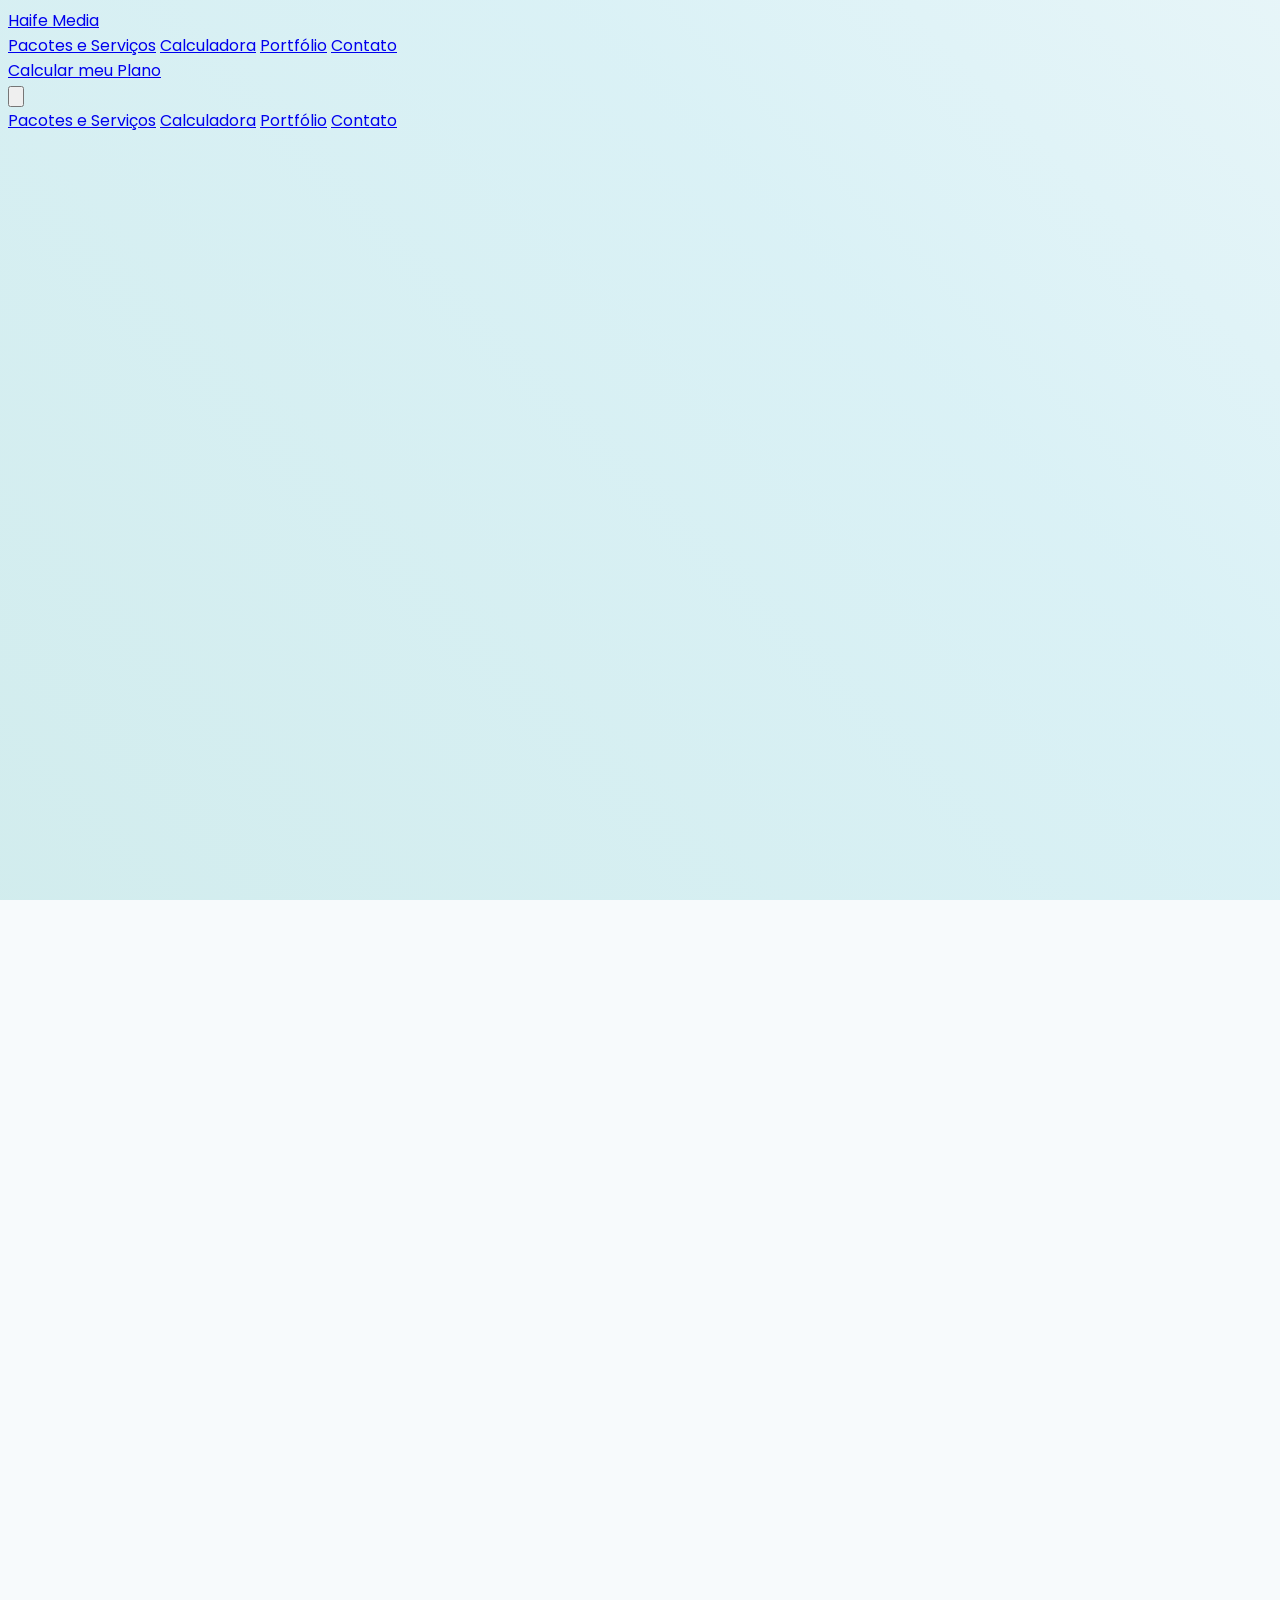
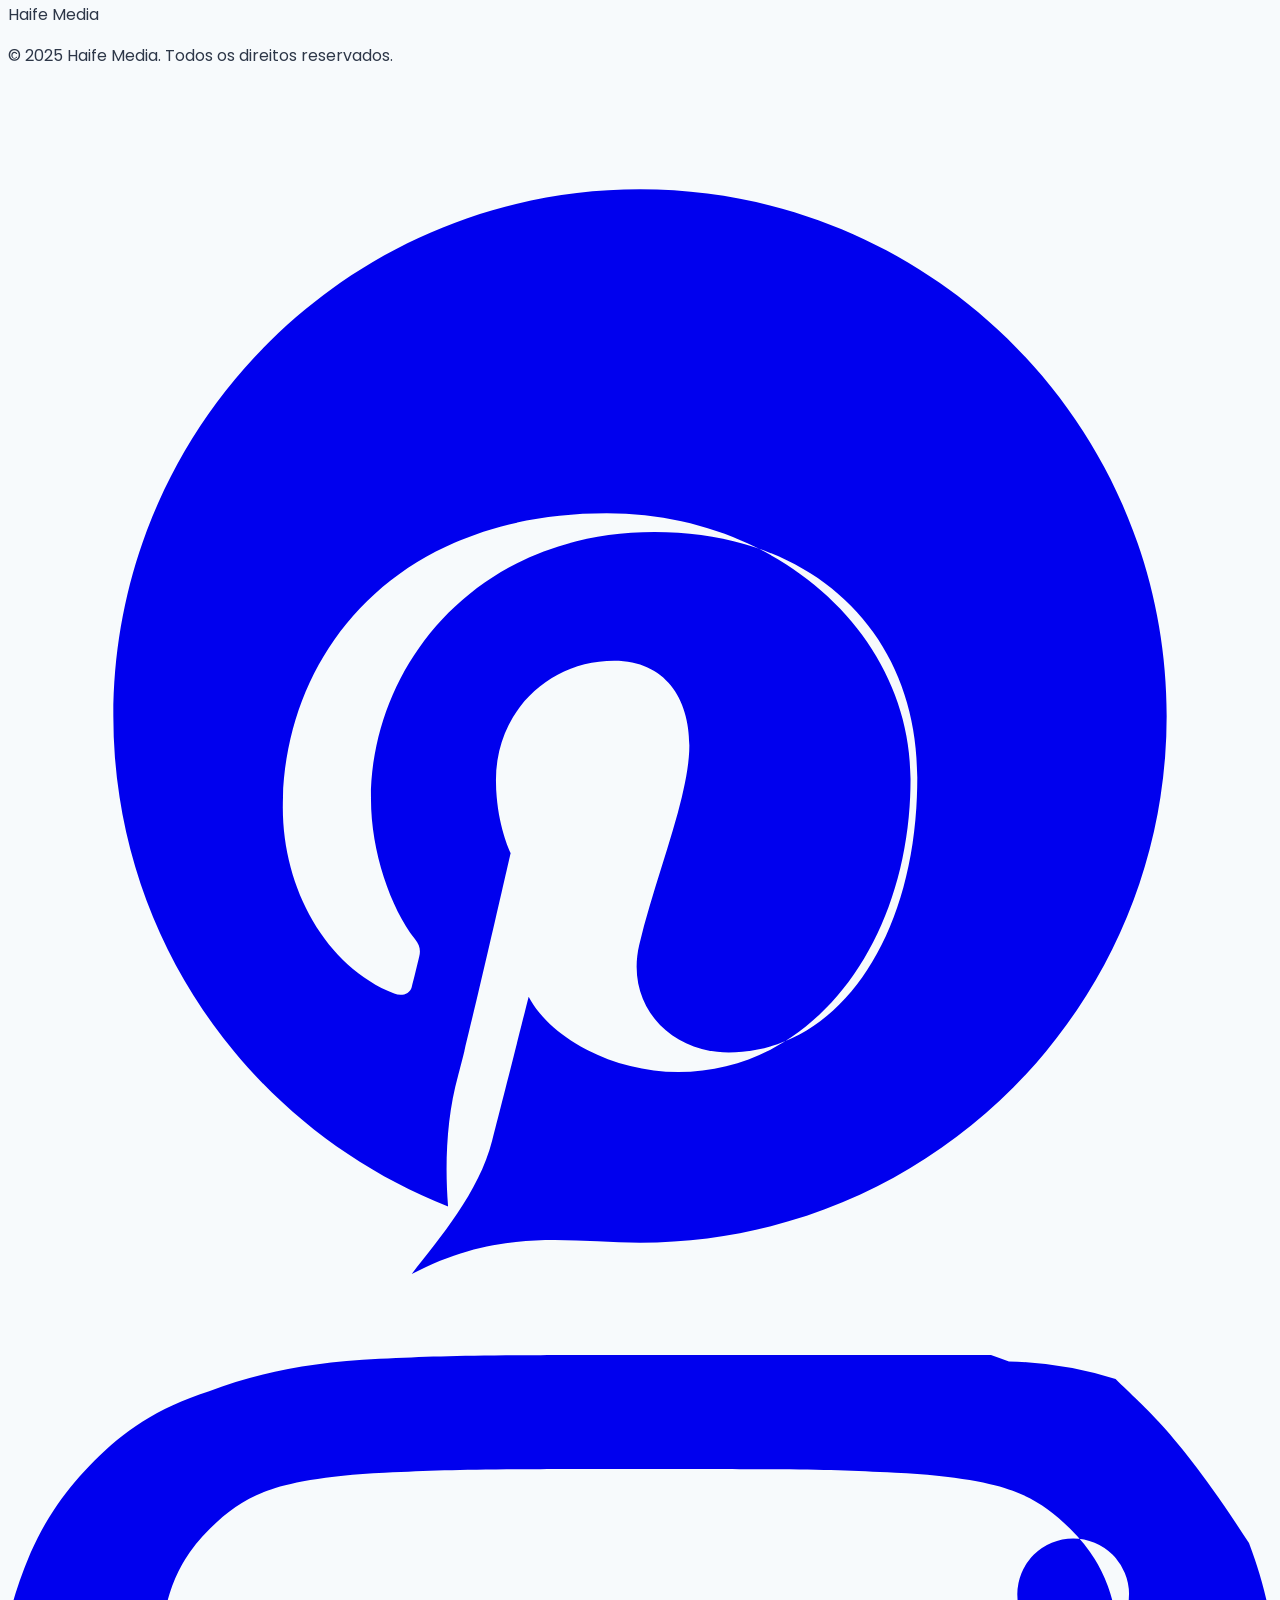
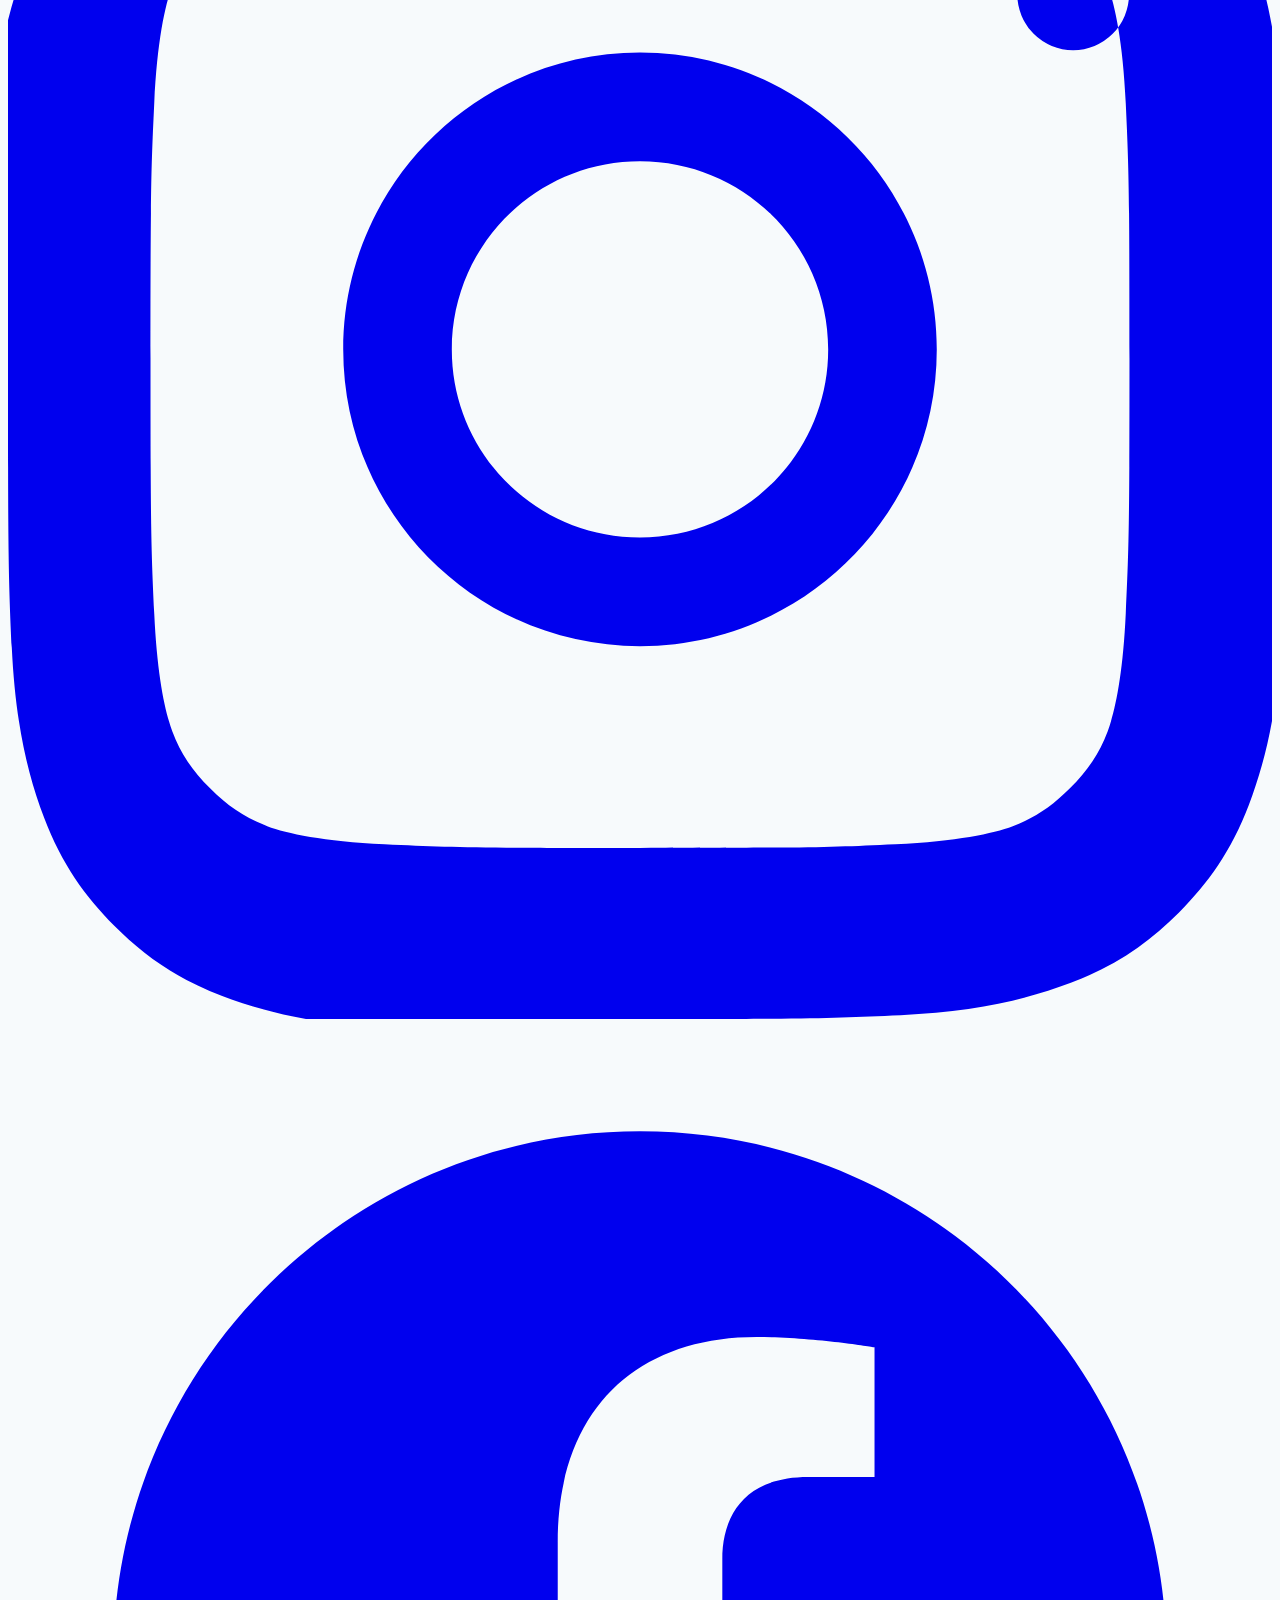
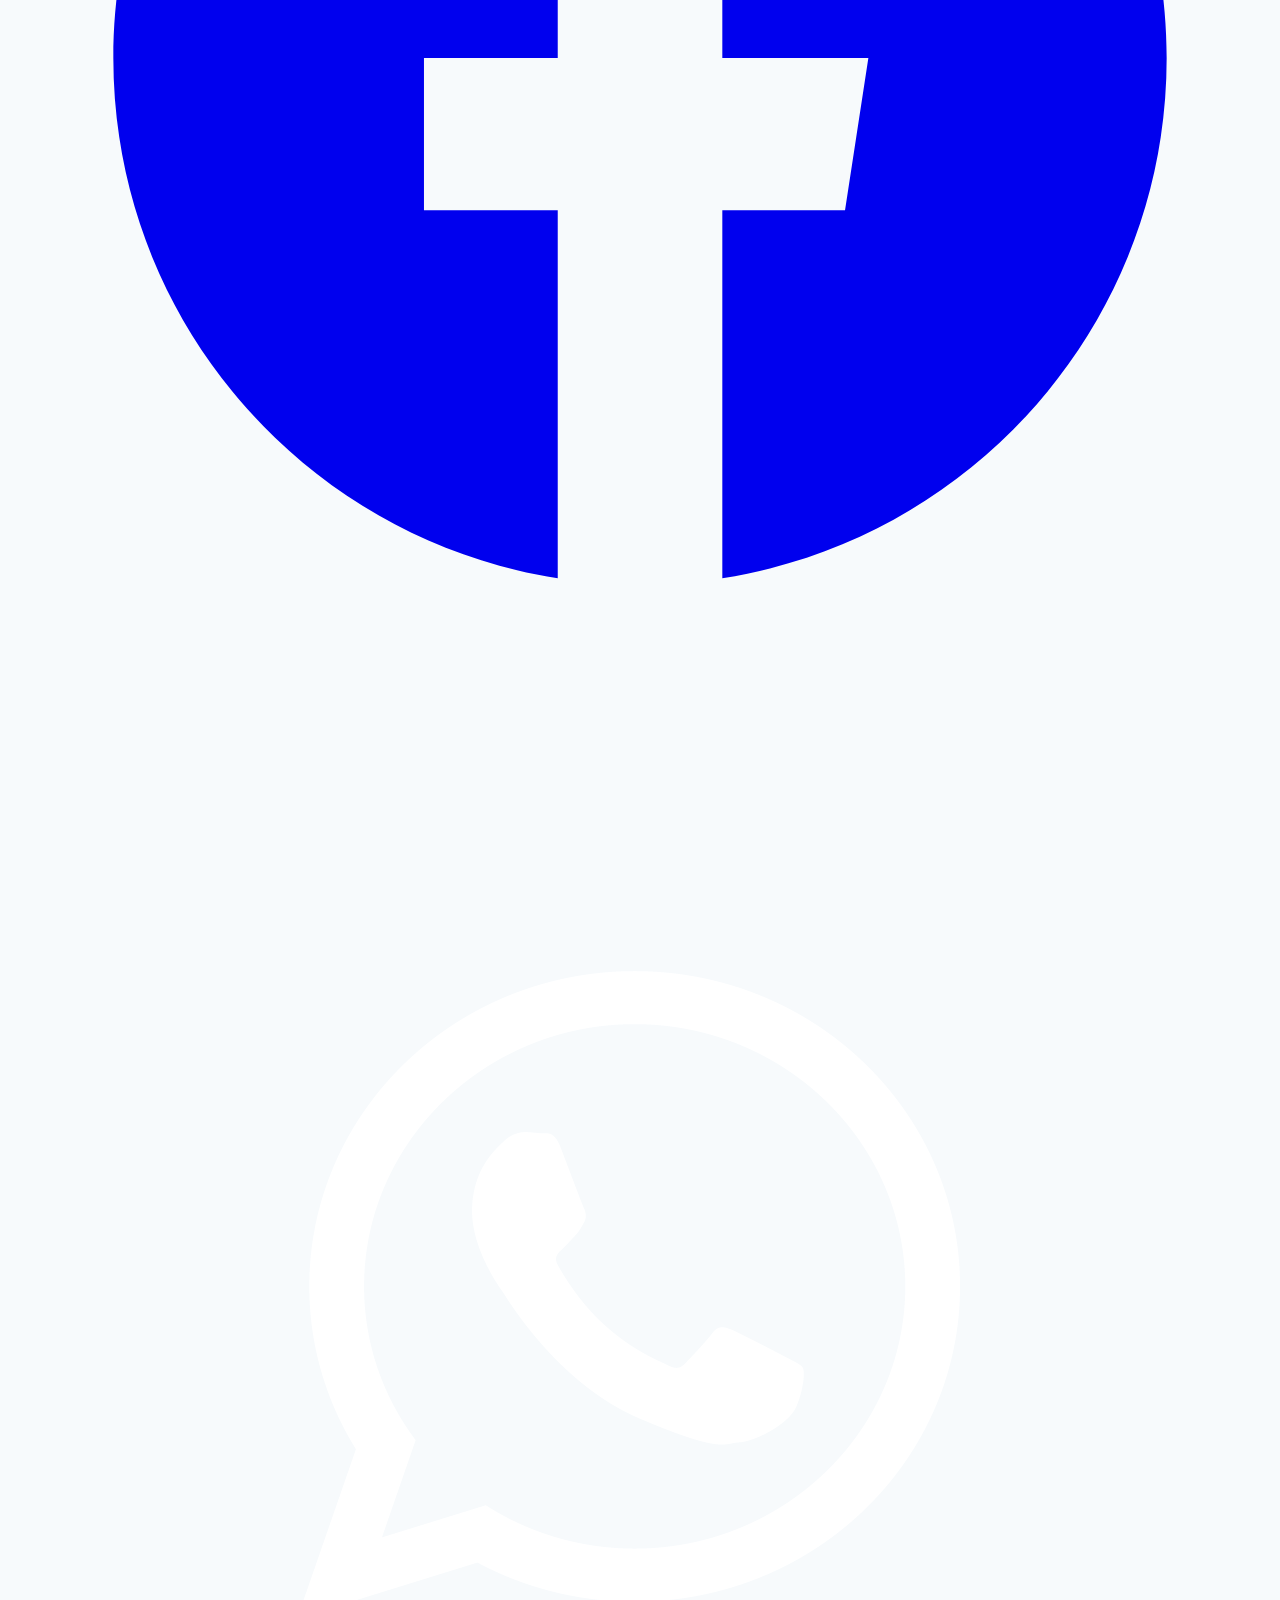
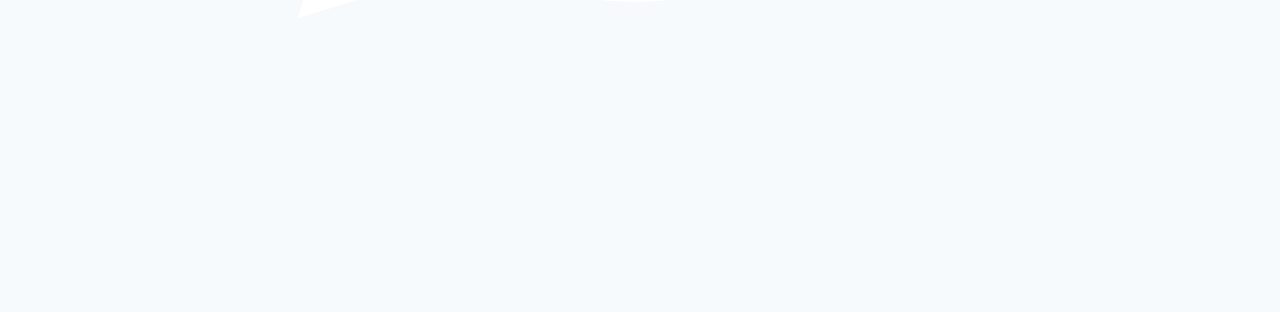
==== index.html @ 5f52d7a5 "Refactor HTML structure and improve code formatting for better readability" ====
<!DOCTYPE html>
<html lang="pt-br">
<head>
    <meta charset="UTF-8"/>
    <meta name="viewport" content="width=device-width, initial-scale=1.0"/>
    <title>Haife Media | Transformamos sua Presença Online</title>

    <meta property="og:title" content="Haife Media | Transformamos sua Presença Online">
    <meta property="og:description" content="Da estratégia criativa à gestão completa do seu Instagram. Ajudamos marcas a se conectarem com seu público e a crescerem de forma autêntica e impactante.">
    <meta property="og:image" content="https://haifemedia.com.br/imagens/og-image.png">
    <meta property="og:url" content="https://haifemedia.com.br">
    <meta property="og:type" content="website">

    <link rel="icon" type="image/png" href="imagens/favicon.png">

    <script async src="https://www.googletagmanager.com/gtag/js?id=G-XXXXXXXXXX"></script>
    <script>
        window.dataLayer = window.dataLayer || [];

        function gtag() {
            dataLayer.push(arguments);
        }

        gtag('js', new Date());
        gtag('config', 'G-XXXXXXXXXX');
    </script>

    <script src="https://cdn.tailwindcss.com"></script>
    <script src="https://unpkg.com/lucide@latest"></script>

    <link rel="preconnect" href="https://fonts.googleapis.com">
    <link rel="preconnect" href="https://fonts.gstatic.com" crossorigin>
    <link href="https://fonts.googleapis.com/css2?family=Poppins:wght@400;500;600;700;800;900&display=swap"
          rel="stylesheet">

    <style>
        :root {
            --primary: #3bb3b2;
            --secondary: #6acee0;
            --dark: #1a202c;
            --light: #f7fafc;
            --text: #2d3748;
        }

        html {
            scroll-behavior: smooth;
        }

        body {
            font-family: 'Poppins', sans-serif;
            background-color: var(--light); /* Mantido como base */
            color: var(--text);
            -webkit-font-smoothing: antialiased;
            -moz-osx-font-smoothing: grayscale;
            position: relative; /* Necessário para o pseudo-elemento */
            overflow-x: hidden; /* Evita barra de rolagem horizontal devido ao fundo */
        }

        /* ANIMAÇÃO DE FUNDO SUTIL */
        body::before {
            content: '';
            position: fixed;
            top: 0;
            left: 0;
            width: 100%;
            height: 100%;
            background: linear-gradient(45deg, var(--light) 0%, var(--primary) 25%, var(--secondary) 50%, var(--light) 75%, var(--primary) 100%);
            background-size: 300% 300%;
            animation: subtleGradientMove 20s ease infinite alternate; /* Duração aumentada para 20s */
            z-index: -1; /* Garante que fique atrás do conteúdo */
            opacity: 0.2; /* Opacidade reduzida para 0.2 */
        }

        @keyframes subtleGradientMove {
            0% {
                background-position: 0% 50%;
            }
            50% {
                background-position: 100% 50%;
            }
            100% {
                background-position: 0% 50%;
            }
        }

        .animate-on-scroll {
            opacity: 0;
            transform: translateY(20px);
            transition: opacity 0.6s ease-out, transform 0.6s ease-out;
        }

        .animate-on-scroll.is-visible {
            opacity: 1;
            transform: translateY(0);
        }

        input[type=number]::-webkit-inner-spin-button,
        input[type=number]::-webkit-outer-spin-button {
            -webkit-appearance: none;
            margin: 0;
        }

        input[type=number] {
            -moz-appearance: textfield;
        }

        .lucide {
            width: 28px;
            height: 28px;
        }

        .whatsapp-float {
            animation: pulse 2s infinite;
        }

        @keyframes pulse {
            0% {
                transform: scale(1);
                box-shadow: 0 0 0 0 rgba(37, 211, 102, 0.7);
            }
            70% {
                transform: scale(1);
                box-shadow: 0 0 0 10px rgba(37, 211, 102, 0);
            }
            100% {
                transform: scale(1);
                box-shadow: 0 0 0 0 rgba(37, 211, 102, 0);
            }
        }
    </style>
</head>
<body class="bg-gray-50">

<header class="bg-white/80 backdrop-blur-lg shadow-sm sticky top-0 z-50 transition-all duration-300">
    <div class="max-w-7xl mx-auto px-4 sm:px-6 lg:px-8">
        <div class="flex items-center justify-between h-16">
            <div class="flex-shrink-0">
                <a href="#"
                   class="font-black text-2xl tracking-tight text-transparent bg-clip-text bg-gradient-to-r from-[--primary] to-[--secondary]">Haife
                    Media</a>
            </div>
            <nav class="hidden md:flex items-center space-x-8">
                <a href="#pacotes" class="text-gray-600 hover:text-[--primary] font-medium transition">Pacotes e
                    Serviços</a>
                <a href="#planos" class="text-gray-600 hover:text-[--primary] font-medium transition">Calculadora</a>
                <a href="#portfolio" class="text-gray-600 hover:text-[--primary] font-medium transition">Portfólio</a>
                <a href="#contato" class="text-gray-600 hover:text-[--primary] font-medium transition">Contato</a>
            </nav>
            <div class="hidden md:block">
                <a href="#planos"
                   class="bg-[--primary] text-white px-5 py-2.5 rounded-lg font-semibold hover:bg-opacity-90 shadow-sm transition">
                    Calcular meu Plano
                </a>
            </div>
            <div class="md:hidden">
                <button id="menu-btn" class="p-2 rounded-md text-gray-500 hover:text-[--primary] hover:bg-gray-100">
                    <svg class="w-6 h-6" fill="none" stroke="currentColor" viewBox="0 0 24 24">
                        <path stroke-linecap="round" stroke-linejoin="round" stroke-width="2"
                              d="M4 6h16M4 12h16m-7 6h7"></path>
                    </svg>
                </button>
            </div>
        </div>
    </div>
    <div id="mobile-menu" class="md:hidden hidden bg-white border-t border-gray-200">
        <a href="#pacotes"
           class="block px-4 py-3 text-base font-medium text-gray-600 hover:bg-gray-50 hover:text-[--primary]">Pacotes e
            Serviços</a>
        <a href="#planos"
           class="block px-4 py-3 text-base font-medium text-gray-600 hover:bg-gray-50 hover:text-[--primary]">Calculadora</a>
        <a href="#portfolio"
           class="block px-4 py-3 text-base font-medium text-gray-600 hover:bg-gray-50 hover:text-[--primary]">Portfólio</a>
        <a href="#contato"
           class="block px-4 py-3 text-base font-medium text-gray-600 hover:bg-gray-50 hover:text-[--primary]">Contato</a>
    </div>
</header>

<main>
    <section class="py-20 md:py-32">
        <div class="max-w-7xl mx-auto px-4 sm:px-6 lg:px-8 grid md:grid-cols-2 gap-12 items-center">
            <div class="animate-on-scroll">
                <h1 class="text-4xl md:text-6xl font-extrabold tracking-tighter text-[--dark] leading-tight">
                    Transformamos sua <span
                        class="text-transparent bg-clip-text bg-gradient-to-r from-[--primary] to-[--secondary]">presença online</span>
                    em resultados reais.
                </h1>
                <p class="mt-6 text-lg text-gray-600 max-w-xl">
                    Da estratégia criativa à gestão completa do seu Instagram. Ajudamos marcas a se conectarem com seu
                    público e a crescerem de forma autêntica e impactante.
                </p>
                <div class="mt-8 flex gap-4">
                    <a href="#pacotes"
                       class="bg-[--primary] text-white px-8 py-3 rounded-lg font-bold shadow-lg hover:scale-105 transform transition">
                        Ver Pacotes
                    </a>
                    <a href="#portfolio"
                       class="bg-white text-[--primary] px-8 py-3 rounded-lg font-bold border border-gray-200 hover:bg-gray-50 transition">
                        Ver Trabalhos
                    </a>
                </div>
            </div>
            <div class="animate-on-scroll flex justify-center">
                <img src="imagens/rhaiane-profile.jpeg" alt="Rhaiane, social media da Haife Media"
                     class="rounded-2xl shadow-2xl w-full max-w-md object-cover"/>
            </div>
        </div>
    </section>

    <section id="pacotes" class="py-20 bg-white">
        <div class="max-w-7xl mx-auto px-4 sm:px-6 lg:px-8">
            <div class="text-center animate-on-scroll">
                <h2 class="text-base font-semibold text-[--primary] tracking-wide uppercase">Nossos Pacotes &
                    Serviços</h2>
                <p class="mt-2 text-3xl font-extrabold text-[--dark] tracking-tight sm:text-4xl">Soluções para cada
                    necessidade</p>
            </div>

            <div class="mt-16 animate-on-scroll">
                <h3 class="text-2xl font-bold text-center text-[--dark] mb-8">Pacotes com Preço Fixo</h3>
                <div class="grid gap-8 md:grid-cols-2 lg:grid-cols-4">
                    <div class="p-8 bg-gray-50 rounded-2xl shadow-sm border border-gray-200 flex flex-col items-center text-center hover:shadow-lg transition">
                        <i data-lucide="package" class="text-[--primary]"></i>
                        <h4 class="mt-4 text-lg font-bold text-[--dark]">Pacote Criativos</h4>
                        <p class="text-sm text-gray-500 mt-1">Até 10 artes personalizadas (posts estáticos).</p>
                        <p class="text-3xl font-black text-[--primary] my-4">R$ 450,00</p>
                        <a href="#contato"
                           class="mt-auto w-full text-center bg-gray-200 text-gray-800 py-2 rounded-lg font-semibold hover:bg-gray-300 transition">Quero
                            esse!</a>
                    </div>
                    <div class="p-8 bg-gray-50 rounded-2xl shadow-sm border border-gray-200 flex flex-col items-center text-center hover:shadow-lg transition">
                        <i data-lucide="gallery-horizontal-end" class="text-[--primary]"></i>
                        <h4 class="mt-4 text-lg font-bold text-[--dark]">Carrossel Estratégico</h4>
                        <p class="text-sm text-gray-500 mt-1">Sequência de até 5 imagens com storytelling.</p>
                        <p class="text-3xl font-black text-[--primary] my-4">R$ 250,00</p>
                        <a href="#contato"
                           class="mt-auto w-full text-center bg-gray-200 text-gray-800 py-2 rounded-lg font-semibold hover:bg-gray-300 transition">Quero
                            esse!</a>
                    </div>
                    <div class="p-8 bg-gray-50 rounded-2xl shadow-sm border border-gray-200 flex flex-col items-center text-center hover:shadow-lg transition">
                        <i data-lucide="contact" class="text-[--primary]"></i>
                        <h4 class="mt-4 text-lg font-bold text-[--dark]">Cartão de Visita</h4>
                        <p class="text-sm text-gray-500 mt-1">Design exclusivo, digital ou para impressão.</p>
                        <p class="text-3xl font-black text-[--primary] my-4">R$ 70,00</p>
                        <a href="#contato"
                           class="mt-auto w-full text-center bg-gray-200 text-gray-800 py-2 rounded-lg font-semibold hover:bg-gray-300 transition">Quero
                            esse!</a>
                    </div>
                    <div class="p-8 bg-gray-50 rounded-2xl shadow-sm border border-gray-200 flex flex-col items-center text-center hover:shadow-lg transition">
                        <i data-lucide="image" class="text-[--primary]"></i>
                        <h4 class="mt-4 text-lg font-bold text-[--dark]">Banner Digital</h4>
                        <p class="text-sm text-gray-500 mt-1">Arte em alta qualidade para campanhas e anúncios.</p>
                        <p class="text-3xl font-black text-[--primary] my-4">R$ 150,00</p>
                        <a href="#contato"
                           class="mt-auto w-full text-center bg-gray-200 text-gray-800 py-2 rounded-lg font-semibold hover:bg-gray-300 transition">Quero
                            esse!</a>
                    </div>
                </div>
            </div>

            <div class="mt-20 pt-12 border-t border-gray-200 animate-on-scroll">
                <div class="grid gap-8 md:grid-cols-2 lg:grid-cols-4">
                    <div class="p-6 bg-gray-50 rounded-2xl text-center flex flex-col items-center">
                        <i data-lucide="instagram" class="text-[--primary] mb-3"></i>
                        <h4 class="font-bold text-[--dark]">Gestão de Stories</h4>
                        <p class="text-xs text-gray-500 mt-1">Conteúdos interativos e estratégicos.</p>
                        <p class="mt-2 font-semibold text-gray-700">A partir de <span
                                class="text-[--primary] font-bold">R$ 350/mês</span></p>
                    </div>
                    <div class="p-6 bg-gray-50 rounded-2xl text-center flex flex-col items-center">
                        <i data-lucide="camera" class="text-[--primary] mb-3"></i>
                        <h4 class="font-bold text-[--dark]">Fotografia Móvel</h4>
                        <p class="text-xs text-gray-500 mt-1">Incluso edição e tratamento de imagens.</p>
                        <p class="mt-2 font-semibold text-gray-700">A partir de <span
                                class="text-[--primary] font-bold">R$ 400</span></p>
                    </div>
                    <div class="p-6 bg-gray-50 rounded-2xl text-center flex flex-col items-center">
                        <i data-lucide="clapperboard" class="text-[--primary] mb-3"></i>
                        <h4 class="font-bold text-[--dark]">Vídeos Comerciais</h4>
                        <p class="text-xs text-gray-500 mt-1">Vídeos de 30-60s para Reels e TikTok.</p>
                        <p class="mt-2 font-semibold text-gray-700">A partir de <span
                                class="text-[--primary] font-bold">R$ 200</span></p>
                    </div>
                    <div class="p-6 bg-white rounded-2xl text-center ring-2 ring-[--primary] shadow-lg flex flex-col items-center">
                        <i data-lucide="sparkles" class="text-[--primary] mb-3"></i>
                        <h4 class="font-bold text-[--dark]">Gestão Completa</h4>
                        <p class="text-xs text-gray-500 mt-1">A solução completa para suas redes sociais.</p>
                        <p class="mt-2 font-semibold text-gray-700">A partir de <span
                                class="text-[--primary] font-bold">R$ 850</span></p>
                    </div>
                </div>
            </div>
        </div>
    </section>

    <!--    <section id="planos" class="py-20">-->
    <!--        <div class="max-w-7xl mx-auto px-4 sm:px-6 lg:px-8">-->
    <!--            <div class="text-center animate-on-scroll">-->
    <!--                <h2 class="text-base font-semibold text-[&#45;&#45;primary] tracking-wide uppercase">Calculadora Interativa</h2>-->
    <!--                <p class="mt-2 text-3xl font-extrabold text-[&#45;&#45;dark] tracking-tight sm:text-4xl">Ou monte um plano avulso</p>-->
    <!--                <p class="mt-4 max-w-2xl mx-auto text-lg text-gray-600">Selecione os serviços e a quantidade que desejar. O orçamento é calculado na hora!</p>-->
    <!--            </div>-->

    <!--            <div class="mt-12 lg:grid lg:grid-cols-3 lg:gap-8 items-start">-->
    <!--                <div class="lg:col-span-2 grid grid-cols-1 md:grid-cols-2 gap-6 animate-on-scroll" id="service-list">-->

    <!--                    <div class="service-item bg-white p-6 rounded-xl shadow-md border border-gray-200" data-service-name="Posts para Feed" data-price="100">-->
    <!--                        <h4 class="text-lg font-bold text-[&#45;&#45;dark]">Posts para Feed</h4>-->
    <!--                        <p class="text-sm text-gray-500 mt-1">Artes estáticas ou carrosséis.</p>-->
    <!--                        <p class="text-2xl font-black text-[&#45;&#45;primary] my-3">R$ 100 <span class="text-sm font-medium text-gray-500">/unid</span></p>-->
    <!--                        <div class="flex items-center gap-2">-->
    <!--                            <button class="quantity-btn minus bg-gray-200 text-gray-700 w-8 h-8 rounded-full font-bold text-lg hover:bg-gray-300 transition">-</button>-->
    <!--                            <input type="number" value="0" min="0" class="quantity-input w-16 text-center font-bold text-lg bg-transparent" readonly>-->
    <!--                            <button class="quantity-btn plus bg-gray-200 text-gray-700 w-8 h-8 rounded-full font-bold text-lg hover:bg-gray-300 transition">+</button>-->
    <!--                        </div>-->
    <!--                    </div>-->

    <!--                    <div class="service-item bg-white p-6 rounded-xl shadow-md border border-gray-200" data-service-name="Sequências de Stories" data-price="80">-->
    <!--                        <h4 class="text-lg font-bold text-[&#45;&#45;dark]">Sequências de Stories</h4>-->
    <!--                        <p class="text-sm text-gray-500 mt-1">Pacote com 3 a 5 stories.</p>-->
    <!--                        <p class="text-2xl font-black text-[&#45;&#45;primary] my-3">R$ 80 <span class="text-sm font-medium text-gray-500">/seq</span></p>-->
    <!--                        <div class="flex items-center gap-2">-->
    <!--                            <button class="quantity-btn minus bg-gray-200 text-gray-700 w-8 h-8 rounded-full font-bold text-lg hover:bg-gray-300 transition">-</button>-->
    <!--                            <input type="number" value="0" min="0" class="quantity-input w-16 text-center font-bold text-lg bg-transparent" readonly>-->
    <!--                            <button class="quantity-btn plus bg-gray-200 text-gray-700 w-8 h-8 rounded-full font-bold text-lg hover:bg-gray-300 transition">+</button>-->
    <!--                        </div>-->
    <!--                    </div>-->

    <!--                    <div class="service-item bg-white p-6 rounded-xl shadow-md border border-gray-200" data-service-name="Vídeo Reel (30-60s)" data-price="250">-->
    <!--                        <h4 class="text-lg font-bold text-[&#45;&#45;dark]">Vídeo Reel (30-60s)</h4>-->
    <!--                        <p class="text-sm text-gray-500 mt-1">Roteiro, captação e edição.</p>-->
    <!--                        <p class="text-2xl font-black text-[&#45;&#45;primary] my-3">R$ 250 <span class="text-sm font-medium text-gray-500">/unid</span></p>-->
    <!--                        <div class="flex items-center gap-2">-->
    <!--                            <button class="quantity-btn minus bg-gray-200 text-gray-700 w-8 h-8 rounded-full font-bold text-lg hover:bg-gray-300 transition">-</button>-->
    <!--                            <input type="number" value="0" min="0" class="quantity-input w-16 text-center font-bold text-lg bg-transparent" readonly>-->
    <!--                            <button class="quantity-btn plus bg-gray-200 text-gray-700 w-8 h-8 rounded-full font-bold text-lg hover:bg-gray-300 transition">+</button>-->
    <!--                        </div>-->
    <!--                    </div>-->

    <!--                    <div class="service-item bg-white p-6 rounded-xl shadow-md border border-gray-200" data-service-name="Fotografia de Produtos" data-price="500">-->
    <!--                        <h4 class="text-lg font-bold text-[&#45;&#45;dark]">Fotografia de Produtos</h4>-->
    <!--                        <p class="text-sm text-gray-500 mt-1">Sessão para 10 produtos.</p>-->
    <!--                        <p class="text-2xl font-black text-[&#45;&#45;primary] my-3">R$ 500 <span class="text-sm font-medium text-gray-500">/sessão</span></p>-->
    <!--                        <div class="flex items-center gap-2">-->
    <!--                            <button class="quantity-btn minus bg-gray-200 text-gray-700 w-8 h-8 rounded-full font-bold text-lg hover:bg-gray-300 transition">-</button>-->
    <!--                            <input type="number" value="0" min="0" class="quantity-input w-16 text-center font-bold text-lg bg-transparent" readonly>-->
    <!--                            <button class="quantity-btn plus bg-gray-200 text-gray-700 w-8 h-8 rounded-full font-bold text-lg hover:bg-gray-300 transition">+</button>-->
    <!--                        </div>-->
    <!--                    </div>-->
    <!--                </div>-->

    <!--                <div class="mt-10 lg:mt-0 lg:sticky top-24 animate-on-scroll">-->
    <!--                    <div class="bg-white p-6 rounded-xl shadow-lg border border-gray-200">-->
    <!--                        <h3 class="text-xl font-bold text-center text-[&#45;&#45;dark]">Resumo do seu Plano</h3>-->
    <!--                        <div id="summary-items" class="mt-6 space-y-3 text-sm min-h-[80px]">-->
    <!--                            <p id="empty-cart-message" class="text-gray-500 text-center py-6">Selecione os serviços que você deseja.</p>-->
    <!--                        </div>-->
    <!--                        <div class="border-t border-gray-200 mt-6 pt-4">-->
    <!--                            <div class="flex justify-between items-center">-->
    <!--                                <span class="text-base font-medium text-gray-600">Total Mensal Estimado:</span>-->
    <!--                                <span id="total-price" class="text-2xl font-black text-[&#45;&#45;dark]">R$ 0,00</span>-->
    <!--                            </div>-->
    <!--                        </div>-->
    <!--                        <a href="#contato" class="block w-full text-center bg-[&#45;&#45;primary] text-white mt-6 py-3 rounded-lg font-bold hover:bg-opacity-90 transition shadow">-->
    <!--                            Solicitar Orçamento-->
    <!--                        </a>-->
    <!--                    </div>-->
    <!--                </div>-->
    <!--            </div>-->
    <!--        </div>-->
    <!--    </section>-->

    <section id="portfolio" class="py-20 bg-gray-50">
        <div class="max-w-7xl mx-auto px-4 sm:px-6 lg:px-8">
            <div class="text-center animate-on-scroll">
                <h2 class="text-base font-semibold text-[--primary] tracking-wide uppercase">Cases de Sucesso</h2>
                <p class="mt-2 text-3xl font-extrabold text-[--dark] tracking-tight sm:text-4xl">Nosso trabalho fala por
                    nós</p>
            </div>
            <div class="mt-12 grid grid-cols-1 md:grid-cols-3 gap-6 animate-on-scroll">
                <img src="https://images.unsplash.com/photo-1551288049-bebda4e38f71?q=80&w=1470&auto=format&fit=crop"
                     alt="Projeto de portfólio 1"
                     class="rounded-xl shadow-lg object-cover w-full h-72 transition-transform duration-300 hover:scale-105">
                <img src="https://images.unsplash.com/photo-1522199755839-a2bacb67c546?q=80&w=1472&auto=format&fit=crop"
                     alt="Projeto de portfólio 2"
                     class="rounded-xl shadow-lg object-cover w-full h-72 transition-transform duration-300 hover:scale-105">
                <img src="https://i.pinimg.com/736x/6a/2a/02/6a2a028b78fc1b9f89d2299c9ae58d4b.jpg"
                     alt="Projeto de portfólio 3"
                     class="rounded-xl shadow-lg object-cover w-full h-72 transition-transform duration-300 hover:scale-105">
            </div>
        </div>
    </section>

    <section id="contato" class="py-20 bg-gradient-to-br from-[--primary] to-[--secondary]">
        <div class="max-w-xl mx-auto px-4 sm:px-6 lg:px-8 animate-on-scroll">
            <h2 class="text-3xl font-extrabold text-center text-white drop-shadow-md">Vamos fechar negócio?</h2>
            <p class="text-center text-white/90 mt-2">Preencha seus dados, confirme o plano e envie para nós no
                WhatsApp!</p>
            <form id="contact-form" class="mt-8 bg-white p-8 rounded-2xl shadow-2xl space-y-6">
                <div>
                    <label for="name" class="font-semibold block mb-2 text-gray-700">Seu Nome</label>
                    <input type="text" id="name"
                           class="w-full border-gray-300 rounded-lg px-4 py-2 focus:ring-2 focus:ring-[--primary] transition"
                           placeholder="Nome e Sobrenome" required>
                </div>
                <div>
                    <label for="message" class="font-semibold block mb-2 text-gray-700">Mensagem Adicional
                        (Opcional)</label>
                    <textarea id="message" rows="3"
                              class="w-full border-gray-300 rounded-lg px-4 py-2 focus:ring-2 focus:ring-[--primary] transition"
                              placeholder="Algo mais que gostaria de nos dizer?"></textarea>
                </div>
                <button type="submit"
                        class="relative bg-green-500 w-full text-white font-bold py-3.5 rounded-lg hover:bg-green-600 transition shadow-lg flex items-center justify-center gap-2">
                    <img src="imagens/whatsapp.png" alt="WhatsApp Icon"
                         class="absolute left-6 top-1/2 -translate-y-1/2 w-16 h-16">
                    <span>Enviar pelo WhatsApp</span>
                </button>
            </form>
        </div>
    </section>
</main>

<footer class="bg-gray-800 text-white">
    <div class="max-w-7xl mx-auto py-12 px-4 sm:px-6 lg:px-8 text-center">
        <p class="text-2xl font-bold">Haife Media</p>
        <p class="mt-4 text-base text-gray-400">&copy; 2025 Haife Media. Todos os direitos reservados.</p>
        <div class="mt-6 flex justify-center space-x-6">
            <a href="#" class="text-gray-400 hover:text-white">
                <svg class="h-6 w-6" fill="currentColor" viewBox="0 0 24 24">
                    <path fill-rule="evenodd"
                          d="M12 2C6.477 2 2 6.477 2 12c0 4.237 2.636 7.855 6.356 9.312-.062-.772-.034-1.684.192-2.492.203-.728.996-4.218.996-4.218s-.279-.557-.279-1.383c0-1.3 1.002-2.267 2.245-2.267.972 0 1.427.724 1.427 1.603 0 .976-.627 2.431-.951 3.787-.266 1.127.565 2.046 1.699 2.046 2.029 0 3.58-2.122 3.58-5.22 0-2.734-1.958-4.661-4.99-4.661-3.398 0-5.383 2.548-5.383 5.072 0 .991.371 2.063.834 2.656.095.121.111.215.082.332-.033.14-.111.465-.143.582-.036.126-.188.182-.332.121-1.299-.51-2.115-1.996-2.115-3.527 0-2.885 2.094-5.592 6.151-5.592 3.225 0 5.768 2.28 5.768 5.045 0 3.09-1.846 5.564-4.411 5.564-1.258 0-2.433-.655-2.84-1.428-.158.625-.544 2.158-.693 2.73-.252.993-.997 1.848-1.527 2.535C9.373 21.699 10.655 22 12 22c5.523 0 10-4.477 10-10S17.523 2 12 2z"
                          clip-rule="evenodd"></path>
                </svg>
            </a>
            <a href="https://instagram.com/haifemedia" class="text-gray-400 hover:text-white">
                <svg class="h-6 w-6" fill="currentColor" viewBox="0 0 24 24">
                    <path fill-rule="evenodd"
                          d="M12 0C8.74 0 8.333.014 7.053.072c-1.355.063-2.356.28-3.234.614C2.81 1.01 2.193 1.454 1.64 2.007c-.553.553-.997 1.17-1.332 2.049-.335.879-.552 1.88-.615 3.235C.014 8.333 0 8.74 0 12s.014 3.667.072 4.947c.063 1.355.28 2.356.614 3.234.335.879.779 1.496 1.332 2.049.553.553 1.17 1.002 2.049 1.332.879.335 1.88.552 3.235.615C8.333 23.986 8.74 24 12 24s3.667-.014 4.947-.072c1.355-.063 2.356-.28 3.234-.614.879-.335 1.496-.779 2.049-1.332.553-.553.997-1.17 1.332-2.049.335-.879.552-1.88.615-3.235.058-1.355.072-1.762.072-4.947s-.014-3.667-.072-4.947c-.063-1.355-.28-2.356-.614-3.234C22.2 1.454 21.583 1.01 21.03 0.457A7.323 7.323 0 0019.006.122c-.879-.335-1.88-.552-3.235-.615C15.667.014 15.26 0 12 0zm0 2.163c3.204 0 3.584.012 4.85.071 1.17.055 1.849.202 2.228.342.428.163.743.376 1.085.718.342.342.556.657.718 1.085.14.379.287 1.059.342 2.228.06 1.266.071 1.646.071 4.85s-.011 3.584-.071 4.85c-.055 1.17-.202 1.849-.342 2.228-.163.428-.376.743-.718 1.085-.342.342-.657.556-1.085.718-.379.14-1.059.287-2.228.342-1.266.06-1.646.071-4.85.071s-3.584-.011-4.85-.071c-1.17-.055-1.849-.202-2.228-.342-.428-.163-.743-.376-1.085-.718-.342-.342-.556-.657-.718-1.085-.14-.379-.287-1.059-.342-2.228-.06-1.266-.071-1.646-.071-4.85s.011-3.584.071-4.85c.055-1.17.202-1.849.342-2.228.163-.428.376-.743.718-1.085.342-.342.657-.556 1.085-.718.379-.14 1.059-.287 2.228-.342C8.416 2.175 8.824 2.163 12 2.163zm0 3.488c-3.111 0-5.635 2.525-5.635 5.635 0 3.111 2.525 5.635 5.635 5.635 3.111 0 5.635-2.525 5.635-5.635 0-3.111-2.525-5.635-5.635-5.635zm0 9.208c-1.976 0-3.573-1.597-3.573-3.573 0-1.976 1.597-3.573 3.573-3.573s3.573 1.597 3.573 3.573c0 1.976-1.597 3.573-3.573 3.573zM21.285 4.544a1.06 1.06 0 01-1.061 1.061 1.06 1.06 0 01-1.06-1.061 1.06 1.06 0 011.06-1.06h.001a1.06 1.06 0 011.061 1.06z"
                          clip-rule="evenodd"></path>
                </svg>
            </a>
            <a href="#" class="text-gray-400 hover:text-white">
                <svg class="h-6 w-6" fill="currentColor" viewBox="0 0 24 24">
                    <path d="M22 12c0-5.523-4.477-10-10-10S2 6.477 2 12c0 4.991 3.657 9.128 8.438 9.878v-6.987h-2.54V12h2.54V9.797c0-2.506 1.492-3.89 3.777-3.89 1.094 0 2.238.195 2.238.195v2.46h-1.26c-1.243 0-1.63.771-1.63 1.562V12h2.773l-.443 2.891h-2.33V21.878C18.343 21.128 22 16.991 22 12z"></path>
                </svg>
            </a>
        </div>
    </div>
</footer>

<a id="whatsapp-float-button" href="#"
   class="whatsapp-float fixed bottom-6 right-6 z-40 bg-[#25D366] text-white w-16 h-16 rounded-full flex items-center justify-center shadow-lg transform hover:scale-110 transition-transform duration-300">
    <img src="imagens/whatsapp.png" alt="WhatsApp Icon" class="w-16 h-16">
</a>

<script>
    lucide.createIcons();

    document.addEventListener('DOMContentLoaded', () => {
        const whatsappNumber = "5547992170977";
        const menuBtn = document.getElementById('menu-btn');
        const mobileMenu = document.getElementById('mobile-menu');
        menuBtn.addEventListener('click', () => {
            mobileMenu.classList.toggle('hidden');
        });

        const floatBtn = document.getElementById('whatsapp-float-button');
        const floatMessage = encodeURIComponent('Olá! Vi o site da Haife Media e gostaria de mais informações.');
        floatBtn.href = `https://wa.me/${whatsappNumber}?text=${floatMessage}`;

        // (Restante do JavaScript continua igual...)
        const animatedElements = document.querySelectorAll('.animate-on-scroll');
        const observer = new IntersectionObserver((entries) => {
            entries.forEach(entry => {
                if (entry.isIntersecting) {
                    entry.target.classList.add('is-visible');
                    observer.unobserve(entry.target);
                }
            });
        }, {threshold: 0.1});
        animatedElements.forEach(el => observer.observe(el));

        const serviceItems = document.querySelectorAll('.service-item');
        const summaryItemsContainer = document.getElementById('summary-items');
        const totalPriceEl = document.getElementById('total-price');
        const emptyCartMessage = document.getElementById('empty-cart-message');
        const contactForm = document.getElementById('contact-form');

        const formatCurrency = (value) => {
            return value.toLocaleString('pt-BR', {style: 'currency', currency: 'BRL'});
        };

        const updateCalculator = () => {
            let totalPrice = 0;
            let summaryHTML = '';

            serviceItems.forEach(item => {
                const name = item.dataset.serviceName;
                const price = parseFloat(item.dataset.price);
                const quantity = parseInt(item.querySelector('.quantity-input').value);

                if (quantity > 0) {
                    const itemTotal = price * quantity;
                    totalPrice += itemTotal;
                    summaryHTML += `
              <div class="flex justify-between items-center text-gray-700">
                <span>${name} (x${quantity})</span>
                <span class="font-semibold">${formatCurrency(itemTotal)}</span>
              </div>
            `;
                }
            });

            emptyCartMessage.style.display = summaryHTML === '' ? 'block' : 'none';
            summaryItemsContainer.innerHTML = summaryHTML || emptyCartMessage.outerHTML;
            totalPriceEl.textContent = formatCurrency(totalPrice);
        };

        serviceItems.forEach(item => {
            const plusBtn = item.querySelector('.plus');
            const minusBtn = item.querySelector('.minus');
            const input = item.querySelector('.quantity-input');

            plusBtn.addEventListener('click', () => {
                input.value = parseInt(input.value) + 1;
                updateCalculator();
                gtag('event', 'add_service', {'event_category': 'Calculator', 'event_label': item.dataset.serviceName});
            });

            minusBtn.addEventListener('click', () => {
                let currentValue = parseInt(input.value);
                if (currentValue > 0) {
                    input.value = currentValue - 1;
                    updateCalculator();
                    gtag('event', 'remove_service', {
                        'event_category': 'Calculator',
                        'event_label': item.dataset.serviceName
                    });
                }
            });
        });

        const generatePlanSummaryText = () => {
            let planText = "";
            let totalPrice = 0;

            serviceItems.forEach(item => {
                const name = item.dataset.serviceName;
                const price = parseFloat(item.dataset.price);
                const quantity = parseInt(item.querySelector('.quantity-input').value);

                if (quantity > 0) {
                    totalPrice += price * quantity;
                    planText += `- ${name}: ${quantity} unid.\n`;
                }
            });

            if (planText === "") {
                return "Nenhum plano foi montado na calculadora. Gostaria de um orçamento personalizado.";
            }

            return `*Plano Montado na Calculadora:*\n${planText}\n*Total Estimado: ${formatCurrency(totalPrice)}*`;
        };

        contactForm.addEventListener('submit', (event) => {
            event.preventDefault();
            const clientName = document.getElementById('name').value;
            const clientMessage = document.getElementById('message').value;
            const planSummary = generatePlanSummaryText();

            let message = `Olá, Haife Media! 👋\n\nMeu nome é *${clientName}*.\n\nGostaria de solicitar um orçamento.`;

            if (planSummary.includes("Nenhum plano")) {
                message += `\n\n*Mensagem:*\n${clientMessage || 'Gostaria de saber mais sobre seus pacotes.'}`;
            } else {
                message += `\n\n${planSummary}`;
                if (clientMessage.trim() !== '') {
                    message += `\n\n*Mensagem adicional:*\n${clientMessage}`;
                }
            }

            message += `\n\n---\nEnviado via site.`;
            const whatsappUrl = `https://wa.me/${whatsappNumber}?text=${encodeURIComponent(message)}`;
            window.open(whatsappUrl, '_blank');
            gtag('event', 'submit_form', {'event_category': 'Contact', 'event_label': 'WhatsApp Form Submission'});
        });

        updateCalculator();
    });
</script>
</body>
</html>
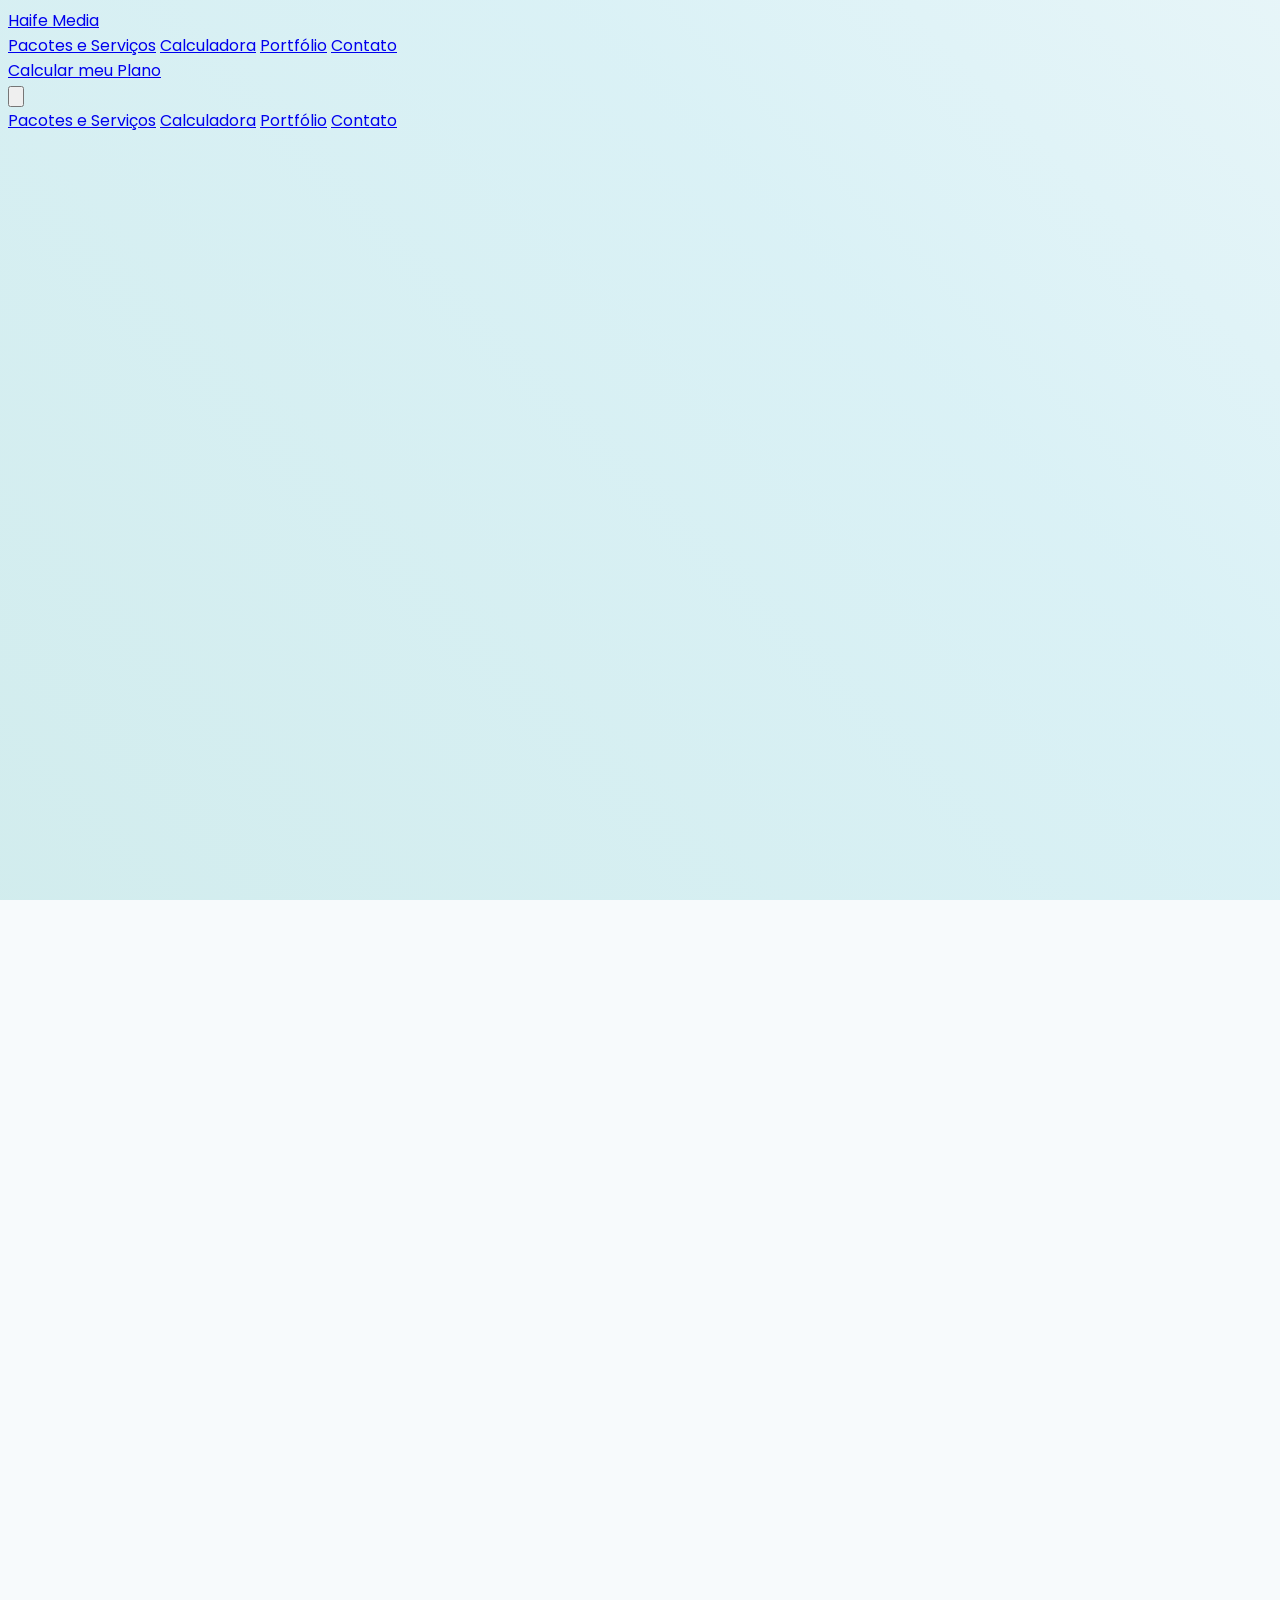
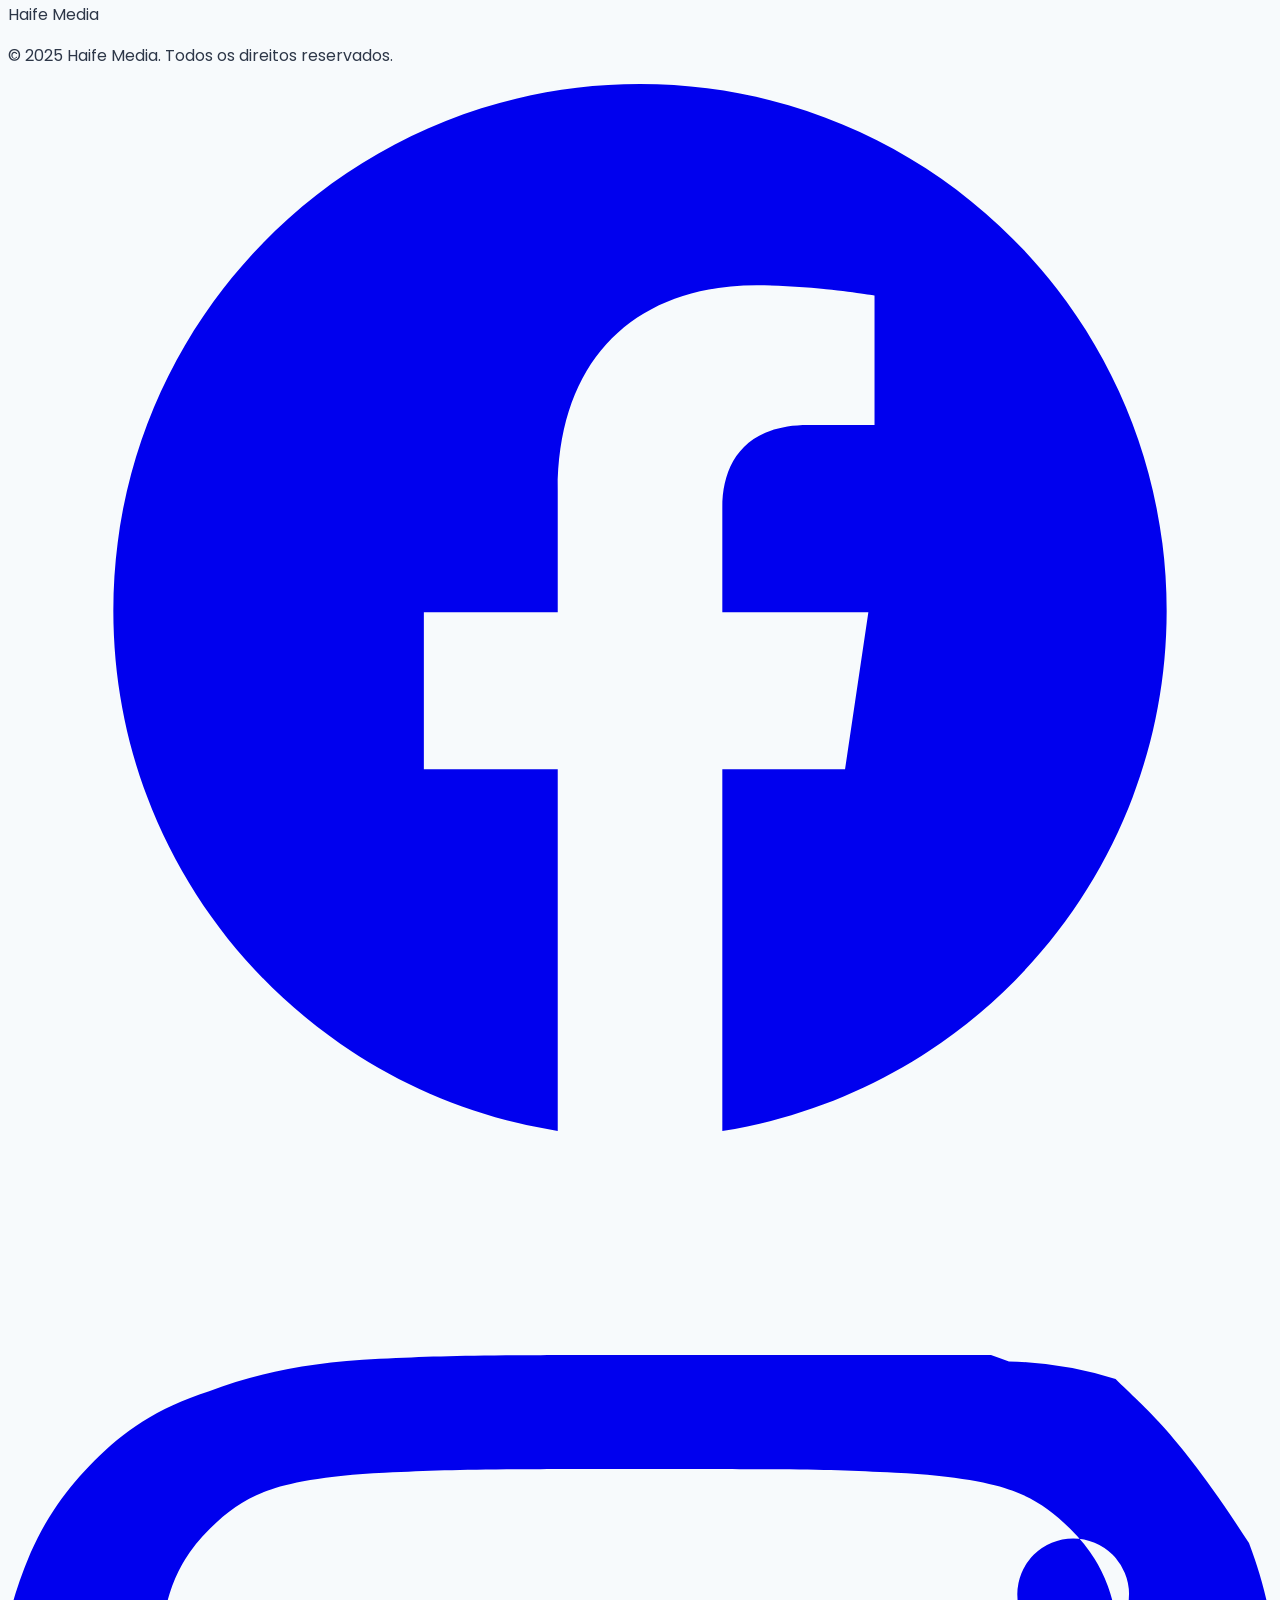
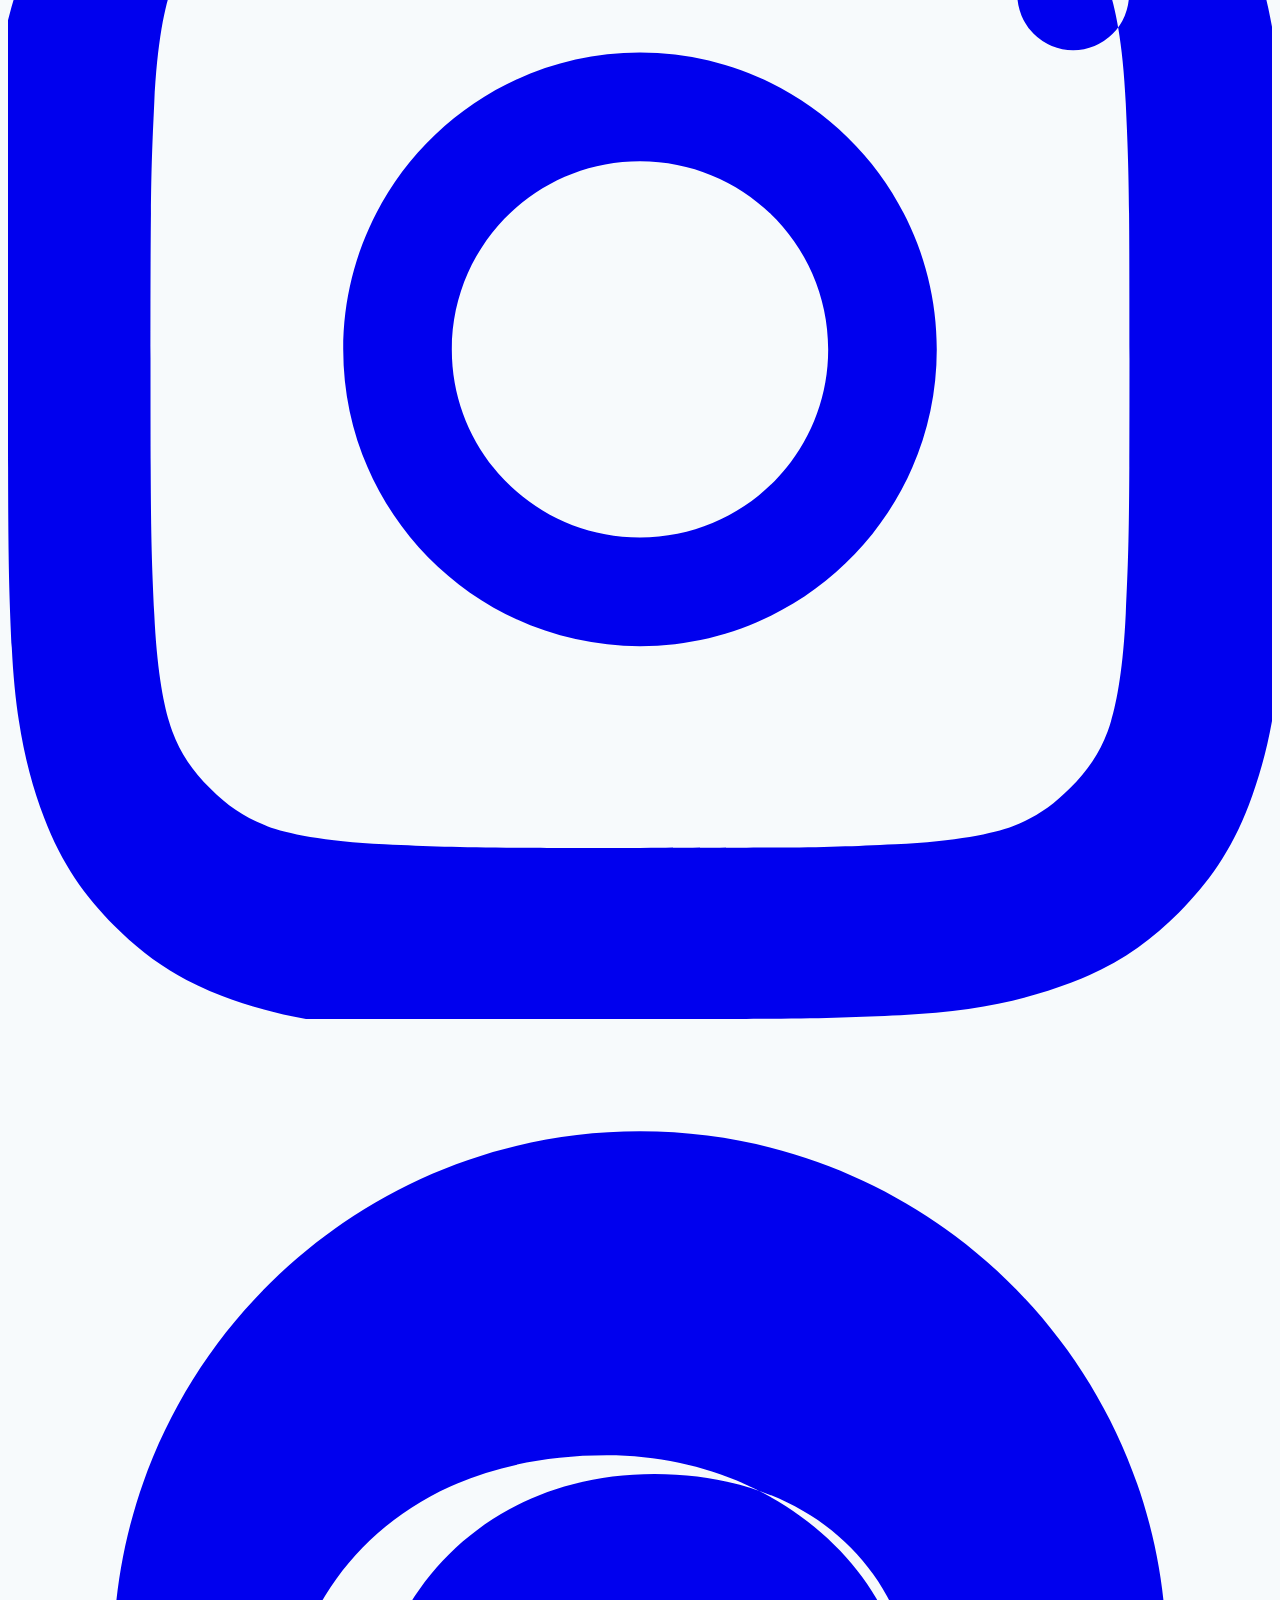
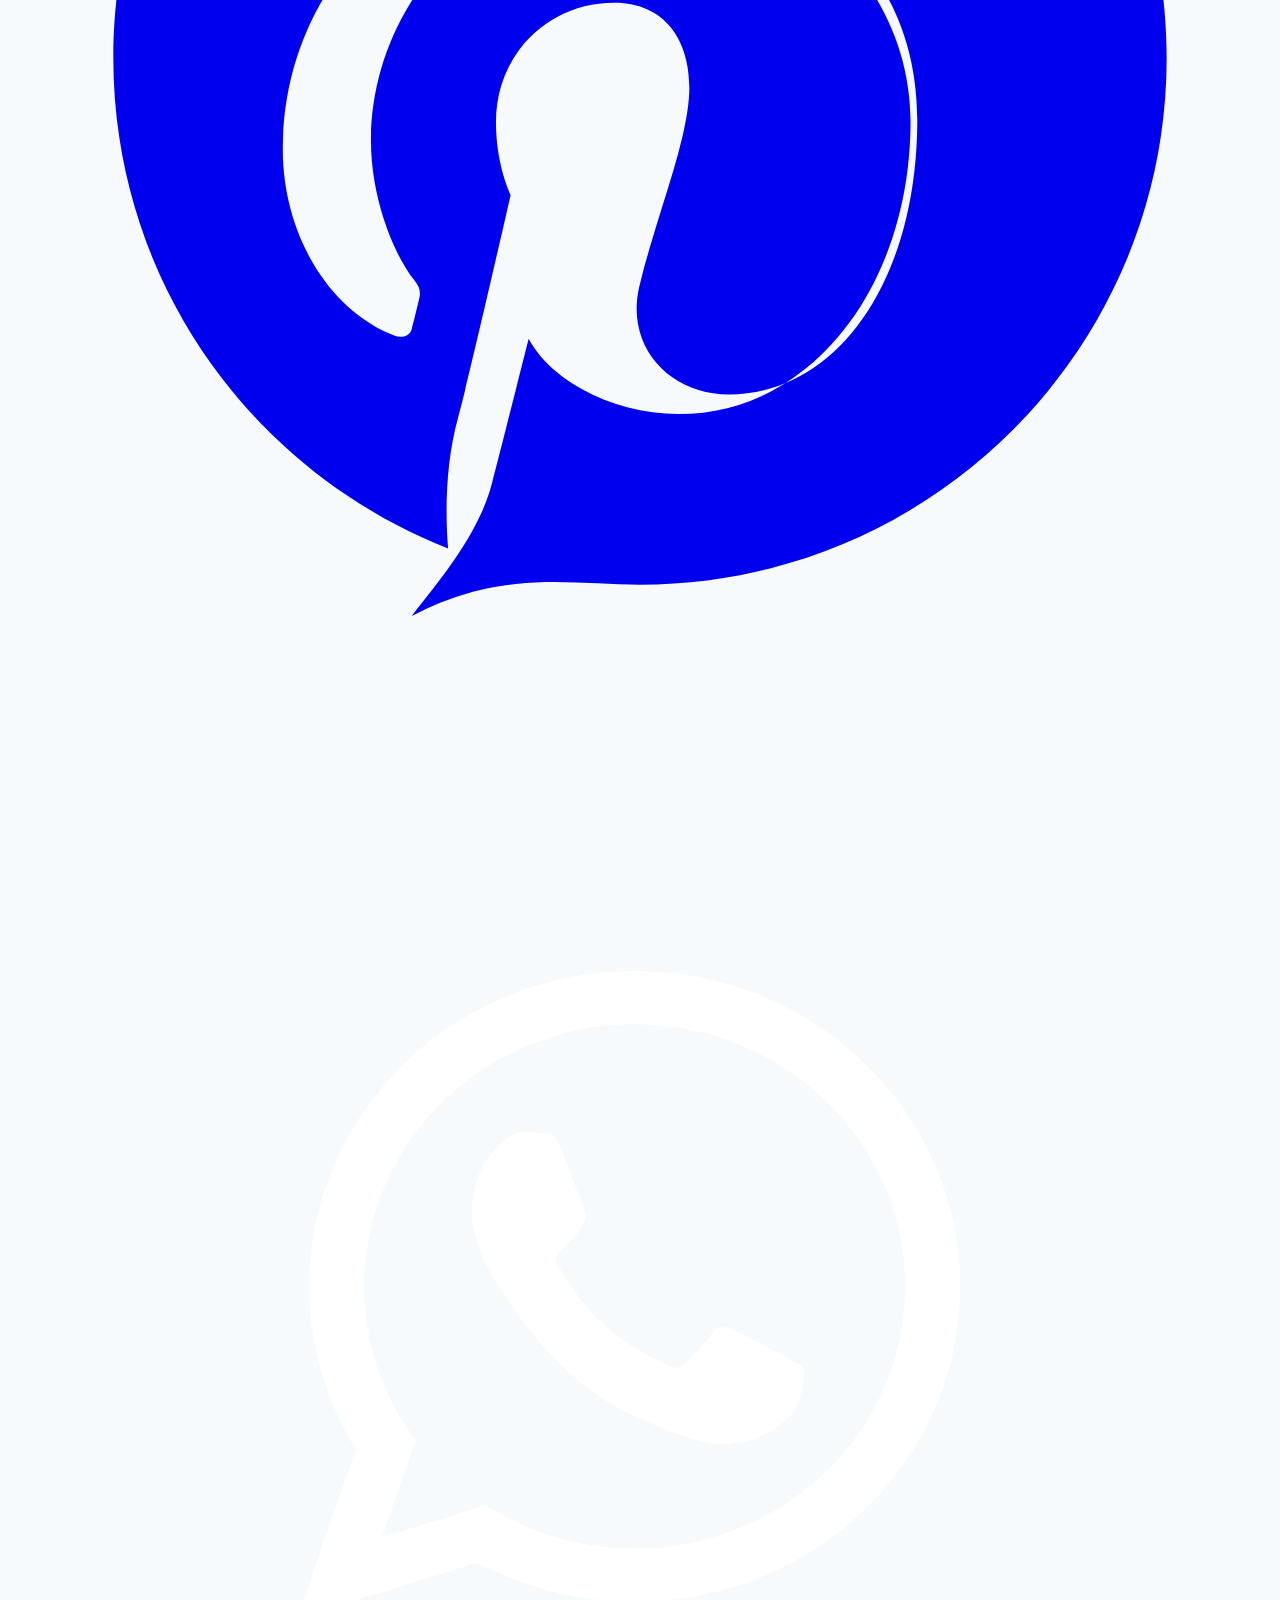
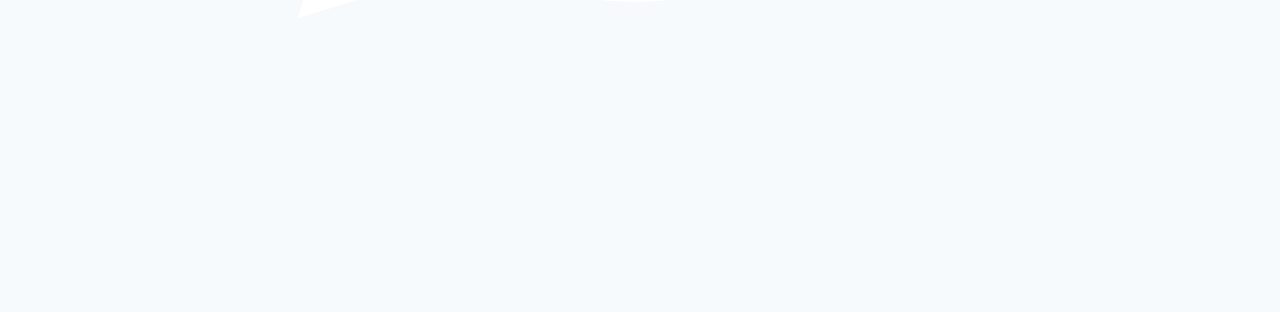
==== commit 4aa6f7f0: "Add Open Graph meta tags for improved social media sharing" ====
--- a/index.html
+++ b/index.html
@@ -6,7 +6,8 @@
     <title>Haife Media | Transformamos sua Presença Online</title>
 
     <meta property="og:title" content="Haife Media | Transformamos sua Presença Online">
-    <meta property="og:description" content="Da estratégia criativa à gestão completa do seu Instagram. Ajudamos marcas a se conectarem com seu público e a crescerem de forma autêntica e impactante.">
+    <meta property="og:description"
+          content="Da estratégia criativa à gestão completa do seu Instagram. Ajudamos marcas a se conectarem com seu público e a crescerem de forma autêntica e impactante.">
     <meta property="og:image" content="https://haifemedia.com.br/imagens/og-image.png">
     <meta property="og:url" content="https://haifemedia.com.br">
     <meta property="og:type" content="website">
@@ -425,6 +426,20 @@
         <p class="text-2xl font-bold">Haife Media</p>
         <p class="mt-4 text-base text-gray-400">&copy; 2025 Haife Media. Todos os direitos reservados.</p>
         <div class="mt-6 flex justify-center space-x-6">
+            <a href="https://facebook.com/haifemedia" class="text-gray-400 hover:text-white">
+                <svg class="h-6 w-6" fill="currentColor" viewBox="0 0 24 24">
+                    <path d="M12 0C6.477 0 2 4.477 2 10c0 4.991 3.657 9.128 8.438 9.878V13.01H7.896V10.03h2.542V7.712c0-2.506 1.492-3.89 3.777-3.89 1.094 0 2.238.195 2.238.195v2.46h-1.26c-1.243 0-1.63.771-1.63 1.562V10.03h2.773l-.443 2.98h-2.33V19.878C18.343 19.128 22 14.991 22 10C22 4.477 17.523 0 12 0z"/>
+                </svg>
+            </a>
+
+            <a href="https://instagram.com/haifemedia" class="text-gray-400 hover:text-white">
+                <svg class="h-6 w-6" fill="currentColor" viewBox="0 0 24 24">
+                    <path fill-rule="evenodd"
+                          d="M12 0C8.74 0 8.333.014 7.053.072c-1.355.063-2.356.28-3.234.614C2.81 1.01 2.193 1.454 1.64 2.007c-.553.553-.997 1.17-1.332 2.049-.335.879-.552 1.88-.615 3.235C.014 8.333 0 8.74 0 12s.014 3.667.072 4.947c.063 1.355.28 2.356.614 3.234.335.879.779 1.496 1.332 2.049.553.553 1.17 1.002 2.049 1.332.879.335 1.88.552 3.235.615C8.333 23.986 8.74 24 12 24s3.667-.014 4.947-.072c1.355-.063 2.356-.28 3.234-.614.879-.335 1.496-.779 2.049-1.332.553-.553.997-1.17 1.332-2.049.335-.879.552-1.88.615-3.235.058-1.355.072-1.762.072-4.947s-.014-3.667-.072-4.947c-.063-1.355-.28-2.356-.614-3.234C22.2 1.454 21.583 1.01 21.03 0.457A7.323 7.323 0 0019.006.122c-.879-.335-1.88-.552-3.235-.615C15.667.014 15.26 0 12 0zm0 2.163c3.204 0 3.584.012 4.85.071 1.17.055 1.849.202 2.228.342.428.163.743.376 1.085.718.342.342.556.657.718 1.085.14.379.287 1.059.342 2.228.06 1.266.071 1.646.071 4.85s-.011 3.584-.071 4.85c-.055 1.17-.202 1.849-.342 2.228-.163.428-.376.743-.718 1.085-.342.342-.657.556-1.085.718-.379.14-1.059.287-2.228.342-1.266.06-1.646.071-4.85.071s-3.584-.011-4.85-.071c-1.17-.055-1.849-.202-2.228-.342-.428-.163-.743-.376-1.085-.718-.342-.342-.556-.657-.718-1.085-.14-.379-.287-1.059-.342-2.228-.06-1.266-.071-1.646-.071-4.85s.011-3.584.071-4.85c.055-1.17.202-1.849.342-2.228.163-.428.376-.743.718-1.085.342-.342.657-.556 1.085-.718.379-.14 1.059-.287 2.228-.342C8.416 2.175 8.824 2.163 12 2.163zm0 3.488c-3.111 0-5.635 2.525-5.635 5.635 0 3.111 2.525 5.635 5.635 5.635 3.111 0 5.635-2.525 5.635-5.635 0-3.111-2.525-5.635-5.635-5.635zm0 9.208c-1.976 0-3.573-1.597-3.573-3.573 0-1.976 1.597-3.573 3.573-3.573s3.573 1.597 3.573 3.573c0 1.976-1.597 3.573-3.573 3.573zM21.285 4.544a1.06 1.06 0 01-1.061 1.061 1.06 1.06 0 01-1.06-1.061 1.06 1.06 0 011.06-1.06h.001a1.06 1.06 0 011.061 1.06z"
+                          clip-rule="evenodd"/>
+                </svg>
+            </a>
+
             <a href="#" class="text-gray-400 hover:text-white">
                 <svg class="h-6 w-6" fill="currentColor" viewBox="0 0 24 24">
                     <path fill-rule="evenodd"
@@ -432,18 +447,7 @@
                           clip-rule="evenodd"></path>
                 </svg>
             </a>
-            <a href="https://instagram.com/haifemedia" class="text-gray-400 hover:text-white">
-                <svg class="h-6 w-6" fill="currentColor" viewBox="0 0 24 24">
-                    <path fill-rule="evenodd"
-                          d="M12 0C8.74 0 8.333.014 7.053.072c-1.355.063-2.356.28-3.234.614C2.81 1.01 2.193 1.454 1.64 2.007c-.553.553-.997 1.17-1.332 2.049-.335.879-.552 1.88-.615 3.235C.014 8.333 0 8.74 0 12s.014 3.667.072 4.947c.063 1.355.28 2.356.614 3.234.335.879.779 1.496 1.332 2.049.553.553 1.17 1.002 2.049 1.332.879.335 1.88.552 3.235.615C8.333 23.986 8.74 24 12 24s3.667-.014 4.947-.072c1.355-.063 2.356-.28 3.234-.614.879-.335 1.496-.779 2.049-1.332.553-.553.997-1.17 1.332-2.049.335-.879.552-1.88.615-3.235.058-1.355.072-1.762.072-4.947s-.014-3.667-.072-4.947c-.063-1.355-.28-2.356-.614-3.234C22.2 1.454 21.583 1.01 21.03 0.457A7.323 7.323 0 0019.006.122c-.879-.335-1.88-.552-3.235-.615C15.667.014 15.26 0 12 0zm0 2.163c3.204 0 3.584.012 4.85.071 1.17.055 1.849.202 2.228.342.428.163.743.376 1.085.718.342.342.556.657.718 1.085.14.379.287 1.059.342 2.228.06 1.266.071 1.646.071 4.85s-.011 3.584-.071 4.85c-.055 1.17-.202 1.849-.342 2.228-.163.428-.376.743-.718 1.085-.342.342-.657.556-1.085.718-.379.14-1.059.287-2.228.342-1.266.06-1.646.071-4.85.071s-3.584-.011-4.85-.071c-1.17-.055-1.849-.202-2.228-.342-.428-.163-.743-.376-1.085-.718-.342-.342-.556-.657-.718-1.085-.14-.379-.287-1.059-.342-2.228-.06-1.266-.071-1.646-.071-4.85s.011-3.584.071-4.85c.055-1.17.202-1.849.342-2.228.163-.428.376-.743.718-1.085.342-.342.657-.556 1.085-.718.379-.14 1.059-.287 2.228-.342C8.416 2.175 8.824 2.163 12 2.163zm0 3.488c-3.111 0-5.635 2.525-5.635 5.635 0 3.111 2.525 5.635 5.635 5.635 3.111 0 5.635-2.525 5.635-5.635 0-3.111-2.525-5.635-5.635-5.635zm0 9.208c-1.976 0-3.573-1.597-3.573-3.573 0-1.976 1.597-3.573 3.573-3.573s3.573 1.597 3.573 3.573c0 1.976-1.597 3.573-3.573 3.573zM21.285 4.544a1.06 1.06 0 01-1.061 1.061 1.06 1.06 0 01-1.06-1.061 1.06 1.06 0 011.06-1.06h.001a1.06 1.06 0 011.061 1.06z"
-                          clip-rule="evenodd"></path>
-                </svg>
-            </a>
-            <a href="#" class="text-gray-400 hover:text-white">
-                <svg class="h-6 w-6" fill="currentColor" viewBox="0 0 24 24">
-                    <path d="M22 12c0-5.523-4.477-10-10-10S2 6.477 2 12c0 4.991 3.657 9.128 8.438 9.878v-6.987h-2.54V12h2.54V9.797c0-2.506 1.492-3.89 3.777-3.89 1.094 0 2.238.195 2.238.195v2.46h-1.26c-1.243 0-1.63.771-1.63 1.562V12h2.773l-.443 2.891h-2.33V21.878C18.343 21.128 22 16.991 22 12z"></path>
-                </svg>
-            </a>
+
         </div>
     </div>
 </footer>
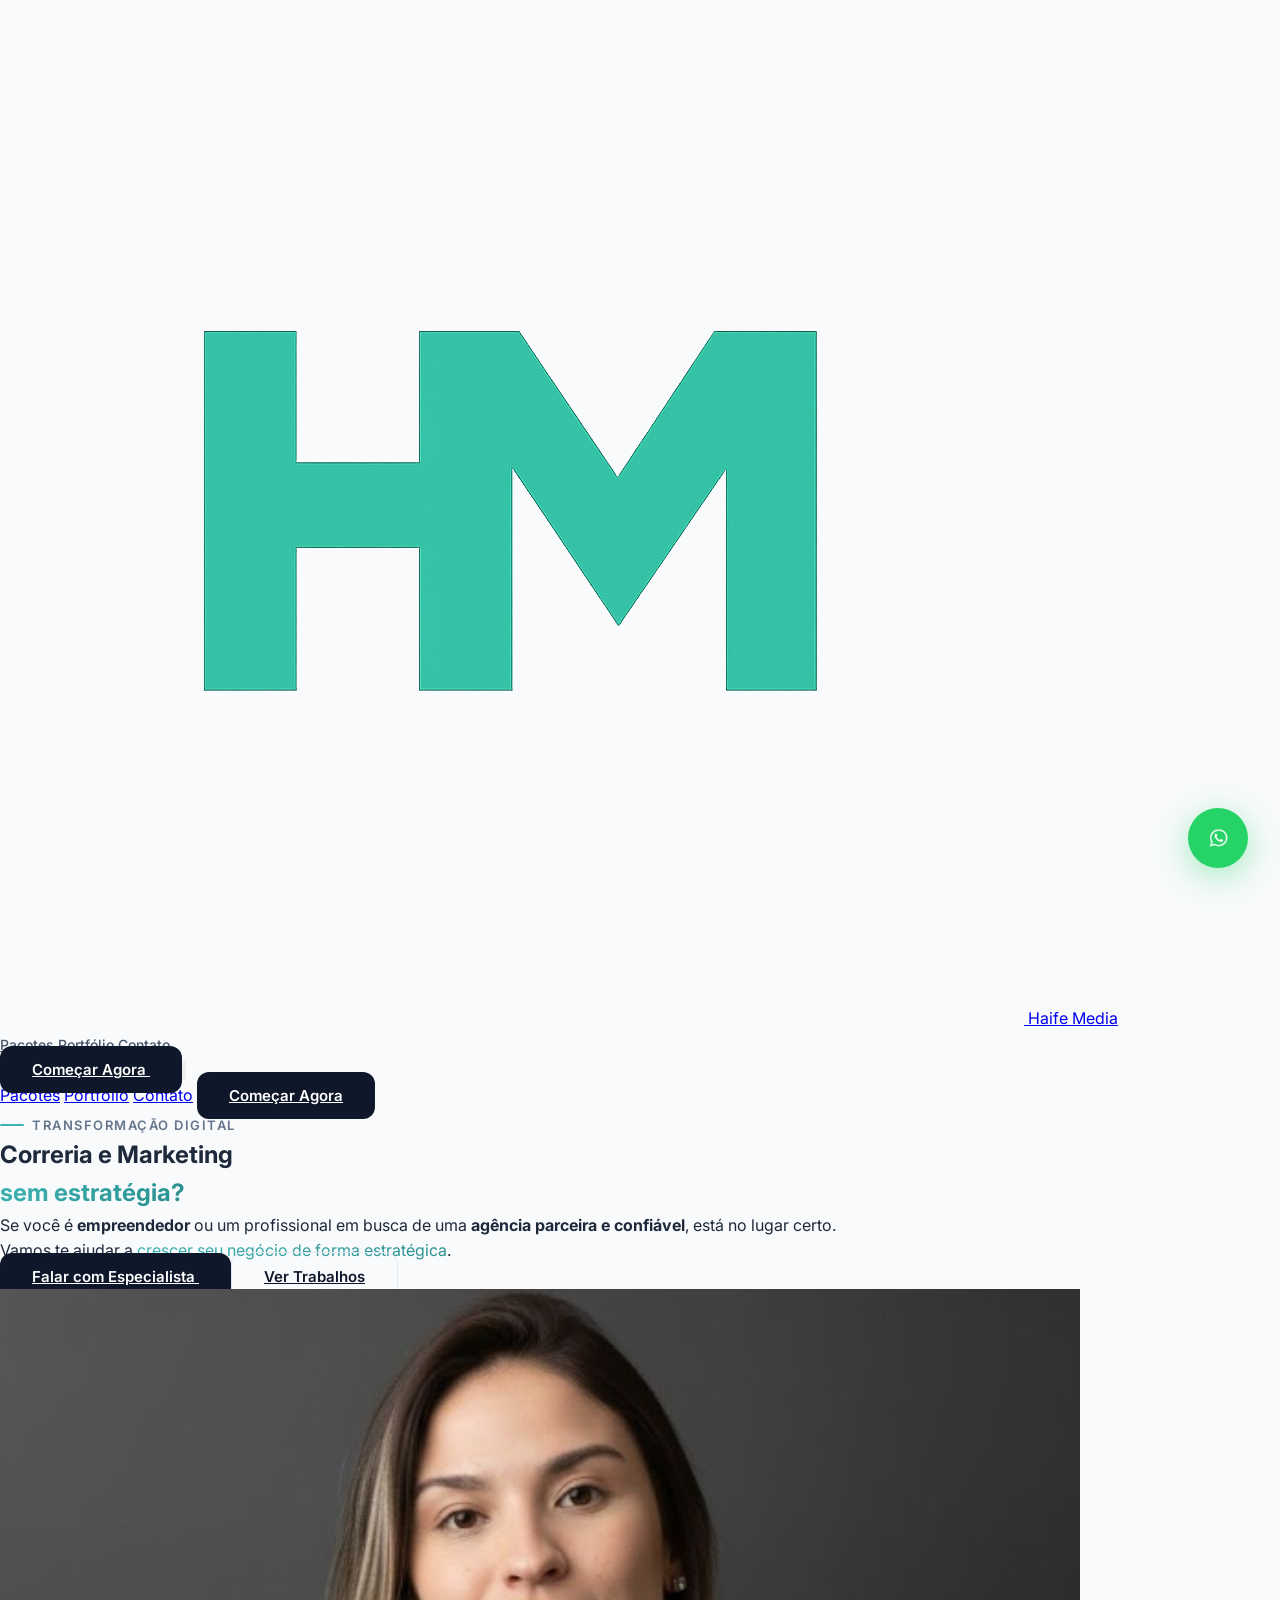
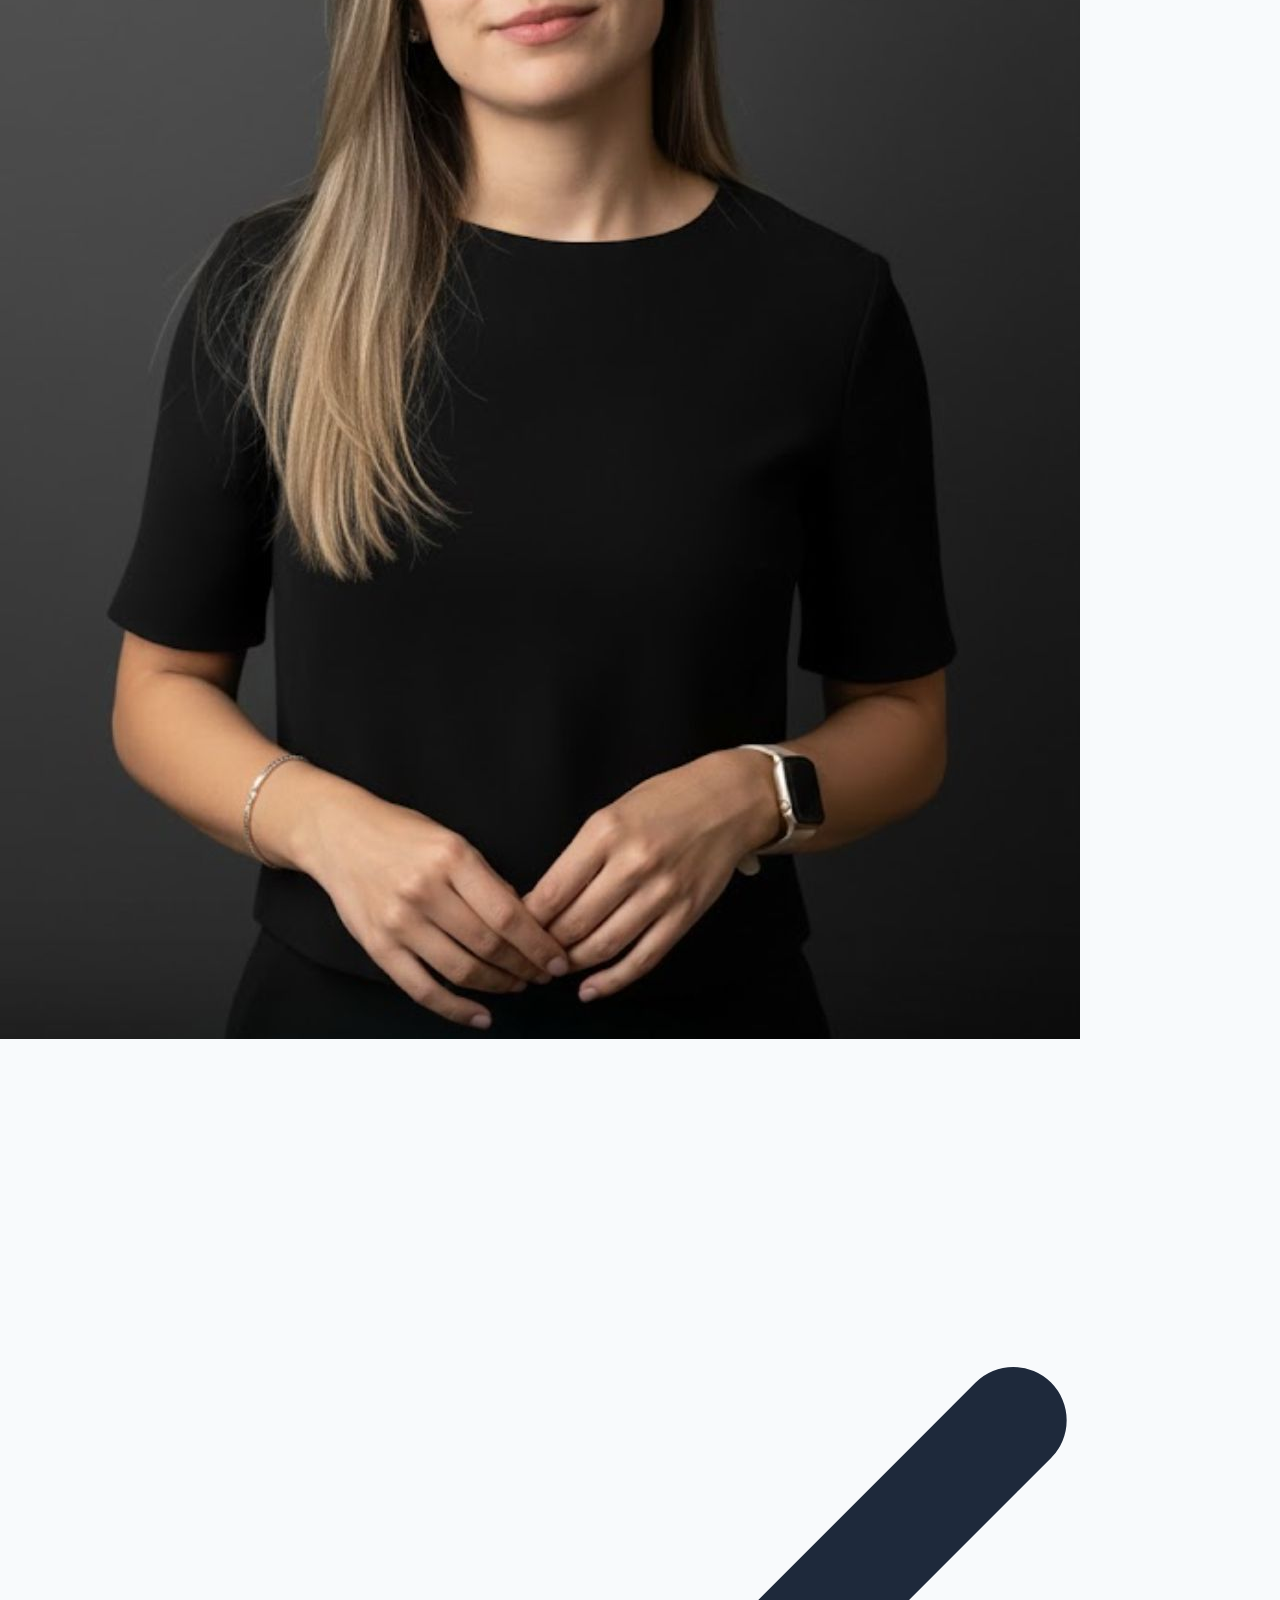
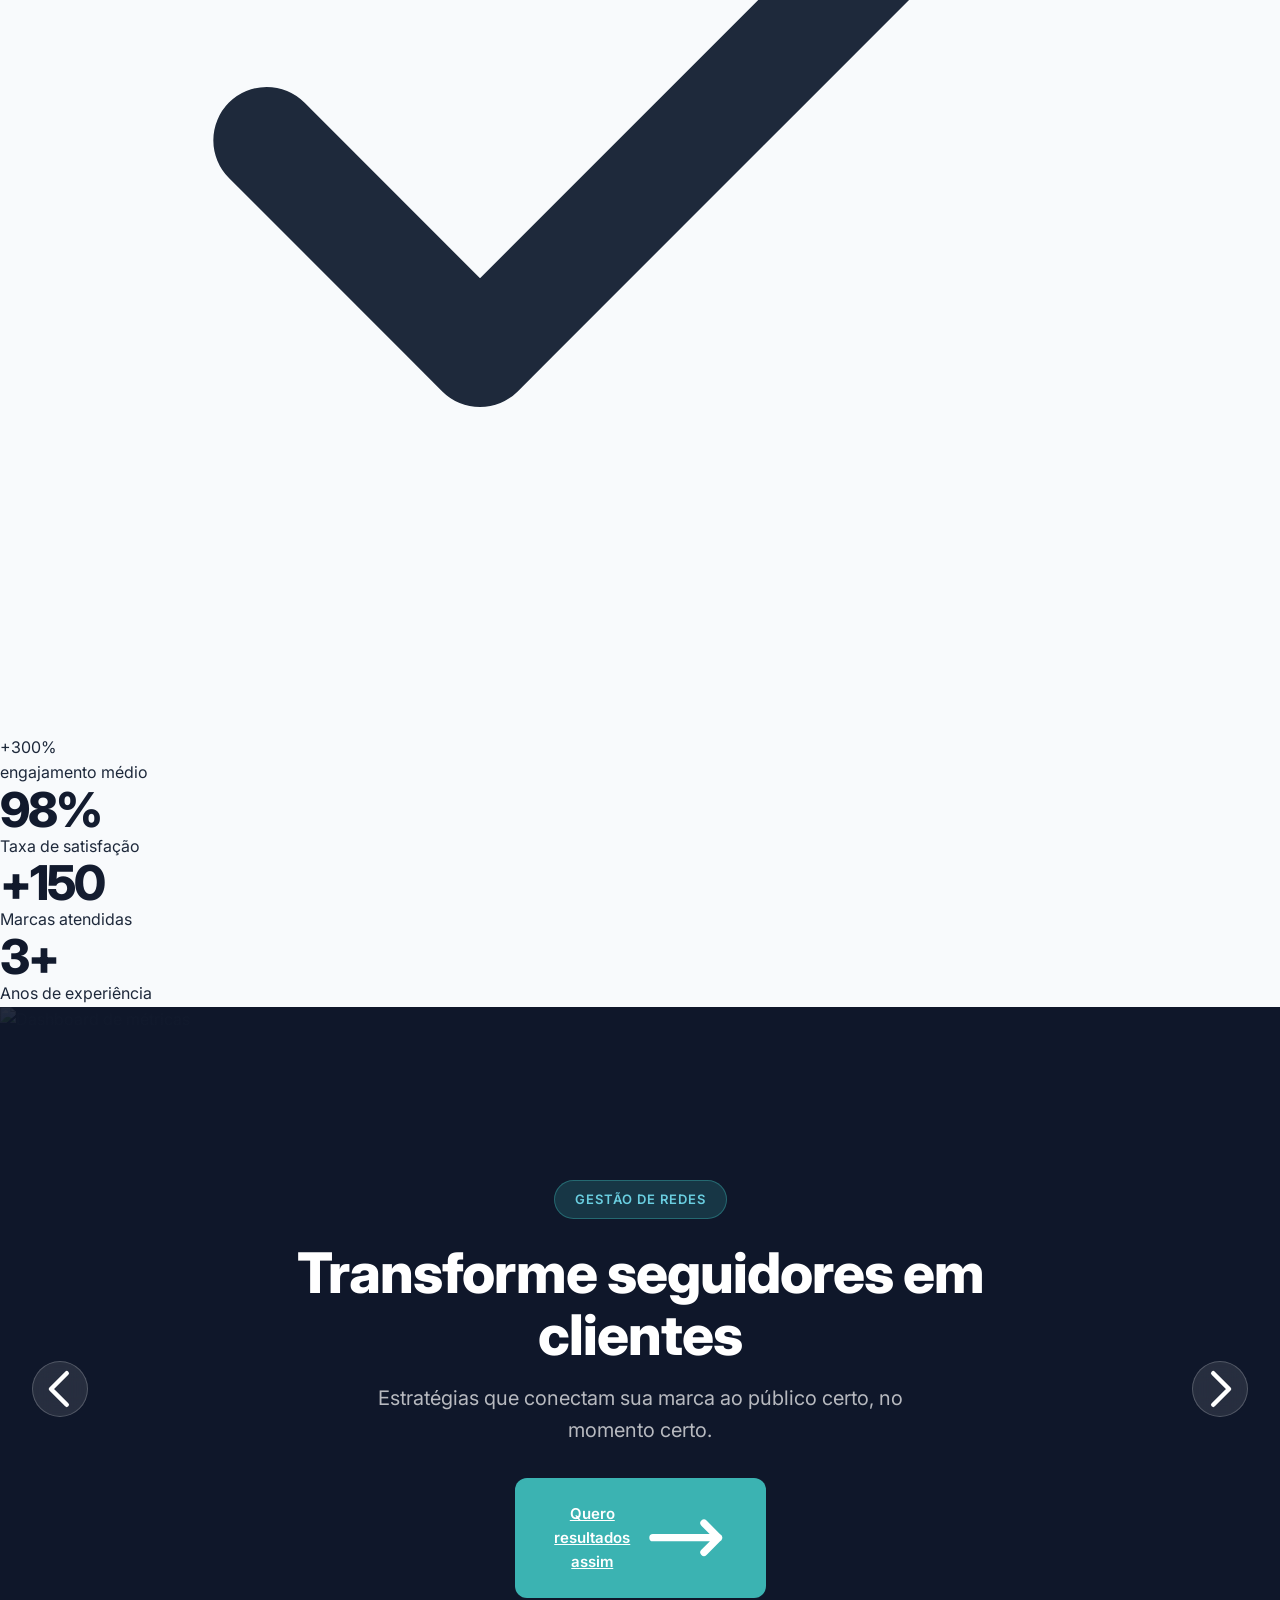
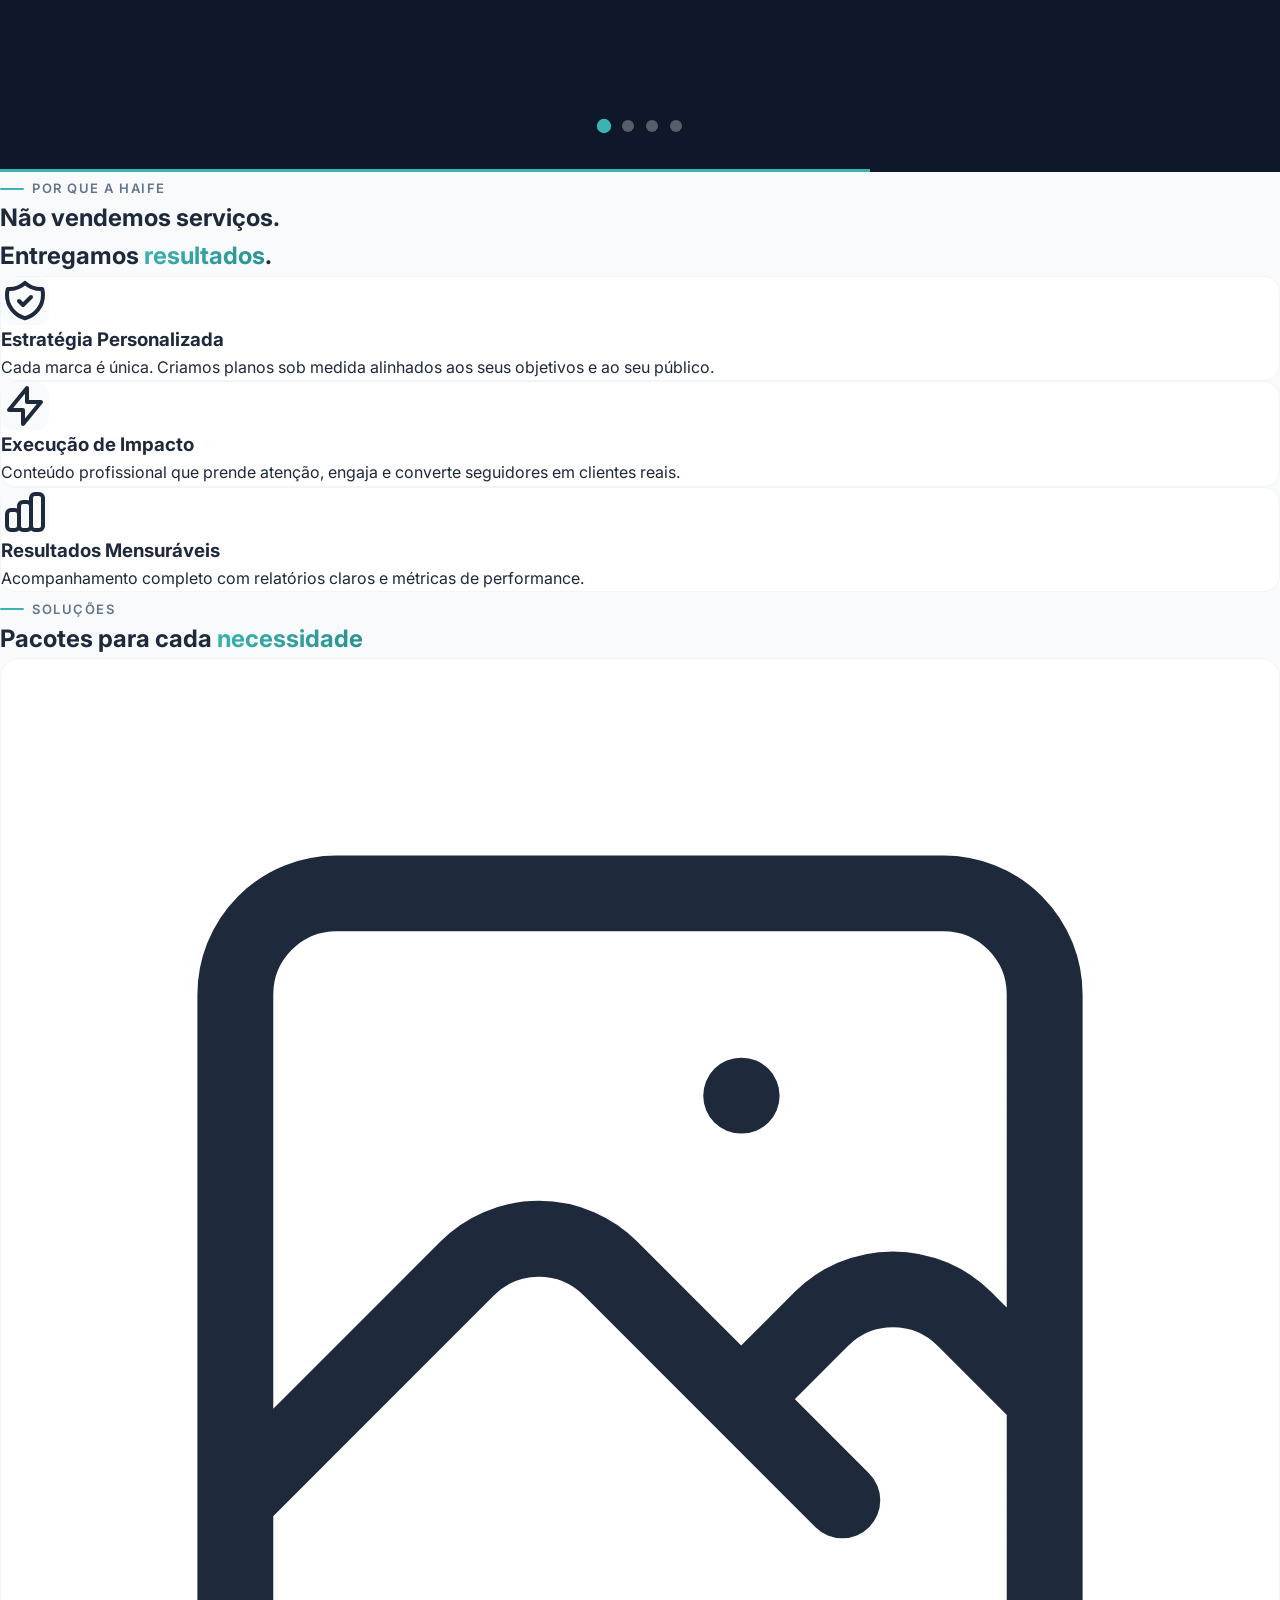
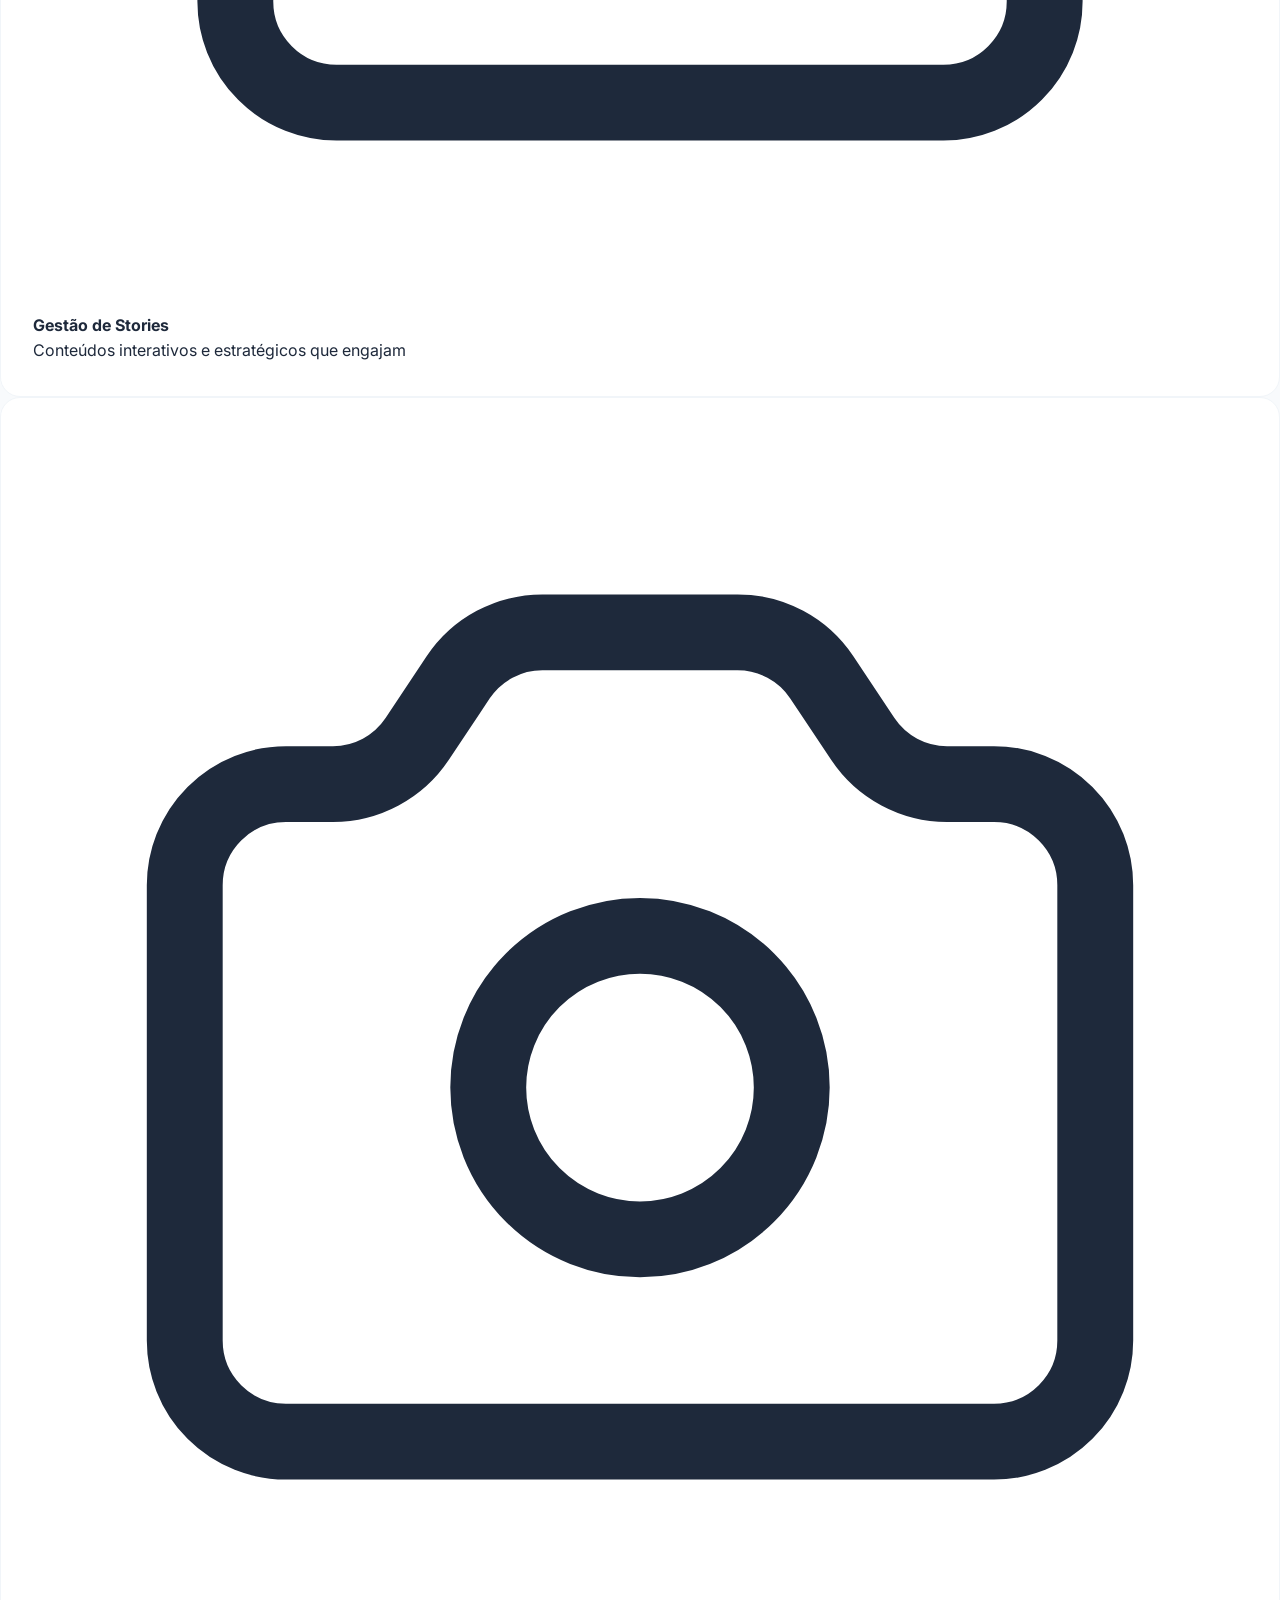
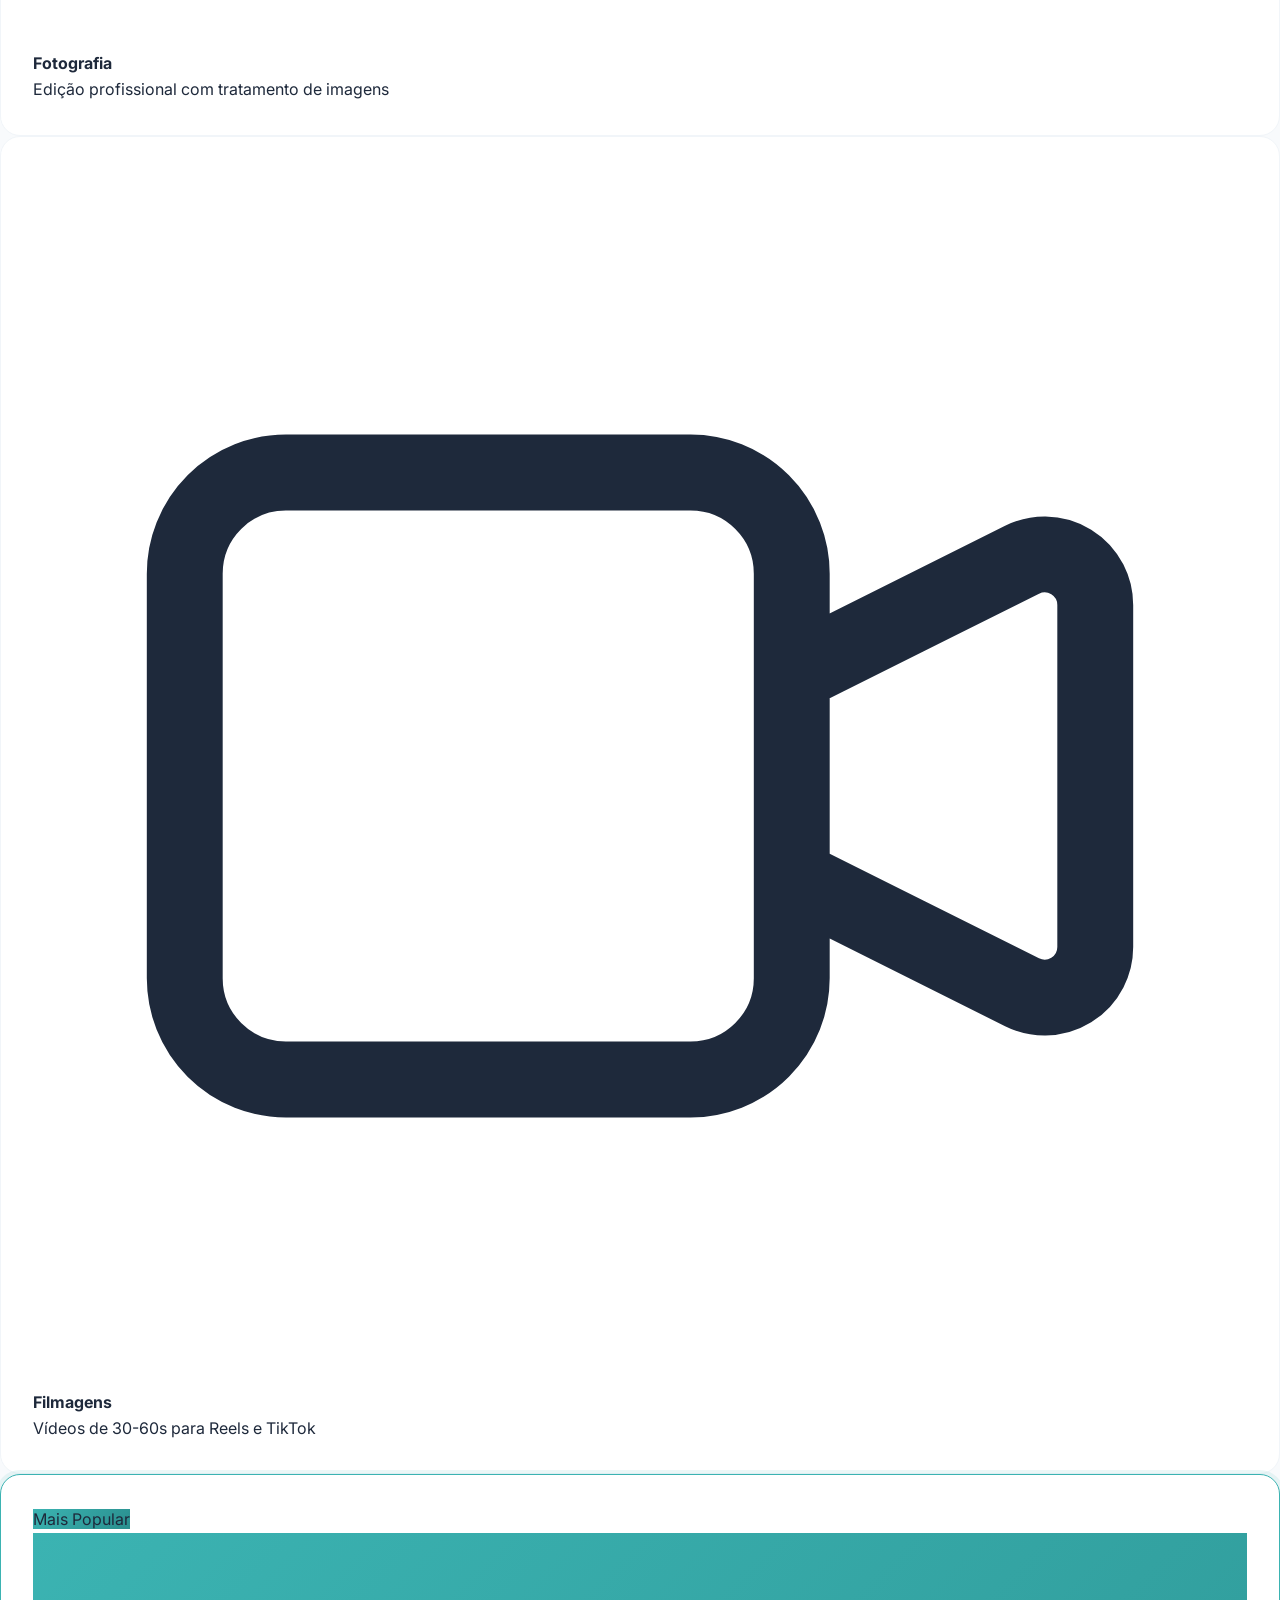
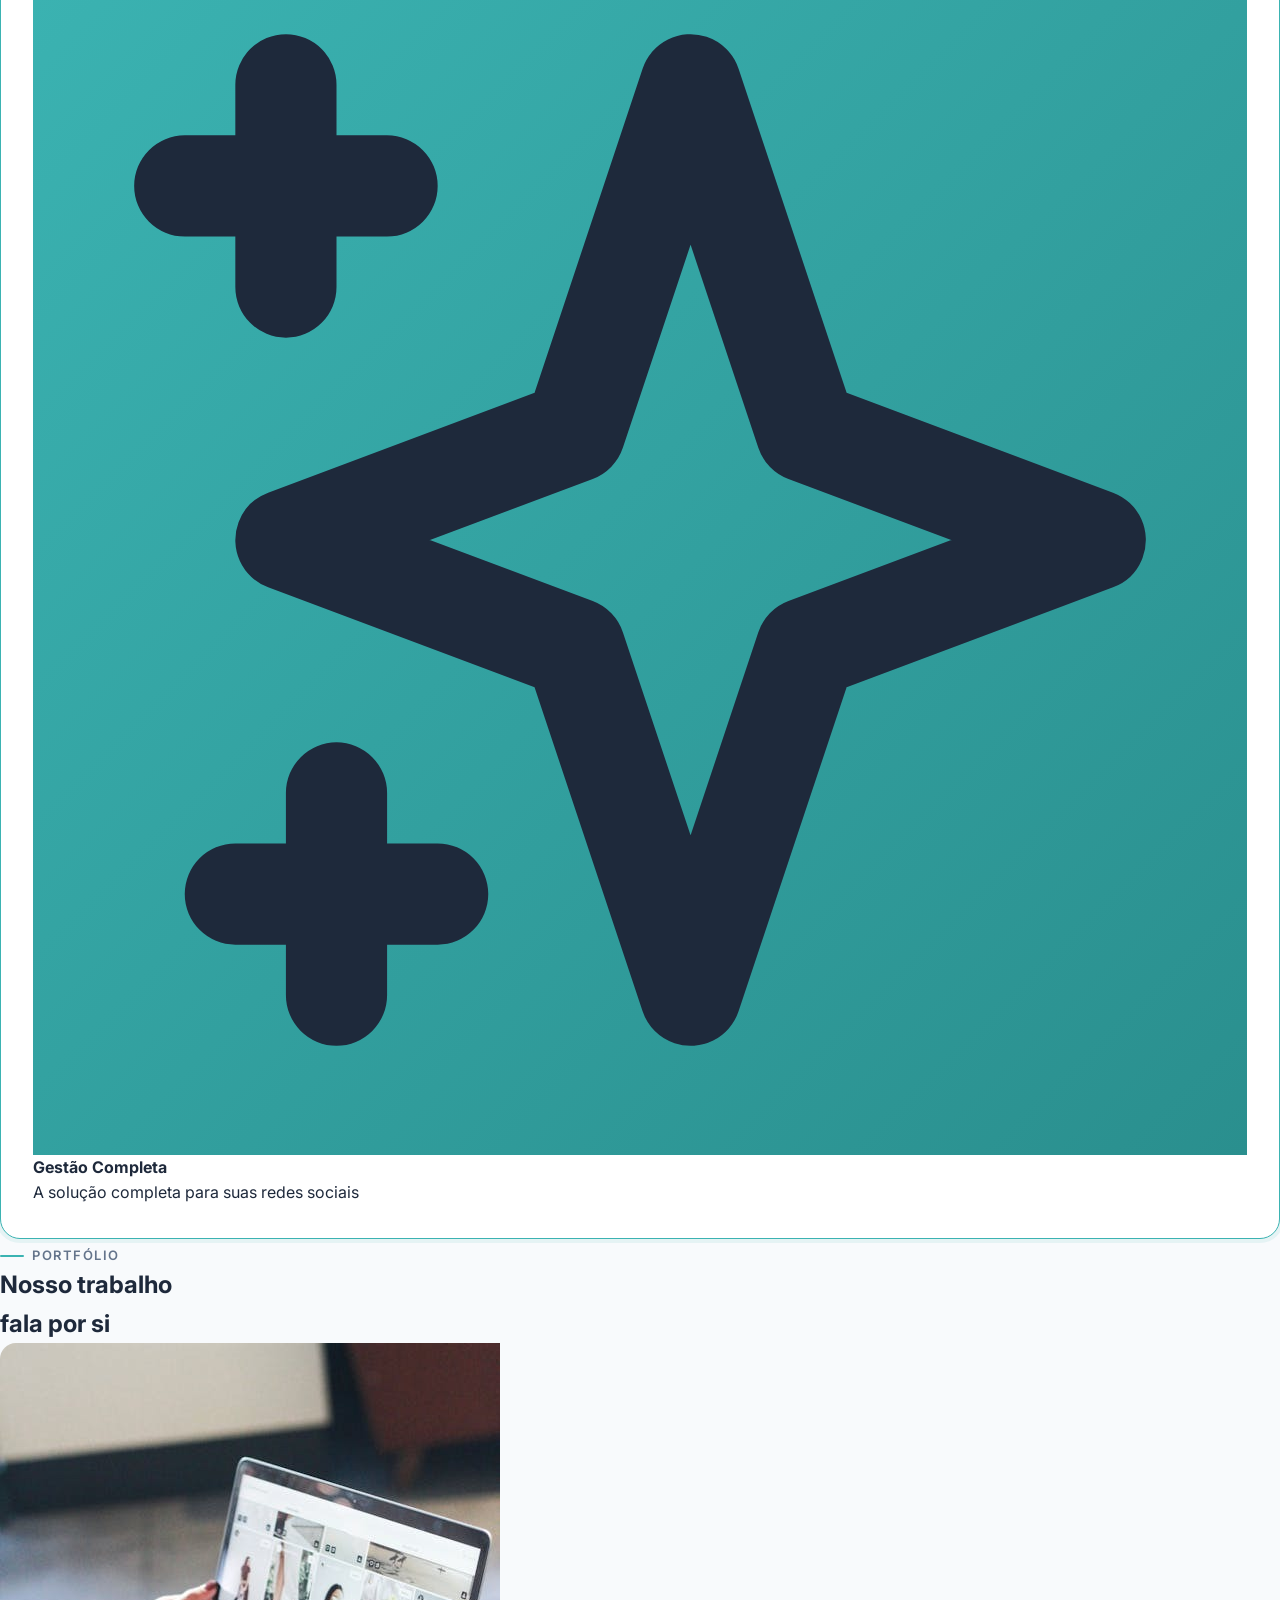
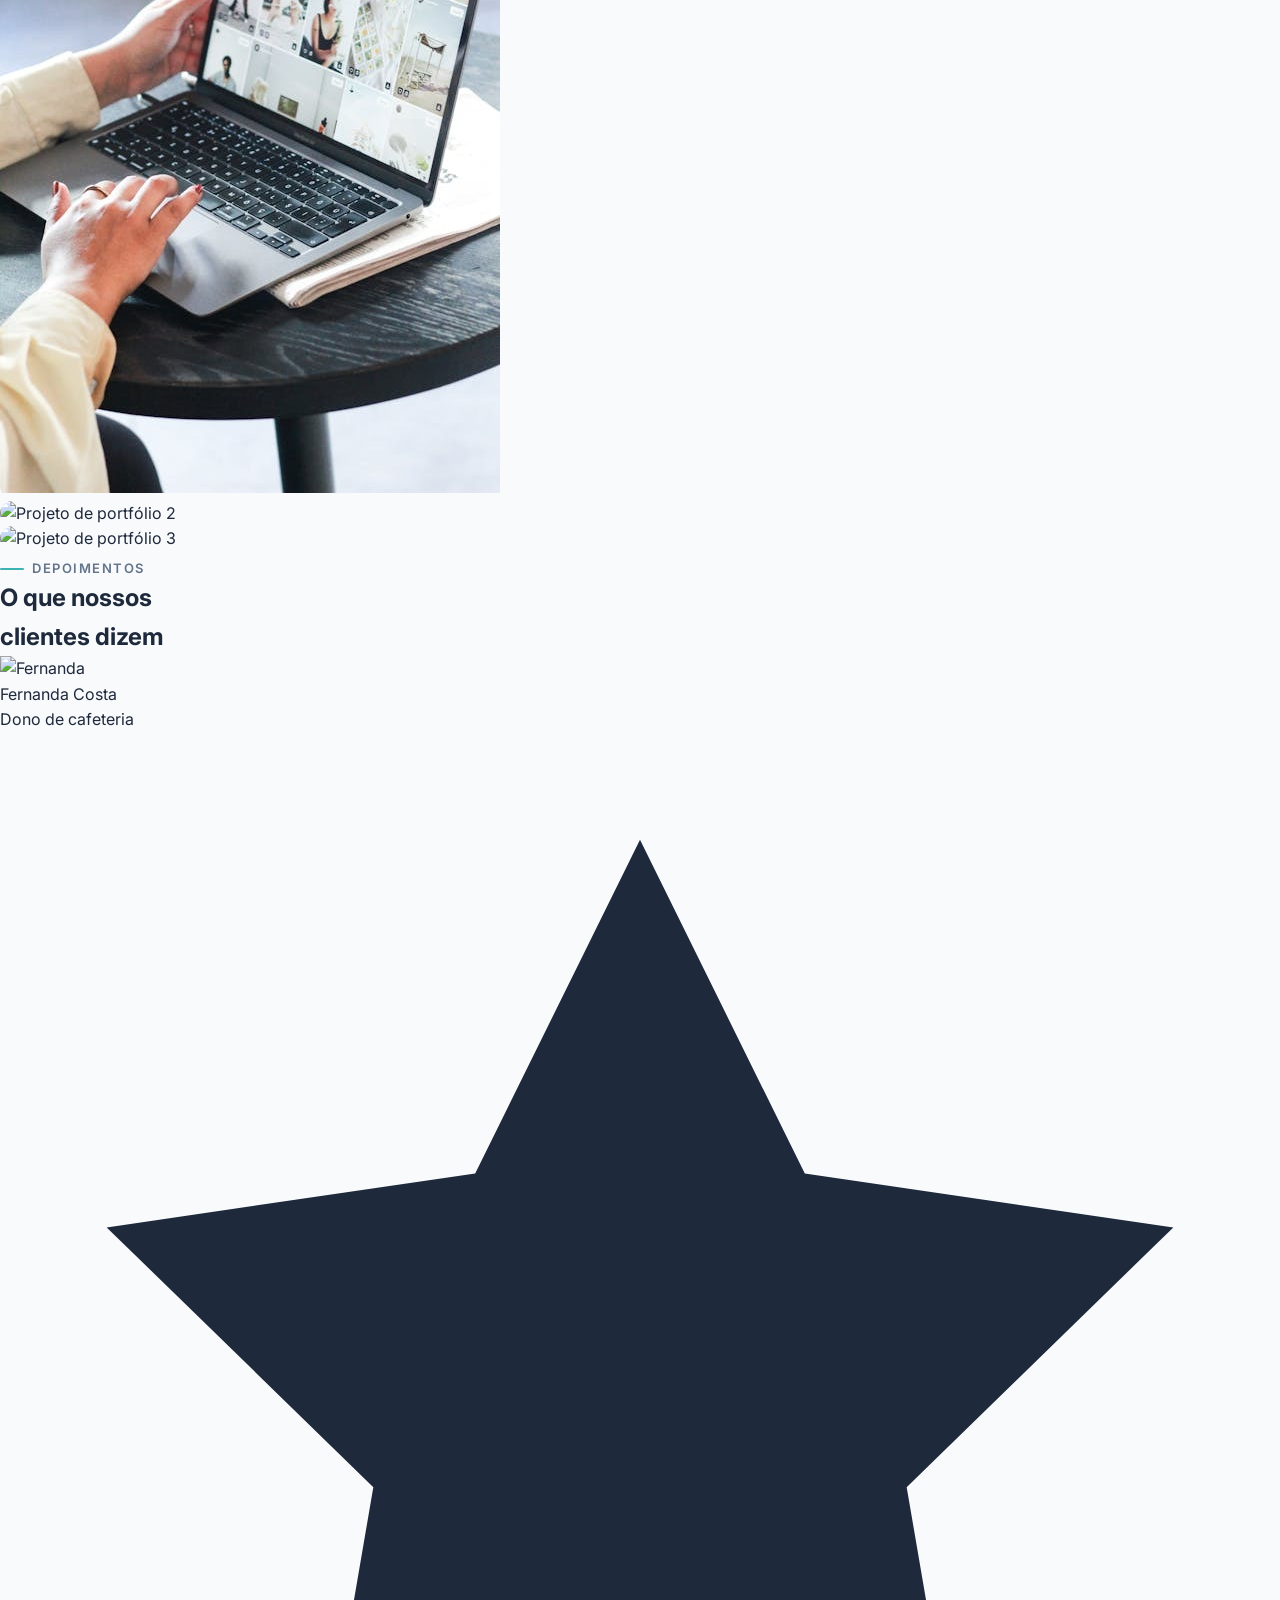
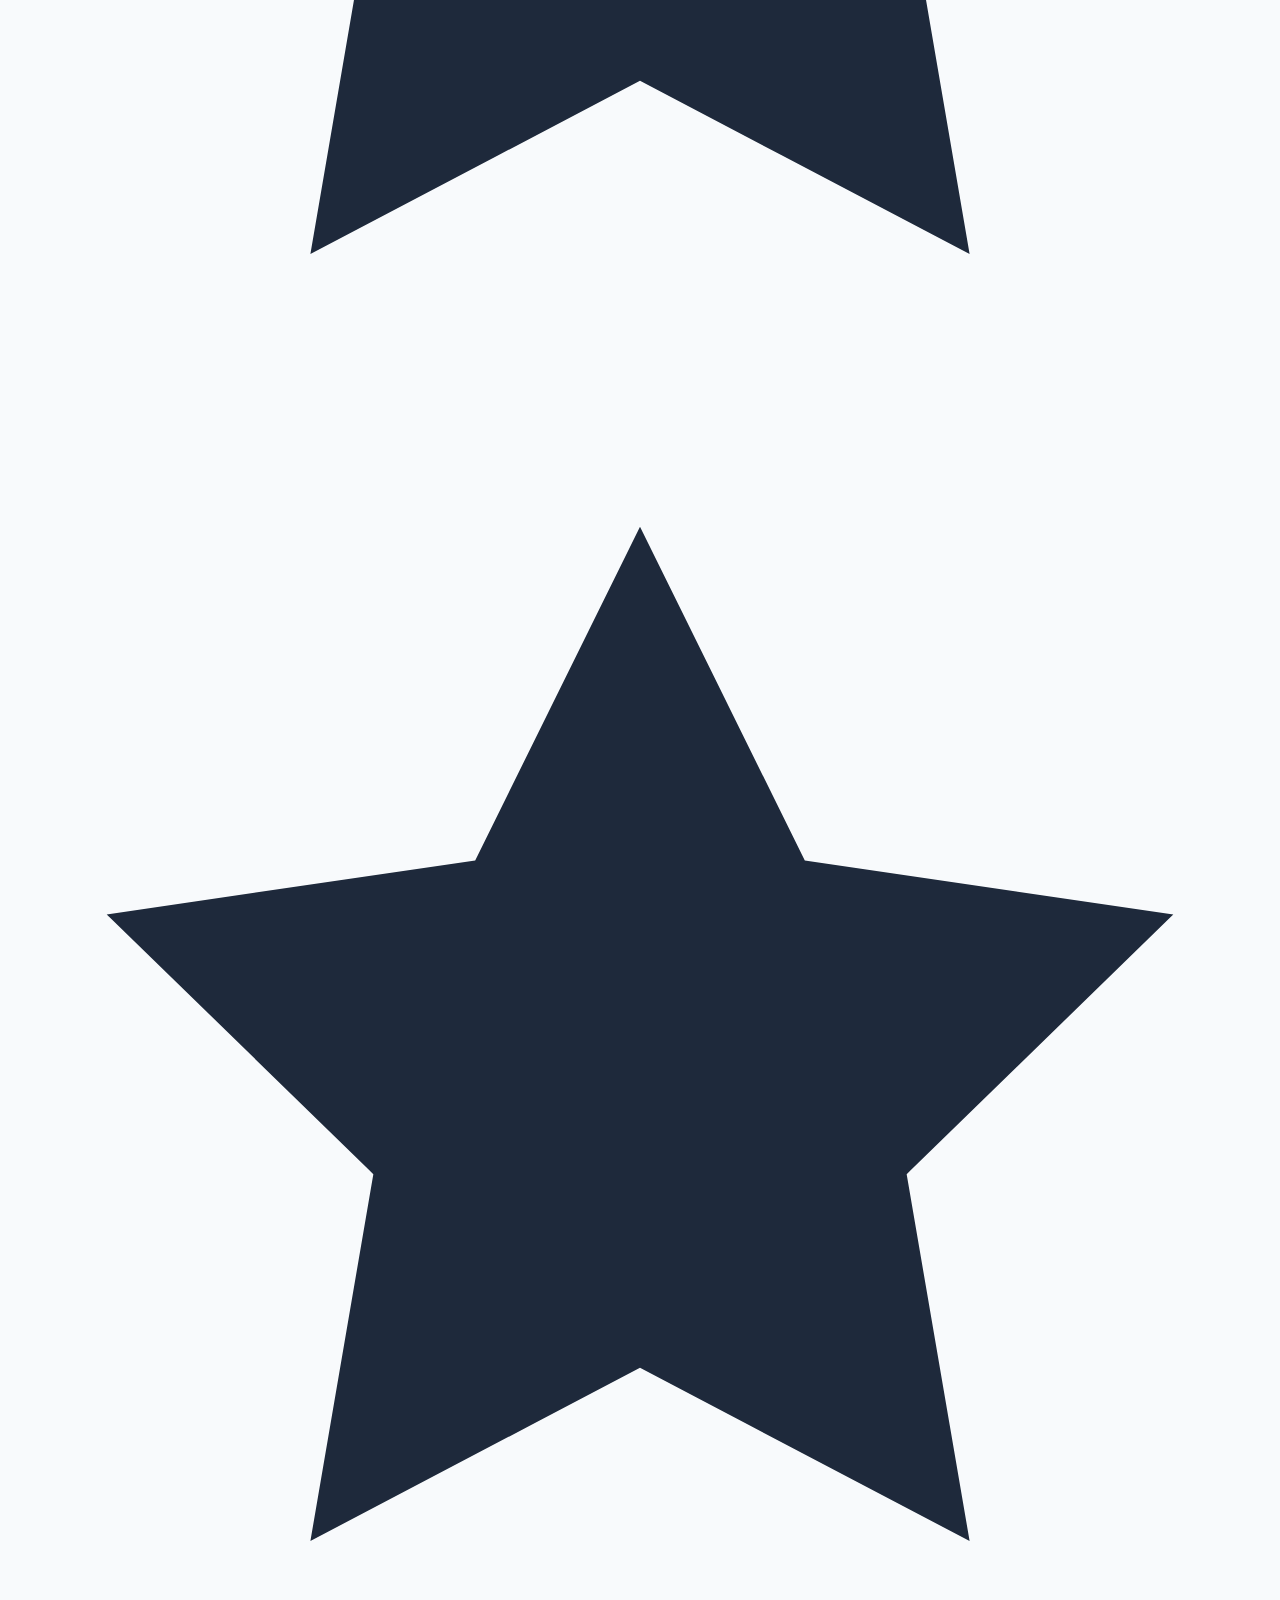
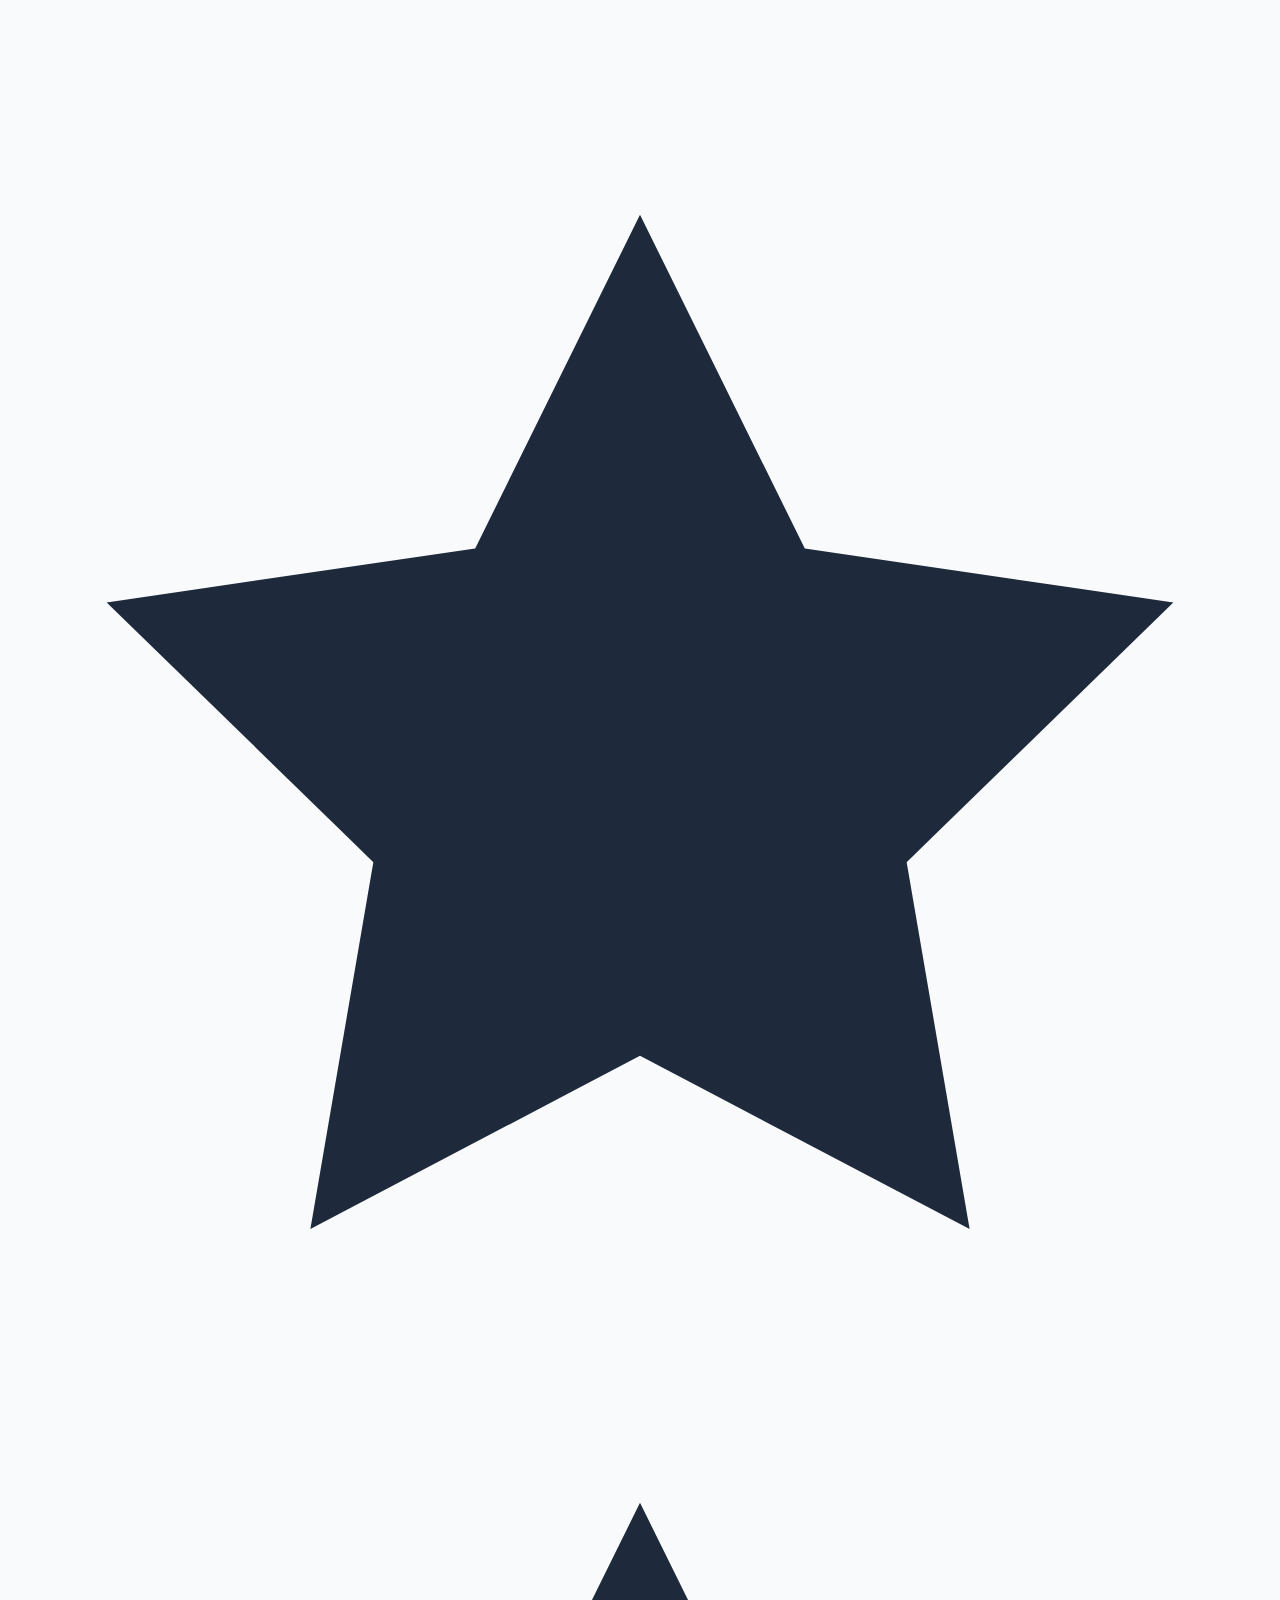
==== commit f416d094: "perfil foto" ====
--- a/index.html
+++ b/index.html
@@ -6,8 +6,7 @@
     <title>Haife Media | Transformamos sua Presença Online</title>
 
     <meta property="og:title" content="Haife Media | Transformamos sua Presença Online">
-    <meta property="og:description"
-          content="Da estratégia criativa à gestão completa do seu Instagram. Ajudamos marcas a se conectarem com seu público e a crescerem de forma autêntica e impactante.">
+    <meta property="og:description" content="Da estratégia criativa à gestão completa do seu Instagram. Ajudamos marcas a se conectarem com seu público e a crescerem de forma autêntica e impactante.">
     <meta property="og:image" content="https://haifemedia.com.br/imagens/og-image.png">
     <meta property="og:url" content="https://haifemedia.com.br">
     <meta property="og:type" content="website">
@@ -17,11 +16,7 @@
     <script async src="https://www.googletagmanager.com/gtag/js?id=G-XXXXXXXXXX"></script>
     <script>
         window.dataLayer = window.dataLayer || [];
-
-        function gtag() {
-            dataLayer.push(arguments);
-        }
-
+        function gtag() { dataLayer.push(arguments); }
         gtag('js', new Date());
         gtag('config', 'G-XXXXXXXXXX');
     </script>
@@ -31,16 +26,31 @@
 
     <link rel="preconnect" href="https://fonts.googleapis.com">
     <link rel="preconnect" href="https://fonts.gstatic.com" crossorigin>
-    <link href="https://fonts.googleapis.com/css2?family=Poppins:wght@400;500;600;700;800;900&display=swap"
-          rel="stylesheet">
+    <link href="https://fonts.googleapis.com/css2?family=Inter:wght@300;400;500;600;700;800&display=swap" rel="stylesheet">
 
     <style>
         :root {
             --primary: #3bb3b2;
+            --primary-light: #5ccbc9;
+            --primary-dark: #2a8f8e;
             --secondary: #6acee0;
-            --dark: #1a202c;
-            --light: #f7fafc;
-            --text: #2d3748;
+            --dark: #0f172a;
+            --dark-soft: #1e293b;
+            --gray-50: #f8fafc;
+            --gray-100: #f1f5f9;
+            --gray-200: #e2e8f0;
+            --gray-300: #cbd5e1;
+            --gray-400: #94a3b8;
+            --gray-500: #64748b;
+            --gray-600: #475569;
+            --gray-700: #334155;
+            --gray-800: #1e293b;
+        }
+
+        * {
+            margin: 0;
+            padding: 0;
+            box-sizing: border-box;
         }
 
         html {
@@ -48,539 +58,1146 @@
         }
 
         body {
-            font-family: 'Poppins', sans-serif;
-            background-color: var(--light); /* Mantido como base */
-            color: var(--text);
+            font-family: 'Inter', -apple-system, BlinkMacSystemFont, sans-serif;
+            background: var(--gray-50);
+            color: var(--gray-800);
             -webkit-font-smoothing: antialiased;
             -moz-osx-font-smoothing: grayscale;
-            position: relative; /* Necessário para o pseudo-elemento */
-            overflow-x: hidden; /* Evita barra de rolagem horizontal devido ao fundo */
-        }
-
-        /* ANIMAÇÃO DE FUNDO SUTIL */
-        body::before {
+            line-height: 1.6;
+        }
+
+        ::selection {
+            background: var(--primary);
+            color: white;
+        }
+
+        .text-gradient {
+            background: linear-gradient(135deg, var(--primary) 0%, var(--primary-dark) 100%);
+            -webkit-background-clip: text;
+            -webkit-text-fill-color: transparent;
+            background-clip: text;
+        }
+
+        .bg-gradient-primary {
+            background: linear-gradient(135deg, var(--primary) 0%, var(--primary-dark) 100%);
+        }
+
+        .btn-primary {
+            background: var(--dark);
+            color: white;
+            padding: 14px 32px;
+            border-radius: 12px;
+            font-weight: 600;
+            font-size: 15px;
+            transition: all 0.3s cubic-bezier(0.4, 0, 0.2, 1);
+            position: relative;
+            overflow: hidden;
+        }
+
+        .btn-primary::before {
             content: '';
+            position: absolute;
+            inset: 0;
+            background: linear-gradient(135deg, var(--primary) 0%, var(--primary-dark) 100%);
+            opacity: 0;
+            transition: opacity 0.3s ease;
+        }
+
+        .btn-primary:hover::before {
+            opacity: 1;
+        }
+
+        .btn-primary:hover {
+            transform: translateY(-2px);
+            box-shadow: 0 20px 40px -12px rgba(59, 179, 178, 0.35);
+        }
+
+        .btn-primary span {
+            position: relative;
+            z-index: 1;
+        }
+
+        .btn-outline {
+            background: transparent;
+            color: var(--dark);
+            padding: 14px 32px;
+            border-radius: 12px;
+            font-weight: 600;
+            font-size: 15px;
+            border: 1.5px solid var(--gray-200);
+            transition: all 0.3s ease;
+        }
+
+        .btn-outline:hover {
+            border-color: var(--dark);
+            background: var(--dark);
+            color: white;
+        }
+
+        .nav-link {
+            color: var(--gray-600);
+            font-weight: 500;
+            font-size: 14px;
+            transition: color 0.2s ease;
+            position: relative;
+        }
+
+        .nav-link::after {
+            content: '';
+            position: absolute;
+            bottom: -4px;
+            left: 0;
+            width: 0;
+            height: 2px;
+            background: var(--primary);
+            transition: width 0.3s ease;
+        }
+
+        .nav-link:hover {
+            color: var(--dark);
+        }
+
+        .nav-link:hover::after {
+            width: 100%;
+        }
+
+        .fade-up {
+            opacity: 0;
+            transform: translateY(24px);
+            transition: opacity 0.8s cubic-bezier(0.4, 0, 0.2, 1), transform 0.8s cubic-bezier(0.4, 0, 0.2, 1);
+        }
+
+        .fade-up.visible {
+            opacity: 1;
+            transform: translateY(0);
+        }
+
+        .stagger-1 { transition-delay: 0.1s; }
+        .stagger-2 { transition-delay: 0.2s; }
+        .stagger-3 { transition-delay: 0.3s; }
+        .stagger-4 { transition-delay: 0.4s; }
+
+        .card {
+            background: white;
+            border-radius: 16px;
+            border: 1px solid var(--gray-100);
+            transition: all 0.4s cubic-bezier(0.4, 0, 0.2, 1);
+        }
+
+        .card:hover {
+            border-color: var(--gray-200);
+            box-shadow: 0 24px 48px -12px rgba(0, 0, 0, 0.08);
+            transform: translateY(-4px);
+        }
+
+        .card-icon {
+            width: 48px;
+            height: 48px;
+            border-radius: 12px;
+            display: flex;
+            align-items: center;
+            justify-content: center;
+            background: var(--gray-50);
+            transition: all 0.3s ease;
+        }
+
+        .card:hover .card-icon {
+            background: var(--primary);
+        }
+
+        .card:hover .card-icon svg {
+            color: white;
+        }
+
+        .portfolio-item {
+            position: relative;
+            overflow: hidden;
+            border-radius: 16px;
+        }
+
+        .portfolio-item img {
+            transition: transform 0.6s cubic-bezier(0.4, 0, 0.2, 1);
+        }
+
+        .portfolio-item:hover img {
+            transform: scale(1.05);
+        }
+
+        .portfolio-overlay {
+            position: absolute;
+            inset: 0;
+            background: linear-gradient(to top, rgba(15, 23, 42, 0.9) 0%, transparent 60%);
+            opacity: 0;
+            transition: opacity 0.4s ease;
+            display: flex;
+            align-items: flex-end;
+            padding: 24px;
+        }
+
+        .portfolio-item:hover .portfolio-overlay {
+            opacity: 1;
+        }
+
+        .service-card {
+            background: white;
+            border-radius: 20px;
+            padding: 32px;
+            border: 1px solid var(--gray-100);
+            transition: all 0.4s cubic-bezier(0.4, 0, 0.2, 1);
+            position: relative;
+        }
+
+        .service-card.featured {
+            border-color: var(--primary);
+            box-shadow: 0 0 0 4px rgba(59, 179, 178, 0.1);
+        }
+
+        .service-card:hover {
+            border-color: var(--gray-200);
+            box-shadow: 0 24px 48px -12px rgba(0, 0, 0, 0.08);
+            transform: translateY(-4px);
+        }
+
+        .stat-number {
+            font-size: 48px;
+            font-weight: 800;
+            letter-spacing: -2px;
+            line-height: 1;
+            background: linear-gradient(135deg, var(--dark) 0%, var(--gray-600) 100%);
+            -webkit-background-clip: text;
+            -webkit-text-fill-color: transparent;
+            background-clip: text;
+        }
+
+        .input-field {
+            width: 100%;
+            padding: 16px 20px;
+            border: 1.5px solid var(--gray-200);
+            border-radius: 12px;
+            font-size: 15px;
+            transition: all 0.2s ease;
+            background: white;
+        }
+
+        .input-field:focus {
+            outline: none;
+            border-color: var(--primary);
+            box-shadow: 0 0 0 4px rgba(59, 179, 178, 0.1);
+        }
+
+        .whatsapp-float {
             position: fixed;
-            top: 0;
-            left: 0;
+            bottom: 32px;
+            right: 32px;
+            z-index: 50;
+            width: 60px;
+            height: 60px;
+            background: #25D366;
+            border-radius: 50%;
+            display: flex;
+            align-items: center;
+            justify-content: center;
+            box-shadow: 0 8px 32px rgba(37, 211, 102, 0.4);
+            transition: all 0.3s ease;
+        }
+
+        .whatsapp-float:hover {
+            transform: scale(1.1);
+            box-shadow: 0 12px 40px rgba(37, 211, 102, 0.5);
+        }
+
+        .whatsapp-float img {
+            width: 32px;
+            height: 32px;
+        }
+
+        .section-label {
+            display: inline-flex;
+            align-items: center;
+            gap: 8px;
+            font-size: 13px;
+            font-weight: 600;
+            text-transform: uppercase;
+            letter-spacing: 1.5px;
+            color: var(--gray-500);
+        }
+
+        .section-label::before {
+            content: '';
+            width: 24px;
+            height: 2px;
+            background: var(--primary);
+            border-radius: 1px;
+        }
+
+        .divider {
+            width: 100%;
+            height: 1px;
+            background: linear-gradient(to right, transparent, var(--gray-200), transparent);
+        }
+
+        /* Hero Carousel */
+        .hero-carousel {
+            position: relative;
+            height: 85vh;
+            min-height: 600px;
+            overflow: hidden;
+            background: var(--dark);
+        }
+
+        .carousel-track {
+            position: absolute;
+            inset: 0;
+            display: flex;
+            transition: transform 0.8s cubic-bezier(0.4, 0, 0.2, 1);
+        }
+
+        .carousel-slide {
+            position: relative;
+            min-width: 100%;
+            height: 100%;
+            display: flex;
+            align-items: center;
+            justify-content: center;
+        }
+
+        .carousel-slide img {
+            position: absolute;
+            inset: 0;
             width: 100%;
             height: 100%;
-            background: linear-gradient(45deg, var(--light) 0%, var(--primary) 25%, var(--secondary) 50%, var(--light) 75%, var(--primary) 100%);
-            background-size: 300% 300%;
-            animation: subtleGradientMove 20s ease infinite alternate; /* Duração aumentada para 20s */
-            z-index: -1; /* Garante que fique atrás do conteúdo */
-            opacity: 0.2; /* Opacidade reduzida para 0.2 */
-        }
-
-        @keyframes subtleGradientMove {
-            0% {
-                background-position: 0% 50%;
+            object-fit: cover;
+            opacity: 0.6;
+        }
+
+        .carousel-overlay {
+            position: absolute;
+            inset: 0;
+            background: linear-gradient(135deg, rgba(15, 23, 42, 0.85) 0%, rgba(15, 23, 42, 0.4) 100%);
+        }
+
+        .carousel-content {
+            position: relative;
+            z-index: 10;
+            text-align: center;
+            max-width: 800px;
+            padding: 0 24px;
+        }
+
+        .carousel-tag {
+            display: inline-block;
+            padding: 8px 20px;
+            background: rgba(59, 179, 178, 0.2);
+            border: 1px solid rgba(59, 179, 178, 0.4);
+            border-radius: 100px;
+            color: var(--secondary);
+            font-size: 13px;
+            font-weight: 600;
+            letter-spacing: 1px;
+            text-transform: uppercase;
+            margin-bottom: 24px;
+        }
+
+        .carousel-title {
+            font-size: clamp(2rem, 5vw, 3.5rem);
+            font-weight: 800;
+            color: white;
+            line-height: 1.1;
+            margin-bottom: 16px;
+            letter-spacing: -1px;
+        }
+
+        .carousel-subtitle {
+            font-size: clamp(1rem, 2vw, 1.25rem);
+            color: rgba(255, 255, 255, 0.7);
+            max-width: 600px;
+            margin: 0 auto;
+            line-height: 1.6;
+        }
+
+        .carousel-btn {
+            display: inline-flex;
+            align-items: center;
+            gap: 8px;
+            margin-top: 32px;
+            padding: 16px 36px;
+            background: var(--primary);
+            color: white;
+            font-weight: 600;
+            font-size: 15px;
+            border-radius: 12px;
+            transition: all 0.3s ease;
+        }
+
+        .carousel-btn:hover {
+            background: var(--primary-dark);
+            transform: translateY(-2px);
+            box-shadow: 0 20px 40px rgba(59, 179, 178, 0.4);
+        }
+
+        .carousel-nav {
+            position: absolute;
+            top: 50%;
+            transform: translateY(-50%);
+            z-index: 20;
+            width: 56px;
+            height: 56px;
+            background: rgba(255, 255, 255, 0.1);
+            backdrop-filter: blur(10px);
+            border: 1px solid rgba(255, 255, 255, 0.2);
+            border-radius: 50%;
+            display: flex;
+            align-items: center;
+            justify-content: center;
+            cursor: pointer;
+            transition: all 0.3s ease;
+            color: white;
+        }
+
+        .carousel-nav:hover {
+            background: rgba(255, 255, 255, 0.2);
+            transform: translateY(-50%) scale(1.05);
+        }
+
+        .carousel-nav.prev { left: 32px; }
+        .carousel-nav.next { right: 32px; }
+
+        .carousel-dots {
+            position: absolute;
+            bottom: 40px;
+            left: 50%;
+            transform: translateX(-50%);
+            z-index: 20;
+            display: flex;
+            gap: 12px;
+        }
+
+        .carousel-dot {
+            width: 12px;
+            height: 12px;
+            border-radius: 50%;
+            background: rgba(255, 255, 255, 0.3);
+            cursor: pointer;
+            transition: all 0.3s ease;
+        }
+
+        .carousel-dot.active {
+            background: var(--primary);
+            transform: scale(1.2);
+        }
+
+        .carousel-dot:hover {
+            background: rgba(255, 255, 255, 0.6);
+        }
+
+        .carousel-progress {
+            position: absolute;
+            bottom: 0;
+            left: 0;
+            height: 3px;
+            background: var(--primary);
+            z-index: 20;
+            transition: width 0.1s linear;
+        }
+
+        @media (max-width: 768px) {
+            .hero-carousel {
+                height: 70vh;
+                min-height: 500px;
             }
-            50% {
-                background-position: 100% 50%;
+
+            .carousel-nav {
+                width: 44px;
+                height: 44px;
             }
-            100% {
-                background-position: 0% 50%;
+
+            .carousel-nav.prev { left: 16px; }
+            .carousel-nav.next { right: 16px; }
+
+            .carousel-dots {
+                bottom: 24px;
             }
         }
 
-        .animate-on-scroll {
-            opacity: 0;
-            transform: translateY(20px);
-            transition: opacity 0.6s ease-out, transform 0.6s ease-out;
-        }
-
-        .animate-on-scroll.is-visible {
-            opacity: 1;
-            transform: translateY(0);
-        }
-
-        input[type=number]::-webkit-inner-spin-button,
-        input[type=number]::-webkit-outer-spin-button {
-            -webkit-appearance: none;
-            margin: 0;
-        }
-
-        input[type=number] {
-            -moz-appearance: textfield;
-        }
-
-        .lucide {
-            width: 28px;
-            height: 28px;
-        }
-
-        .whatsapp-float {
-            animation: pulse 2s infinite;
-        }
-
-        @keyframes pulse {
-            0% {
-                transform: scale(1);
-                box-shadow: 0 0 0 0 rgba(37, 211, 102, 0.7);
+        @media (max-width: 768px) {
+            .whatsapp-float {
+                bottom: 20px;
+                right: 20px;
+                width: 56px;
+                height: 56px;
             }
-            70% {
-                transform: scale(1);
-                box-shadow: 0 0 0 10px rgba(37, 211, 102, 0);
-            }
-            100% {
-                transform: scale(1);
-                box-shadow: 0 0 0 0 rgba(37, 211, 102, 0);
+
+            .whatsapp-float img {
+                width: 28px;
+                height: 28px;
             }
         }
     </style>
 </head>
-<body class="bg-gray-50">
-
-<header class="bg-white/80 backdrop-blur-lg shadow-sm sticky top-0 z-50 transition-all duration-300">
-    <div class="max-w-7xl mx-auto px-4 sm:px-6 lg:px-8">
-        <div class="flex items-center justify-between h-16">
-            <div class="flex-shrink-0">
-                <a href="#"
-                   class="font-black text-2xl tracking-tight text-transparent bg-clip-text bg-gradient-to-r from-[--primary] to-[--secondary]">Haife
-                    Media</a>
-            </div>
-            <nav class="hidden md:flex items-center space-x-8">
-                <a href="#pacotes" class="text-gray-600 hover:text-[--primary] font-medium transition">Pacotes e
-                    Serviços</a>
-                <a href="#planos" class="text-gray-600 hover:text-[--primary] font-medium transition">Calculadora</a>
-                <a href="#portfolio" class="text-gray-600 hover:text-[--primary] font-medium transition">Portfólio</a>
-                <a href="#contato" class="text-gray-600 hover:text-[--primary] font-medium transition">Contato</a>
+<body>
+
+<header class="fixed top-0 left-0 right-0 z-50 transition-all duration-500" id="header">
+    <div class="max-w-7xl mx-auto px-6 lg:px-8">
+        <div class="flex items-center justify-between h-20">
+            <a href="#" class="flex items-center gap-3">
+                <img src="imagens/favicon.png" alt="Haife Media" class="h-9 w-auto">
+                <span class="font-bold text-xl text-[--dark]">Haife Media</span>
+            </a>
+
+            <nav class="hidden md:flex items-center gap-10">
+                <a href="#pacotes" class="nav-link">Pacotes</a>
+                <a href="#portfolio" class="nav-link">Portfólio</a>
+                <a href="#contato" class="nav-link">Contato</a>
             </nav>
-            <div class="hidden md:block">
-                <a href="#planos"
-                   class="bg-[--primary] text-white px-5 py-2.5 rounded-lg font-semibold hover:bg-opacity-90 shadow-sm transition">
-                    Calcular meu Plano
-                </a>
-            </div>
-            <div class="md:hidden">
-                <button id="menu-btn" class="p-2 rounded-md text-gray-500 hover:text-[--primary] hover:bg-gray-100">
-                    <svg class="w-6 h-6" fill="none" stroke="currentColor" viewBox="0 0 24 24">
-                        <path stroke-linecap="round" stroke-linejoin="round" stroke-width="2"
-                              d="M4 6h16M4 12h16m-7 6h7"></path>
-                    </svg>
-                </button>
-            </div>
+
+            <a href="#contato" class="btn-primary hidden md:inline-flex">
+                <span>Começar Agora</span>
+            </a>
+
+            <button id="menu-btn" class="md:hidden p-2 -mr-2">
+                <svg class="w-6 h-6 text-gray-700" fill="none" stroke="currentColor" viewBox="0 0 24 24">
+                    <path stroke-linecap="round" stroke-linejoin="round" stroke-width="1.5" d="M4 6h16M4 12h16m-7 6h7"></path>
+                </svg>
+            </button>
         </div>
     </div>
-    <div id="mobile-menu" class="md:hidden hidden bg-white border-t border-gray-200">
-        <a href="#pacotes"
-           class="block px-4 py-3 text-base font-medium text-gray-600 hover:bg-gray-50 hover:text-[--primary]">Pacotes e
-            Serviços</a>
-        <a href="#planos"
-           class="block px-4 py-3 text-base font-medium text-gray-600 hover:bg-gray-50 hover:text-[--primary]">Calculadora</a>
-        <a href="#portfolio"
-           class="block px-4 py-3 text-base font-medium text-gray-600 hover:bg-gray-50 hover:text-[--primary]">Portfólio</a>
-        <a href="#contato"
-           class="block px-4 py-3 text-base font-medium text-gray-600 hover:bg-gray-50 hover:text-[--primary]">Contato</a>
+
+    <div id="mobile-menu" class="md:hidden hidden bg-white border-t border-gray-100">
+        <div class="px-6 py-6 space-y-4">
+            <a href="#pacotes" class="block text-gray-700 font-medium py-2">Pacotes</a>
+            <a href="#portfolio" class="block text-gray-700 font-medium py-2">Portfólio</a>
+            <a href="#contato" class="block text-gray-700 font-medium py-2">Contato</a>
+            <a href="#contato" class="block btn-primary text-center mt-4">Começar Agora</a>
+        </div>
     </div>
 </header>
 
 <main>
-    <section class="py-20 md:py-32">
-        <div class="max-w-7xl mx-auto px-4 sm:px-6 lg:px-8 grid md:grid-cols-2 gap-12 items-center">
-            <div class="animate-on-scroll">
-                <h1 class="text-4xl md:text-6xl font-extrabold tracking-tighter text-[--dark] leading-tight">
-                    Transformamos sua <span
-                        class="text-transparent bg-clip-text bg-gradient-to-r from-[--primary] to-[--secondary]">presença online</span>
-                    em resultados reais.
-                </h1>
-                <p class="mt-6 text-lg text-gray-600 max-w-xl">
-                    Da estratégia criativa à gestão completa do seu Instagram. Ajudamos marcas a se conectarem com seu
-                    público e a crescerem de forma autêntica e impactante.
-                </p>
-                <div class="mt-8 flex gap-4">
-                    <a href="#pacotes"
-                       class="bg-[--primary] text-white px-8 py-3 rounded-lg font-bold shadow-lg hover:scale-105 transform transition">
-                        Ver Pacotes
-                    </a>
-                    <a href="#portfolio"
-                       class="bg-white text-[--primary] px-8 py-3 rounded-lg font-bold border border-gray-200 hover:bg-gray-50 transition">
-                        Ver Trabalhos
-                    </a>
-                </div>
-            </div>
-            <div class="animate-on-scroll flex justify-center">
-                <img src="imagens/rhaiane-profile.jpeg" alt="Rhaiane, social media da Haife Media"
-                     class="rounded-2xl shadow-2xl w-full max-w-md object-cover"/>
+    <section class="min-h-screen flex items-center pt-20 pb-24 relative overflow-hidden">
+        <div class="absolute inset-0 bg-gradient-to-b from-white via-gray-50 to-white"></div>
+        <div class="absolute top-1/4 right-0 w-[600px] h-[600px] bg-gradient-to-br from-[#3bb3b2]/5 to-[#6acee0]/5 rounded-full blur-3xl"></div>
+        <div class="absolute bottom-1/4 left-0 w-[400px] h-[400px] bg-gradient-to-tr from-[#3bb3b2]/5 to-transparent rounded-full blur-3xl"></div>
+
+        <div class="max-w-7xl mx-auto px-6 lg:px-8 relative z-10">
+            <div class="grid lg:grid-cols-2 gap-16 lg:gap-24 items-center">
+                <div>
+                    <div class="fade-up stagger-1">
+                        <span class="section-label">Transformação Digital</span>
+                    </div>
+
+                    <h1 class="mt-6 text-4xl md:text-5xl lg:text-6xl font-bold text-[--dark] leading-[1.1] tracking-tight fade-up stagger-2">
+                        Correria e Marketing<br>
+                        <span class="text-gradient">sem estratégia?</span>
+                    </h1>
+
+                    <p class="mt-8 text-lg md:text-xl text-gray-600 leading-relaxed max-w-lg fade-up stagger-3">
+                        Se você é <strong class="text-gray-900">empreendedor</strong> ou um profissional em busca de uma 
+                        <strong class="text-gray-900">agência parceira e confiável</strong>, está no lugar certo.
+                    </p>
+
+                    <p class="mt-4 text-lg text-gray-600 leading-relaxed max-w-lg fade-up stagger-3">
+                        Vamos te ajudar a <span class="text-gradient font-semibold">crescer seu negócio de forma estratégica</span>.
+                    </p>
+
+                    <div class="mt-10 flex flex-wrap items-center gap-4 fade-up stagger-4">
+                        <a href="#contato" class="btn-primary">
+                            <span>Falar com Especialista</span>
+                        </a>
+                        <a href="#portfolio" class="btn-outline">
+                            Ver Trabalhos
+                        </a>
+                    </div>
+                </div>
+
+                <div class="relative fade-up">
+                    <div class="relative">
+                        <div class="absolute inset-0 bg-gradient-to-br from-[#3bb3b2]/10 to-[#6acee0]/10 rounded-3xl transform rotate-3"></div>
+                        <img src="imagens/rhaiane-profile.jpeg" alt="Rhaiane, social media da Haife Media"
+                             class="relative rounded-2xl shadow-2xl w-full"/>
+
+                        <div class="absolute -bottom-6 -left-6 bg-white p-5 rounded-xl shadow-lg border border-gray-100">
+                            <div class="flex items-center gap-3">
+                                <div class="w-10 h-10 bg-green-100 rounded-full flex items-center justify-center">
+                                    <svg class="w-5 h-5 text-green-600" fill="none" stroke="currentColor" viewBox="0 0 24 24">
+                                        <path stroke-linecap="round" stroke-linejoin="round" stroke-width="2" d="M5 13l4 4L19 7"></path>
+                                    </svg>
+                                </div>
+                                <div>
+                                    <p class="font-semibold text-sm text-gray-900">+300%</p>
+                                    <p class="text-xs text-gray-500">engajamento médio</p>
+                                </div>
+                            </div>
+                        </div>
+                    </div>
+                </div>
+            </div>
+
+            <div class="mt-20 pt-16 border-t border-gray-100">
+                <div class="grid grid-cols-3 gap-8 md:gap-16">
+                    <div class="text-center fade-up stagger-1">
+                        <p class="stat-number">98%</p>
+                        <p class="mt-2 text-sm text-gray-500 font-medium">Taxa de satisfação</p>
+                    </div>
+                    <div class="text-center fade-up stagger-2">
+                        <p class="stat-number">+150</p>
+                        <p class="mt-2 text-sm text-gray-500 font-medium">Marcas atendidas</p>
+                    </div>
+                    <div class="text-center fade-up stagger-3">
+                        <p class="stat-number">3+</p>
+                        <p class="mt-2 text-sm text-gray-500 font-medium">Anos de experiência</p>
+                    </div>
+                </div>
             </div>
         </div>
     </section>
 
-    <section id="pacotes" class="py-20 bg-white">
-        <div class="max-w-7xl mx-auto px-4 sm:px-6 lg:px-8">
-            <div class="text-center animate-on-scroll">
-                <h2 class="text-base font-semibold text-[--primary] tracking-wide uppercase">Nossos Pacotes &
-                    Serviços</h2>
-                <p class="mt-2 text-3xl font-extrabold text-[--dark] tracking-tight sm:text-4xl">Soluções para cada
-                    necessidade</p>
-            </div>
-
-            <div class="mt-16 animate-on-scroll">
-                <h3 class="text-2xl font-bold text-center text-[--dark] mb-8">Pacotes com Preço Fixo</h3>
-                <div class="grid gap-8 md:grid-cols-2 lg:grid-cols-4">
-                    <div class="p-8 bg-gray-50 rounded-2xl shadow-sm border border-gray-200 flex flex-col items-center text-center hover:shadow-lg transition">
-                        <i data-lucide="package" class="text-[--primary]"></i>
-                        <h4 class="mt-4 text-lg font-bold text-[--dark]">Pacote Criativos</h4>
-                        <p class="text-sm text-gray-500 mt-1">Até 10 artes personalizadas (posts estáticos).</p>
-                        <p class="text-3xl font-black text-[--primary] my-4">R$ 450,00</p>
-                        <a href="#contato"
-                           class="mt-auto w-full text-center bg-gray-200 text-gray-800 py-2 rounded-lg font-semibold hover:bg-gray-300 transition">Quero
-                            esse!</a>
-                    </div>
-                    <div class="p-8 bg-gray-50 rounded-2xl shadow-sm border border-gray-200 flex flex-col items-center text-center hover:shadow-lg transition">
-                        <i data-lucide="gallery-horizontal-end" class="text-[--primary]"></i>
-                        <h4 class="mt-4 text-lg font-bold text-[--dark]">Carrossel Estratégico</h4>
-                        <p class="text-sm text-gray-500 mt-1">Sequência de até 5 imagens com storytelling.</p>
-                        <p class="text-3xl font-black text-[--primary] my-4">R$ 250,00</p>
-                        <a href="#contato"
-                           class="mt-auto w-full text-center bg-gray-200 text-gray-800 py-2 rounded-lg font-semibold hover:bg-gray-300 transition">Quero
-                            esse!</a>
-                    </div>
-                    <div class="p-8 bg-gray-50 rounded-2xl shadow-sm border border-gray-200 flex flex-col items-center text-center hover:shadow-lg transition">
-                        <i data-lucide="contact" class="text-[--primary]"></i>
-                        <h4 class="mt-4 text-lg font-bold text-[--dark]">Cartão de Visita</h4>
-                        <p class="text-sm text-gray-500 mt-1">Design exclusivo, digital ou para impressão.</p>
-                        <p class="text-3xl font-black text-[--primary] my-4">R$ 70,00</p>
-                        <a href="#contato"
-                           class="mt-auto w-full text-center bg-gray-200 text-gray-800 py-2 rounded-lg font-semibold hover:bg-gray-300 transition">Quero
-                            esse!</a>
-                    </div>
-                    <div class="p-8 bg-gray-50 rounded-2xl shadow-sm border border-gray-200 flex flex-col items-center text-center hover:shadow-lg transition">
-                        <i data-lucide="image" class="text-[--primary]"></i>
-                        <h4 class="mt-4 text-lg font-bold text-[--dark]">Banner Digital</h4>
-                        <p class="text-sm text-gray-500 mt-1">Arte em alta qualidade para campanhas e anúncios.</p>
-                        <p class="text-3xl font-black text-[--primary] my-4">R$ 150,00</p>
-                        <a href="#contato"
-                           class="mt-auto w-full text-center bg-gray-200 text-gray-800 py-2 rounded-lg font-semibold hover:bg-gray-300 transition">Quero
-                            esse!</a>
-                    </div>
-                </div>
-            </div>
-
-            <div class="mt-20 pt-12 border-t border-gray-200 animate-on-scroll">
-                <div class="grid gap-8 md:grid-cols-2 lg:grid-cols-4">
-                    <div class="p-6 bg-gray-50 rounded-2xl text-center flex flex-col items-center">
-                        <i data-lucide="instagram" class="text-[--primary] mb-3"></i>
-                        <h4 class="font-bold text-[--dark]">Gestão de Stories</h4>
-                        <p class="text-xs text-gray-500 mt-1">Conteúdos interativos e estratégicos.</p>
-                        <p class="mt-2 font-semibold text-gray-700">A partir de <span
-                                class="text-[--primary] font-bold">R$ 350/mês</span></p>
-                    </div>
-                    <div class="p-6 bg-gray-50 rounded-2xl text-center flex flex-col items-center">
-                        <i data-lucide="camera" class="text-[--primary] mb-3"></i>
-                        <h4 class="font-bold text-[--dark]">Fotografia Móvel</h4>
-                        <p class="text-xs text-gray-500 mt-1">Incluso edição e tratamento de imagens.</p>
-                        <p class="mt-2 font-semibold text-gray-700">A partir de <span
-                                class="text-[--primary] font-bold">R$ 400</span></p>
-                    </div>
-                    <div class="p-6 bg-gray-50 rounded-2xl text-center flex flex-col items-center">
-                        <i data-lucide="clapperboard" class="text-[--primary] mb-3"></i>
-                        <h4 class="font-bold text-[--dark]">Vídeos Comerciais</h4>
-                        <p class="text-xs text-gray-500 mt-1">Vídeos de 30-60s para Reels e TikTok.</p>
-                        <p class="mt-2 font-semibold text-gray-700">A partir de <span
-                                class="text-[--primary] font-bold">R$ 200</span></p>
-                    </div>
-                    <div class="p-6 bg-white rounded-2xl text-center ring-2 ring-[--primary] shadow-lg flex flex-col items-center">
-                        <i data-lucide="sparkles" class="text-[--primary] mb-3"></i>
-                        <h4 class="font-bold text-[--dark]">Gestão Completa</h4>
-                        <p class="text-xs text-gray-500 mt-1">A solução completa para suas redes sociais.</p>
-                        <p class="mt-2 font-semibold text-gray-700">A partir de <span
-                                class="text-[--primary] font-bold">R$ 850</span></p>
-                    </div>
+    <!-- Hero Carousel -->
+    <section id="showcase" class="hero-carousel">
+        <div class="carousel-track" id="carouselTrack">
+            <div class="carousel-slide">
+                <img src="https://images.unsplash.com/photo-1460925895917-afdab827c52f?w=1920&q=80" alt="Dashboard de métricas">
+                <div class="carousel-overlay"></div>
+                <div class="carousel-content">
+                    <span class="carousel-tag">Gestão de Redes</span>
+                    <h2 class="carousel-title">Transforme seguidores em clientes</h2>
+                    <p class="carousel-subtitle">Estratégias que conectam sua marca ao público certo, no momento certo.</p>
+                    <a href="#contato" class="carousel-btn">
+                        Quero resultados assim
+                        <svg class="w-5 h-5" fill="none" stroke="currentColor" viewBox="0 0 24 24">
+                            <path stroke-linecap="round" stroke-linejoin="round" stroke-width="2" d="M17 8l4 4m0 0l-4 4m4-4H3"></path>
+                        </svg>
+                    </a>
+                </div>
+            </div>
+
+            <div class="carousel-slide">
+                <img src="https://images.unsplash.com/photo-1611162617474-5b21e879e113?w=1920&q=80" alt="Conteúdo para Instagram">
+                <div class="carousel-overlay"></div>
+                <div class="carousel-content">
+                    <span class="carousel-tag">Conteúdo Profissional</span>
+                    <h2 class="carousel-title">Fotos e vídeos que impactam</h2>
+                    <p class="carousel-subtitle">Produção audiovisual completa para sua marca se destacar no feed e nos stories.</p>
+                    <a href="#pacotes" class="carousel-btn">
+                        Ver pacotes
+                        <svg class="w-5 h-5" fill="none" stroke="currentColor" viewBox="0 0 24 24">
+                            <path stroke-linecap="round" stroke-linejoin="round" stroke-width="2" d="M17 8l4 4m0 0l-4 4m4-4H3"></path>
+                        </svg>
+                    </a>
+                </div>
+            </div>
+
+            <div class="carousel-slide">
+                <img src="https://images.unsplash.com/photo-1551288049-bebda4e38f71?w=1920&q=80" alt="Estratégia digital">
+                <div class="carousel-overlay"></div>
+                <div class="carousel-content">
+                    <span class="carousel-tag">Estratégia Digital</span>
+                    <h2 class="carousel-title">Dados que guiam decisões</h2>
+                    <p class="carousel-subtitle">Relatórios claros e métricas de performance para você acompanhar o crescimento.</p>
+                    <a href="#contato" class="carousel-btn">
+                        Começar hoje
+                        <svg class="w-5 h-5" fill="none" stroke="currentColor" viewBox="0 0 24 24">
+                            <path stroke-linecap="round" stroke-linejoin="round" stroke-width="2" d="M17 8l4 4m0 0l-4 4m4-4H3"></path>
+                        </svg>
+                    </a>
+                </div>
+            </div>
+
+            <div class="carousel-slide">
+                <img src="https://images.unsplash.com/photo-1556761175-5973dc0f32e7?w=1920&q=80" alt="Branding">
+                <div class="carousel-overlay"></div>
+                <div class="carousel-content">
+                    <span class="carousel-tag">Branding & Identidade</span>
+                    <h2 class="carousel-title">Uma marca que comunica</h2>
+                    <p class="carousel-subtitle">Design consistente que transmite os valores do seu negócio em cada publicação.</p>
+                    <a href="#contato" class="carousel-btn">
+                        Vamos conversar
+                        <svg class="w-5 h-5" fill="none" stroke="currentColor" viewBox="0 0 24 24">
+                            <path stroke-linecap="round" stroke-linejoin="round" stroke-width="2" d="M17 8l4 4m0 0l-4 4m4-4H3"></path>
+                        </svg>
+                    </a>
+                </div>
+            </div>
+        </div>
+
+        <button class="carousel-nav prev" id="carouselPrev">
+            <svg class="w-6 h-6" fill="none" stroke="currentColor" viewBox="0 0 24 24">
+                <path stroke-linecap="round" stroke-linejoin="round" stroke-width="2" d="M15 19l-7-7 7-7"></path>
+            </svg>
+        </button>
+
+        <button class="carousel-nav next" id="carouselNext">
+            <svg class="w-6 h-6" fill="none" stroke="currentColor" viewBox="0 0 24 24">
+                <path stroke-linecap="round" stroke-linejoin="round" stroke-width="2" d="M9 5l7 7-7 7"></path>
+            </svg>
+        </button>
+
+        <div class="carousel-dots" id="carouselDots">
+            <div class="carousel-dot active" data-index="0"></div>
+            <div class="carousel-dot" data-index="1"></div>
+            <div class="carousel-dot" data-index="2"></div>
+            <div class="carousel-dot" data-index="3"></div>
+        </div>
+
+        <div class="carousel-progress" id="carouselProgress"></div>
+    </section>
+
+    <section class="py-24 bg-white">
+        <div class="max-w-7xl mx-auto px-6 lg:px-8">
+            <div class="max-w-2xl mb-16 fade-up">
+                <span class="section-label">Por que a Haife</span>
+                <h2 class="mt-4 text-3xl md:text-4xl font-bold text-[--dark] tracking-tight">
+                    Não vendemos serviços.<br>
+                    Entregamos <span class="text-gradient">resultados</span>.
+                </h2>
+            </div>
+
+            <div class="grid md:grid-cols-3 gap-6">
+                <div class="card p-8 fade-up stagger-1">
+                    <div class="card-icon mb-6">
+                        <svg class="w-5 h-5 text-[#3bb3b2]" fill="none" stroke="currentColor" viewBox="0 0 24 24">
+                            <path stroke-linecap="round" stroke-linejoin="round" stroke-width="2" d="M9 12l2 2 4-4m5.618-4.016A11.955 11.955 0 0112 2.944a11.955 11.955 0 01-8.618 3.04A12.02 12.02 0 003 9c0 5.591 3.824 10.29 9 11.622 5.176-1.332 9-6.03 9-11.622 0-1.042-.133-2.052-.382-3.016z"></path>
+                        </svg>
+                    </div>
+                    <h3 class="text-lg font-semibold text-[--dark] mb-3">Estratégia Personalizada</h3>
+                    <p class="text-gray-600 text-sm leading-relaxed">
+                        Cada marca é única. Criamos planos sob medida alinhados aos seus objetivos e ao seu público.
+                    </p>
+                </div>
+
+                <div class="card p-8 fade-up stagger-2">
+                    <div class="card-icon mb-6">
+                        <svg class="w-5 h-5 text-[#3bb3b2]" fill="none" stroke="currentColor" viewBox="0 0 24 24">
+                            <path stroke-linecap="round" stroke-linejoin="round" stroke-width="2" d="M13 10V3L4 14h7v7l9-11h-7z"></path>
+                        </svg>
+                    </div>
+                    <h3 class="text-lg font-semibold text-[--dark] mb-3">Execução de Impacto</h3>
+                    <p class="text-gray-600 text-sm leading-relaxed">
+                        Conteúdo profissional que prende atenção, engaja e converte seguidores em clientes reais.
+                    </p>
+                </div>
+
+                <div class="card p-8 fade-up stagger-3">
+                    <div class="card-icon mb-6">
+                        <svg class="w-5 h-5 text-[#3bb3b2]" fill="none" stroke="currentColor" viewBox="0 0 24 24">
+                            <path stroke-linecap="round" stroke-linejoin="round" stroke-width="2" d="M9 19v-6a2 2 0 00-2-2H5a2 2 0 00-2 2v6a2 2 0 002 2h2a2 2 0 002-2zm0 0V9a2 2 0 012-2h2a2 2 0 012 2v10m-6 0a2 2 0 002 2h2a2 2 0 002-2m0 0V5a2 2 0 012-2h2a2 2 0 012 2v14a2 2 0 01-2 2h-2a2 2 0 01-2-2z"></path>
+                        </svg>
+                    </div>
+                    <h3 class="text-lg font-semibold text-[--dark] mb-3">Resultados Mensuráveis</h3>
+                    <p class="text-gray-600 text-sm leading-relaxed">
+                        Acompanhamento completo com relatórios claros e métricas de performance.
+                    </p>
                 </div>
             </div>
         </div>
     </section>
 
-    <!--    <section id="planos" class="py-20">-->
-    <!--        <div class="max-w-7xl mx-auto px-4 sm:px-6 lg:px-8">-->
-    <!--            <div class="text-center animate-on-scroll">-->
-    <!--                <h2 class="text-base font-semibold text-[&#45;&#45;primary] tracking-wide uppercase">Calculadora Interativa</h2>-->
-    <!--                <p class="mt-2 text-3xl font-extrabold text-[&#45;&#45;dark] tracking-tight sm:text-4xl">Ou monte um plano avulso</p>-->
-    <!--                <p class="mt-4 max-w-2xl mx-auto text-lg text-gray-600">Selecione os serviços e a quantidade que desejar. O orçamento é calculado na hora!</p>-->
-    <!--            </div>-->
-
-    <!--            <div class="mt-12 lg:grid lg:grid-cols-3 lg:gap-8 items-start">-->
-    <!--                <div class="lg:col-span-2 grid grid-cols-1 md:grid-cols-2 gap-6 animate-on-scroll" id="service-list">-->
-
-    <!--                    <div class="service-item bg-white p-6 rounded-xl shadow-md border border-gray-200" data-service-name="Posts para Feed" data-price="100">-->
-    <!--                        <h4 class="text-lg font-bold text-[&#45;&#45;dark]">Posts para Feed</h4>-->
-    <!--                        <p class="text-sm text-gray-500 mt-1">Artes estáticas ou carrosséis.</p>-->
-    <!--                        <p class="text-2xl font-black text-[&#45;&#45;primary] my-3">R$ 100 <span class="text-sm font-medium text-gray-500">/unid</span></p>-->
-    <!--                        <div class="flex items-center gap-2">-->
-    <!--                            <button class="quantity-btn minus bg-gray-200 text-gray-700 w-8 h-8 rounded-full font-bold text-lg hover:bg-gray-300 transition">-</button>-->
-    <!--                            <input type="number" value="0" min="0" class="quantity-input w-16 text-center font-bold text-lg bg-transparent" readonly>-->
-    <!--                            <button class="quantity-btn plus bg-gray-200 text-gray-700 w-8 h-8 rounded-full font-bold text-lg hover:bg-gray-300 transition">+</button>-->
-    <!--                        </div>-->
-    <!--                    </div>-->
-
-    <!--                    <div class="service-item bg-white p-6 rounded-xl shadow-md border border-gray-200" data-service-name="Sequências de Stories" data-price="80">-->
-    <!--                        <h4 class="text-lg font-bold text-[&#45;&#45;dark]">Sequências de Stories</h4>-->
-    <!--                        <p class="text-sm text-gray-500 mt-1">Pacote com 3 a 5 stories.</p>-->
-    <!--                        <p class="text-2xl font-black text-[&#45;&#45;primary] my-3">R$ 80 <span class="text-sm font-medium text-gray-500">/seq</span></p>-->
-    <!--                        <div class="flex items-center gap-2">-->
-    <!--                            <button class="quantity-btn minus bg-gray-200 text-gray-700 w-8 h-8 rounded-full font-bold text-lg hover:bg-gray-300 transition">-</button>-->
-    <!--                            <input type="number" value="0" min="0" class="quantity-input w-16 text-center font-bold text-lg bg-transparent" readonly>-->
-    <!--                            <button class="quantity-btn plus bg-gray-200 text-gray-700 w-8 h-8 rounded-full font-bold text-lg hover:bg-gray-300 transition">+</button>-->
-    <!--                        </div>-->
-    <!--                    </div>-->
-
-    <!--                    <div class="service-item bg-white p-6 rounded-xl shadow-md border border-gray-200" data-service-name="Vídeo Reel (30-60s)" data-price="250">-->
-    <!--                        <h4 class="text-lg font-bold text-[&#45;&#45;dark]">Vídeo Reel (30-60s)</h4>-->
-    <!--                        <p class="text-sm text-gray-500 mt-1">Roteiro, captação e edição.</p>-->
-    <!--                        <p class="text-2xl font-black text-[&#45;&#45;primary] my-3">R$ 250 <span class="text-sm font-medium text-gray-500">/unid</span></p>-->
-    <!--                        <div class="flex items-center gap-2">-->
-    <!--                            <button class="quantity-btn minus bg-gray-200 text-gray-700 w-8 h-8 rounded-full font-bold text-lg hover:bg-gray-300 transition">-</button>-->
-    <!--                            <input type="number" value="0" min="0" class="quantity-input w-16 text-center font-bold text-lg bg-transparent" readonly>-->
-    <!--                            <button class="quantity-btn plus bg-gray-200 text-gray-700 w-8 h-8 rounded-full font-bold text-lg hover:bg-gray-300 transition">+</button>-->
-    <!--                        </div>-->
-    <!--                    </div>-->
-
-    <!--                    <div class="service-item bg-white p-6 rounded-xl shadow-md border border-gray-200" data-service-name="Fotografia de Produtos" data-price="500">-->
-    <!--                        <h4 class="text-lg font-bold text-[&#45;&#45;dark]">Fotografia de Produtos</h4>-->
-    <!--                        <p class="text-sm text-gray-500 mt-1">Sessão para 10 produtos.</p>-->
-    <!--                        <p class="text-2xl font-black text-[&#45;&#45;primary] my-3">R$ 500 <span class="text-sm font-medium text-gray-500">/sessão</span></p>-->
-    <!--                        <div class="flex items-center gap-2">-->
-    <!--                            <button class="quantity-btn minus bg-gray-200 text-gray-700 w-8 h-8 rounded-full font-bold text-lg hover:bg-gray-300 transition">-</button>-->
-    <!--                            <input type="number" value="0" min="0" class="quantity-input w-16 text-center font-bold text-lg bg-transparent" readonly>-->
-    <!--                            <button class="quantity-btn plus bg-gray-200 text-gray-700 w-8 h-8 rounded-full font-bold text-lg hover:bg-gray-300 transition">+</button>-->
-    <!--                        </div>-->
-    <!--                    </div>-->
-    <!--                </div>-->
-
-    <!--                <div class="mt-10 lg:mt-0 lg:sticky top-24 animate-on-scroll">-->
-    <!--                    <div class="bg-white p-6 rounded-xl shadow-lg border border-gray-200">-->
-    <!--                        <h3 class="text-xl font-bold text-center text-[&#45;&#45;dark]">Resumo do seu Plano</h3>-->
-    <!--                        <div id="summary-items" class="mt-6 space-y-3 text-sm min-h-[80px]">-->
-    <!--                            <p id="empty-cart-message" class="text-gray-500 text-center py-6">Selecione os serviços que você deseja.</p>-->
-    <!--                        </div>-->
-    <!--                        <div class="border-t border-gray-200 mt-6 pt-4">-->
-    <!--                            <div class="flex justify-between items-center">-->
-    <!--                                <span class="text-base font-medium text-gray-600">Total Mensal Estimado:</span>-->
-    <!--                                <span id="total-price" class="text-2xl font-black text-[&#45;&#45;dark]">R$ 0,00</span>-->
-    <!--                            </div>-->
-    <!--                        </div>-->
-    <!--                        <a href="#contato" class="block w-full text-center bg-[&#45;&#45;primary] text-white mt-6 py-3 rounded-lg font-bold hover:bg-opacity-90 transition shadow">-->
-    <!--                            Solicitar Orçamento-->
-    <!--                        </a>-->
-    <!--                    </div>-->
-    <!--                </div>-->
-    <!--            </div>-->
-    <!--        </div>-->
-    <!--    </section>-->
-
-    <section id="portfolio" class="py-20 bg-gray-50">
-        <div class="max-w-7xl mx-auto px-4 sm:px-6 lg:px-8">
-            <div class="text-center animate-on-scroll">
-                <h2 class="text-base font-semibold text-[--primary] tracking-wide uppercase">Cases de Sucesso</h2>
-                <p class="mt-2 text-3xl font-extrabold text-[--dark] tracking-tight sm:text-4xl">Nosso trabalho fala por
-                    nós</p>
-            </div>
-            <div class="mt-12 grid grid-cols-1 md:grid-cols-3 gap-6 animate-on-scroll">
-                <img src="https://images.unsplash.com/photo-1551288049-bebda4e38f71?q=80&w=1470&auto=format&fit=crop"
-                     alt="Projeto de portfólio 1"
-                     class="rounded-xl shadow-lg object-cover w-full h-72 transition-transform duration-300 hover:scale-105">
-                <img src="https://images.unsplash.com/photo-1522199755839-a2bacb67c546?q=80&w=1472&auto=format&fit=crop"
-                     alt="Projeto de portfólio 2"
-                     class="rounded-xl shadow-lg object-cover w-full h-72 transition-transform duration-300 hover:scale-105">
-                <img src="https://i.pinimg.com/736x/6a/2a/02/6a2a028b78fc1b9f89d2299c9ae58d4b.jpg"
-                     alt="Projeto de portfólio 3"
-                     class="rounded-xl shadow-lg object-cover w-full h-72 transition-transform duration-300 hover:scale-105">
+    <section id="pacotes" class="py-24 bg-gray-50">
+        <div class="max-w-7xl mx-auto px-6 lg:px-8">
+            <div class="text-center mb-16 fade-up">
+                <span class="section-label">Soluções</span>
+                <h2 class="mt-4 text-3xl md:text-4xl font-bold text-[--dark] tracking-tight">
+                    Pacotes para cada <span class="text-gradient">necessidade</span>
+                </h2>
+            </div>
+
+            <div class="grid md:grid-cols-2 lg:grid-cols-4 gap-6">
+                <div class="service-card text-center fade-up stagger-1">
+                    <div class="w-12 h-12 mx-auto bg-gray-100 rounded-xl flex items-center justify-center mb-5">
+                        <svg class="w-5 h-5 text-gray-600" fill="none" stroke="currentColor" viewBox="0 0 24 24">
+                            <path stroke-linecap="round" stroke-linejoin="round" stroke-width="1.5" d="M4 16l4.586-4.586a2 2 0 012.828 0L16 16m-2-2l1.586-1.586a2 2 0 012.828 0L20 14m-6-6h.01M6 20h12a2 2 0 002-2V6a2 2 0 00-2-2H6a2 2 0 00-2 2v12a2 2 0 002 2z"></path>
+                        </svg>
+                    </div>
+                    <h4 class="font-semibold text-[--dark] mb-2">Gestão de Stories</h4>
+                    <p class="text-sm text-gray-500">Conteúdos interativos e estratégicos que engajam</p>
+                </div>
+
+                <div class="service-card text-center fade-up stagger-2">
+                    <div class="w-12 h-12 mx-auto bg-gray-100 rounded-xl flex items-center justify-center mb-5">
+                        <svg class="w-5 h-5 text-gray-600" fill="none" stroke="currentColor" viewBox="0 0 24 24">
+                            <path stroke-linecap="round" stroke-linejoin="round" stroke-width="1.5" d="M3 9a2 2 0 012-2h.93a2 2 0 001.664-.89l.812-1.22A2 2 0 0110.07 4h3.86a2 2 0 011.664.89l.812 1.22A2 2 0 0018.07 7H19a2 2 0 012 2v9a2 2 0 01-2 2H5a2 2 0 01-2-2V9z"></path>
+                            <path stroke-linecap="round" stroke-linejoin="round" stroke-width="1.5" d="M15 13a3 3 0 11-6 0 3 3 0 016 0z"></path>
+                        </svg>
+                    </div>
+                    <h4 class="font-semibold text-[--dark] mb-2">Fotografia</h4>
+                    <p class="text-sm text-gray-500">Edição profissional com tratamento de imagens</p>
+                </div>
+
+                <div class="service-card text-center fade-up stagger-3">
+                    <div class="w-12 h-12 mx-auto bg-gray-100 rounded-xl flex items-center justify-center mb-5">
+                        <svg class="w-5 h-5 text-gray-600" fill="none" stroke="currentColor" viewBox="0 0 24 24">
+                            <path stroke-linecap="round" stroke-linejoin="round" stroke-width="1.5" d="M15 10l4.553-2.276A1 1 0 0121 8.618v6.764a1 1 0 01-1.447.894L15 14M5 18h8a2 2 0 002-2V8a2 2 0 00-2-2H5a2 2 0 00-2 2v8a2 2 0 002 2z"></path>
+                        </svg>
+                    </div>
+                    <h4 class="font-semibold text-[--dark] mb-2">Filmagens</h4>
+                    <p class="text-sm text-gray-500">Vídeos de 30-60s para Reels e TikTok</p>
+                </div>
+
+                <div class="service-card text-center featured fade-up stagger-4">
+                    <div class="absolute -top-3 left-1/2 -translate-x-1/2">
+                        <span class="bg-gradient-primary text-white text-xs font-semibold px-3 py-1 rounded-full">Mais Popular</span>
+                    </div>
+                    <div class="w-12 h-12 mx-auto bg-gradient-primary rounded-xl flex items-center justify-center mb-5">
+                        <svg class="w-5 h-5 text-white" fill="none" stroke="currentColor" viewBox="0 0 24 24">
+                            <path stroke-linecap="round" stroke-linejoin="round" stroke-width="2" d="M5 3v4M3 5h4M6 17v4m-2-2h4m5-16l2.286 6.857L21 12l-5.714 2.143L13 21l-2.286-6.857L5 12l5.714-2.143L13 3z"></path>
+                        </svg>
+                    </div>
+                    <h4 class="font-semibold text-[--dark] mb-2">Gestão Completa</h4>
+                    <p class="text-sm text-gray-500">A solução completa para suas redes sociais</p>
+                </div>
             </div>
         </div>
     </section>
 
-    <section id="contato" class="py-20 bg-gradient-to-br from-[--primary] to-[--secondary]">
-        <div class="max-w-xl mx-auto px-4 sm:px-6 lg:px-8 animate-on-scroll">
-            <h2 class="text-3xl font-extrabold text-center text-white drop-shadow-md">Vamos fechar negócio?</h2>
-            <p class="text-center text-white/90 mt-2">Preencha seus dados, confirme o plano e envie para nós no
-                WhatsApp!</p>
-            <form id="contact-form" class="mt-8 bg-white p-8 rounded-2xl shadow-2xl space-y-6">
+    <section id="portfolio" class="py-24 bg-white">
+        <div class="max-w-7xl mx-auto px-6 lg:px-8">
+            <div class="max-w-2xl mb-16 fade-up">
+                <span class="section-label">Portfólio</span>
+                <h2 class="mt-4 text-3xl md:text-4xl font-bold text-[--dark] tracking-tight">
+                    Nosso trabalho<br>fala por si
+                </h2>
+            </div>
+
+            <div class="grid md:grid-cols-3 gap-6">
+                <div class="portfolio-item fade-up stagger-1">
+                    <img src="imagens/notebook.jpeg"
+                         alt="Projeto de portfólio 1"
+                         class="w-full h-80 object-cover"/>
+                    <div class="portfolio-overlay">
+                        <div>
+                            <p class="text-[#6acee0] text-xs font-semibold uppercase tracking-wider mb-1">Branding & Social</p>
+                            <p class="text-white font-semibold">Marca Premium</p>
+                        </div>
+                    </div>
+                </div>
+
+                <div class="portfolio-item fade-up stagger-2">
+                    <img src="https://images.unsplash.com/photo-1522199755839-a2bacb67c546?q=80&w=1472&auto=format&fit=crop"
+                         alt="Projeto de portfólio 2"
+                         class="w-full h-80 object-cover"/>
+                    <div class="portfolio-overlay">
+                        <div>
+                            <p class="text-[#6acee0] text-xs font-semibold uppercase tracking-wider mb-1">Content Strategy</p>
+                            <p class="text-white font-semibold">Restaurante Top</p>
+                        </div>
+                    </div>
+                </div>
+
+                <div class="portfolio-item fade-up stagger-3">
+                    <img src="https://i.pinimg.com/736x/6a/2a/02/6a2a028b78fc1b9f89d2299c9ae58d4b.jpg"
+                         alt="Projeto de portfólio 3"
+                         class="w-full h-80 object-cover"/>
+                    <div class="portfolio-overlay">
+                        <div>
+                            <p class="text-[#6acee0] text-xs font-semibold uppercase tracking-wider mb-1">Social Media</p>
+                            <p class="text-white font-semibold">E-commerce de Sucesso</p>
+                        </div>
+                    </div>
+                </div>
+            </div>
+        </div>
+    </section>
+
+    <section id="avaliacoes" class="py-24 bg-gray-50">
+        <div class="max-w-7xl mx-auto px-6 lg:px-8">
+            <div class="max-w-2xl mb-16 fade-up">
+                <span class="section-label">Depoimentos</span>
+                <h2 class="mt-4 text-3xl md:text-4xl font-bold text-[--dark] tracking-tight">
+                    O que nossos<br>clientes dizem
+                </h2>
+            </div>
+
+            <div class="grid md:grid-cols-3 gap-6">
+                <div class="bg-white p-6 rounded-2xl border border-gray-100 fade-up stagger-1">
+                    <div class="flex items-center gap-3 mb-4">
+                        <img src="https://images.unsplash.com/photo-1494790108377-be9c29b29330?w=100&h=100&fit=crop&crop=face" alt="Fernanda" class="w-12 h-12 rounded-full object-cover">
+                        <div>
+                            <p class="font-semibold text-[--dark]">Fernanda Costa</p>
+                            <p class="text-xs text-gray-500">Dono de cafeteria</p>
+                        </div>
+                    </div>
+                    <div class="flex gap-0.5 mb-3">
+                        <svg class="w-4 h-4 text-amber-400" fill="currentColor" viewBox="0 0 24 24"><path d="M12 2L15.09 8.26L22 9.27L17 14.14L18.18 21.02L12 17.77L5.82 21.02L7 14.14L2 9.27L8.91 8.26L12 2Z"/></svg>
+                        <svg class="w-4 h-4 text-amber-400" fill="currentColor" viewBox="0 0 24 24"><path d="M12 2L15.09 8.26L22 9.27L17 14.14L18.18 21.02L12 17.77L5.82 21.02L7 14.14L2 9.27L8.91 8.26L12 2Z"/></svg>
+                        <svg class="w-4 h-4 text-amber-400" fill="currentColor" viewBox="0 0 24 24"><path d="M12 2L15.09 8.26L22 9.27L17 14.14L18.18 21.02L12 17.77L5.82 21.02L7 14.14L2 9.27L8.91 8.26L12 2Z"/></svg>
+                        <svg class="w-4 h-4 text-amber-400" fill="currentColor" viewBox="0 0 24 24"><path d="M12 2L15.09 8.26L22 9.27L17 14.14L18.18 21.02L12 17.77L5.82 21.02L7 14.14L2 9.27L8.91 8.26L12 2Z"/></svg>
+                        <svg class="w-4 h-4 text-amber-400" fill="currentColor" viewBox="0 0 24 24"><path d="M12 2L15.09 8.26L22 9.27L17 14.14L18.18 21.02L12 17.77L5.82 21.02L7 14.14L2 9.27L8.91 8.26L12 2Z"/></svg>
+                    </div>
+                    <p class="text-gray-600 text-sm leading-relaxed">
+                        "Tinha zero noção de como mexer com instagram. A equipe da Haife cuidou de tudo, desde as fotos do meu café até os stories. Minha clientela dobrou em 3 meses, acredita? Recomendo demais."
+                    </p>
+                </div>
+
+                <div class="bg-white p-6 rounded-2xl border border-gray-100 fade-up stagger-2">
+                    <div class="flex items-center gap-3 mb-4">
+                        <img src="https://images.unsplash.com/photo-1507003211169-0a1dd7228f2d?w=100&h=100&fit=crop&crop=face" alt="Rafael" class="w-12 h-12 rounded-full object-cover">
+                        <div>
+                            <p class="font-semibold text-[--dark]">Rafael Oliveira</p>
+                            <p class="text-xs text-gray-500">E-commerce de roupas</p>
+                        </div>
+                    </div>
+                    <div class="flex gap-0.5 mb-3">
+                        <svg class="w-4 h-4 text-amber-400" fill="currentColor" viewBox="0 0 24 24"><path d="M12 2L15.09 8.26L22 9.27L17 14.14L18.18 21.02L12 17.77L5.82 21.02L7 14.14L2 9.27L8.91 8.26L12 2Z"/></svg>
+                        <svg class="w-4 h-4 text-amber-400" fill="currentColor" viewBox="0 0 24 24"><path d="M12 2L15.09 8.26L22 9.27L17 14.14L18.18 21.02L12 17.77L5.82 21.02L7 14.14L2 9.27L8.91 8.26L12 2Z"/></svg>
+                        <svg class="w-4 h-4 text-amber-400" fill="currentColor" viewBox="0 0 24 24"><path d="M12 2L15.09 8.26L22 9.27L17 14.14L18.18 21.02L12 17.77L5.82 21.02L7 14.14L2 9.27L8.91 8.26L12 2Z"/></svg>
+                        <svg class="w-4 h-4 text-amber-400" fill="currentColor" viewBox="0 0 24 24"><path d="M12 2L15.09 8.26L22 9.27L17 14.14L18.18 21.02L12 17.77L5.82 21.02L7 14.14L2 9.27L8.91 8.26L12 2Z"/></svg>
+                        <svg class="w-4 h-4 text-amber-400" fill="currentColor" viewBox="0 0 24 24"><path d="M12 2L15.09 8.26L22 9.27L17 14.14L18.18 21.02L12 17.77L5.82 21.02L7 14.14L2 9.27L8.91 8.26L12 2Z"/></svg>
+                    </div>
+                    <p class="text-gray-600 text-sm leading-relaxed">
+                        "Já contratei outras agências mas nada se compara. O reel que fizeram pra mim viralizou e eu não acreditei. Vendas subiram muito. Só troco se fecharem."
+                    </p>
+                </div>
+
+                <div class="bg-white p-6 rounded-2xl border border-gray-100 fade-up stagger-3">
+                    <div class="flex items-center gap-3 mb-4">
+                        <img src="https://images.unsplash.com/photo-1472099645785-5658abf4ff4e?w=100&h=100&fit=crop&crop=face" alt="Lucas" class="w-12 h-12 rounded-full object-cover">
+                        <div>
+                            <p class="font-semibold text-[--dark]">Lucas Souza</p>
+                            <p class="text-xs text-gray-500">Consultor financeiro</p>
+                        </div>
+                    </div>
+                    <div class="flex gap-0.5 mb-3">
+                        <svg class="w-4 h-4 text-amber-400" fill="currentColor" viewBox="0 0 24 24"><path d="M12 2L15.09 8.26L22 9.27L17 14.14L18.18 21.02L12 17.77L5.82 21.02L7 14.14L2 9.27L8.91 8.26L12 2Z"/></svg>
+                        <svg class="w-4 h-4 text-amber-400" fill="currentColor" viewBox="0 0 24 24"><path d="M12 2L15.09 8.26L22 9.27L17 14.14L18.18 21.02L12 17.77L5.82 21.02L7 14.14L2 9.27L8.91 8.26L12 2Z"/></svg>
+                        <svg class="w-4 h-4 text-amber-400" fill="currentColor" viewBox="0 0 24 24"><path d="M12 2L15.09 8.26L22 9.27L17 14.14L18.18 21.02L12 17.77L5.82 21.02L7 14.14L2 9.27L8.91 8.26L12 2Z"/></svg>
+                        <svg class="w-4 h-4 text-amber-400" fill="currentColor" viewBox="0 0 24 24"><path d="M12 2L15.09 8.26L22 9.27L17 14.14L18.18 21.02L12 17.77L5.82 21.02L7 14.14L2 9.27L8.91 8.26L12 2Z"/></svg>
+                        <svg class="w-4 h-4 text-amber-400" fill="currentColor" viewBox="0 0 24 24"><path d="M12 2L15.09 8.26L22 9.27L17 14.14L18.18 21.02L12 17.77L5.82 21.02L7 14.14L2 9.27L8.91 8.26L12 2Z"/></svg>
+                    </div>
+                    <p class="text-gray-600 text-sm leading-relaxed">
+                        "Sou da área corporativa, achei que ia ser difícil encontrar alguém que entendesse meu público. Bateu na trave no primeiro mês mas depois agarrou o jeito. Hoje o pessoal me reconhece mais."
+                    </p>
+                </div>
+            </div>
+        </div>
+    </section>
+
+    <section id="contato" class="py-24 bg-[--dark]">
+        <div class="max-w-4xl mx-auto px-6 lg:px-8">
+            <div class="text-center mb-12 fade-up">
+                <span class="section-label" style="color: var(--gray-400);">Contato</span>
+                <h2 class="mt-4 text-3xl md:text-4xl font-bold text-white tracking-tight">
+                    Pronto para <span class="text-gradient">transformar</span> sua marca?
+                </h2>
+                <p class="mt-4 text-gray-400 max-w-lg mx-auto">
+                    Preencha seus dados e receba um diagnóstico gratuito do seu Instagram no WhatsApp.
+                </p>
+            </div>
+
+            <form id="contact-form" class="bg-white/5 backdrop-blur-sm p-8 md:p-12 rounded-2xl border border-white/10 fade-up">
+                <div class="space-y-6">
+                    <div>
+                        <label for="name" class="block text-sm font-medium text-gray-300 mb-2">Seu Nome</label>
+                        <input type="text" id="name" class="input-field"
+                               placeholder="Nome e Sobrenome" required>
+                    </div>
+                    <div>
+                        <label for="message" class="block text-sm font-medium text-gray-300 mb-2">O que você precisa?</label>
+                        <textarea id="message" rows="4" class="input-field resize-none"
+                                  placeholder="Conte-nos sobre seu negócio e objetivos..."></textarea>
+                    </div>
+                    <button type="submit" class="w-full bg-[#25D366] text-white font-semibold py-4 rounded-xl hover:bg-[#20bd5a] transition flex items-center justify-center gap-3">
+                        <img src="imagens/whatsapp.png" alt="WhatsApp" class="w-6 h-6">
+                        <span>Enviar pelo WhatsApp</span>
+                    </button>
+                </div>
+            </form>
+
+            <div class="mt-12 flex flex-wrap justify-center gap-12 text-center fade-up">
                 <div>
-                    <label for="name" class="font-semibold block mb-2 text-gray-700">Seu Nome</label>
-                    <input type="text" id="name"
-                           class="w-full border-gray-300 rounded-lg px-4 py-2 focus:ring-2 focus:ring-[--primary] transition"
-                           placeholder="Nome e Sobrenome" required>
+                    <p class="text-gray-500 text-sm">Horário</p>
+                    <p class="text-white font-medium">Seg - Sex: 9h às 18h</p>
                 </div>
                 <div>
-                    <label for="message" class="font-semibold block mb-2 text-gray-700">Mensagem Adicional
-                        (Opcional)</label>
-                    <textarea id="message" rows="3"
-                              class="w-full border-gray-300 rounded-lg px-4 py-2 focus:ring-2 focus:ring-[--primary] transition"
-                              placeholder="Algo mais que gostaria de nos dizer?"></textarea>
-                </div>
-                <button type="submit"
-                        class="relative bg-green-500 w-full text-white font-bold py-3.5 rounded-lg hover:bg-green-600 transition shadow-lg flex items-center justify-center gap-2">
-                    <img src="imagens/whatsapp.png" alt="WhatsApp Icon"
-                         class="absolute left-6 top-1/2 -translate-y-1/2 w-16 h-16">
-                    <span>Enviar pelo WhatsApp</span>
-                </button>
-            </form>
+                    <p class="text-gray-500 text-sm">Resposta</p>
+                    <p class="text-white font-medium">Em até 2 horas</p>
+                </div>
+                <div>
+                    <p class="text-gray-500 text-sm">Consultoria</p>
+                    <p class="text-white font-medium">100% gratuita</p>
+                </div>
+            </div>
         </div>
     </section>
 </main>
 
-<footer class="bg-gray-800 text-white">
-    <div class="max-w-7xl mx-auto py-12 px-4 sm:px-6 lg:px-8 text-center">
-        <p class="text-2xl font-bold">Haife Media</p>
-        <p class="mt-4 text-base text-gray-400">&copy; 2025 Haife Media. Todos os direitos reservados.</p>
-        <div class="mt-6 flex justify-center space-x-6">
-            <a href="https://facebook.com/haifemedia" class="text-gray-400 hover:text-white">
-                <svg class="h-6 w-6" fill="currentColor" viewBox="0 0 24 24">
-                    <path d="M12 0C6.477 0 2 4.477 2 10c0 4.991 3.657 9.128 8.438 9.878V13.01H7.896V10.03h2.542V7.712c0-2.506 1.492-3.89 3.777-3.89 1.094 0 2.238.195 2.238.195v2.46h-1.26c-1.243 0-1.63.771-1.63 1.562V10.03h2.773l-.443 2.98h-2.33V19.878C18.343 19.128 22 14.991 22 10C22 4.477 17.523 0 12 0z"/>
-                </svg>
-            </a>
-
-            <a href="https://instagram.com/haifemedia" class="text-gray-400 hover:text-white">
-                <svg class="h-6 w-6" fill="currentColor" viewBox="0 0 24 24">
-                    <path fill-rule="evenodd"
-                          d="M12 0C8.74 0 8.333.014 7.053.072c-1.355.063-2.356.28-3.234.614C2.81 1.01 2.193 1.454 1.64 2.007c-.553.553-.997 1.17-1.332 2.049-.335.879-.552 1.88-.615 3.235C.014 8.333 0 8.74 0 12s.014 3.667.072 4.947c.063 1.355.28 2.356.614 3.234.335.879.779 1.496 1.332 2.049.553.553 1.17 1.002 2.049 1.332.879.335 1.88.552 3.235.615C8.333 23.986 8.74 24 12 24s3.667-.014 4.947-.072c1.355-.063 2.356-.28 3.234-.614.879-.335 1.496-.779 2.049-1.332.553-.553.997-1.17 1.332-2.049.335-.879.552-1.88.615-3.235.058-1.355.072-1.762.072-4.947s-.014-3.667-.072-4.947c-.063-1.355-.28-2.356-.614-3.234C22.2 1.454 21.583 1.01 21.03 0.457A7.323 7.323 0 0019.006.122c-.879-.335-1.88-.552-3.235-.615C15.667.014 15.26 0 12 0zm0 2.163c3.204 0 3.584.012 4.85.071 1.17.055 1.849.202 2.228.342.428.163.743.376 1.085.718.342.342.556.657.718 1.085.14.379.287 1.059.342 2.228.06 1.266.071 1.646.071 4.85s-.011 3.584-.071 4.85c-.055 1.17-.202 1.849-.342 2.228-.163.428-.376.743-.718 1.085-.342.342-.657.556-1.085.718-.379.14-1.059.287-2.228.342-1.266.06-1.646.071-4.85.071s-3.584-.011-4.85-.071c-1.17-.055-1.849-.202-2.228-.342-.428-.163-.743-.376-1.085-.718-.342-.342-.556-.657-.718-1.085-.14-.379-.287-1.059-.342-2.228-.06-1.266-.071-1.646-.071-4.85s.011-3.584.071-4.85c.055-1.17.202-1.849.342-2.228.163-.428.376-.743.718-1.085.342-.342.657-.556 1.085-.718.379-.14 1.059-.287 2.228-.342C8.416 2.175 8.824 2.163 12 2.163zm0 3.488c-3.111 0-5.635 2.525-5.635 5.635 0 3.111 2.525 5.635 5.635 5.635 3.111 0 5.635-2.525 5.635-5.635 0-3.111-2.525-5.635-5.635-5.635zm0 9.208c-1.976 0-3.573-1.597-3.573-3.573 0-1.976 1.597-3.573 3.573-3.573s3.573 1.597 3.573 3.573c0 1.976-1.597 3.573-3.573 3.573zM21.285 4.544a1.06 1.06 0 01-1.061 1.061 1.06 1.06 0 01-1.06-1.061 1.06 1.06 0 011.06-1.06h.001a1.06 1.06 0 011.061 1.06z"
-                          clip-rule="evenodd"/>
-                </svg>
-            </a>
-
-            <a href="#" class="text-gray-400 hover:text-white">
-                <svg class="h-6 w-6" fill="currentColor" viewBox="0 0 24 24">
-                    <path fill-rule="evenodd"
-                          d="M12 2C6.477 2 2 6.477 2 12c0 4.237 2.636 7.855 6.356 9.312-.062-.772-.034-1.684.192-2.492.203-.728.996-4.218.996-4.218s-.279-.557-.279-1.383c0-1.3 1.002-2.267 2.245-2.267.972 0 1.427.724 1.427 1.603 0 .976-.627 2.431-.951 3.787-.266 1.127.565 2.046 1.699 2.046 2.029 0 3.58-2.122 3.58-5.22 0-2.734-1.958-4.661-4.99-4.661-3.398 0-5.383 2.548-5.383 5.072 0 .991.371 2.063.834 2.656.095.121.111.215.082.332-.033.14-.111.465-.143.582-.036.126-.188.182-.332.121-1.299-.51-2.115-1.996-2.115-3.527 0-2.885 2.094-5.592 6.151-5.592 3.225 0 5.768 2.28 5.768 5.045 0 3.09-1.846 5.564-4.411 5.564-1.258 0-2.433-.655-2.84-1.428-.158.625-.544 2.158-.693 2.73-.252.993-.997 1.848-1.527 2.535C9.373 21.699 10.655 22 12 22c5.523 0 10-4.477 10-10S17.523 2 12 2z"
-                          clip-rule="evenodd"></path>
-                </svg>
-            </a>
-
+<footer class="bg-[--dark] border-t border-white/5 py-12">
+    <div class="max-w-7xl mx-auto px-6 lg:px-8">
+        <div class="flex flex-col md:flex-row items-center justify-between gap-6">
+            <div class="flex items-center gap-3">
+                <img src="imagens/favicon.png" alt="Haife Media" class="h-8 w-auto opacity-80">
+                <span class="font-semibold text-white opacity-80">Haife Media</span>
+            </div>
+
+            <div class="flex items-center gap-4">
+                <a href="https://instagram.com/haifemedia" target="_blank" class="w-10 h-10 rounded-full bg-white/10 flex items-center justify-center hover:bg-white/20 transition">
+                    <svg class="w-4 h-4 text-white" fill="currentColor" viewBox="0 0 24 24">
+                        <path d="M12 2.163c3.204 0 3.584.012 4.85.07 3.252.148 4.771 1.691 4.919 4.919.058 1.265.069 1.645.069 4.849 0 3.205-.012 3.584-.069 4.849-.149 3.225-1.664 4.771-4.919 4.919-1.266.058-1.644.07-4.85.07-3.204 0-3.584-.012-4.849-.07-3.26-.149-4.771-1.699-4.919-4.92-.058-1.265-.07-1.644-.07-4.849 0-3.204.013-3.583.07-4.849.149-3.227 1.664-4.771 4.919-4.919 1.266-.057 1.645-.069 4.849-.069zm0-2.163c-3.259 0-3.667.014-4.947.072-4.358.2-6.78 2.618-6.98 6.98-.059 1.281-.073 1.689-.073 4.948 0 3.259.014 3.668.072 4.948.2 4.358 2.618 6.78 6.98 6.98 1.281.058 1.689.072 4.948.072 3.259 0 3.668-.014 4.948-.072 4.354-.2 6.782-2.618 6.979-6.98.059-1.28.073-1.689.073-4.948 0-3.259-.014-3.667-.072-4.947-.196-4.354-2.617-6.78-6.979-6.98-1.281-.059-1.69-.073-4.949-.073zm0 5.838c-3.403 0-6.162 2.759-6.162 6.162s2.759 6.163 6.162 6.163 6.162-2.759 6.162-6.163c0-3.403-2.759-6.162-6.162-6.162zm0 10.162c-2.209 0-4-1.79-4-4 0-2.209 1.791-4 4-4s4 1.791 4 4c0 2.21-1.791 4-4 4zm6.406-11.845c-.796 0-1.441.645-1.441 1.44s.645 1.44 1.441 1.44c.795 0 1.439-.645 1.439-1.44s-.644-1.44-1.439-1.44z"/>
+                    </svg>
+                </a>
+                <a href="https://facebook.com/haifemedia" target="_blank" class="w-10 h-10 rounded-full bg-white/10 flex items-center justify-center hover:bg-white/20 transition">
+                    <svg class="w-4 h-4 text-white" fill="currentColor" viewBox="0 0 24 24">
+                        <path d="M12 0C6.477 0 2 4.477 2 10c0 4.991 3.657 9.128 8.438 9.878V13.01H7.896V10.03h2.542V7.712c0-2.506 1.492-3.89 3.777-3.89 1.094 0 2.238.195 2.238.195v2.46h-1.26c-1.243 0-1.63.771-1.63 1.562V10.03h2.773l-.443 2.98h-2.33V19.878C18.343 19.128 22 14.991 22 10C22 4.477 17.523 0 12 0z"/>
+                    </svg>
+                </a>
+            </div>
+
+            <p class="text-gray-500 text-sm">&copy; 2025 Haife Media</p>
         </div>
     </div>
 </footer>
 
-<a id="whatsapp-float-button" href="#"
-   class="whatsapp-float fixed bottom-6 right-6 z-40 bg-[#25D366] text-white w-16 h-16 rounded-full flex items-center justify-center shadow-lg transform hover:scale-110 transition-transform duration-300">
-    <img src="imagens/whatsapp.png" alt="WhatsApp Icon" class="w-16 h-16">
+<a id="whatsapp-float-button" href="#" target="_blank"
+   class="whatsapp-float">
+    <img src="imagens/whatsapp.png" alt="WhatsApp">
 </a>
 
 <script>
-    lucide.createIcons();
-
     document.addEventListener('DOMContentLoaded', () => {
         const whatsappNumber = "5547992170977";
         const menuBtn = document.getElementById('menu-btn');
         const mobileMenu = document.getElementById('mobile-menu');
+        const header = document.getElementById('header');
+
         menuBtn.addEventListener('click', () => {
             mobileMenu.classList.toggle('hidden');
         });
 
+        window.addEventListener('scroll', () => {
+            if (window.scrollY > 20) {
+                header.style.background = 'rgba(255, 255, 255, 0.95)';
+                header.style.backdropFilter = 'blur(12px)';
+                header.style.boxShadow = '0 1px 3px rgba(0, 0, 0, 0.05)';
+            } else {
+                header.style.background = 'transparent';
+                header.style.backdropFilter = 'none';
+                header.style.boxShadow = 'none';
+            }
+        });
+
         const floatBtn = document.getElementById('whatsapp-float-button');
-        const floatMessage = encodeURIComponent('Olá! Vi o site da Haife Media e gostaria de mais informações.');
+        const floatMessage = encodeURIComponent('Oii! Vi no site da Haife Media e gostaria de mais informações');
         floatBtn.href = `https://wa.me/${whatsappNumber}?text=${floatMessage}`;
 
-        // (Restante do JavaScript continua igual...)
-        const animatedElements = document.querySelectorAll('.animate-on-scroll');
+        // Hero Carousel
+        const carouselTrack = document.getElementById('carouselTrack');
+        const carouselPrev = document.getElementById('carouselPrev');
+        const carouselNext = document.getElementById('carouselNext');
+        const carouselDots = document.querySelectorAll('.carousel-dot');
+        const carouselProgress = document.getElementById('carouselProgress');
+        const slides = document.querySelectorAll('.carousel-slide');
+        
+        let currentSlide = 0;
+        const totalSlides = slides.length;
+        let autoplayInterval;
+        let progressInterval;
+        let isHovering = false;
+        
+        function goToSlide(index) {
+            currentSlide = index;
+            if (currentSlide < 0) currentSlide = totalSlides - 1;
+            if (currentSlide >= totalSlides) currentSlide = 0;
+            
+            carouselTrack.style.transform = `translateX(-${currentSlide * 100}%)`;
+            
+            carouselDots.forEach((dot, i) => {
+                dot.classList.toggle('active', i === currentSlide);
+            });
+            
+            resetProgress();
+        }
+        
+        function nextSlide() {
+            goToSlide(currentSlide + 1);
+        }
+        
+        function prevSlide() {
+            goToSlide(currentSlide - 1);
+        }
+        
+        function startAutoplay() {
+            const interval = 5000;
+            let progress = 0;
+            
+            progressInterval = setInterval(() => {
+                if (!isHovering) {
+                    progress += 100 / (interval / 50);
+                    carouselProgress.style.width = `${progress}%`;
+                    
+                    if (progress >= 100) {
+                        progress = 0;
+                        carouselProgress.style.width = '0%';
+                        nextSlide();
+                    }
+                }
+            }, 50);
+        }
+        
+        function resetProgress() {
+            carouselProgress.style.width = '0%';
+        }
+        
+        carouselPrev.addEventListener('click', () => {
+            prevSlide();
+            resetProgress();
+        });
+        
+        carouselNext.addEventListener('click', () => {
+            nextSlide();
+            resetProgress();
+        });
+        
+        carouselDots.forEach(dot => {
+            dot.addEventListener('click', () => {
+                goToSlide(parseInt(dot.dataset.index));
+                resetProgress();
+            });
+        });
+        
+        const carousel = document.querySelector('.hero-carousel');
+        carousel.addEventListener('mouseenter', () => { isHovering = true; });
+        carousel.addEventListener('mouseleave', () => { isHovering = false; });
+        
+        document.addEventListener('keydown', (e) => {
+            if (e.key === 'ArrowLeft') prevSlide();
+            if (e.key === 'ArrowRight') nextSlide();
+        });
+        
+        let touchStartX = 0;
+        let touchEndX = 0;
+        
+        carousel.addEventListener('touchstart', (e) => {
+            touchStartX = e.changedTouches[0].screenX;
+        }, { passive: true });
+        
+        carousel.addEventListener('touchend', (e) => {
+            touchEndX = e.changedTouches[0].screenX;
+            if (touchStartX - touchEndX > 50) nextSlide();
+            if (touchEndX - touchStartX > 50) prevSlide();
+        }, { passive: true });
+        
+        startAutoplay();
+
+        const fadeElements = document.querySelectorAll('.fade-up');
         const observer = new IntersectionObserver((entries) => {
             entries.forEach(entry => {
                 if (entry.isIntersecting) {
-                    entry.target.classList.add('is-visible');
+                    entry.target.classList.add('visible');
                     observer.unobserve(entry.target);
                 }
             });
-        }, {threshold: 0.1});
-        animatedElements.forEach(el => observer.observe(el));
-
-        const serviceItems = document.querySelectorAll('.service-item');
-        const summaryItemsContainer = document.getElementById('summary-items');
-        const totalPriceEl = document.getElementById('total-price');
-        const emptyCartMessage = document.getElementById('empty-cart-message');
+        }, { threshold: 0.1, rootMargin: '0px 0px -50px 0px' });
+
+        fadeElements.forEach(el => observer.observe(el));
+
         const contactForm = document.getElementById('contact-form');
-
-        const formatCurrency = (value) => {
-            return value.toLocaleString('pt-BR', {style: 'currency', currency: 'BRL'});
-        };
-
-        const updateCalculator = () => {
-            let totalPrice = 0;
-            let summaryHTML = '';
-
-            serviceItems.forEach(item => {
-                const name = item.dataset.serviceName;
-                const price = parseFloat(item.dataset.price);
-                const quantity = parseInt(item.querySelector('.quantity-input').value);
-
-                if (quantity > 0) {
-                    const itemTotal = price * quantity;
-                    totalPrice += itemTotal;
-                    summaryHTML += `
-              <div class="flex justify-between items-center text-gray-700">
-                <span>${name} (x${quantity})</span>
-                <span class="font-semibold">${formatCurrency(itemTotal)}</span>
-              </div>
-            `;
-                }
-            });
-
-            emptyCartMessage.style.display = summaryHTML === '' ? 'block' : 'none';
-            summaryItemsContainer.innerHTML = summaryHTML || emptyCartMessage.outerHTML;
-            totalPriceEl.textContent = formatCurrency(totalPrice);
-        };
-
-        serviceItems.forEach(item => {
-            const plusBtn = item.querySelector('.plus');
-            const minusBtn = item.querySelector('.minus');
-            const input = item.querySelector('.quantity-input');
-
-            plusBtn.addEventListener('click', () => {
-                input.value = parseInt(input.value) + 1;
-                updateCalculator();
-                gtag('event', 'add_service', {'event_category': 'Calculator', 'event_label': item.dataset.serviceName});
-            });
-
-            minusBtn.addEventListener('click', () => {
-                let currentValue = parseInt(input.value);
-                if (currentValue > 0) {
-                    input.value = currentValue - 1;
-                    updateCalculator();
-                    gtag('event', 'remove_service', {
-                        'event_category': 'Calculator',
-                        'event_label': item.dataset.serviceName
-                    });
-                }
-            });
-        });
-
-        const generatePlanSummaryText = () => {
-            let planText = "";
-            let totalPrice = 0;
-
-            serviceItems.forEach(item => {
-                const name = item.dataset.serviceName;
-                const price = parseFloat(item.dataset.price);
-                const quantity = parseInt(item.querySelector('.quantity-input').value);
-
-                if (quantity > 0) {
-                    totalPrice += price * quantity;
-                    planText += `- ${name}: ${quantity} unid.\n`;
-                }
-            });
-
-            if (planText === "") {
-                return "Nenhum plano foi montado na calculadora. Gostaria de um orçamento personalizado.";
-            }
-
-            return `*Plano Montado na Calculadora:*\n${planText}\n*Total Estimado: ${formatCurrency(totalPrice)}*`;
-        };
-
         contactForm.addEventListener('submit', (event) => {
             event.preventDefault();
             const clientName = document.getElementById('name').value;
             const clientMessage = document.getElementById('message').value;
-            const planSummary = generatePlanSummaryText();
 
             let message = `Olá, Haife Media! 👋\n\nMeu nome é *${clientName}*.\n\nGostaria de solicitar um orçamento.`;
 
-            if (planSummary.includes("Nenhum plano")) {
-                message += `\n\n*Mensagem:*\n${clientMessage || 'Gostaria de saber mais sobre seus pacotes.'}`;
-            } else {
-                message += `\n\n${planSummary}`;
-                if (clientMessage.trim() !== '') {
-                    message += `\n\n*Mensagem adicional:*\n${clientMessage}`;
-                }
+            if (clientMessage.trim() !== '') {
+                message += `\n\n*Mensagem:*\n${clientMessage}`;
             }
 
             message += `\n\n---\nEnviado via site.`;
@@ -588,9 +1205,7 @@
             window.open(whatsappUrl, '_blank');
             gtag('event', 'submit_form', {'event_category': 'Contact', 'event_label': 'WhatsApp Form Submission'});
         });
-
-        updateCalculator();
     });
 </script>
 </body>
-</html>+</html>
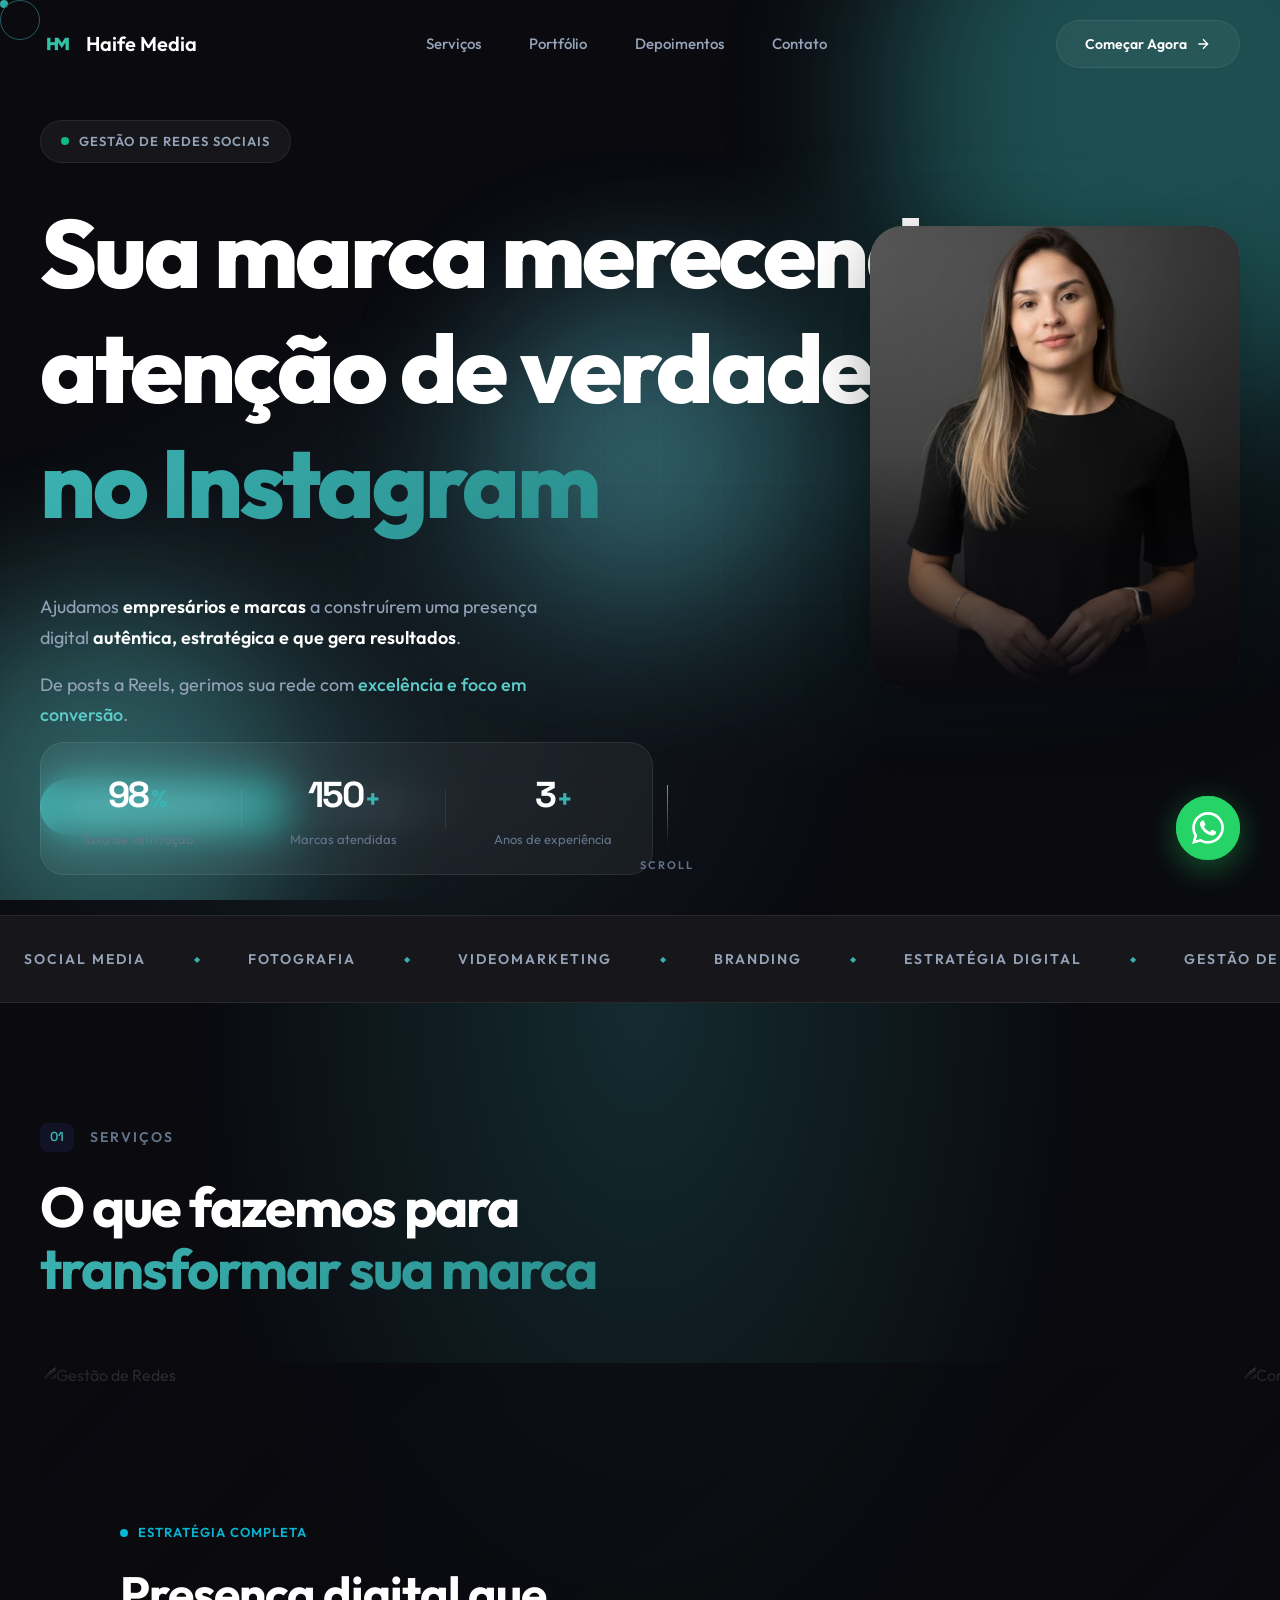
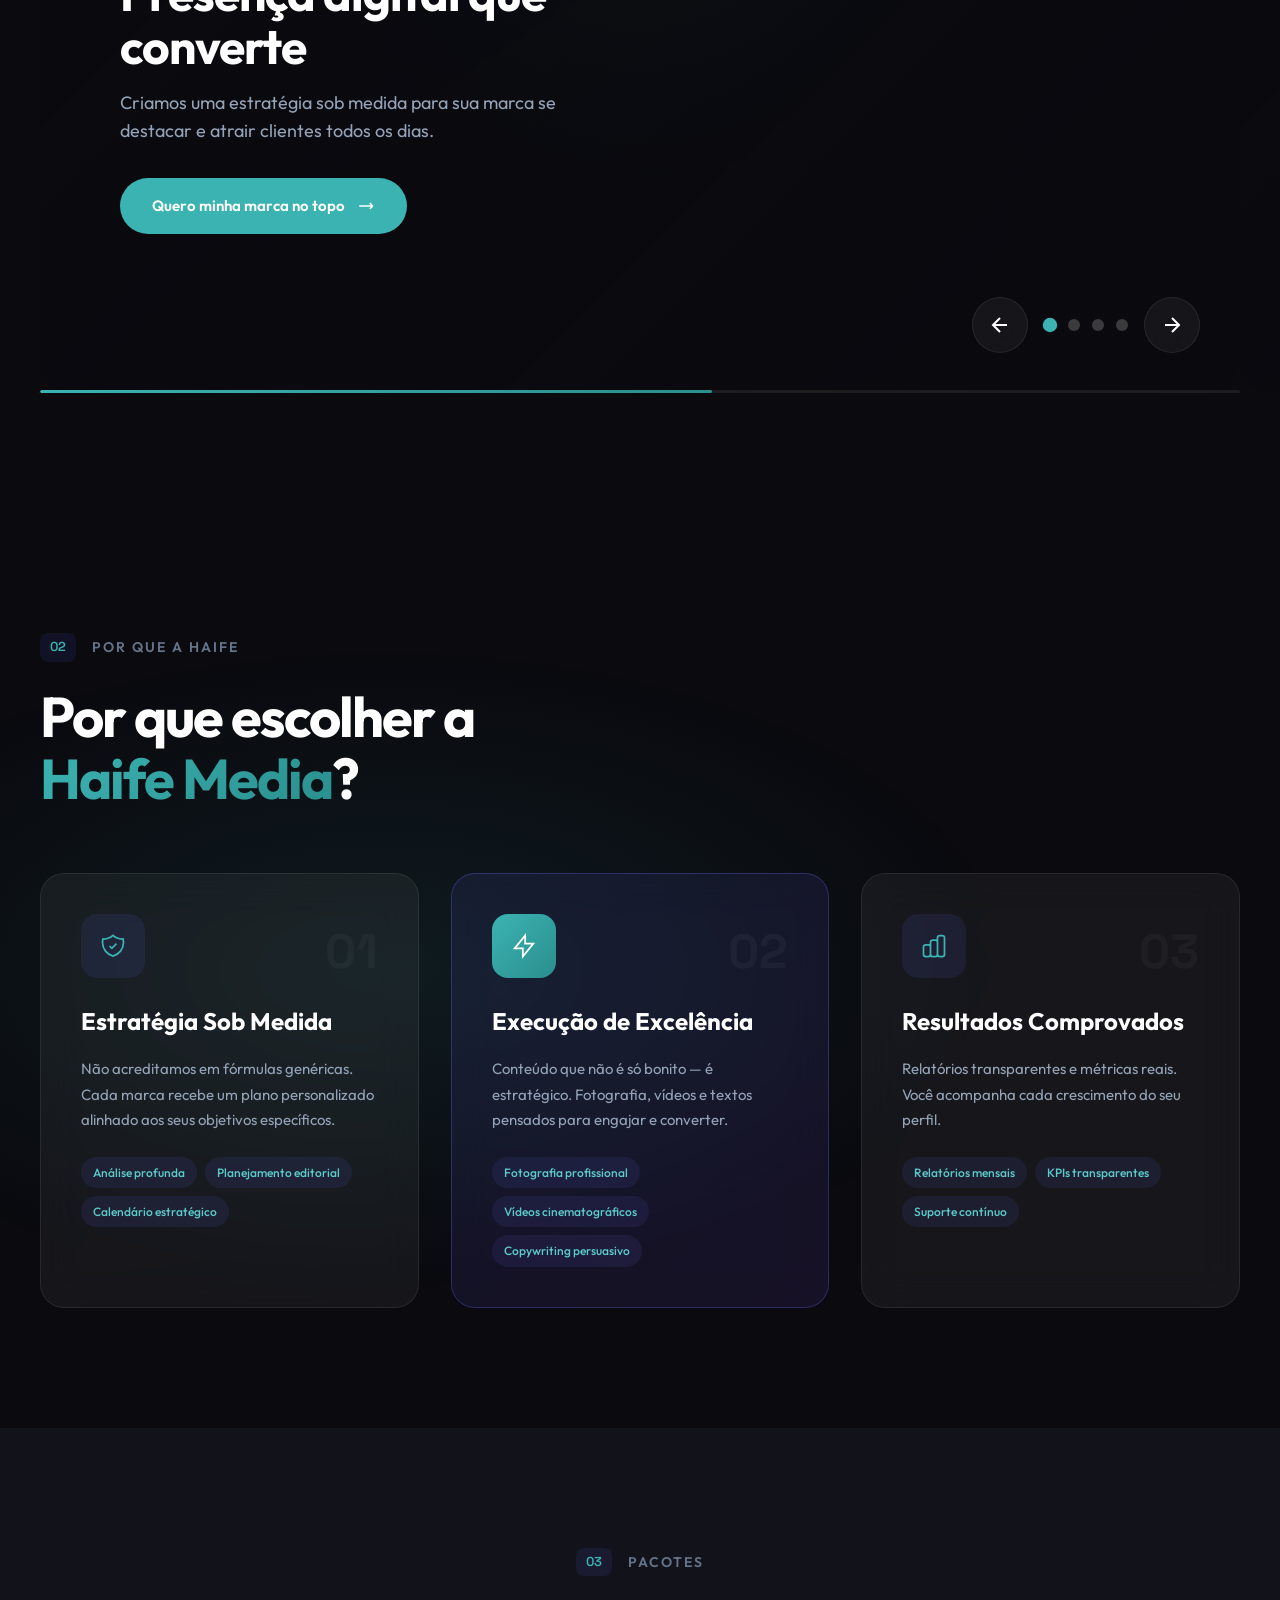
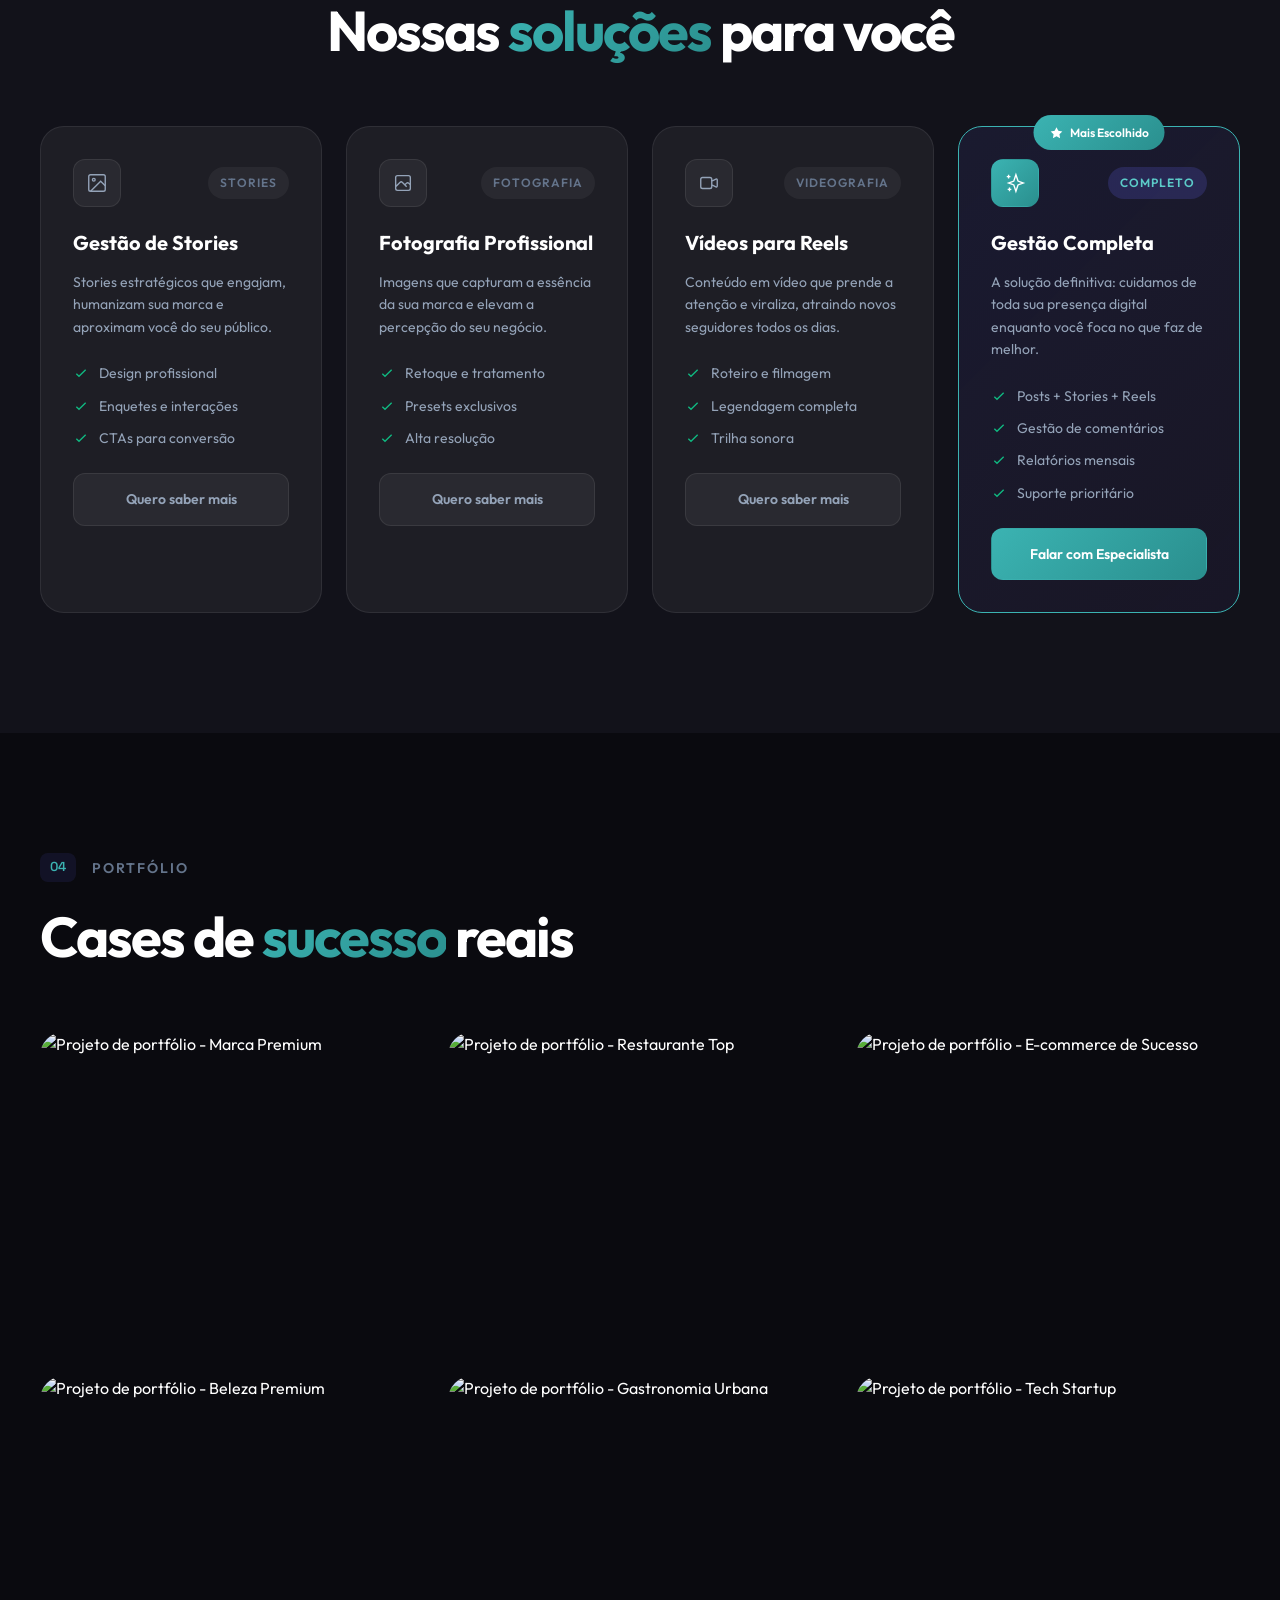
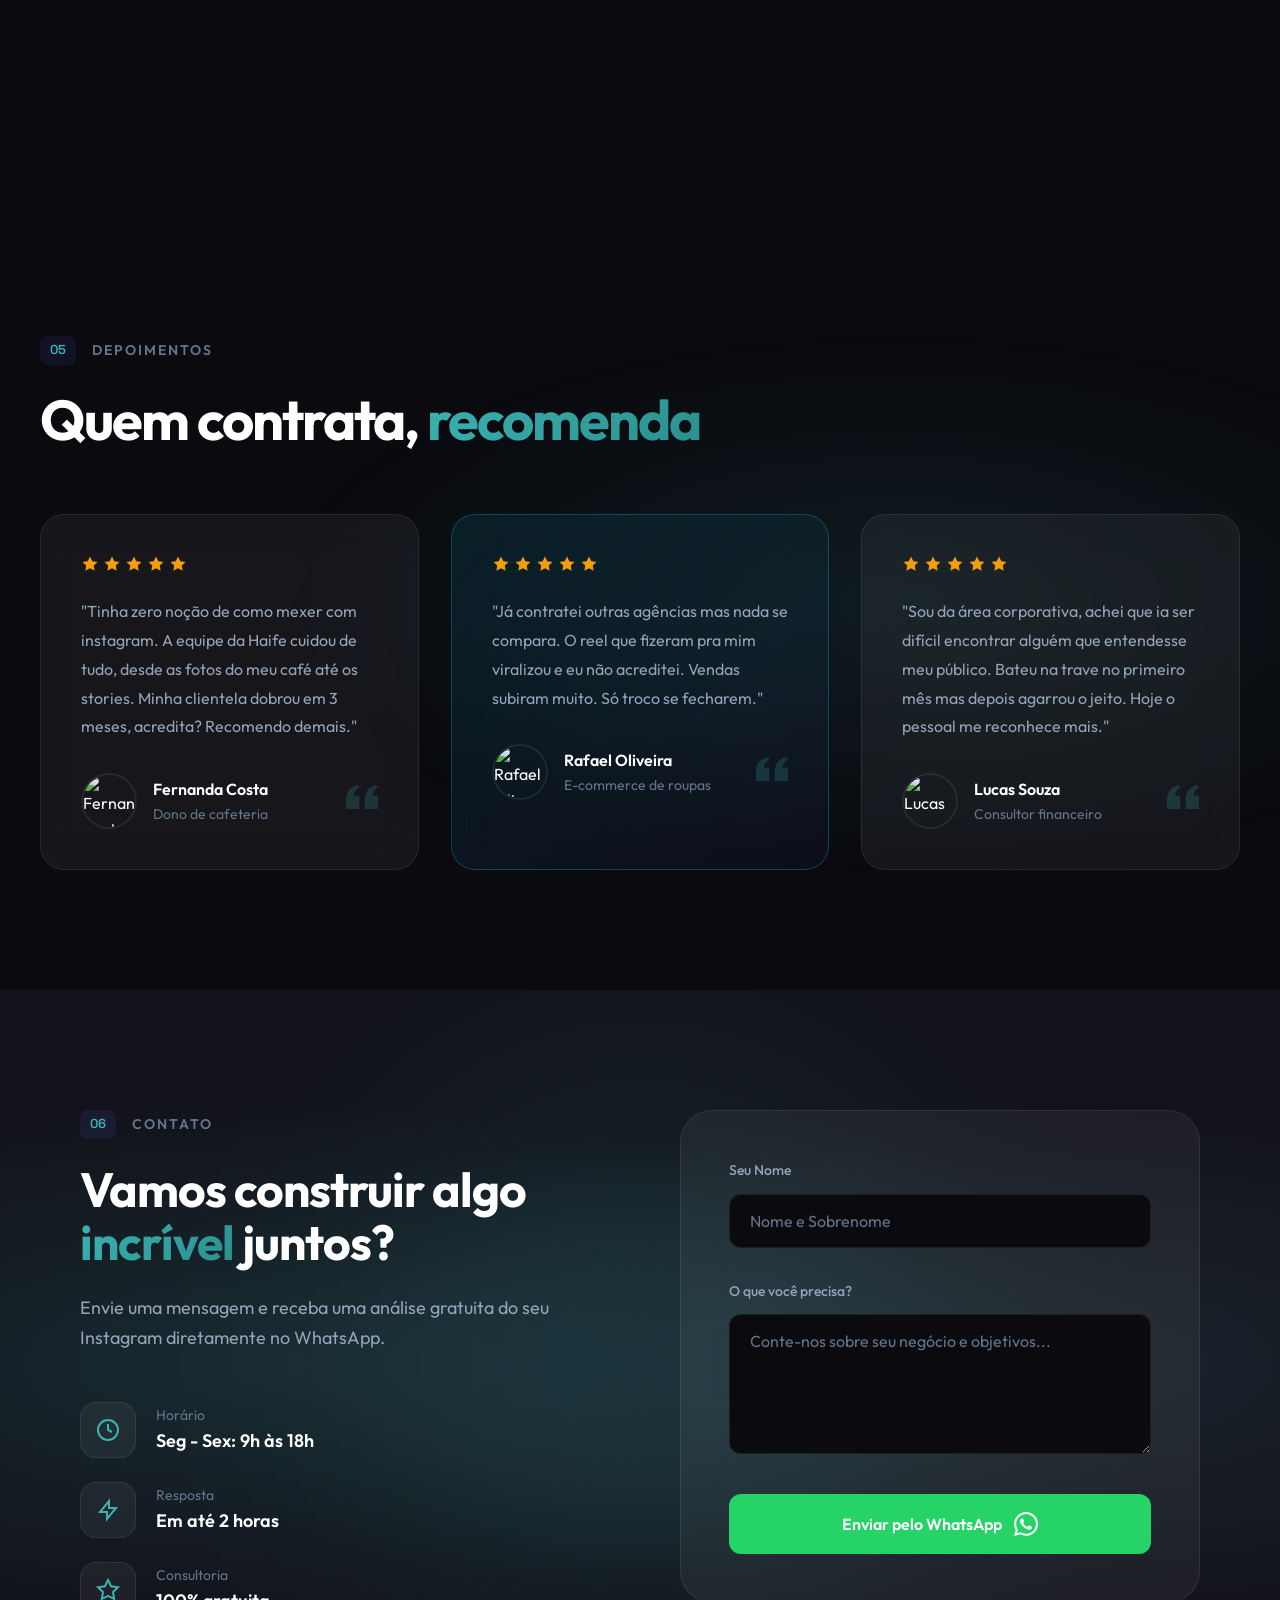
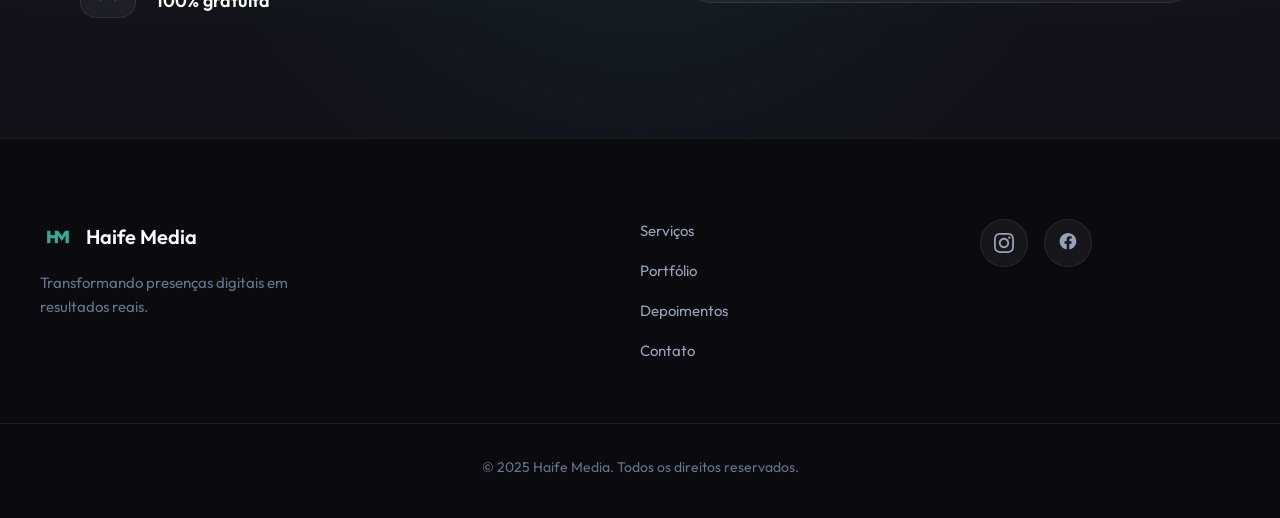
==== commit 71834119: "Add main JavaScript and CSS files for website functionality and styling" ====
--- a/index.html
+++ b/index.html
@@ -3,15 +3,24 @@
 <head>
     <meta charset="UTF-8"/>
     <meta name="viewport" content="width=device-width, initial-scale=1.0"/>
-    <title>Haife Media | Transformamos sua Presença Online</title>
-
-    <meta property="og:title" content="Haife Media | Transformamos sua Presença Online">
+    <title>Haife Media | Transformamos sua Presença Digital</title>
+
+    <meta property="og:title" content="Haife Media | Transformamos sua Presença Digital">
     <meta property="og:description" content="Da estratégia criativa à gestão completa do seu Instagram. Ajudamos marcas a se conectarem com seu público e a crescerem de forma autêntica e impactante.">
     <meta property="og:image" content="https://haifemedia.com.br/imagens/og-image.png">
     <meta property="og:url" content="https://haifemedia.com.br">
     <meta property="og:type" content="website">
 
+    <meta name="description" content="Haife Media - Agência de Marketing Digital especializada em gestão de redes sociais, conteúdo profissional e crescimento estratégico para marcas.">
+    <meta name="theme-color" content="#6366f1">
+
     <link rel="icon" type="image/png" href="imagens/favicon.png">
+
+    <link rel="preconnect" href="https://fonts.googleapis.com">
+    <link rel="preconnect" href="https://fonts.gstatic.com" crossorigin>
+    <link href="https://fonts.googleapis.com/css2?family=Outfit:wght@300;400;500;600;700;800;900&family=Space+Grotesk:wght@400;500;600;700&display=swap" rel="stylesheet">
+
+    <link rel="stylesheet" href="styles.css">
 
     <script async src="https://www.googletagmanager.com/gtag/js?id=G-XXXXXXXXXX"></script>
     <script>
@@ -20,1192 +29,971 @@
         gtag('js', new Date());
         gtag('config', 'G-XXXXXXXXXX');
     </script>
-
-    <script src="https://cdn.tailwindcss.com"></script>
-    <script src="https://unpkg.com/lucide@latest"></script>
-
-    <link rel="preconnect" href="https://fonts.googleapis.com">
-    <link rel="preconnect" href="https://fonts.gstatic.com" crossorigin>
-    <link href="https://fonts.googleapis.com/css2?family=Inter:wght@300;400;500;600;700;800&display=swap" rel="stylesheet">
-
-    <style>
-        :root {
-            --primary: #3bb3b2;
-            --primary-light: #5ccbc9;
-            --primary-dark: #2a8f8e;
-            --secondary: #6acee0;
-            --dark: #0f172a;
-            --dark-soft: #1e293b;
-            --gray-50: #f8fafc;
-            --gray-100: #f1f5f9;
-            --gray-200: #e2e8f0;
-            --gray-300: #cbd5e1;
-            --gray-400: #94a3b8;
-            --gray-500: #64748b;
-            --gray-600: #475569;
-            --gray-700: #334155;
-            --gray-800: #1e293b;
-        }
-
-        * {
-            margin: 0;
-            padding: 0;
-            box-sizing: border-box;
-        }
-
-        html {
-            scroll-behavior: smooth;
-        }
-
-        body {
-            font-family: 'Inter', -apple-system, BlinkMacSystemFont, sans-serif;
-            background: var(--gray-50);
-            color: var(--gray-800);
-            -webkit-font-smoothing: antialiased;
-            -moz-osx-font-smoothing: grayscale;
-            line-height: 1.6;
-        }
-
-        ::selection {
-            background: var(--primary);
-            color: white;
-        }
-
-        .text-gradient {
-            background: linear-gradient(135deg, var(--primary) 0%, var(--primary-dark) 100%);
-            -webkit-background-clip: text;
-            -webkit-text-fill-color: transparent;
-            background-clip: text;
-        }
-
-        .bg-gradient-primary {
-            background: linear-gradient(135deg, var(--primary) 0%, var(--primary-dark) 100%);
-        }
-
-        .btn-primary {
-            background: var(--dark);
-            color: white;
-            padding: 14px 32px;
-            border-radius: 12px;
-            font-weight: 600;
-            font-size: 15px;
-            transition: all 0.3s cubic-bezier(0.4, 0, 0.2, 1);
-            position: relative;
-            overflow: hidden;
-        }
-
-        .btn-primary::before {
-            content: '';
-            position: absolute;
-            inset: 0;
-            background: linear-gradient(135deg, var(--primary) 0%, var(--primary-dark) 100%);
-            opacity: 0;
-            transition: opacity 0.3s ease;
-        }
-
-        .btn-primary:hover::before {
-            opacity: 1;
-        }
-
-        .btn-primary:hover {
-            transform: translateY(-2px);
-            box-shadow: 0 20px 40px -12px rgba(59, 179, 178, 0.35);
-        }
-
-        .btn-primary span {
-            position: relative;
-            z-index: 1;
-        }
-
-        .btn-outline {
-            background: transparent;
-            color: var(--dark);
-            padding: 14px 32px;
-            border-radius: 12px;
-            font-weight: 600;
-            font-size: 15px;
-            border: 1.5px solid var(--gray-200);
-            transition: all 0.3s ease;
-        }
-
-        .btn-outline:hover {
-            border-color: var(--dark);
-            background: var(--dark);
-            color: white;
-        }
-
-        .nav-link {
-            color: var(--gray-600);
-            font-weight: 500;
-            font-size: 14px;
-            transition: color 0.2s ease;
-            position: relative;
-        }
-
-        .nav-link::after {
-            content: '';
-            position: absolute;
-            bottom: -4px;
-            left: 0;
-            width: 0;
-            height: 2px;
-            background: var(--primary);
-            transition: width 0.3s ease;
-        }
-
-        .nav-link:hover {
-            color: var(--dark);
-        }
-
-        .nav-link:hover::after {
-            width: 100%;
-        }
-
-        .fade-up {
-            opacity: 0;
-            transform: translateY(24px);
-            transition: opacity 0.8s cubic-bezier(0.4, 0, 0.2, 1), transform 0.8s cubic-bezier(0.4, 0, 0.2, 1);
-        }
-
-        .fade-up.visible {
-            opacity: 1;
-            transform: translateY(0);
-        }
-
-        .stagger-1 { transition-delay: 0.1s; }
-        .stagger-2 { transition-delay: 0.2s; }
-        .stagger-3 { transition-delay: 0.3s; }
-        .stagger-4 { transition-delay: 0.4s; }
-
-        .card {
-            background: white;
-            border-radius: 16px;
-            border: 1px solid var(--gray-100);
-            transition: all 0.4s cubic-bezier(0.4, 0, 0.2, 1);
-        }
-
-        .card:hover {
-            border-color: var(--gray-200);
-            box-shadow: 0 24px 48px -12px rgba(0, 0, 0, 0.08);
-            transform: translateY(-4px);
-        }
-
-        .card-icon {
-            width: 48px;
-            height: 48px;
-            border-radius: 12px;
-            display: flex;
-            align-items: center;
-            justify-content: center;
-            background: var(--gray-50);
-            transition: all 0.3s ease;
-        }
-
-        .card:hover .card-icon {
-            background: var(--primary);
-        }
-
-        .card:hover .card-icon svg {
-            color: white;
-        }
-
-        .portfolio-item {
-            position: relative;
-            overflow: hidden;
-            border-radius: 16px;
-        }
-
-        .portfolio-item img {
-            transition: transform 0.6s cubic-bezier(0.4, 0, 0.2, 1);
-        }
-
-        .portfolio-item:hover img {
-            transform: scale(1.05);
-        }
-
-        .portfolio-overlay {
-            position: absolute;
-            inset: 0;
-            background: linear-gradient(to top, rgba(15, 23, 42, 0.9) 0%, transparent 60%);
-            opacity: 0;
-            transition: opacity 0.4s ease;
-            display: flex;
-            align-items: flex-end;
-            padding: 24px;
-        }
-
-        .portfolio-item:hover .portfolio-overlay {
-            opacity: 1;
-        }
-
-        .service-card {
-            background: white;
-            border-radius: 20px;
-            padding: 32px;
-            border: 1px solid var(--gray-100);
-            transition: all 0.4s cubic-bezier(0.4, 0, 0.2, 1);
-            position: relative;
-        }
-
-        .service-card.featured {
-            border-color: var(--primary);
-            box-shadow: 0 0 0 4px rgba(59, 179, 178, 0.1);
-        }
-
-        .service-card:hover {
-            border-color: var(--gray-200);
-            box-shadow: 0 24px 48px -12px rgba(0, 0, 0, 0.08);
-            transform: translateY(-4px);
-        }
-
-        .stat-number {
-            font-size: 48px;
-            font-weight: 800;
-            letter-spacing: -2px;
-            line-height: 1;
-            background: linear-gradient(135deg, var(--dark) 0%, var(--gray-600) 100%);
-            -webkit-background-clip: text;
-            -webkit-text-fill-color: transparent;
-            background-clip: text;
-        }
-
-        .input-field {
-            width: 100%;
-            padding: 16px 20px;
-            border: 1.5px solid var(--gray-200);
-            border-radius: 12px;
-            font-size: 15px;
-            transition: all 0.2s ease;
-            background: white;
-        }
-
-        .input-field:focus {
-            outline: none;
-            border-color: var(--primary);
-            box-shadow: 0 0 0 4px rgba(59, 179, 178, 0.1);
-        }
-
-        .whatsapp-float {
-            position: fixed;
-            bottom: 32px;
-            right: 32px;
-            z-index: 50;
-            width: 60px;
-            height: 60px;
-            background: #25D366;
-            border-radius: 50%;
-            display: flex;
-            align-items: center;
-            justify-content: center;
-            box-shadow: 0 8px 32px rgba(37, 211, 102, 0.4);
-            transition: all 0.3s ease;
-        }
-
-        .whatsapp-float:hover {
-            transform: scale(1.1);
-            box-shadow: 0 12px 40px rgba(37, 211, 102, 0.5);
-        }
-
-        .whatsapp-float img {
-            width: 32px;
-            height: 32px;
-        }
-
-        .section-label {
-            display: inline-flex;
-            align-items: center;
-            gap: 8px;
-            font-size: 13px;
-            font-weight: 600;
-            text-transform: uppercase;
-            letter-spacing: 1.5px;
-            color: var(--gray-500);
-        }
-
-        .section-label::before {
-            content: '';
-            width: 24px;
-            height: 2px;
-            background: var(--primary);
-            border-radius: 1px;
-        }
-
-        .divider {
-            width: 100%;
-            height: 1px;
-            background: linear-gradient(to right, transparent, var(--gray-200), transparent);
-        }
-
-        /* Hero Carousel */
-        .hero-carousel {
-            position: relative;
-            height: 85vh;
-            min-height: 600px;
-            overflow: hidden;
-            background: var(--dark);
-        }
-
-        .carousel-track {
-            position: absolute;
-            inset: 0;
-            display: flex;
-            transition: transform 0.8s cubic-bezier(0.4, 0, 0.2, 1);
-        }
-
-        .carousel-slide {
-            position: relative;
-            min-width: 100%;
-            height: 100%;
-            display: flex;
-            align-items: center;
-            justify-content: center;
-        }
-
-        .carousel-slide img {
-            position: absolute;
-            inset: 0;
-            width: 100%;
-            height: 100%;
-            object-fit: cover;
-            opacity: 0.6;
-        }
-
-        .carousel-overlay {
-            position: absolute;
-            inset: 0;
-            background: linear-gradient(135deg, rgba(15, 23, 42, 0.85) 0%, rgba(15, 23, 42, 0.4) 100%);
-        }
-
-        .carousel-content {
-            position: relative;
-            z-index: 10;
-            text-align: center;
-            max-width: 800px;
-            padding: 0 24px;
-        }
-
-        .carousel-tag {
-            display: inline-block;
-            padding: 8px 20px;
-            background: rgba(59, 179, 178, 0.2);
-            border: 1px solid rgba(59, 179, 178, 0.4);
-            border-radius: 100px;
-            color: var(--secondary);
-            font-size: 13px;
-            font-weight: 600;
-            letter-spacing: 1px;
-            text-transform: uppercase;
-            margin-bottom: 24px;
-        }
-
-        .carousel-title {
-            font-size: clamp(2rem, 5vw, 3.5rem);
-            font-weight: 800;
-            color: white;
-            line-height: 1.1;
-            margin-bottom: 16px;
-            letter-spacing: -1px;
-        }
-
-        .carousel-subtitle {
-            font-size: clamp(1rem, 2vw, 1.25rem);
-            color: rgba(255, 255, 255, 0.7);
-            max-width: 600px;
-            margin: 0 auto;
-            line-height: 1.6;
-        }
-
-        .carousel-btn {
-            display: inline-flex;
-            align-items: center;
-            gap: 8px;
-            margin-top: 32px;
-            padding: 16px 36px;
-            background: var(--primary);
-            color: white;
-            font-weight: 600;
-            font-size: 15px;
-            border-radius: 12px;
-            transition: all 0.3s ease;
-        }
-
-        .carousel-btn:hover {
-            background: var(--primary-dark);
-            transform: translateY(-2px);
-            box-shadow: 0 20px 40px rgba(59, 179, 178, 0.4);
-        }
-
-        .carousel-nav {
-            position: absolute;
-            top: 50%;
-            transform: translateY(-50%);
-            z-index: 20;
-            width: 56px;
-            height: 56px;
-            background: rgba(255, 255, 255, 0.1);
-            backdrop-filter: blur(10px);
-            border: 1px solid rgba(255, 255, 255, 0.2);
-            border-radius: 50%;
-            display: flex;
-            align-items: center;
-            justify-content: center;
-            cursor: pointer;
-            transition: all 0.3s ease;
-            color: white;
-        }
-
-        .carousel-nav:hover {
-            background: rgba(255, 255, 255, 0.2);
-            transform: translateY(-50%) scale(1.05);
-        }
-
-        .carousel-nav.prev { left: 32px; }
-        .carousel-nav.next { right: 32px; }
-
-        .carousel-dots {
-            position: absolute;
-            bottom: 40px;
-            left: 50%;
-            transform: translateX(-50%);
-            z-index: 20;
-            display: flex;
-            gap: 12px;
-        }
-
-        .carousel-dot {
-            width: 12px;
-            height: 12px;
-            border-radius: 50%;
-            background: rgba(255, 255, 255, 0.3);
-            cursor: pointer;
-            transition: all 0.3s ease;
-        }
-
-        .carousel-dot.active {
-            background: var(--primary);
-            transform: scale(1.2);
-        }
-
-        .carousel-dot:hover {
-            background: rgba(255, 255, 255, 0.6);
-        }
-
-        .carousel-progress {
-            position: absolute;
-            bottom: 0;
-            left: 0;
-            height: 3px;
-            background: var(--primary);
-            z-index: 20;
-            transition: width 0.1s linear;
-        }
-
-        @media (max-width: 768px) {
-            .hero-carousel {
-                height: 70vh;
-                min-height: 500px;
-            }
-
-            .carousel-nav {
-                width: 44px;
-                height: 44px;
-            }
-
-            .carousel-nav.prev { left: 16px; }
-            .carousel-nav.next { right: 16px; }
-
-            .carousel-dots {
-                bottom: 24px;
-            }
-        }
-
-        @media (max-width: 768px) {
-            .whatsapp-float {
-                bottom: 20px;
-                right: 20px;
-                width: 56px;
-                height: 56px;
-            }
-
-            .whatsapp-float img {
-                width: 28px;
-                height: 28px;
-            }
-        }
-    </style>
 </head>
 <body>
-
-<header class="fixed top-0 left-0 right-0 z-50 transition-all duration-500" id="header">
-    <div class="max-w-7xl mx-auto px-6 lg:px-8">
-        <div class="flex items-center justify-between h-20">
-            <a href="#" class="flex items-center gap-3">
-                <img src="imagens/favicon.png" alt="Haife Media" class="h-9 w-auto">
-                <span class="font-bold text-xl text-[--dark]">Haife Media</span>
+    <div class="cursor"></div>
+    <div class="cursor-follower"></div>
+
+    <div class="loading-screen">
+        <div class="loader">
+            <div class="loader-logo">
+                <img src="imagens/favicon.png" alt="Haife Media" class="loader-img">
+            </div>
+            <span class="loader-text">Haife Media</span>
+            <div class="loader-bar">
+                <div class="loader-progress"></div>
+            </div>
+        </div>
+    </div>
+
+    <div class="scroll-progress"></div>
+
+    <div class="floating-orbs">
+        <div class="orb orb-1"></div>
+        <div class="orb orb-2"></div>
+        <div class="orb orb-3"></div>
+    </div>
+
+    <header class="header" id="header">
+        <div class="header-inner">
+            <a href="#" class="logo">
+                <img src="imagens/favicon.png" alt="Haife Media" class="logo-img">
+                <span class="logo-text">Haife Media</span>
             </a>
 
-            <nav class="hidden md:flex items-center gap-10">
-                <a href="#pacotes" class="nav-link">Pacotes</a>
+            <nav class="nav-desktop">
+                <a href="#servicos" class="nav-link">Serviços</a>
                 <a href="#portfolio" class="nav-link">Portfólio</a>
+                <a href="#depoimentos" class="nav-link">Depoimentos</a>
                 <a href="#contato" class="nav-link">Contato</a>
             </nav>
 
-            <a href="#contato" class="btn-primary hidden md:inline-flex">
-                <span>Começar Agora</span>
+            <a href="#contato" class="btn-magnetic">
+                <span class="btn-inner">
+                    <span class="btn-text">Começar Agora</span>
+                    <svg class="btn-icon" viewBox="0 0 24 24" fill="none" stroke="currentColor" stroke-width="2">
+                        <path d="M5 12h14M12 5l7 7-7 7"/>
+                    </svg>
+                </span>
             </a>
 
-            <button id="menu-btn" class="md:hidden p-2 -mr-2">
-                <svg class="w-6 h-6 text-gray-700" fill="none" stroke="currentColor" viewBox="0 0 24 24">
-                    <path stroke-linecap="round" stroke-linejoin="round" stroke-width="1.5" d="M4 6h16M4 12h16m-7 6h7"></path>
-                </svg>
+            <button class="menu-toggle" id="menuToggle" aria-label="Menu">
+                <span class="menu-line"></span>
+                <span class="menu-line"></span>
+                <span class="menu-line"></span>
             </button>
         </div>
-    </div>
-
-    <div id="mobile-menu" class="md:hidden hidden bg-white border-t border-gray-100">
-        <div class="px-6 py-6 space-y-4">
-            <a href="#pacotes" class="block text-gray-700 font-medium py-2">Pacotes</a>
-            <a href="#portfolio" class="block text-gray-700 font-medium py-2">Portfólio</a>
-            <a href="#contato" class="block text-gray-700 font-medium py-2">Contato</a>
-            <a href="#contato" class="block btn-primary text-center mt-4">Começar Agora</a>
+    </header>
+
+    <div class="mobile-menu" id="mobileMenu">
+        <div class="mobile-menu-inner">
+            <nav class="mobile-nav">
+                <a href="#servicos" class="mobile-nav-link" data-text="Serviços">
+                    <span class="mobile-nav-number">01</span>
+                    <span class="mobile-nav-text">Serviços</span>
+                </a>
+                <a href="#portfolio" class="mobile-nav-link" data-text="Portfólio">
+                    <span class="mobile-nav-number">02</span>
+                    <span class="mobile-nav-text">Portfólio</span>
+                </a>
+                <a href="#depoimentos" class="mobile-nav-link" data-text="Depoimentos">
+                    <span class="mobile-nav-number">03</span>
+                    <span class="mobile-nav-text">Depoimentos</span>
+                </a>
+                <a href="#contato" class="mobile-nav-link" data-text="Contato">
+                    <span class="mobile-nav-number">04</span>
+                    <span class="mobile-nav-text">Contato</span>
+                </a>
+            </nav>
+            <div class="mobile-menu-footer">
+                <a href="#contato" class="btn-primary-magnetic">
+                    <span>Falar com Especialista</span>
+                </a>
+            </div>
         </div>
     </div>
-</header>
-
-<main>
-    <section class="min-h-screen flex items-center pt-20 pb-24 relative overflow-hidden">
-        <div class="absolute inset-0 bg-gradient-to-b from-white via-gray-50 to-white"></div>
-        <div class="absolute top-1/4 right-0 w-[600px] h-[600px] bg-gradient-to-br from-[#3bb3b2]/5 to-[#6acee0]/5 rounded-full blur-3xl"></div>
-        <div class="absolute bottom-1/4 left-0 w-[400px] h-[400px] bg-gradient-to-tr from-[#3bb3b2]/5 to-transparent rounded-full blur-3xl"></div>
-
-        <div class="max-w-7xl mx-auto px-6 lg:px-8 relative z-10">
-            <div class="grid lg:grid-cols-2 gap-16 lg:gap-24 items-center">
-                <div>
-                    <div class="fade-up stagger-1">
-                        <span class="section-label">Transformação Digital</span>
-                    </div>
-
-                    <h1 class="mt-6 text-4xl md:text-5xl lg:text-6xl font-bold text-[--dark] leading-[1.1] tracking-tight fade-up stagger-2">
-                        Correria e Marketing<br>
-                        <span class="text-gradient">sem estratégia?</span>
-                    </h1>
-
-                    <p class="mt-8 text-lg md:text-xl text-gray-600 leading-relaxed max-w-lg fade-up stagger-3">
-                        Se você é <strong class="text-gray-900">empreendedor</strong> ou um profissional em busca de uma 
-                        <strong class="text-gray-900">agência parceira e confiável</strong>, está no lugar certo.
+
+    <main>
+        <section class="hero" id="hero">
+            <div class="hero-bg">
+                <div class="hero-gradient"></div>
+                <div class="hero-grid"></div>
+            </div>
+
+            <div class="hero-content">
+                    <div class="hero-badge" data-animate="fade-up">
+                    <span class="badge-dot"></span>
+                    <span class="badge-text">Gestão de Redes Sociais</span>
+                </div>
+
+                <h1 class="hero-title">
+                    <span class="title-line" data-animate="fade-up" data-delay="100">
+                        <span class="title-word">Sua marca merecendo</span>
+                    </span>
+                    <span class="title-line" data-animate="fade-up" data-delay="200">
+                        <span class="title-word">atenção de verdade</span>
+                    </span>
+                    <span class="title-line" data-animate="fade-up" data-delay="300">
+                        <span class="title-gradient title-word">no Instagram</span>
+                    </span>
+                </h1>
+
+                <div class="hero-description" data-animate="fade-up" data-delay="400">
+                    <p class="desc-line">
+                        Ajudamos <strong>empresários e marcas</strong> a construírem uma presença digital 
+                        <strong>autêntica, estratégica e que gera resultados</strong>.
                     </p>
-
-                    <p class="mt-4 text-lg text-gray-600 leading-relaxed max-w-lg fade-up stagger-3">
-                        Vamos te ajudar a <span class="text-gradient font-semibold">crescer seu negócio de forma estratégica</span>.
+                    <p class="desc-line">
+                        De posts a Reels, gerimos sua rede com <span class="text-highlight">excelência e foco em conversão</span>.
                     </p>
-
-                    <div class="mt-10 flex flex-wrap items-center gap-4 fade-up stagger-4">
-                        <a href="#contato" class="btn-primary">
-                            <span>Falar com Especialista</span>
-                        </a>
-                        <a href="#portfolio" class="btn-outline">
-                            Ver Trabalhos
-                        </a>
-                    </div>
-                </div>
-
-                <div class="relative fade-up">
-                    <div class="relative">
-                        <div class="absolute inset-0 bg-gradient-to-br from-[#3bb3b2]/10 to-[#6acee0]/10 rounded-3xl transform rotate-3"></div>
-                        <img src="imagens/rhaiane-profile.jpeg" alt="Rhaiane, social media da Haife Media"
-                             class="relative rounded-2xl shadow-2xl w-full"/>
-
-                        <div class="absolute -bottom-6 -left-6 bg-white p-5 rounded-xl shadow-lg border border-gray-100">
-                            <div class="flex items-center gap-3">
-                                <div class="w-10 h-10 bg-green-100 rounded-full flex items-center justify-center">
-                                    <svg class="w-5 h-5 text-green-600" fill="none" stroke="currentColor" viewBox="0 0 24 24">
-                                        <path stroke-linecap="round" stroke-linejoin="round" stroke-width="2" d="M5 13l4 4L19 7"></path>
-                                    </svg>
-                                </div>
-                                <div>
-                                    <p class="font-semibold text-sm text-gray-900">+300%</p>
-                                    <p class="text-xs text-gray-500">engajamento médio</p>
-                                </div>
-                            </div>
-                        </div>
-                    </div>
-                </div>
-            </div>
-
-            <div class="mt-20 pt-16 border-t border-gray-100">
-                <div class="grid grid-cols-3 gap-8 md:gap-16">
-                    <div class="text-center fade-up stagger-1">
-                        <p class="stat-number">98%</p>
-                        <p class="mt-2 text-sm text-gray-500 font-medium">Taxa de satisfação</p>
-                    </div>
-                    <div class="text-center fade-up stagger-2">
-                        <p class="stat-number">+150</p>
-                        <p class="mt-2 text-sm text-gray-500 font-medium">Marcas atendidas</p>
-                    </div>
-                    <div class="text-center fade-up stagger-3">
-                        <p class="stat-number">3+</p>
-                        <p class="mt-2 text-sm text-gray-500 font-medium">Anos de experiência</p>
-                    </div>
-                </div>
-            </div>
-        </div>
-    </section>
-
-    <!-- Hero Carousel -->
-    <section id="showcase" class="hero-carousel">
-        <div class="carousel-track" id="carouselTrack">
-            <div class="carousel-slide">
-                <img src="https://images.unsplash.com/photo-1460925895917-afdab827c52f?w=1920&q=80" alt="Dashboard de métricas">
-                <div class="carousel-overlay"></div>
-                <div class="carousel-content">
-                    <span class="carousel-tag">Gestão de Redes</span>
-                    <h2 class="carousel-title">Transforme seguidores em clientes</h2>
-                    <p class="carousel-subtitle">Estratégias que conectam sua marca ao público certo, no momento certo.</p>
-                    <a href="#contato" class="carousel-btn">
-                        Quero resultados assim
-                        <svg class="w-5 h-5" fill="none" stroke="currentColor" viewBox="0 0 24 24">
-                            <path stroke-linecap="round" stroke-linejoin="round" stroke-width="2" d="M17 8l4 4m0 0l-4 4m4-4H3"></path>
+                </div>
+
+                <div class="hero-cta" data-animate="fade-up" data-delay="500">
+                    <a href="#contato" class="btn-primary-magnetic btn-large">
+                        <span class="btn-inner">
+                            <span class="btn-text">Falar com Especialista</span>
+                            <svg class="btn-icon" viewBox="0 0 24 24" fill="none" stroke="currentColor" stroke-width="2">
+                                <path d="M17 8l4 4m0 0l-4 4m4-4H3"/>
+                            </svg>
+                        </span>
+                    </a>
+                    <a href="#portfolio" class="btn-ghost">
+                        <span>Ver Trabalhos</span>
+                        <svg viewBox="0 0 24 24" fill="none" stroke="currentColor" stroke-width="2">
+                            <path d="M7 17L17 7M17 7H7M17 7V17"/>
                         </svg>
                     </a>
                 </div>
             </div>
 
-            <div class="carousel-slide">
-                <img src="https://images.unsplash.com/photo-1611162617474-5b21e879e113?w=1920&q=80" alt="Conteúdo para Instagram">
-                <div class="carousel-overlay"></div>
-                <div class="carousel-content">
-                    <span class="carousel-tag">Conteúdo Profissional</span>
-                    <h2 class="carousel-title">Fotos e vídeos que impactam</h2>
-                    <p class="carousel-subtitle">Produção audiovisual completa para sua marca se destacar no feed e nos stories.</p>
-                    <a href="#pacotes" class="carousel-btn">
-                        Ver pacotes
-                        <svg class="w-5 h-5" fill="none" stroke="currentColor" viewBox="0 0 24 24">
-                            <path stroke-linecap="round" stroke-linejoin="round" stroke-width="2" d="M17 8l4 4m0 0l-4 4m4-4H3"></path>
+            <div class="hero-visual">
+                <div class="hero-image-container" data-animate="fade-up" data-delay="200">
+                    <div class="hero-image-wrapper">
+                        <div class="hero-image-glow"></div>
+                        <img src="imagens/rhaiane-profile.jpeg" alt="Rhaiane, social media da Haife Media" class="hero-image"/>
+                        <div class="hero-image-reflection"></div>
+                    </div>
+
+                    <div class="floating-card card-1" data-animate="float" data-delay="0">
+                        <div class="floating-card-icon">
+                            <svg viewBox="0 0 24 24" fill="none" stroke="currentColor" stroke-width="2">
+                                <path d="M13 7h8m0 0v8m0-8l-8 8-4-4-6 6"/>
+                            </svg>
+                        </div>
+                        <div class="floating-card-content">
+                            <span class="floating-card-value">+300%</span>
+                            <span class="floating-card-label">engajamento</span>
+                        </div>
+                    </div>
+
+                    <div class="floating-card card-2" data-animate="float" data-delay="200">
+                        <div class="floating-card-icon success">
+                            <svg viewBox="0 0 24 24" fill="none" stroke="currentColor" stroke-width="2">
+                                <path d="M5 13l4 4L19 7"/>
+                            </svg>
+                        </div>
+                        <div class="floating-card-content">
+                            <span class="floating-card-value">98%</span>
+                            <span class="floating-card-label">satisfação</span>
+                        </div>
+                    </div>
+
+                    <div class="floating-card card-3" data-animate="float" data-delay="400">
+                        <div class="floating-card-icon accent">
+                            <svg viewBox="0 0 24 24" fill="none" stroke="currentColor" stroke-width="2">
+                                <path d="M12 2L15.09 8.26L22 9.27L17 14.14L18.18 21.02L12 17.77L5.82 21.02L7 14.14L2 9.27L8.91 8.26L12 2Z"/>
+                            </svg>
+                        </div>
+                        <div class="floating-card-content">
+                            <span class="floating-card-value">5.0</span>
+                            <span class="floating-card-label">avaliação</span>
+                        </div>
+                    </div>
+                </div>
+            </div>
+
+            <div class="hero-stats" data-animate="fade-up" data-delay="600">
+                <div class="stat-item">
+                    <span class="stat-number" data-count="98">0</span>
+                    <span class="stat-suffix">%</span>
+                    <span class="stat-label">Taxa de satisfação</span>
+                </div>
+                <div class="stat-divider"></div>
+                <div class="stat-item">
+                    <span class="stat-number" data-count="150">0</span>
+                    <span class="stat-suffix">+</span>
+                    <span class="stat-label">Marcas atendidas</span>
+                </div>
+                <div class="stat-divider"></div>
+                <div class="stat-item">
+                    <span class="stat-number" data-count="3">0</span>
+                    <span class="stat-suffix">+</span>
+                    <span class="stat-label">Anos de experiência</span>
+                </div>
+            </div>
+
+            <div class="scroll-indicator" data-animate="fade-up" data-delay="800">
+                <div class="scroll-line"></div>
+                <span class="scroll-text">Scroll</span>
+            </div>
+        </section>
+
+        <section class="marquee-section">
+            <div class="marquee">
+                <div class="marquee-content">
+                    <span class="marquee-item">Social Media</span>
+                    <span class="marquee-separator">◆</span>
+                    <span class="marquee-item">Fotografia</span>
+                    <span class="marquee-separator">◆</span>
+                    <span class="marquee-item">Videomarketing</span>
+                    <span class="marquee-separator">◆</span>
+                    <span class="marquee-item">Branding</span>
+                    <span class="marquee-separator">◆</span>
+                    <span class="marquee-item">Estratégia Digital</span>
+                    <span class="marquee-separator">◆</span>
+                    <span class="marquee-item">Gestão de Conteúdo</span>
+                    <span class="marquee-separator">◆</span>
+                    <span class="marquee-item">Reels & TikTok</span>
+                    <span class="marquee-separator">◆</span>
+                    <span class="marquee-item">Stories</span>
+                    <span class="marquee-separator">◆</span>
+                </div>
+                <div class="marquee-content" aria-hidden="true">
+                    <span class="marquee-item">Social Media</span>
+                    <span class="marquee-separator">◆</span>
+                    <span class="marquee-item">Fotografia</span>
+                    <span class="marquee-separator">◆</span>
+                    <span class="marquee-item">Videomarketing</span>
+                    <span class="marquee-separator">◆</span>
+                    <span class="marquee-item">Branding</span>
+                    <span class="marquee-separator">◆</span>
+                    <span class="marquee-item">Estratégia Digital</span>
+                    <span class="marquee-separator">◆</span>
+                    <span class="marquee-item">Gestão de Conteúdo</span>
+                    <span class="marquee-separator">◆</span>
+                    <span class="marquee-item">Reels & TikTok</span>
+                    <span class="marquee-separator">◆</span>
+                    <span class="marquee-item">Stories</span>
+                    <span class="marquee-separator">◆</span>
+                </div>
+            </div>
+        </section>
+
+        <section class="showcase" id="showcase">
+            <div class="showcase-bg">
+                <div class="showcase-gradient"></div>
+            </div>
+
+            <div class="showcase-header">
+                <div class="section-label" data-animate="fade-up">
+                    <span class="label-number">01</span>
+                    <span class="label-text">Serviços</span>
+                </div>
+                <h2 class="section-title" data-animate="fade-up" data-delay="100">
+                    O que fazemos para <br/><span class="title-gradient">transformar sua marca</span>
+                </h2>
+            </div>
+
+            <div class="showcase-carousel">
+                <div class="carousel-track" id="carouselTrack">
+                    <div class="carousel-slide" data-slide="0">
+                        <div class="slide-bg">
+                            <img src="https://images.unsplash.com/photo-1611162616305-c69b3fa7fbe0?q=90&w=1920" alt="Gestão de Redes"/>
+                        </div>
+                        <div class="slide-overlay"></div>
+                        <div class="slide-content">
+                            <div class="slide-badge">
+                                <span class="badge-pulse"></span>
+                                Estratégia Completa
+                            </div>
+                            <h3 class="slide-title">Presença digital que converte</h3>
+                            <p class="slide-description">Criamos uma estratégia sob medida para sua marca se destacar e atrair clientes todos os dias.</p>
+                            <a href="#contato" class="slide-cta">
+                                <span>Quero minha marca no topo</span>
+                                <svg viewBox="0 0 24 24" fill="none" stroke="currentColor" stroke-width="2">
+                                    <path d="M17 8l4 4m0 0l-4 4m4-4H3"/>
+                                </svg>
+                            </a>
+                        </div>
+                    </div>
+
+                    <div class="carousel-slide" data-slide="1">
+                        <div class="slide-bg">
+                            <img src="https://images.unsplash.com/photo-1611162617213-7d7a39e9b1d7?q=90&w=1920" alt="Conteúdo Profissional"/>
+                        </div>
+                        <div class="slide-overlay"></div>
+                        <div class="slide-content">
+                            <div class="slide-badge">
+                                <span class="badge-pulse"></span>
+                                Conteúdo Premium
+                            </div>
+                            <h3 class="slide-title">Produção audiovisual de alto impacto</h3>
+                            <p class="slide-description">Fotografia profissional, Reels cinematográficos e vídeos que capturam atenção e engajam.</p>
+                            <a href="#servicos" class="slide-cta">
+                                <span>Ver detalhes</span>
+                                <svg viewBox="0 0 24 24" fill="none" stroke="currentColor" stroke-width="2">
+                                    <path d="M17 8l4 4m0 0l-4 4m4-4H3"/>
+                                </svg>
+                            </a>
+                        </div>
+                    </div>
+
+                    <div class="carousel-slide" data-slide="2">
+                        <div class="slide-bg">
+                            <img src="https://images.unsplash.com/photo-1557804506-669a67965ba0?q=90&w=1920" alt="Estratégia Digital"/>
+                        </div>
+                        <div class="slide-overlay"></div>
+                        <div class="slide-content">
+                            <div class="slide-badge">
+                                <span class="badge-pulse"></span>
+                                Análise & Métricas
+                            </div>
+                            <h3 class="slide-title">Resultados mensuráveis e reais</h3>
+                            <p class="slide-description">Acompanhe cada crescimento com relatórios detalhados e métricas que importam para seu negócio.</p>
+                            <a href="#contato" class="slide-cta">
+                                <span>Quero resultados reais</span>
+                                <svg viewBox="0 0 24 24" fill="none" stroke="currentColor" stroke-width="2">
+                                    <path d="M17 8l4 4m0 0l-4 4m4-4H3"/>
+                                </svg>
+                            </a>
+                        </div>
+                    </div>
+
+                    <div class="carousel-slide" data-slide="3">
+                        <div class="slide-bg">
+                            <img src="https://images.unsplash.com/photo-1561070791-36c11767b26a?q=90&w=1920" alt="Branding"/>
+                        </div>
+                        <div class="slide-overlay"></div>
+                        <div class="slide-content">
+                            <div class="slide-badge">
+                                <span class="badge-pulse"></span>
+                                Identidade Visual
+                            </div>
+                            <h3 class="slide-title">Uma identidade que se destaca</h3>
+                            <p class="slide-description">Construímos uma presença visual consistente que comunica autoridade e profissionalismo.</p>
+                            <a href="#contato" class="slide-cta">
+                                <span>Começar projeto</span>
+                                <svg viewBox="0 0 24 24" fill="none" stroke="currentColor" stroke-width="2">
+                                    <path d="M17 8l4 4m0 0l-4 4m4-4H3"/>
+                                </svg>
+                            </a>
+                        </div>
+                    </div>
+                </div>
+
+                <div class="carousel-controls">
+                    <button class="carousel-btn prev" id="carouselPrev">
+                        <svg viewBox="0 0 24 24" fill="none" stroke="currentColor" stroke-width="2">
+                            <path d="M19 12H5M12 19l-7-7 7-7"/>
                         </svg>
-                    </a>
-                </div>
-            </div>
-
-            <div class="carousel-slide">
-                <img src="https://images.unsplash.com/photo-1551288049-bebda4e38f71?w=1920&q=80" alt="Estratégia digital">
-                <div class="carousel-overlay"></div>
-                <div class="carousel-content">
-                    <span class="carousel-tag">Estratégia Digital</span>
-                    <h2 class="carousel-title">Dados que guiam decisões</h2>
-                    <p class="carousel-subtitle">Relatórios claros e métricas de performance para você acompanhar o crescimento.</p>
-                    <a href="#contato" class="carousel-btn">
-                        Começar hoje
-                        <svg class="w-5 h-5" fill="none" stroke="currentColor" viewBox="0 0 24 24">
-                            <path stroke-linecap="round" stroke-linejoin="round" stroke-width="2" d="M17 8l4 4m0 0l-4 4m4-4H3"></path>
+                    </button>
+                    <div class="carousel-dots" id="carouselDots">
+                        <span class="dot active" data-index="0"></span>
+                        <span class="dot" data-index="1"></span>
+                        <span class="dot" data-index="2"></span>
+                        <span class="dot" data-index="3"></span>
+                    </div>
+                    <button class="carousel-btn next" id="carouselNext">
+                        <svg viewBox="0 0 24 24" fill="none" stroke="currentColor" stroke-width="2">
+                            <path d="M5 12h14M12 5l7 7-7 7"/>
                         </svg>
-                    </a>
-                </div>
-            </div>
-
-            <div class="carousel-slide">
-                <img src="https://images.unsplash.com/photo-1556761175-5973dc0f32e7?w=1920&q=80" alt="Branding">
-                <div class="carousel-overlay"></div>
-                <div class="carousel-content">
-                    <span class="carousel-tag">Branding & Identidade</span>
-                    <h2 class="carousel-title">Uma marca que comunica</h2>
-                    <p class="carousel-subtitle">Design consistente que transmite os valores do seu negócio em cada publicação.</p>
-                    <a href="#contato" class="carousel-btn">
-                        Vamos conversar
-                        <svg class="w-5 h-5" fill="none" stroke="currentColor" viewBox="0 0 24 24">
-                            <path stroke-linecap="round" stroke-linejoin="round" stroke-width="2" d="M17 8l4 4m0 0l-4 4m4-4H3"></path>
+                    </button>
+                </div>
+
+                <div class="carousel-progress">
+                    <div class="progress-bar" id="progressBar"></div>
+                </div>
+            </div>
+        </section>
+
+        <section class="why-us" id="why-us">
+            <div class="why-us-bg">
+                <div class="why-us-gradient"></div>
+            </div>
+
+            <div class="why-us-header">
+                <div class="section-label" data-animate="fade-up">
+                    <span class="label-number">02</span>
+                    <span class="label-text">Por que a Haife</span>
+                </div>
+                <h2 class="section-title" data-animate="fade-up" data-delay="100">
+                    Por que escolher a <br/><span class="title-gradient">Haife Media</span>?
+                </h2>
+            </div>
+
+            <div class="why-us-grid">
+                <div class="why-card" data-animate="fade-up" data-delay="0">
+                    <div class="why-card-glow"></div>
+                    <div class="why-card-icon">
+                        <svg viewBox="0 0 24 24" fill="none" stroke="currentColor" stroke-width="1.5">
+                            <path d="M9 12l2 2 4-4m5.618-4.016A11.955 11.955 0 0112 2.944a11.955 11.955 0 01-8.618 3.04A12.02 12.02 0 003 9c0 5.591 3.824 10.29 9 11.622 5.176-1.332 9-6.03 9-11.622 0-1.042-.133-2.052-.382-3.016z"/>
                         </svg>
-                    </a>
-                </div>
-            </div>
-        </div>
-
-        <button class="carousel-nav prev" id="carouselPrev">
-            <svg class="w-6 h-6" fill="none" stroke="currentColor" viewBox="0 0 24 24">
-                <path stroke-linecap="round" stroke-linejoin="round" stroke-width="2" d="M15 19l-7-7 7-7"></path>
-            </svg>
-        </button>
-
-        <button class="carousel-nav next" id="carouselNext">
-            <svg class="w-6 h-6" fill="none" stroke="currentColor" viewBox="0 0 24 24">
-                <path stroke-linecap="round" stroke-linejoin="round" stroke-width="2" d="M9 5l7 7-7 7"></path>
-            </svg>
-        </button>
-
-        <div class="carousel-dots" id="carouselDots">
-            <div class="carousel-dot active" data-index="0"></div>
-            <div class="carousel-dot" data-index="1"></div>
-            <div class="carousel-dot" data-index="2"></div>
-            <div class="carousel-dot" data-index="3"></div>
-        </div>
-
-        <div class="carousel-progress" id="carouselProgress"></div>
-    </section>
-
-    <section class="py-24 bg-white">
-        <div class="max-w-7xl mx-auto px-6 lg:px-8">
-            <div class="max-w-2xl mb-16 fade-up">
-                <span class="section-label">Por que a Haife</span>
-                <h2 class="mt-4 text-3xl md:text-4xl font-bold text-[--dark] tracking-tight">
-                    Não vendemos serviços.<br>
-                    Entregamos <span class="text-gradient">resultados</span>.
+                    </div>
+                    <div class="why-card-number">01</div>
+                    <h3 class="why-card-title">Estratégia Sob Medida</h3>
+                    <p class="why-card-description">Não acreditamos em fórmulas genéricas. Cada marca recebe um plano personalizado alinhado aos seus objetivos específicos.</p>
+                    <div class="why-card-features">
+                        <span class="feature-tag">Análise profunda</span>
+                        <span class="feature-tag">Planejamento editorial</span>
+                        <span class="feature-tag">Calendário estratégico</span>
+                    </div>
+                </div>
+
+                <div class="why-card featured" data-animate="fade-up" data-delay="100">
+                    <div class="why-card-glow"></div>
+                    <div class="why-card-icon">
+                        <svg viewBox="0 0 24 24" fill="none" stroke="currentColor" stroke-width="1.5">
+                            <path d="M13 10V3L4 14h7v7l9-11h-7z"/>
+                        </svg>
+                    </div>
+                    <div class="why-card-number">02</div>
+                    <h3 class="why-card-title">Execução de Excelência</h3>
+                    <p class="why-card-description">Conteúdo que não é só bonito — é estratégico. Fotografia, vídeos e textos pensados para engajar e converter.</p>
+                    <div class="why-card-features">
+                        <span class="feature-tag">Fotografia profissional</span>
+                        <span class="feature-tag">Vídeos cinematográficos</span>
+                        <span class="feature-tag">Copywriting persuasivo</span>
+                    </div>
+                </div>
+
+                <div class="why-card" data-animate="fade-up" data-delay="200">
+                    <div class="why-card-glow"></div>
+                    <div class="why-card-icon">
+                        <svg viewBox="0 0 24 24" fill="none" stroke="currentColor" stroke-width="1.5">
+                            <path d="M9 19v-6a2 2 0 00-2-2H5a2 2 0 00-2 2v6a2 2 0 002 2h2a2 2 0 002-2zm0 0V9a2 2 0 012-2h2a2 2 0 012 2v10m-6 0a2 2 0 002 2h2a2 2 0 002-2m0 0V5a2 2 0 012-2h2a2 2 0 012 2v14a2 2 0 01-2 2h-2a2 2 0 01-2-2z"/>
+                        </svg>
+                    </div>
+                    <div class="why-card-number">03</div>
+                    <h3 class="why-card-title">Resultados Comprovados</h3>
+                    <p class="why-card-description">Relatórios transparentes e métricas reais. Você acompanha cada crescimento do seu perfil.</p>
+                    <div class="why-card-features">
+                        <span class="feature-tag">Relatórios mensais</span>
+                        <span class="feature-tag">KPIs transparentes</span>
+                        <span class="feature-tag">Suporte contínuo</span>
+                    </div>
+                </div>
+            </div>
+        </section>
+
+        <section class="services" id="servicos">
+            <div class="services-header">
+                <div class="section-label" data-animate="fade-up">
+                    <span class="label-number">03</span>
+                    <span class="label-text">Pacotes</span>
+                </div>
+                <h2 class="section-title" data-animate="fade-up" data-delay="100">
+                    Nossas <span class="title-gradient">soluções</span> para você
                 </h2>
             </div>
 
-            <div class="grid md:grid-cols-3 gap-6">
-                <div class="card p-8 fade-up stagger-1">
-                    <div class="card-icon mb-6">
-                        <svg class="w-5 h-5 text-[#3bb3b2]" fill="none" stroke="currentColor" viewBox="0 0 24 24">
-                            <path stroke-linecap="round" stroke-linejoin="round" stroke-width="2" d="M9 12l2 2 4-4m5.618-4.016A11.955 11.955 0 0112 2.944a11.955 11.955 0 01-8.618 3.04A12.02 12.02 0 003 9c0 5.591 3.824 10.29 9 11.622 5.176-1.332 9-6.03 9-11.622 0-1.042-.133-2.052-.382-3.016z"></path>
+            <div class="services-grid">
+                <div class="service-card" data-animate="fade-up" data-delay="0">
+                    <div class="service-card-header">
+                        <div class="service-icon">
+                            <svg viewBox="0 0 24 24" fill="none" stroke="currentColor" stroke-width="1.5">
+                                <rect x="3" y="3" width="18" height="18" rx="2"/>
+                                <circle cx="8.5" cy="8.5" r="1.5"/>
+                                <path d="M21 15l-5-5L5 21"/>
+                            </svg>
+                        </div>
+                        <span class="service-tag">Stories</span>
+                    </div>
+                    <h3 class="service-title">Gestão de Stories</h3>
+                    <p class="service-description">Stories estratégicos que engajam, humanizam sua marca e aproximam você do seu público.</p>
+                    <ul class="service-features">
+                        <li>
+                            <svg viewBox="0 0 24 24" fill="none" stroke="currentColor" stroke-width="2">
+                                <path d="M5 13l4 4L19 7"/>
+                            </svg>
+                            <span>Design profissional</span>
+                        </li>
+                        <li>
+                            <svg viewBox="0 0 24 24" fill="none" stroke="currentColor" stroke-width="2">
+                                <path d="M5 13l4 4L19 7"/>
+                            </svg>
+                            <span>Enquetes e interações</span>
+                        </li>
+                        <li>
+                            <svg viewBox="0 0 24 24" fill="none" stroke="currentColor" stroke-width="2">
+                                <path d="M5 13l4 4L19 7"/>
+                            </svg>
+                            <span>CTAs para conversão</span>
+                        </li>
+                    </ul>
+                    <a href="#contato" class="service-cta">Quero saber mais</a>
+                </div>
+
+                <div class="service-card" data-animate="fade-up" data-delay="100">
+                    <div class="service-card-header">
+                        <div class="service-icon">
+                            <svg viewBox="0 0 24 24" fill="none" stroke="currentColor" stroke-width="1.5">
+                                <path d="M4 16l4.586-4.586a2 2 0 012.828 0L16 16m-2-2l1.586-1.586a2 2 0 012.828 0L20 14m-6-6h.01M6 20h12a2 2 0 002-2V6a2 2 0 00-2-2H6a2 2 0 00-2 2v12a2 2 0 002 2z"/>
+                            </svg>
+                        </div>
+                        <span class="service-tag">Fotografia</span>
+                    </div>
+                    <h3 class="service-title">Fotografia Profissional</h3>
+                    <p class="service-description">Imagens que capturam a essência da sua marca e elevam a percepção do seu negócio.</p>
+                    <ul class="service-features">
+                        <li>
+                            <svg viewBox="0 0 24 24" fill="none" stroke="currentColor" stroke-width="2">
+                                <path d="M5 13l4 4L19 7"/>
+                            </svg>
+                            <span>Retoque e tratamento</span>
+                        </li>
+                        <li>
+                            <svg viewBox="0 0 24 24" fill="none" stroke="currentColor" stroke-width="2">
+                                <path d="M5 13l4 4L19 7"/>
+                            </svg>
+                            <span>Presets exclusivos</span>
+                        </li>
+                        <li>
+                            <svg viewBox="0 0 24 24" fill="none" stroke="currentColor" stroke-width="2">
+                                <path d="M5 13l4 4L19 7"/>
+                            </svg>
+                            <span>Alta resolução</span>
+                        </li>
+                    </ul>
+                    <a href="#contato" class="service-cta">Quero saber mais</a>
+                </div>
+
+                <div class="service-card" data-animate="fade-up" data-delay="200">
+                    <div class="service-card-header">
+                        <div class="service-icon">
+                            <svg viewBox="0 0 24 24" fill="none" stroke="currentColor" stroke-width="1.5">
+                                <path d="M15 10l4.553-2.276A1 1 0 0121 8.618v6.764a1 1 0 01-1.447.894L15 14M5 18h8a2 2 0 002-2V8a2 2 0 00-2-2H5a2 2 0 00-2 2v8a2 2 0 002 2z"/>
+                            </svg>
+                        </div>
+                        <span class="service-tag">Videografia</span>
+                    </div>
+                    <h3 class="service-title">Vídeos para Reels</h3>
+                    <p class="service-description">Conteúdo em vídeo que prende a atenção e viraliza, atraindo novos seguidores todos os dias.</p>
+                    <ul class="service-features">
+                        <li>
+                            <svg viewBox="0 0 24 24" fill="none" stroke="currentColor" stroke-width="2">
+                                <path d="M5 13l4 4L19 7"/>
+                            </svg>
+                            <span>Roteiro e filmagem</span>
+                        </li>
+                        <li>
+                            <svg viewBox="0 0 24 24" fill="none" stroke="currentColor" stroke-width="2">
+                                <path d="M5 13l4 4L19 7"/>
+                            </svg>
+                            <span>Legendagem completa</span>
+                        </li>
+                        <li>
+                            <svg viewBox="0 0 24 24" fill="none" stroke="currentColor" stroke-width="2">
+                                <path d="M5 13l4 4L19 7"/>
+                            </svg>
+                            <span>Trilha sonora</span>
+                        </li>
+                    </ul>
+                    <a href="#contato" class="service-cta">Quero saber mais</a>
+                </div>
+
+                <div class="service-card featured" data-animate="fade-up" data-delay="300">
+                    <div class="featured-badge">
+                        <svg viewBox="0 0 24 24" fill="currentColor">
+                            <path d="M12 2L15.09 8.26L22 9.27L17 14.14L18.18 21.02L12 17.77L5.82 21.02L7 14.14L2 9.27L8.91 8.26L12 2Z"/>
                         </svg>
-                    </div>
-                    <h3 class="text-lg font-semibold text-[--dark] mb-3">Estratégia Personalizada</h3>
-                    <p class="text-gray-600 text-sm leading-relaxed">
-                        Cada marca é única. Criamos planos sob medida alinhados aos seus objetivos e ao seu público.
+                        <span>Mais Escolhido</span>
+                    </div>
+                    <div class="service-card-header">
+                        <div class="service-icon gradient">
+                            <svg viewBox="0 0 24 24" fill="none" stroke="currentColor" stroke-width="1.5">
+                                <path d="M5 3v4M3 5h4M6 17v4m-2-2h4m5-16l2.286 6.857L21 12l-5.714 2.143L13 21l-2.286-6.857L5 12l5.714-2.143L13 3z"/>
+                            </svg>
+                        </div>
+                        <span class="service-tag gradient">Completo</span>
+                    </div>
+                    <h3 class="service-title">Gestão Completa</h3>
+                    <p class="service-description">A solução definitiva: cuidamos de toda sua presença digital enquanto você foca no que faz de melhor.</p>
+                    <ul class="service-features">
+                        <li>
+                            <svg viewBox="0 0 24 24" fill="none" stroke="currentColor" stroke-width="2">
+                                <path d="M5 13l4 4L19 7"/>
+                            </svg>
+                            <span>Posts + Stories + Reels</span>
+                        </li>
+                        <li>
+                            <svg viewBox="0 0 24 24" fill="none" stroke="currentColor" stroke-width="2">
+                                <path d="M5 13l4 4L19 7"/>
+                            </svg>
+                            <span>Gestão de comentários</span>
+                        </li>
+                        <li>
+                            <svg viewBox="0 0 24 24" fill="none" stroke="currentColor" stroke-width="2">
+                                <path d="M5 13l4 4L19 7"/>
+                            </svg>
+                            <span>Relatórios mensais</span>
+                        </li>
+                        <li>
+                            <svg viewBox="0 0 24 24" fill="none" stroke="currentColor" stroke-width="2">
+                                <path d="M5 13l4 4L19 7"/>
+                            </svg>
+                            <span>Suporte prioritário</span>
+                        </li>
+                    </ul>
+                    <a href="#contato" class="service-cta primary">Falar com Especialista</a>
+                </div>
+            </div>
+        </section>
+
+        <section class="portfolio" id="portfolio">
+            <div class="portfolio-header">
+                <div class="section-label" data-animate="fade-up">
+                    <span class="label-number">04</span>
+                    <span class="label-text">Portfólio</span>
+                </div>
+                <h2 class="section-title" data-animate="fade-up" data-delay="100">
+                    Cases de <span class="title-gradient">sucesso</span> reais
+                </h2>
+            </div>
+
+            <div class="portfolio-grid">
+                <div class="portfolio-item" data-animate="fade-up" data-delay="0">
+                    <div class="portfolio-image">
+                        <img src="https://images.unsplash.com/photo-1558618666-fcd25c85cd64?q=90&w=1920" alt="Projeto de portfólio - Marca Premium" loading="lazy"/>
+                    </div>
+                    <div class="portfolio-overlay">
+                        <div class="portfolio-content">
+                            <span class="portfolio-category">Branding & Social</span>
+                            <h3 class="portfolio-title">Marca Premium</h3>
+                            <p class="portfolio-description">Rebranding completo com estratégia de conteúdo para Instagram.</p>
+                            <div class="portfolio-stats">
+                                <div class="portfolio-stat">
+                                    <span class="stat-value">+180%</span>
+                                    <span class="stat-label">Engajamento</span>
+                                </div>
+                                <div class="portfolio-stat">
+                                    <span class="stat-value">+2.5k</span>
+                                    <span class="stat-label">Novos seguidores</span>
+                                </div>
+                            </div>
+                        </div>
+                        <div class="portfolio-arrow">
+                            <svg viewBox="0 0 24 24" fill="none" stroke="currentColor" stroke-width="2">
+                                <path d="M7 17L17 7M17 7H7M17 7V17"/>
+                            </svg>
+                        </div>
+                    </div>
+                </div>
+
+                <div class="portfolio-item" data-animate="fade-up" data-delay="100">
+                    <div class="portfolio-image">
+                        <img src="https://images.unsplash.com/photo-1607082348824-0a96f2a4b9da?q=90&w=1920" alt="Projeto de portfólio - Restaurante Top" loading="lazy"/>
+                    </div>
+                    <div class="portfolio-overlay">
+                        <div class="portfolio-content">
+                            <span class="portfolio-category">Content Strategy</span>
+                            <h3 class="portfolio-title">Restaurante Top</h3>
+                            <p class="portfolio-description">Gestão completa com foco em food photography.</p>
+                        </div>
+                        <div class="portfolio-arrow">
+                            <svg viewBox="0 0 24 24" fill="none" stroke="currentColor" stroke-width="2">
+                                <path d="M7 17L17 7M17 7H7M17 7V17"/>
+                            </svg>
+                        </div>
+                    </div>
+                </div>
+
+                <div class="portfolio-item" data-animate="fade-up" data-delay="200">
+                    <div class="portfolio-image">
+                        <img src="https://images.unsplash.com/photo-1523275335684-37898b6baf30?q=90&w=1920" alt="Projeto de portfólio - E-commerce de Sucesso" loading="lazy"/>
+                    </div>
+                    <div class="portfolio-overlay">
+                        <div class="portfolio-content">
+                            <span class="portfolio-category">Social Media</span>
+                            <h3 class="portfolio-title">E-commerce de Sucesso</h3>
+                            <p class="portfolio-description">Estratégia de vendas para e-commerce de moda.</p>
+                        </div>
+                        <div class="portfolio-arrow">
+                            <svg viewBox="0 0 24 24" fill="none" stroke="currentColor" stroke-width="2">
+                                <path d="M7 17L17 7M17 7H7M17 7V17"/>
+                            </svg>
+                        </div>
+                    </div>
+                </div>
+
+                <div class="portfolio-item" data-animate="fade-up" data-delay="0">
+                    <div class="portfolio-image">
+                        <img src="https://images.unsplash.com/photo-1558618666-fcd25c85cd64?q=90&w=1920" alt="Projeto de portfólio - Beleza Premium" loading="lazy"/>
+                    </div>
+                    <div class="portfolio-overlay">
+                        <div class="portfolio-content">
+                            <span class="portfolio-category">Beauty & Lifestyle</span>
+                            <h3 class="portfolio-title">Beleza Premium</h3>
+                            <p class="portfolio-description">Gestão completa para marca de cosméticos naturais.</p>
+                        </div>
+                        <div class="portfolio-arrow">
+                            <svg viewBox="0 0 24 24" fill="none" stroke="currentColor" stroke-width="2">
+                                <path d="M7 17L17 7M17 7H7M17 7V17"/>
+                            </svg>
+                        </div>
+                    </div>
+                </div>
+
+                <div class="portfolio-item" data-animate="fade-up" data-delay="100">
+                    <div class="portfolio-image">
+                        <img src="https://images.unsplash.com/photo-1504674900247-0877df9cc836?q=90&w=1920" alt="Projeto de portfólio - Gastronomia Urbana" loading="lazy"/>
+                    </div>
+                    <div class="portfolio-overlay">
+                        <div class="portfolio-content">
+                            <span class="portfolio-category">Food & Beverage</span>
+                            <h3 class="portfolio-title">Gastronomia Urbana</h3>
+                            <p class="portfolio-description">Conteúdo gastronômico que atraiu clientes todos os dias.</p>
+                        </div>
+                        <div class="portfolio-arrow">
+                            <svg viewBox="0 0 24 24" fill="none" stroke="currentColor" stroke-width="2">
+                                <path d="M7 17L17 7M17 7H7M17 7V17"/>
+                            </svg>
+                        </div>
+                    </div>
+                </div>
+
+                <div class="portfolio-item" data-animate="fade-up" data-delay="200">
+                    <div class="portfolio-image">
+                        <img src="https://images.unsplash.com/photo-1556742049-0cfed4f6a45d?q=90&w=1920" alt="Projeto de portfólio - Tech Startup" loading="lazy"/>
+                    </div>
+                    <div class="portfolio-overlay">
+                        <div class="portfolio-content">
+                            <span class="portfolio-category">Tech & Innovation</span>
+                            <h3 class="portfolio-title">Tech Startup</h3>
+                            <p class="portfolio-description">Posicionamento digital para app de delivery.</p>
+                        </div>
+                        <div class="portfolio-arrow">
+                            <svg viewBox="0 0 24 24" fill="none" stroke="currentColor" stroke-width="2">
+                                <path d="M7 17L17 7M17 7H7M17 7V17"/>
+                            </svg>
+                        </div>
+                    </div>
+                </div>
+            </div>
+        </section>
+
+        <section class="testimonials" id="depoimentos">
+            <div class="testimonials-bg">
+                <div class="testimonials-gradient"></div>
+            </div>
+
+            <div class="testimonials-header">
+                <div class="section-label" data-animate="fade-up">
+                    <span class="label-number">05</span>
+                    <span class="label-text">Depoimentos</span>
+                </div>
+                <h2 class="section-title" data-animate="fade-up" data-delay="100">
+                    Quem contrata, <span class="title-gradient">recomenda</span>
+                </h2>
+            </div>
+
+            <div class="testimonials-grid">
+                <div class="testimonial-card" data-animate="fade-up" data-delay="0">
+                    <div class="testimonial-rating">
+                        <svg viewBox="0 0 24 24" fill="currentColor"><path d="M12 2L15.09 8.26L22 9.27L17 14.14L18.18 21.02L12 17.77L5.82 21.02L7 14.14L2 9.27L8.91 8.26L12 2Z"/></svg>
+                        <svg viewBox="0 0 24 24" fill="currentColor"><path d="M12 2L15.09 8.26L22 9.27L17 14.14L18.18 21.02L12 17.77L5.82 21.02L7 14.14L2 9.27L8.91 8.26L12 2Z"/></svg>
+                        <svg viewBox="0 0 24 24" fill="currentColor"><path d="M12 2L15.09 8.26L22 9.27L17 14.14L18.18 21.02L12 17.77L5.82 21.02L7 14.14L2 9.27L8.91 8.26L12 2Z"/></svg>
+                        <svg viewBox="0 0 24 24" fill="currentColor"><path d="M12 2L15.09 8.26L22 9.27L17 14.14L18.18 21.02L12 17.77L5.82 21.02L7 14.14L2 9.27L8.91 8.26L12 2Z"/></svg>
+                        <svg viewBox="0 0 24 24" fill="currentColor"><path d="M12 2L15.09 8.26L22 9.27L17 14.14L18.18 21.02L12 17.77L5.82 21.02L7 14.14L2 9.27L8.91 8.26L12 2Z"/></svg>
+                    </div>
+                    <blockquote class="testimonial-text">
+                        "Tinha zero noção de como mexer com instagram. A equipe da Haife cuidou de tudo, desde as fotos do meu café até os stories. Minha clientela dobrou em 3 meses, acredita? Recomendo demais."
+                    </blockquote>
+                    <div class="testimonial-author">
+                        <div class="author-avatar">
+                            <img src="https://images.unsplash.com/photo-1494790108377-be9c29b29330?w=100&h=100&fit=crop&crop=face" alt="Fernanda Costa" loading="lazy"/>
+                        </div>
+                        <div class="author-info">
+                            <span class="author-name">Fernanda Costa</span>
+                            <span class="author-role">Dono de cafeteria</span>
+                        </div>
+                        <div class="author-quote">
+                            <svg viewBox="0 0 24 24" fill="currentColor">
+                                <path d="M14.017 21v-7.391c0-5.704 3.731-9.57 8.983-10.609l.995 2.151c-2.432.917-3.995 3.638-3.995 5.849h4v10h-9.983zm-14.017 0v-7.391c0-5.704 3.748-9.57 9-10.609l.996 2.151c-2.433.917-3.996 3.638-3.996 5.849h3.983v10h-9.983z"/>
+                            </svg>
+                        </div>
+                    </div>
+                </div>
+
+                <div class="testimonial-card featured" data-animate="fade-up" data-delay="100">
+                    <div class="testimonial-rating">
+                        <svg viewBox="0 0 24 24" fill="currentColor"><path d="M12 2L15.09 8.26L22 9.27L17 14.14L18.18 21.02L12 17.77L5.82 21.02L7 14.14L2 9.27L8.91 8.26L12 2Z"/></svg>
+                        <svg viewBox="0 0 24 24" fill="currentColor"><path d="M12 2L15.09 8.26L22 9.27L17 14.14L18.18 21.02L12 17.77L5.82 21.02L7 14.14L2 9.27L8.91 8.26L12 2Z"/></svg>
+                        <svg viewBox="0 0 24 24" fill="currentColor"><path d="M12 2L15.09 8.26L22 9.27L17 14.14L18.18 21.02L12 17.77L5.82 21.02L7 14.14L2 9.27L8.91 8.26L12 2Z"/></svg>
+                        <svg viewBox="0 0 24 24" fill="currentColor"><path d="M12 2L15.09 8.26L22 9.27L17 14.14L18.18 21.02L12 17.77L5.82 21.02L7 14.14L2 9.27L8.91 8.26L12 2Z"/></svg>
+                        <svg viewBox="0 0 24 24" fill="currentColor"><path d="M12 2L15.09 8.26L22 9.27L17 14.14L18.18 21.02L12 17.77L5.82 21.02L7 14.14L2 9.27L8.91 8.26L12 2Z"/></svg>
+                    </div>
+                    <blockquote class="testimonial-text">
+                        "Já contratei outras agências mas nada se compara. O reel que fizeram pra mim viralizou e eu não acreditei. Vendas subiram muito. Só troco se fecharem."
+                    </blockquote>
+                    <div class="testimonial-author">
+                        <div class="author-avatar">
+                            <img src="https://images.unsplash.com/photo-1507003211169-0a1dd7228f2d?w=100&h=100&fit=crop&crop=face" alt="Rafael Oliveira" loading="lazy"/>
+                        </div>
+                        <div class="author-info">
+                            <span class="author-name">Rafael Oliveira</span>
+                            <span class="author-role">E-commerce de roupas</span>
+                        </div>
+                        <div class="author-quote">
+                            <svg viewBox="0 0 24 24" fill="currentColor">
+                                <path d="M14.017 21v-7.391c0-5.704 3.731-9.57 8.983-10.609l.995 2.151c-2.432.917-3.995 3.638-3.995 5.849h4v10h-9.983zm-14.017 0v-7.391c0-5.704 3.748-9.57 9-10.609l.996 2.151c-2.433.917-3.996 3.638-3.996 5.849h3.983v10h-9.983z"/>
+                            </svg>
+                        </div>
+                    </div>
+                </div>
+
+                <div class="testimonial-card" data-animate="fade-up" data-delay="200">
+                    <div class="testimonial-rating">
+                        <svg viewBox="0 0 24 24" fill="currentColor"><path d="M12 2L15.09 8.26L22 9.27L17 14.14L18.18 21.02L12 17.77L5.82 21.02L7 14.14L2 9.27L8.91 8.26L12 2Z"/></svg>
+                        <svg viewBox="0 0 24 24" fill="currentColor"><path d="M12 2L15.09 8.26L22 9.27L17 14.14L18.18 21.02L12 17.77L5.82 21.02L7 14.14L2 9.27L8.91 8.26L12 2Z"/></svg>
+                        <svg viewBox="0 0 24 24" fill="currentColor"><path d="M12 2L15.09 8.26L22 9.27L17 14.14L18.18 21.02L12 17.77L5.82 21.02L7 14.14L2 9.27L8.91 8.26L12 2Z"/></svg>
+                        <svg viewBox="0 0 24 24" fill="currentColor"><path d="M12 2L15.09 8.26L22 9.27L17 14.14L18.18 21.02L12 17.77L5.82 21.02L7 14.14L2 9.27L8.91 8.26L12 2Z"/></svg>
+                        <svg viewBox="0 0 24 24" fill="currentColor"><path d="M12 2L15.09 8.26L22 9.27L17 14.14L18.18 21.02L12 17.77L5.82 21.02L7 14.14L2 9.27L8.91 8.26L12 2Z"/></svg>
+                    </div>
+                    <blockquote class="testimonial-text">
+                        "Sou da área corporativa, achei que ia ser difícil encontrar alguém que entendesse meu público. Bateu na trave no primeiro mês mas depois agarrou o jeito. Hoje o pessoal me reconhece mais."
+                    </blockquote>
+                    <div class="testimonial-author">
+                        <div class="author-avatar">
+                            <img src="https://images.unsplash.com/photo-1472099645785-5658abf4ff4e?w=100&h=100&fit=crop&crop=face" alt="Lucas Souza" loading="lazy"/>
+                        </div>
+                        <div class="author-info">
+                            <span class="author-name">Lucas Souza</span>
+                            <span class="author-role">Consultor financeiro</span>
+                        </div>
+                        <div class="author-quote">
+                            <svg viewBox="0 0 24 24" fill="currentColor">
+                                <path d="M14.017 21v-7.391c0-5.704 3.731-9.57 8.983-10.609l.995 2.151c-2.432.917-3.995 3.638-3.995 5.849h4v10h-9.983zm-14.017 0v-7.391c0-5.704 3.748-9.57 9-10.609l.996 2.151c-2.433.917-3.996 3.638-3.996 5.849h3.983v10h-9.983z"/>
+                            </svg>
+                        </div>
+                    </div>
+                </div>
+            </div>
+        </section>
+
+        <section class="contact" id="contato">
+            <div class="contact-bg">
+                <div class="contact-gradient"></div>
+                <div class="contact-orb"></div>
+            </div>
+
+            <div class="contact-content">
+                <div class="contact-info" data-animate="fade-up">
+                    <div class="section-label light">
+                        <span class="label-number">06</span>
+                        <span class="label-text">Contato</span>
+                    </div>
+                    <h2 class="contact-title">
+                        Vamos construir algo <span class="title-gradient">incrível</span> juntos?
+                    </h2>
+                    <p class="contact-description">
+                        Envie uma mensagem e receba uma análise gratuita do seu Instagram diretamente no WhatsApp.
                     </p>
-                </div>
-
-                <div class="card p-8 fade-up stagger-2">
-                    <div class="card-icon mb-6">
-                        <svg class="w-5 h-5 text-[#3bb3b2]" fill="none" stroke="currentColor" viewBox="0 0 24 24">
-                            <path stroke-linecap="round" stroke-linejoin="round" stroke-width="2" d="M13 10V3L4 14h7v7l9-11h-7z"></path>
-                        </svg>
-                    </div>
-                    <h3 class="text-lg font-semibold text-[--dark] mb-3">Execução de Impacto</h3>
-                    <p class="text-gray-600 text-sm leading-relaxed">
-                        Conteúdo profissional que prende atenção, engaja e converte seguidores em clientes reais.
-                    </p>
-                </div>
-
-                <div class="card p-8 fade-up stagger-3">
-                    <div class="card-icon mb-6">
-                        <svg class="w-5 h-5 text-[#3bb3b2]" fill="none" stroke="currentColor" viewBox="0 0 24 24">
-                            <path stroke-linecap="round" stroke-linejoin="round" stroke-width="2" d="M9 19v-6a2 2 0 00-2-2H5a2 2 0 00-2 2v6a2 2 0 002 2h2a2 2 0 002-2zm0 0V9a2 2 0 012-2h2a2 2 0 012 2v10m-6 0a2 2 0 002 2h2a2 2 0 002-2m0 0V5a2 2 0 012-2h2a2 2 0 012 2v14a2 2 0 01-2 2h-2a2 2 0 01-2-2z"></path>
-                        </svg>
-                    </div>
-                    <h3 class="text-lg font-semibold text-[--dark] mb-3">Resultados Mensuráveis</h3>
-                    <p class="text-gray-600 text-sm leading-relaxed">
-                        Acompanhamento completo com relatórios claros e métricas de performance.
-                    </p>
-                </div>
-            </div>
-        </div>
-    </section>
-
-    <section id="pacotes" class="py-24 bg-gray-50">
-        <div class="max-w-7xl mx-auto px-6 lg:px-8">
-            <div class="text-center mb-16 fade-up">
-                <span class="section-label">Soluções</span>
-                <h2 class="mt-4 text-3xl md:text-4xl font-bold text-[--dark] tracking-tight">
-                    Pacotes para cada <span class="text-gradient">necessidade</span>
-                </h2>
-            </div>
-
-            <div class="grid md:grid-cols-2 lg:grid-cols-4 gap-6">
-                <div class="service-card text-center fade-up stagger-1">
-                    <div class="w-12 h-12 mx-auto bg-gray-100 rounded-xl flex items-center justify-center mb-5">
-                        <svg class="w-5 h-5 text-gray-600" fill="none" stroke="currentColor" viewBox="0 0 24 24">
-                            <path stroke-linecap="round" stroke-linejoin="round" stroke-width="1.5" d="M4 16l4.586-4.586a2 2 0 012.828 0L16 16m-2-2l1.586-1.586a2 2 0 012.828 0L20 14m-6-6h.01M6 20h12a2 2 0 002-2V6a2 2 0 00-2-2H6a2 2 0 00-2 2v12a2 2 0 002 2z"></path>
-                        </svg>
-                    </div>
-                    <h4 class="font-semibold text-[--dark] mb-2">Gestão de Stories</h4>
-                    <p class="text-sm text-gray-500">Conteúdos interativos e estratégicos que engajam</p>
-                </div>
-
-                <div class="service-card text-center fade-up stagger-2">
-                    <div class="w-12 h-12 mx-auto bg-gray-100 rounded-xl flex items-center justify-center mb-5">
-                        <svg class="w-5 h-5 text-gray-600" fill="none" stroke="currentColor" viewBox="0 0 24 24">
-                            <path stroke-linecap="round" stroke-linejoin="round" stroke-width="1.5" d="M3 9a2 2 0 012-2h.93a2 2 0 001.664-.89l.812-1.22A2 2 0 0110.07 4h3.86a2 2 0 011.664.89l.812 1.22A2 2 0 0018.07 7H19a2 2 0 012 2v9a2 2 0 01-2 2H5a2 2 0 01-2-2V9z"></path>
-                            <path stroke-linecap="round" stroke-linejoin="round" stroke-width="1.5" d="M15 13a3 3 0 11-6 0 3 3 0 016 0z"></path>
-                        </svg>
-                    </div>
-                    <h4 class="font-semibold text-[--dark] mb-2">Fotografia</h4>
-                    <p class="text-sm text-gray-500">Edição profissional com tratamento de imagens</p>
-                </div>
-
-                <div class="service-card text-center fade-up stagger-3">
-                    <div class="w-12 h-12 mx-auto bg-gray-100 rounded-xl flex items-center justify-center mb-5">
-                        <svg class="w-5 h-5 text-gray-600" fill="none" stroke="currentColor" viewBox="0 0 24 24">
-                            <path stroke-linecap="round" stroke-linejoin="round" stroke-width="1.5" d="M15 10l4.553-2.276A1 1 0 0121 8.618v6.764a1 1 0 01-1.447.894L15 14M5 18h8a2 2 0 002-2V8a2 2 0 00-2-2H5a2 2 0 00-2 2v8a2 2 0 002 2z"></path>
-                        </svg>
-                    </div>
-                    <h4 class="font-semibold text-[--dark] mb-2">Filmagens</h4>
-                    <p class="text-sm text-gray-500">Vídeos de 30-60s para Reels e TikTok</p>
-                </div>
-
-                <div class="service-card text-center featured fade-up stagger-4">
-                    <div class="absolute -top-3 left-1/2 -translate-x-1/2">
-                        <span class="bg-gradient-primary text-white text-xs font-semibold px-3 py-1 rounded-full">Mais Popular</span>
-                    </div>
-                    <div class="w-12 h-12 mx-auto bg-gradient-primary rounded-xl flex items-center justify-center mb-5">
-                        <svg class="w-5 h-5 text-white" fill="none" stroke="currentColor" viewBox="0 0 24 24">
-                            <path stroke-linecap="round" stroke-linejoin="round" stroke-width="2" d="M5 3v4M3 5h4M6 17v4m-2-2h4m5-16l2.286 6.857L21 12l-5.714 2.143L13 21l-2.286-6.857L5 12l5.714-2.143L13 3z"></path>
-                        </svg>
-                    </div>
-                    <h4 class="font-semibold text-[--dark] mb-2">Gestão Completa</h4>
-                    <p class="text-sm text-gray-500">A solução completa para suas redes sociais</p>
-                </div>
-            </div>
-        </div>
-    </section>
-
-    <section id="portfolio" class="py-24 bg-white">
-        <div class="max-w-7xl mx-auto px-6 lg:px-8">
-            <div class="max-w-2xl mb-16 fade-up">
-                <span class="section-label">Portfólio</span>
-                <h2 class="mt-4 text-3xl md:text-4xl font-bold text-[--dark] tracking-tight">
-                    Nosso trabalho<br>fala por si
-                </h2>
-            </div>
-
-            <div class="grid md:grid-cols-3 gap-6">
-                <div class="portfolio-item fade-up stagger-1">
-                    <img src="imagens/notebook.jpeg"
-                         alt="Projeto de portfólio 1"
-                         class="w-full h-80 object-cover"/>
-                    <div class="portfolio-overlay">
-                        <div>
-                            <p class="text-[#6acee0] text-xs font-semibold uppercase tracking-wider mb-1">Branding & Social</p>
-                            <p class="text-white font-semibold">Marca Premium</p>
-                        </div>
-                    </div>
-                </div>
-
-                <div class="portfolio-item fade-up stagger-2">
-                    <img src="https://images.unsplash.com/photo-1522199755839-a2bacb67c546?q=80&w=1472&auto=format&fit=crop"
-                         alt="Projeto de portfólio 2"
-                         class="w-full h-80 object-cover"/>
-                    <div class="portfolio-overlay">
-                        <div>
-                            <p class="text-[#6acee0] text-xs font-semibold uppercase tracking-wider mb-1">Content Strategy</p>
-                            <p class="text-white font-semibold">Restaurante Top</p>
-                        </div>
-                    </div>
-                </div>
-
-                <div class="portfolio-item fade-up stagger-3">
-                    <img src="https://i.pinimg.com/736x/6a/2a/02/6a2a028b78fc1b9f89d2299c9ae58d4b.jpg"
-                         alt="Projeto de portfólio 3"
-                         class="w-full h-80 object-cover"/>
-                    <div class="portfolio-overlay">
-                        <div>
-                            <p class="text-[#6acee0] text-xs font-semibold uppercase tracking-wider mb-1">Social Media</p>
-                            <p class="text-white font-semibold">E-commerce de Sucesso</p>
-                        </div>
-                    </div>
-                </div>
-            </div>
-        </div>
-    </section>
-
-    <section id="avaliacoes" class="py-24 bg-gray-50">
-        <div class="max-w-7xl mx-auto px-6 lg:px-8">
-            <div class="max-w-2xl mb-16 fade-up">
-                <span class="section-label">Depoimentos</span>
-                <h2 class="mt-4 text-3xl md:text-4xl font-bold text-[--dark] tracking-tight">
-                    O que nossos<br>clientes dizem
-                </h2>
-            </div>
-
-            <div class="grid md:grid-cols-3 gap-6">
-                <div class="bg-white p-6 rounded-2xl border border-gray-100 fade-up stagger-1">
-                    <div class="flex items-center gap-3 mb-4">
-                        <img src="https://images.unsplash.com/photo-1494790108377-be9c29b29330?w=100&h=100&fit=crop&crop=face" alt="Fernanda" class="w-12 h-12 rounded-full object-cover">
-                        <div>
-                            <p class="font-semibold text-[--dark]">Fernanda Costa</p>
-                            <p class="text-xs text-gray-500">Dono de cafeteria</p>
-                        </div>
-                    </div>
-                    <div class="flex gap-0.5 mb-3">
-                        <svg class="w-4 h-4 text-amber-400" fill="currentColor" viewBox="0 0 24 24"><path d="M12 2L15.09 8.26L22 9.27L17 14.14L18.18 21.02L12 17.77L5.82 21.02L7 14.14L2 9.27L8.91 8.26L12 2Z"/></svg>
-                        <svg class="w-4 h-4 text-amber-400" fill="currentColor" viewBox="0 0 24 24"><path d="M12 2L15.09 8.26L22 9.27L17 14.14L18.18 21.02L12 17.77L5.82 21.02L7 14.14L2 9.27L8.91 8.26L12 2Z"/></svg>
-                        <svg class="w-4 h-4 text-amber-400" fill="currentColor" viewBox="0 0 24 24"><path d="M12 2L15.09 8.26L22 9.27L17 14.14L18.18 21.02L12 17.77L5.82 21.02L7 14.14L2 9.27L8.91 8.26L12 2Z"/></svg>
-                        <svg class="w-4 h-4 text-amber-400" fill="currentColor" viewBox="0 0 24 24"><path d="M12 2L15.09 8.26L22 9.27L17 14.14L18.18 21.02L12 17.77L5.82 21.02L7 14.14L2 9.27L8.91 8.26L12 2Z"/></svg>
-                        <svg class="w-4 h-4 text-amber-400" fill="currentColor" viewBox="0 0 24 24"><path d="M12 2L15.09 8.26L22 9.27L17 14.14L18.18 21.02L12 17.77L5.82 21.02L7 14.14L2 9.27L8.91 8.26L12 2Z"/></svg>
-                    </div>
-                    <p class="text-gray-600 text-sm leading-relaxed">
-                        "Tinha zero noção de como mexer com instagram. A equipe da Haife cuidou de tudo, desde as fotos do meu café até os stories. Minha clientela dobrou em 3 meses, acredita? Recomendo demais."
-                    </p>
-                </div>
-
-                <div class="bg-white p-6 rounded-2xl border border-gray-100 fade-up stagger-2">
-                    <div class="flex items-center gap-3 mb-4">
-                        <img src="https://images.unsplash.com/photo-1507003211169-0a1dd7228f2d?w=100&h=100&fit=crop&crop=face" alt="Rafael" class="w-12 h-12 rounded-full object-cover">
-                        <div>
-                            <p class="font-semibold text-[--dark]">Rafael Oliveira</p>
-                            <p class="text-xs text-gray-500">E-commerce de roupas</p>
-                        </div>
-                    </div>
-                    <div class="flex gap-0.5 mb-3">
-                        <svg class="w-4 h-4 text-amber-400" fill="currentColor" viewBox="0 0 24 24"><path d="M12 2L15.09 8.26L22 9.27L17 14.14L18.18 21.02L12 17.77L5.82 21.02L7 14.14L2 9.27L8.91 8.26L12 2Z"/></svg>
-                        <svg class="w-4 h-4 text-amber-400" fill="currentColor" viewBox="0 0 24 24"><path d="M12 2L15.09 8.26L22 9.27L17 14.14L18.18 21.02L12 17.77L5.82 21.02L7 14.14L2 9.27L8.91 8.26L12 2Z"/></svg>
-                        <svg class="w-4 h-4 text-amber-400" fill="currentColor" viewBox="0 0 24 24"><path d="M12 2L15.09 8.26L22 9.27L17 14.14L18.18 21.02L12 17.77L5.82 21.02L7 14.14L2 9.27L8.91 8.26L12 2Z"/></svg>
-                        <svg class="w-4 h-4 text-amber-400" fill="currentColor" viewBox="0 0 24 24"><path d="M12 2L15.09 8.26L22 9.27L17 14.14L18.18 21.02L12 17.77L5.82 21.02L7 14.14L2 9.27L8.91 8.26L12 2Z"/></svg>
-                        <svg class="w-4 h-4 text-amber-400" fill="currentColor" viewBox="0 0 24 24"><path d="M12 2L15.09 8.26L22 9.27L17 14.14L18.18 21.02L12 17.77L5.82 21.02L7 14.14L2 9.27L8.91 8.26L12 2Z"/></svg>
-                    </div>
-                    <p class="text-gray-600 text-sm leading-relaxed">
-                        "Já contratei outras agências mas nada se compara. O reel que fizeram pra mim viralizou e eu não acreditei. Vendas subiram muito. Só troco se fecharem."
-                    </p>
-                </div>
-
-                <div class="bg-white p-6 rounded-2xl border border-gray-100 fade-up stagger-3">
-                    <div class="flex items-center gap-3 mb-4">
-                        <img src="https://images.unsplash.com/photo-1472099645785-5658abf4ff4e?w=100&h=100&fit=crop&crop=face" alt="Lucas" class="w-12 h-12 rounded-full object-cover">
-                        <div>
-                            <p class="font-semibold text-[--dark]">Lucas Souza</p>
-                            <p class="text-xs text-gray-500">Consultor financeiro</p>
-                        </div>
-                    </div>
-                    <div class="flex gap-0.5 mb-3">
-                        <svg class="w-4 h-4 text-amber-400" fill="currentColor" viewBox="0 0 24 24"><path d="M12 2L15.09 8.26L22 9.27L17 14.14L18.18 21.02L12 17.77L5.82 21.02L7 14.14L2 9.27L8.91 8.26L12 2Z"/></svg>
-                        <svg class="w-4 h-4 text-amber-400" fill="currentColor" viewBox="0 0 24 24"><path d="M12 2L15.09 8.26L22 9.27L17 14.14L18.18 21.02L12 17.77L5.82 21.02L7 14.14L2 9.27L8.91 8.26L12 2Z"/></svg>
-                        <svg class="w-4 h-4 text-amber-400" fill="currentColor" viewBox="0 0 24 24"><path d="M12 2L15.09 8.26L22 9.27L17 14.14L18.18 21.02L12 17.77L5.82 21.02L7 14.14L2 9.27L8.91 8.26L12 2Z"/></svg>
-                        <svg class="w-4 h-4 text-amber-400" fill="currentColor" viewBox="0 0 24 24"><path d="M12 2L15.09 8.26L22 9.27L17 14.14L18.18 21.02L12 17.77L5.82 21.02L7 14.14L2 9.27L8.91 8.26L12 2Z"/></svg>
-                        <svg class="w-4 h-4 text-amber-400" fill="currentColor" viewBox="0 0 24 24"><path d="M12 2L15.09 8.26L22 9.27L17 14.14L18.18 21.02L12 17.77L5.82 21.02L7 14.14L2 9.27L8.91 8.26L12 2Z"/></svg>
-                    </div>
-                    <p class="text-gray-600 text-sm leading-relaxed">
-                        "Sou da área corporativa, achei que ia ser difícil encontrar alguém que entendesse meu público. Bateu na trave no primeiro mês mas depois agarrou o jeito. Hoje o pessoal me reconhece mais."
-                    </p>
-                </div>
-            </div>
-        </div>
-    </section>
-
-    <section id="contato" class="py-24 bg-[--dark]">
-        <div class="max-w-4xl mx-auto px-6 lg:px-8">
-            <div class="text-center mb-12 fade-up">
-                <span class="section-label" style="color: var(--gray-400);">Contato</span>
-                <h2 class="mt-4 text-3xl md:text-4xl font-bold text-white tracking-tight">
-                    Pronto para <span class="text-gradient">transformar</span> sua marca?
-                </h2>
-                <p class="mt-4 text-gray-400 max-w-lg mx-auto">
-                    Preencha seus dados e receba um diagnóstico gratuito do seu Instagram no WhatsApp.
-                </p>
-            </div>
-
-            <form id="contact-form" class="bg-white/5 backdrop-blur-sm p-8 md:p-12 rounded-2xl border border-white/10 fade-up">
-                <div class="space-y-6">
-                    <div>
-                        <label for="name" class="block text-sm font-medium text-gray-300 mb-2">Seu Nome</label>
-                        <input type="text" id="name" class="input-field"
-                               placeholder="Nome e Sobrenome" required>
-                    </div>
-                    <div>
-                        <label for="message" class="block text-sm font-medium text-gray-300 mb-2">O que você precisa?</label>
-                        <textarea id="message" rows="4" class="input-field resize-none"
-                                  placeholder="Conte-nos sobre seu negócio e objetivos..."></textarea>
-                    </div>
-                    <button type="submit" class="w-full bg-[#25D366] text-white font-semibold py-4 rounded-xl hover:bg-[#20bd5a] transition flex items-center justify-center gap-3">
-                        <img src="imagens/whatsapp.png" alt="WhatsApp" class="w-6 h-6">
-                        <span>Enviar pelo WhatsApp</span>
-                    </button>
-                </div>
-            </form>
-
-            <div class="mt-12 flex flex-wrap justify-center gap-12 text-center fade-up">
-                <div>
-                    <p class="text-gray-500 text-sm">Horário</p>
-                    <p class="text-white font-medium">Seg - Sex: 9h às 18h</p>
-                </div>
-                <div>
-                    <p class="text-gray-500 text-sm">Resposta</p>
-                    <p class="text-white font-medium">Em até 2 horas</p>
-                </div>
-                <div>
-                    <p class="text-gray-500 text-sm">Consultoria</p>
-                    <p class="text-white font-medium">100% gratuita</p>
-                </div>
-            </div>
-        </div>
-    </section>
-</main>
-
-<footer class="bg-[--dark] border-t border-white/5 py-12">
-    <div class="max-w-7xl mx-auto px-6 lg:px-8">
-        <div class="flex flex-col md:flex-row items-center justify-between gap-6">
-            <div class="flex items-center gap-3">
-                <img src="imagens/favicon.png" alt="Haife Media" class="h-8 w-auto opacity-80">
-                <span class="font-semibold text-white opacity-80">Haife Media</span>
-            </div>
-
-            <div class="flex items-center gap-4">
-                <a href="https://instagram.com/haifemedia" target="_blank" class="w-10 h-10 rounded-full bg-white/10 flex items-center justify-center hover:bg-white/20 transition">
-                    <svg class="w-4 h-4 text-white" fill="currentColor" viewBox="0 0 24 24">
+
+                    <div class="contact-features">
+                        <div class="contact-feature">
+                            <div class="feature-icon">
+                                <svg viewBox="0 0 24 24" fill="none" stroke="currentColor" stroke-width="2">
+                                    <circle cx="12" cy="12" r="10"/>
+                                    <path d="M12 6v6l4 2"/>
+                                </svg>
+                            </div>
+                            <div class="feature-content">
+                                <span class="feature-title">Horário</span>
+                                <span class="feature-value">Seg - Sex: 9h às 18h</span>
+                            </div>
+                        </div>
+                        <div class="contact-feature">
+                            <div class="feature-icon">
+                                <svg viewBox="0 0 24 24" fill="none" stroke="currentColor" stroke-width="2">
+                                    <path d="M13 10V3L4 14h7v7l9-11h-7z"/>
+                                </svg>
+                            </div>
+                            <div class="feature-content">
+                                <span class="feature-title">Resposta</span>
+                                <span class="feature-value">Em até 2 horas</span>
+                            </div>
+                        </div>
+                        <div class="contact-feature">
+                            <div class="feature-icon">
+                                <svg viewBox="0 0 24 24" fill="none" stroke="currentColor" stroke-width="2">
+                                    <path d="M12 2L15.09 8.26L22 9.27L17 14.14L18.18 21.02L12 17.77L5.82 21.02L7 14.14L2 9.27L8.91 8.26L12 2Z"/>
+                                </svg>
+                            </div>
+                            <div class="feature-content">
+                                <span class="feature-title">Consultoria</span>
+                                <span class="feature-value">100% gratuita</span>
+                            </div>
+                        </div>
+                    </div>
+                </div>
+
+                <div class="contact-form-wrapper" data-animate="fade-up" data-delay="100">
+                    <form id="contact-form" class="contact-form">
+                        <div class="form-group">
+                            <label for="name" class="form-label">Seu Nome</label>
+                            <input type="text" id="name" class="form-input" placeholder="Nome e Sobrenome" required>
+                            <div class="input-border"></div>
+                        </div>
+                        <div class="form-group">
+                            <label for="message" class="form-label">O que você precisa?</label>
+                            <textarea id="message" class="form-input form-textarea" placeholder="Conte-nos sobre seu negócio e objetivos..."></textarea>
+                            <div class="input-border"></div>
+                        </div>
+                        <button type="submit" class="form-submit">
+                            <span class="submit-text">Enviar pelo WhatsApp</span>
+                            <svg viewBox="0 0 24 24" fill="currentColor">
+                                <path d="M17.472 14.382c-.297-.149-1.758-.867-2.03-.967-.273-.099-.471-.148-.67.15-.197.297-.767.966-.94 1.164-.173.199-.347.223-.644.075-.297-.15-1.255-.463-2.39-1.475-.883-.788-1.48-1.761-1.653-2.059-.173-.297-.018-.458.13-.606.134-.133.298-.347.446-.52.149-.174.198-.298.298-.497.099-.198.05-.371-.025-.52-.075-.149-.669-1.612-.916-2.207-.242-.579-.487-.5-.669-.51-.173-.008-.371-.01-.57-.01-.198 0-.52.074-.792.372-.272.297-1.04 1.016-1.04 2.479 0 1.462 1.065 2.875 1.213 3.074.149.198 2.096 3.2 5.077 4.487.709.306 1.262.489 1.694.625.712.227 1.36.195 1.871.118.571-.085 1.758-.719 2.006-1.413.248-.694.248-1.289.173-1.413-.074-.124-.272-.198-.57-.347m-5.421 7.403h-.004a9.87 9.87 0 01-5.031-1.378l-.361-.214-3.741.982.998-3.648-.235-.374a9.86 9.86 0 01-1.51-5.26c.001-5.45 4.436-9.884 9.888-9.884 2.64 0 5.122 1.03 6.988 2.898a9.825 9.825 0 012.893 6.994c-.003 5.45-4.437 9.884-9.885 9.884m8.413-18.297A11.815 11.815 0 0012.05 0C5.495 0 .16 5.335.157 11.892c0 2.096.547 4.142 1.588 5.945L.057 24l6.305-1.654a11.882 11.882 0 005.683 1.448h.005c6.554 0 11.89-5.335 11.893-11.893a11.821 11.821 0 00-3.48-8.413z"/>
+                            </svg>
+                        </button>
+                    </form>
+                </div>
+            </div>
+        </section>
+    </main>
+
+    <footer class="footer">
+        <div class="footer-inner">
+            <div class="footer-brand">
+                <a href="#" class="logo">
+                    <img src="imagens/favicon.png" alt="Haife Media" class="logo-img">
+                    <span class="logo-text">Haife Media</span>
+                </a>
+                <p class="footer-tagline">Transformando presenças digitais em resultados reais.</p>
+            </div>
+
+            <nav class="footer-nav">
+                <a href="#servicos">Serviços</a>
+                <a href="#portfolio">Portfólio</a>
+                <a href="#depoimentos">Depoimentos</a>
+                <a href="#contato">Contato</a>
+            </nav>
+
+            <div class="footer-social">
+                <a href="https://instagram.com/haifemedia" target="_blank" rel="noopener noreferrer" class="social-link" aria-label="Instagram">
+                    <svg viewBox="0 0 24 24" fill="currentColor">
                         <path d="M12 2.163c3.204 0 3.584.012 4.85.07 3.252.148 4.771 1.691 4.919 4.919.058 1.265.069 1.645.069 4.849 0 3.205-.012 3.584-.069 4.849-.149 3.225-1.664 4.771-4.919 4.919-1.266.058-1.644.07-4.85.07-3.204 0-3.584-.012-4.849-.07-3.26-.149-4.771-1.699-4.919-4.92-.058-1.265-.07-1.644-.07-4.849 0-3.204.013-3.583.07-4.849.149-3.227 1.664-4.771 4.919-4.919 1.266-.057 1.645-.069 4.849-.069zm0-2.163c-3.259 0-3.667.014-4.947.072-4.358.2-6.78 2.618-6.98 6.98-.059 1.281-.073 1.689-.073 4.948 0 3.259.014 3.668.072 4.948.2 4.358 2.618 6.78 6.98 6.98 1.281.058 1.689.072 4.948.072 3.259 0 3.668-.014 4.948-.072 4.354-.2 6.782-2.618 6.979-6.98.059-1.28.073-1.689.073-4.948 0-3.259-.014-3.667-.072-4.947-.196-4.354-2.617-6.78-6.979-6.98-1.281-.059-1.69-.073-4.949-.073zm0 5.838c-3.403 0-6.162 2.759-6.162 6.162s2.759 6.163 6.162 6.163 6.162-2.759 6.162-6.163c0-3.403-2.759-6.162-6.162-6.162zm0 10.162c-2.209 0-4-1.79-4-4 0-2.209 1.791-4 4-4s4 1.791 4 4c0 2.21-1.791 4-4 4zm6.406-11.845c-.796 0-1.441.645-1.441 1.44s.645 1.44 1.441 1.44c.795 0 1.439-.645 1.439-1.44s-.644-1.44-1.439-1.44z"/>
                     </svg>
                 </a>
-                <a href="https://facebook.com/haifemedia" target="_blank" class="w-10 h-10 rounded-full bg-white/10 flex items-center justify-center hover:bg-white/20 transition">
-                    <svg class="w-4 h-4 text-white" fill="currentColor" viewBox="0 0 24 24">
+                <a href="https://facebook.com/haifemedia" target="_blank" rel="noopener noreferrer" class="social-link" aria-label="Facebook">
+                    <svg viewBox="0 0 24 24" fill="currentColor">
                         <path d="M12 0C6.477 0 2 4.477 2 10c0 4.991 3.657 9.128 8.438 9.878V13.01H7.896V10.03h2.542V7.712c0-2.506 1.492-3.89 3.777-3.89 1.094 0 2.238.195 2.238.195v2.46h-1.26c-1.243 0-1.63.771-1.63 1.562V10.03h2.773l-.443 2.98h-2.33V19.878C18.343 19.128 22 14.991 22 10C22 4.477 17.523 0 12 0z"/>
                     </svg>
                 </a>
             </div>
-
-            <p class="text-gray-500 text-sm">&copy; 2025 Haife Media</p>
         </div>
-    </div>
-</footer>
-
-<a id="whatsapp-float-button" href="#" target="_blank"
-   class="whatsapp-float">
-    <img src="imagens/whatsapp.png" alt="WhatsApp">
-</a>
-
-<script>
-    document.addEventListener('DOMContentLoaded', () => {
-        const whatsappNumber = "5547992170977";
-        const menuBtn = document.getElementById('menu-btn');
-        const mobileMenu = document.getElementById('mobile-menu');
-        const header = document.getElementById('header');
-
-        menuBtn.addEventListener('click', () => {
-            mobileMenu.classList.toggle('hidden');
-        });
-
-        window.addEventListener('scroll', () => {
-            if (window.scrollY > 20) {
-                header.style.background = 'rgba(255, 255, 255, 0.95)';
-                header.style.backdropFilter = 'blur(12px)';
-                header.style.boxShadow = '0 1px 3px rgba(0, 0, 0, 0.05)';
-            } else {
-                header.style.background = 'transparent';
-                header.style.backdropFilter = 'none';
-                header.style.boxShadow = 'none';
-            }
-        });
-
-        const floatBtn = document.getElementById('whatsapp-float-button');
-        const floatMessage = encodeURIComponent('Oii! Vi no site da Haife Media e gostaria de mais informações');
-        floatBtn.href = `https://wa.me/${whatsappNumber}?text=${floatMessage}`;
-
-        // Hero Carousel
-        const carouselTrack = document.getElementById('carouselTrack');
-        const carouselPrev = document.getElementById('carouselPrev');
-        const carouselNext = document.getElementById('carouselNext');
-        const carouselDots = document.querySelectorAll('.carousel-dot');
-        const carouselProgress = document.getElementById('carouselProgress');
-        const slides = document.querySelectorAll('.carousel-slide');
-        
-        let currentSlide = 0;
-        const totalSlides = slides.length;
-        let autoplayInterval;
-        let progressInterval;
-        let isHovering = false;
-        
-        function goToSlide(index) {
-            currentSlide = index;
-            if (currentSlide < 0) currentSlide = totalSlides - 1;
-            if (currentSlide >= totalSlides) currentSlide = 0;
-            
-            carouselTrack.style.transform = `translateX(-${currentSlide * 100}%)`;
-            
-            carouselDots.forEach((dot, i) => {
-                dot.classList.toggle('active', i === currentSlide);
-            });
-            
-            resetProgress();
-        }
-        
-        function nextSlide() {
-            goToSlide(currentSlide + 1);
-        }
-        
-        function prevSlide() {
-            goToSlide(currentSlide - 1);
-        }
-        
-        function startAutoplay() {
-            const interval = 5000;
-            let progress = 0;
-            
-            progressInterval = setInterval(() => {
-                if (!isHovering) {
-                    progress += 100 / (interval / 50);
-                    carouselProgress.style.width = `${progress}%`;
-                    
-                    if (progress >= 100) {
-                        progress = 0;
-                        carouselProgress.style.width = '0%';
-                        nextSlide();
-                    }
-                }
-            }, 50);
-        }
-        
-        function resetProgress() {
-            carouselProgress.style.width = '0%';
-        }
-        
-        carouselPrev.addEventListener('click', () => {
-            prevSlide();
-            resetProgress();
-        });
-        
-        carouselNext.addEventListener('click', () => {
-            nextSlide();
-            resetProgress();
-        });
-        
-        carouselDots.forEach(dot => {
-            dot.addEventListener('click', () => {
-                goToSlide(parseInt(dot.dataset.index));
-                resetProgress();
-            });
-        });
-        
-        const carousel = document.querySelector('.hero-carousel');
-        carousel.addEventListener('mouseenter', () => { isHovering = true; });
-        carousel.addEventListener('mouseleave', () => { isHovering = false; });
-        
-        document.addEventListener('keydown', (e) => {
-            if (e.key === 'ArrowLeft') prevSlide();
-            if (e.key === 'ArrowRight') nextSlide();
-        });
-        
-        let touchStartX = 0;
-        let touchEndX = 0;
-        
-        carousel.addEventListener('touchstart', (e) => {
-            touchStartX = e.changedTouches[0].screenX;
-        }, { passive: true });
-        
-        carousel.addEventListener('touchend', (e) => {
-            touchEndX = e.changedTouches[0].screenX;
-            if (touchStartX - touchEndX > 50) nextSlide();
-            if (touchEndX - touchStartX > 50) prevSlide();
-        }, { passive: true });
-        
-        startAutoplay();
-
-        const fadeElements = document.querySelectorAll('.fade-up');
-        const observer = new IntersectionObserver((entries) => {
-            entries.forEach(entry => {
-                if (entry.isIntersecting) {
-                    entry.target.classList.add('visible');
-                    observer.unobserve(entry.target);
-                }
-            });
-        }, { threshold: 0.1, rootMargin: '0px 0px -50px 0px' });
-
-        fadeElements.forEach(el => observer.observe(el));
-
-        const contactForm = document.getElementById('contact-form');
-        contactForm.addEventListener('submit', (event) => {
-            event.preventDefault();
-            const clientName = document.getElementById('name').value;
-            const clientMessage = document.getElementById('message').value;
-
-            let message = `Olá, Haife Media! 👋\n\nMeu nome é *${clientName}*.\n\nGostaria de solicitar um orçamento.`;
-
-            if (clientMessage.trim() !== '') {
-                message += `\n\n*Mensagem:*\n${clientMessage}`;
-            }
-
-            message += `\n\n---\nEnviado via site.`;
-            const whatsappUrl = `https://wa.me/${whatsappNumber}?text=${encodeURIComponent(message)}`;
-            window.open(whatsappUrl, '_blank');
-            gtag('event', 'submit_form', {'event_category': 'Contact', 'event_label': 'WhatsApp Form Submission'});
-        });
-    });
-</script>
+
+        <div class="footer-bottom">
+            <p>&copy; 2025 Haife Media. Todos os direitos reservados.</p>
+        </div>
+    </footer>
+
+    <a href="#" id="whatsappFloat" class="whatsapp-float" target="_blank" rel="noopener noreferrer">
+        <div class="whatsapp-pulse"></div>
+        <svg viewBox="0 0 24 24" fill="currentColor">
+            <path d="M17.472 14.382c-.297-.149-1.758-.867-2.03-.967-.273-.099-.471-.148-.67.15-.197.297-.767.966-.94 1.164-.173.199-.347.223-.644.075-.297-.15-1.255-.463-2.39-1.475-.883-.788-1.48-1.761-1.653-2.059-.173-.297-.018-.458.13-.606.134-.133.298-.347.446-.52.149-.174.198-.298.298-.497.099-.198.05-.371-.025-.52-.075-.149-.669-1.612-.916-2.207-.242-.579-.487-.5-.669-.51-.173-.008-.371-.01-.57-.01-.198 0-.52.074-.792.372-.272.297-1.04 1.016-1.04 2.479 0 1.462 1.065 2.875 1.213 3.074.149.198 2.096 3.2 5.077 4.487.709.306 1.262.489 1.694.625.712.227 1.36.195 1.871.118.571-.085 1.758-.719 2.006-1.413.248-.694.248-1.289.173-1.413-.074-.124-.272-.198-.57-.347m-5.421 7.403h-.004a9.87 9.87 0 01-5.031-1.378l-.361-.214-3.741.982.998-3.648-.235-.374a9.86 9.86 0 01-1.51-5.26c.001-5.45 4.436-9.884 9.888-9.884 2.64 0 5.122 1.03 6.988 2.898a9.825 9.825 0 012.893 6.994c-.003 5.45-4.437 9.884-9.885 9.884m8.413-18.297A11.815 11.815 0 0012.05 0C5.495 0 .16 5.335.157 11.892c0 2.096.547 4.142 1.588 5.945L.057 24l6.305-1.654a11.882 11.882 0 005.683 1.448h.005c6.554 0 11.89-5.335 11.893-11.893a11.821 11.821 0 00-3.48-8.413z"/>
+        </svg>
+    </a>
+
+    <script src="main.js"></script>
 </body>
 </html>
--- a/styles.css
+++ b/styles.css
@@ -0,0 +1,2451 @@
+:root {
+    --primary: #3bb3b2;
+    --primary-light: #5ccbc9;
+    --primary-dark: #2a8f8e;
+    --secondary: #6acee0;
+    --accent: #06b6d4;
+    --success: #10b981;
+    --warning: #f59e0b;
+    --error: #ef4444;
+    
+    --bg-dark: #0a0a0f;
+    --bg-dark-soft: #12121a;
+    --bg-dark-card: rgba(255, 255, 255, 0.03);
+    --bg-dark-card-hover: rgba(255, 255, 255, 0.06);
+    
+    --glass-bg: rgba(255, 255, 255, 0.05);
+    --glass-border: rgba(255, 255, 255, 0.08);
+    --glass-border-hover: rgba(255, 255, 255, 0.15);
+    
+    --text-primary: #ffffff;
+    --text-secondary: #94a3b8;
+    --text-muted: #64748b;
+    
+    --gradient-primary: linear-gradient(135deg, var(--primary) 0%, var(--primary-dark) 100%);
+    --gradient-accent: linear-gradient(135deg, var(--secondary) 0%, var(--primary) 100%);
+    
+    --shadow-sm: 0 2px 8px rgba(0, 0, 0, 0.15);
+    --shadow-md: 0 8px 32px rgba(0, 0, 0, 0.25);
+    --shadow-lg: 0 16px 64px rgba(0, 0, 0, 0.35);
+    --shadow-glow: 0 0 40px rgba(99, 102, 241, 0.3);
+    
+    --radius-sm: 8px;
+    --radius-md: 12px;
+    --radius-lg: 16px;
+    --radius-xl: 24px;
+    --radius-2xl: 32px;
+    --radius-full: 9999px;
+    
+    --transition-fast: 0.2s cubic-bezier(0.4, 0, 0.2, 1);
+    --transition-base: 0.3s cubic-bezier(0.4, 0, 0.2, 1);
+    --transition-slow: 0.5s cubic-bezier(0.4, 0, 0.2, 1);
+    --transition-bounce: 0.6s cubic-bezier(0.34, 1.56, 0.64, 1);
+}
+
+*, *::before, *::after {
+    margin: 0;
+    padding: 0;
+    box-sizing: border-box;
+}
+
+html {
+    scroll-behavior: smooth;
+    scrollbar-width: thin;
+    scrollbar-color: var(--primary) var(--bg-dark);
+}
+
+html::-webkit-scrollbar {
+    width: 8px;
+}
+
+html::-webkit-scrollbar-track {
+    background: var(--bg-dark);
+}
+
+html::-webkit-scrollbar-thumb {
+    background: var(--primary);
+    border-radius: var(--radius-full);
+}
+
+body {
+    font-family: 'Outfit', -apple-system, BlinkMacSystemFont, sans-serif;
+    background: var(--bg-dark);
+    color: var(--text-primary);
+    line-height: 1.6;
+    overflow-x: hidden;
+    cursor: none;
+}
+
+body.loading {
+    overflow: hidden;
+}
+
+::selection {
+    background: var(--primary);
+    color: white;
+}
+
+a {
+    color: inherit;
+    text-decoration: none;
+    cursor: none;
+}
+
+button {
+    font-family: inherit;
+    cursor: none;
+    border: none;
+    background: none;
+}
+
+img {
+    max-width: 100%;
+    height: auto;
+    display: block;
+}
+
+@media (prefers-reduced-motion: reduce) {
+    *, *::before, *::after {
+        animation-duration: 0.01ms !important;
+        animation-iteration-count: 1 !important;
+        transition-duration: 0.01ms !important;
+    }
+}
+
+.cursor {
+    width: 8px;
+    height: 8px;
+    background: var(--primary);
+    border-radius: 50%;
+    position: fixed;
+    pointer-events: none;
+    z-index: 9999;
+    transition: transform 0.1s ease;
+    mix-blend-mode: difference;
+}
+
+.cursor-follower {
+    width: 40px;
+    height: 40px;
+    border: 1px solid var(--primary);
+    border-radius: 50%;
+    position: fixed;
+    pointer-events: none;
+    z-index: 9998;
+    transition: transform 0.3s ease, width 0.3s ease, height 0.3s ease;
+    opacity: 0.5;
+}
+
+.cursor-follower.hover {
+    width: 60px;
+    height: 60px;
+    opacity: 0.8;
+    background: rgba(99, 102, 241, 0.1);
+}
+
+.cursor.hover {
+    transform: scale(2);
+}
+
+@media (max-width: 1024px) {
+    .cursor, .cursor-follower {
+        display: none;
+    }
+    body {
+        cursor: auto;
+    }
+    a, button {
+        cursor: pointer;
+    }
+}
+
+.loading-screen {
+    position: fixed;
+    inset: 0;
+    background: var(--bg-dark);
+    z-index: 10000;
+    display: flex;
+    align-items: center;
+    justify-content: center;
+    transition: opacity 0.5s ease, visibility 0.5s ease;
+}
+
+.loading-screen.hidden {
+    opacity: 0;
+    visibility: hidden;
+    pointer-events: none;
+}
+
+.loader {
+    text-align: center;
+    display: flex;
+    flex-direction: column;
+    align-items: center;
+    justify-content: center;
+}
+
+.loader-logo {
+    margin-bottom: 20px;
+}
+
+.loader-img {
+    width: 80px;
+    height: 80px;
+    object-fit: contain;
+    opacity: 0;
+    animation: fadeInScale 0.6s ease forwards;
+}
+
+.loader-text {
+    font-size: 28px;
+    font-weight: 600;
+    color: var(--text-primary);
+    margin-bottom: 32px;
+    opacity: 0;
+    animation: fadeIn 0.5s ease forwards 0.2s;
+}
+
+@keyframes fadeInScale {
+    0% {
+        opacity: 0;
+        transform: scale(0.8);
+    }
+    100% {
+        opacity: 1;
+        transform: scale(1);
+    }
+}
+
+@keyframes fadeIn {
+    0% {
+        opacity: 0;
+    }
+    100% {
+        opacity: 1;
+    }
+}
+
+.loader-bar {
+    width: 200px;
+    height: 3px;
+    background: var(--glass-border);
+    border-radius: var(--radius-full);
+    overflow: hidden;
+}
+
+.loader-progress {
+    height: 100%;
+    background: var(--gradient-primary);
+    border-radius: var(--radius-full);
+    animation: loadProgress 1.5s ease forwards;
+}
+
+@keyframes loadProgress {
+    0% { width: 0%; }
+    50% { width: 70%; }
+    100% { width: 100%; }
+}
+
+.scroll-progress {
+    position: fixed;
+    top: 0;
+    left: 0;
+    width: 0%;
+    height: 3px;
+    background: var(--gradient-primary);
+    z-index: 9999;
+    transition: width 0.1s linear;
+}
+
+.floating-orbs {
+    position: fixed;
+    inset: 0;
+    pointer-events: none;
+    z-index: 0;
+    overflow: hidden;
+}
+
+.orb {
+    position: absolute;
+    border-radius: 50%;
+    filter: blur(80px);
+    opacity: 0.4;
+    animation: float 20s ease-in-out infinite;
+}
+
+.orb-1 {
+    width: 600px;
+    height: 600px;
+    background: var(--primary);
+    top: -200px;
+    right: -200px;
+    animation-delay: 0s;
+}
+
+.orb-2 {
+    width: 400px;
+    height: 400px;
+    background: var(--primary-light);
+    bottom: -100px;
+    left: -100px;
+    animation-delay: -5s;
+}
+
+.orb-3 {
+    width: 300px;
+    height: 300px;
+    background: var(--secondary);
+    top: 50%;
+    left: 50%;
+    transform: translate(-50%, -50%);
+    animation-delay: -10s;
+}
+
+@keyframes float {
+    0%, 100% {
+        transform: translate(0, 0) scale(1);
+    }
+    25% {
+        transform: translate(30px, -30px) scale(1.05);
+    }
+    50% {
+        transform: translate(-20px, 20px) scale(0.95);
+    }
+    75% {
+        transform: translate(20px, 30px) scale(1.02);
+    }
+}
+
+.header {
+    position: fixed;
+    top: 0;
+    left: 0;
+    right: 0;
+    z-index: 100;
+    padding: 20px 0;
+    transition: all var(--transition-base);
+}
+
+.header.scrolled {
+    background: var(--glass-bg);
+    backdrop-filter: blur(20px);
+    -webkit-backdrop-filter: blur(20px);
+    border-bottom: 1px solid var(--glass-border);
+    padding: 12px 0;
+}
+
+.header-inner {
+    max-width: 1400px;
+    margin: 0 auto;
+    padding: 0 40px;
+    display: flex;
+    align-items: center;
+    justify-content: space-between;
+}
+
+.logo {
+    display: flex;
+    align-items: center;
+    gap: 10px;
+}
+
+.logo-img {
+    width: 36px;
+    height: 36px;
+    object-fit: contain;
+}
+
+.logo-text {
+    font-weight: 600;
+    font-size: 20px;
+    color: var(--text-primary);
+}
+
+.nav-desktop {
+    display: flex;
+    gap: 48px;
+}
+
+.nav-link {
+    position: relative;
+    font-weight: 500;
+    font-size: 15px;
+    color: var(--text-secondary);
+    transition: color var(--transition-fast);
+}
+
+.nav-link::after {
+    content: '';
+    position: absolute;
+    bottom: -8px;
+    left: 0;
+    width: 0;
+    height: 2px;
+    background: var(--gradient-primary);
+    transition: width var(--transition-base);
+}
+
+.nav-link:hover {
+    color: var(--text-primary);
+}
+
+.nav-link:hover::after {
+    width: 100%;
+}
+
+.btn-magnetic {
+    position: relative;
+    padding: 12px 28px;
+    background: var(--glass-bg);
+    border: 1px solid var(--glass-border);
+    border-radius: var(--radius-full);
+    backdrop-filter: blur(10px);
+    transition: all var(--transition-base);
+}
+
+.btn-magnetic:hover {
+    background: var(--primary);
+    border-color: var(--primary);
+    box-shadow: var(--shadow-glow);
+}
+
+.btn-inner {
+    display: flex;
+    align-items: center;
+    gap: 8px;
+}
+
+.btn-text {
+    font-weight: 600;
+    font-size: 14px;
+}
+
+.btn-icon {
+    width: 16px;
+    height: 16px;
+    transition: transform var(--transition-base);
+}
+
+.btn-magnetic:hover .btn-icon {
+    transform: translateX(4px);
+}
+
+.btn-large .btn-text {
+    font-size: 15px;
+}
+
+.btn-large {
+    padding: 16px 36px;
+}
+
+.menu-toggle {
+    display: none;
+    flex-direction: column;
+    gap: 6px;
+    padding: 8px;
+}
+
+.menu-line {
+    width: 24px;
+    height: 2px;
+    background: var(--text-primary);
+    border-radius: 2px;
+    transition: all var(--transition-base);
+}
+
+.menu-toggle.active .menu-line:nth-child(1) {
+    transform: rotate(45deg) translate(6px, 6px);
+}
+
+.menu-toggle.active .menu-line:nth-child(2) {
+    opacity: 0;
+}
+
+.menu-toggle.active .menu-line:nth-child(3) {
+    transform: rotate(-45deg) translate(6px, -6px);
+}
+
+.mobile-menu {
+    position: fixed;
+    inset: 0;
+    background: var(--bg-dark);
+    z-index: 99;
+    display: flex;
+    align-items: center;
+    justify-content: center;
+    opacity: 0;
+    visibility: hidden;
+    transition: all var(--transition-slow);
+}
+
+.mobile-menu.active {
+    opacity: 1;
+    visibility: visible;
+}
+
+.mobile-menu-inner {
+    text-align: center;
+}
+
+.mobile-nav {
+    display: flex;
+    flex-direction: column;
+    gap: 24px;
+    margin-bottom: 48px;
+}
+
+.mobile-nav-link {
+    display: flex;
+    align-items: center;
+    justify-content: center;
+    gap: 16px;
+    font-size: 32px;
+    font-weight: 700;
+    color: var(--text-secondary);
+    transition: all var(--transition-base);
+}
+
+.mobile-nav-link:hover {
+    color: var(--text-primary);
+}
+
+.mobile-nav-number {
+    font-size: 14px;
+    font-weight: 500;
+    color: var(--primary);
+}
+
+.mobile-menu-footer {
+    display: flex;
+    justify-content: center;
+}
+
+.btn-primary-magnetic {
+    position: relative;
+    padding: 16px 36px;
+    background: var(--gradient-primary);
+    border-radius: var(--radius-full);
+    font-weight: 600;
+    font-size: 15px;
+    color: white;
+    transition: all var(--transition-base);
+    overflow: hidden;
+}
+
+.btn-primary-magnetic::before {
+    content: '';
+    position: absolute;
+    inset: 0;
+    background: var(--gradient-accent);
+    opacity: 0;
+    transition: opacity var(--transition-base);
+}
+
+.btn-primary-magnetic:hover::before {
+    opacity: 1;
+}
+
+.btn-primary-magnetic span {
+    position: relative;
+    z-index: 1;
+}
+
+.btn-primary-magnetic:hover {
+    transform: translateY(-2px);
+    box-shadow: var(--shadow-glow);
+}
+
+@media (max-width: 1024px) {
+    .nav-desktop {
+        display: none;
+    }
+    
+    .btn-magnetic {
+        display: none;
+    }
+    
+    .menu-toggle {
+        display: flex;
+    }
+    
+    .header-inner {
+        padding: 0 24px;
+    }
+}
+
+.hero {
+    min-height: 100vh;
+    position: relative;
+    display: flex;
+    align-items: center;
+    padding: 120px 0 80px;
+    overflow: hidden;
+}
+
+.hero-bg {
+    position: absolute;
+    inset: 0;
+    z-index: 0;
+}
+
+.hero-gradient {
+    position: absolute;
+    inset: 0;
+    background: radial-gradient(ellipse at 70% 50%, rgba(59, 179, 178, 0.15) 0%, transparent 50%),
+                radial-gradient(ellipse at 30% 80%, rgba(106, 206, 224, 0.1) 0%, transparent 40%);
+}
+
+.hero-grid {
+    position: absolute;
+    inset: 0;
+    background-image: 
+        linear-gradient(rgba(255, 255, 255, 0.02) 1px, transparent 1px),
+        linear-gradient(90deg, rgba(255, 255, 255, 0.02) 1px, transparent 1px);
+    background-size: 60px 60px;
+    mask-image: radial-gradient(ellipse at center, black 0%, transparent 70%);
+}
+
+.hero-content {
+    max-width: 1400px;
+    margin: 0 auto;
+    padding: 0 40px;
+    position: relative;
+    z-index: 1;
+    flex: 1;
+}
+
+.hero-badge {
+    display: inline-flex;
+    align-items: center;
+    gap: 10px;
+    padding: 10px 20px;
+    background: var(--glass-bg);
+    border: 1px solid var(--glass-border);
+    border-radius: var(--radius-full);
+    backdrop-filter: blur(10px);
+    margin-bottom: 32px;
+}
+
+.badge-dot {
+    width: 8px;
+    height: 8px;
+    background: var(--success);
+    border-radius: 50%;
+    animation: pulse 2s ease-in-out infinite;
+}
+
+@keyframes pulse {
+    0%, 100% { opacity: 1; transform: scale(1); }
+    50% { opacity: 0.5; transform: scale(1.2); }
+}
+
+.badge-text {
+    font-size: 13px;
+    font-weight: 600;
+    text-transform: uppercase;
+    letter-spacing: 1px;
+    color: var(--text-secondary);
+}
+
+.hero-title {
+    font-size: clamp(48px, 8vw, 96px);
+    font-weight: 800;
+    line-height: 1.2;
+    letter-spacing: -3px;
+    margin-bottom: 32px;
+    padding-bottom: 20px;
+}
+
+.title-line {
+    display: block;
+    overflow: hidden;
+}
+
+.title-word {
+    display: inline-block;
+}
+
+.title-gradient {
+    background: var(--gradient-primary);
+    -webkit-background-clip: text;
+    -webkit-text-fill-color: transparent;
+    background-clip: text;
+}
+
+.hero-description {
+    max-width: 540px;
+    margin-bottom: 48px;
+}
+
+.desc-line {
+    font-size: 18px;
+    color: var(--text-secondary);
+    line-height: 1.7;
+    margin-bottom: 16px;
+}
+
+.desc-line strong {
+    color: var(--text-primary);
+    font-weight: 600;
+}
+
+.text-highlight {
+    color: var(--primary-light);
+    font-weight: 500;
+}
+
+.hero-cta {
+    display: flex;
+    align-items: center;
+    gap: 24px;
+    flex-wrap: wrap;
+}
+
+.btn-ghost {
+    display: flex;
+    align-items: center;
+    gap: 8px;
+    font-weight: 600;
+    font-size: 15px;
+    color: var(--text-secondary);
+    transition: all var(--transition-base);
+}
+
+.btn-ghost svg {
+    width: 20px;
+    height: 20px;
+    transition: transform var(--transition-base);
+}
+
+.btn-ghost:hover {
+    color: var(--text-primary);
+}
+
+.btn-ghost:hover svg {
+    transform: translate(4px, -4px);
+}
+
+.hero-visual {
+    position: absolute;
+    right: 0;
+    top: 50%;
+    transform: translateY(-50%);
+    width: 32%;
+    padding-right: 40px;
+    z-index: 1;
+}
+
+.hero-image-container {
+    position: relative;
+}
+
+.hero-image-wrapper {
+    position: relative;
+    border-radius: var(--radius-2xl);
+    overflow: hidden;
+    box-shadow: var(--shadow-lg);
+}
+
+.hero-image-glow {
+    position: absolute;
+    inset: -2px;
+    background: linear-gradient(135deg, var(--primary) 0%, var(--secondary) 100%);
+    opacity: 0.5;
+    filter: blur(20px);
+    z-index: -1;
+    border-radius: var(--radius-2xl);
+}
+
+.hero-image {
+    width: 100%;
+    height: auto;
+    object-fit: cover;
+    object-position: center 20%;
+    border-radius: var(--radius-2xl);
+}
+
+.hero-image-reflection {
+    position: absolute;
+    bottom: 0;
+    left: 0;
+    right: 0;
+    height: 50%;
+    background: linear-gradient(to top, var(--bg-dark) 0%, transparent 100%);
+    pointer-events: none;
+}
+
+.floating-card {
+    position: absolute;
+    background: var(--glass-bg);
+    backdrop-filter: blur(20px);
+    border: 1px solid var(--glass-border);
+    border-radius: var(--radius-lg);
+    padding: 16px;
+    display: flex;
+    align-items: center;
+    gap: 12px;
+    animation: floatCard 6s ease-in-out infinite;
+}
+
+@keyframes floatCard {
+    0%, 100% { transform: translateY(0); }
+    50% { transform: translateY(-10px); }
+}
+
+.card-1 {
+    top: 12%;
+    left: -30px;
+    animation-delay: 0s;
+}
+
+.card-2 {
+    bottom: 40%;
+    left: -40px;
+    animation-delay: -2s;
+}
+
+.card-3 {
+    bottom: 5%;
+    right: -10px;
+    animation-delay: -4s;
+}
+
+.floating-card-icon {
+    width: 40px;
+    height: 40px;
+    background: rgba(99, 102, 241, 0.2);
+    border-radius: var(--radius-md);
+    display: flex;
+    align-items: center;
+    justify-content: center;
+    color: var(--primary);
+}
+
+.floating-card-icon svg {
+    width: 20px;
+    height: 20px;
+}
+
+.floating-card-icon.success {
+    background: rgba(16, 185, 129, 0.2);
+    color: var(--success);
+}
+
+.floating-card-icon.accent {
+    background: rgba(6, 182, 212, 0.2);
+    color: var(--accent);
+}
+
+.floating-card-content {
+    display: flex;
+    flex-direction: column;
+}
+
+.floating-card-value {
+    font-size: 20px;
+    font-weight: 700;
+}
+
+.floating-card-label {
+    font-size: 12px;
+    color: var(--text-muted);
+}
+
+.hero-stats {
+    position: absolute;
+    bottom: 40px;
+    left: 40px;
+    display: flex;
+    align-items: center;
+    gap: 48px;
+    padding: 24px 40px;
+    background: var(--glass-bg);
+    backdrop-filter: blur(20px);
+    border: 1px solid var(--glass-border);
+    border-radius: var(--radius-xl);
+    z-index: 1;
+}
+
+.stat-item {
+    text-align: center;
+}
+
+.stat-number {
+    font-size: 36px;
+    font-weight: 800;
+    font-family: 'Space Grotesk', monospace;
+    letter-spacing: -2px;
+}
+
+.stat-suffix {
+    font-size: 24px;
+    font-weight: 700;
+    color: var(--primary);
+}
+
+.stat-label {
+    display: block;
+    font-size: 13px;
+    color: var(--text-muted);
+    margin-top: 4px;
+}
+
+.stat-divider {
+    width: 1px;
+    height: 40px;
+    background: var(--glass-border);
+}
+
+.scroll-indicator {
+    position: absolute;
+    bottom: 40px;
+    left: 50%;
+    transform: translateX(-50%);
+    display: flex;
+    flex-direction: column;
+    align-items: center;
+    gap: 12px;
+    z-index: 2;
+}
+
+.scroll-line {
+    width: 1px;
+    height: 60px;
+    background: linear-gradient(to bottom, var(--primary), transparent);
+    animation: scrollLine 2s ease-in-out infinite;
+}
+
+@keyframes scrollLine {
+    0% { transform: scaleY(0); transform-origin: top; }
+    50% { transform: scaleY(1); transform-origin: top; }
+    51% { transform: scaleY(1); transform-origin: bottom; }
+    100% { transform: scaleY(0); transform-origin: bottom; }
+}
+
+.scroll-text {
+    font-size: 11px;
+    font-weight: 600;
+    text-transform: uppercase;
+    letter-spacing: 2px;
+    color: var(--text-muted);
+}
+
+@media (max-width: 1200px) {
+    .hero-visual {
+        display: none;
+    }
+    
+    .hero-stats {
+        position: relative;
+        bottom: auto;
+        left: auto;
+        margin: 64px auto 0;
+        max-width: 600px;
+        justify-content: center;
+    }
+    
+    .hero-content {
+        text-align: center;
+    }
+    
+    .hero-badge {
+        margin-left: auto;
+        margin-right: auto;
+    }
+    
+    .hero-description {
+        margin-left: auto;
+        margin-right: auto;
+    }
+    
+    .hero-cta {
+        justify-content: center;
+    }
+    
+    .scroll-indicator {
+        display: none;
+    }
+}
+
+@media (max-width: 768px) {
+    .hero {
+        padding: 100px 0 60px;
+    }
+    
+    .hero-content {
+        padding: 0 24px;
+    }
+    
+    .hero-title {
+        letter-spacing: -2px;
+    }
+    
+    .hero-stats {
+        flex-direction: column;
+        gap: 24px;
+        padding: 24px;
+    }
+    
+    .stat-divider {
+        width: 40px;
+        height: 1px;
+    }
+}
+
+.marquee-section {
+    padding: 32px 0;
+    background: var(--glass-bg);
+    border-top: 1px solid var(--glass-border);
+    border-bottom: 1px solid var(--glass-border);
+    overflow: hidden;
+}
+
+.marquee {
+    display: flex;
+    width: max-content;
+    animation: marquee 30s linear infinite;
+}
+
+@keyframes marquee {
+    0% { transform: translateX(0); }
+    100% { transform: translateX(-50%); }
+}
+
+.marquee-content {
+    display: flex;
+    align-items: center;
+    gap: 48px;
+    padding: 0 24px;
+}
+
+.marquee-item {
+    font-size: 14px;
+    font-weight: 600;
+    text-transform: uppercase;
+    letter-spacing: 2px;
+    color: var(--text-secondary);
+    white-space: nowrap;
+}
+
+.marquee-separator {
+    font-size: 8px;
+    color: var(--primary);
+}
+
+.showcase {
+    position: relative;
+    padding: 120px 0;
+    overflow: hidden;
+}
+
+.showcase-bg {
+    position: absolute;
+    inset: 0;
+    z-index: 0;
+}
+
+.showcase-gradient {
+    position: absolute;
+    inset: 0;
+    background: radial-gradient(ellipse at 50% 0%, rgba(59, 179, 178, 0.2) 0%, transparent 50%);
+}
+
+.showcase-header {
+    max-width: 1400px;
+    margin: 0 auto;
+    padding: 0 40px;
+    margin-bottom: 64px;
+}
+
+.section-label {
+    display: inline-flex;
+    align-items: center;
+    gap: 16px;
+    margin-bottom: 24px;
+}
+
+.section-label.light {
+    color: var(--text-secondary);
+}
+
+.label-number {
+    font-family: 'Space Grotesk', monospace;
+    font-size: 13px;
+    font-weight: 600;
+    color: var(--primary);
+    padding: 4px 10px;
+    background: rgba(99, 102, 241, 0.1);
+    border-radius: var(--radius-sm);
+}
+
+.label-text {
+    font-size: 14px;
+    font-weight: 600;
+    text-transform: uppercase;
+    letter-spacing: 2px;
+    color: var(--text-muted);
+}
+
+.section-title {
+    font-size: clamp(36px, 5vw, 56px);
+    font-weight: 700;
+    line-height: 1.1;
+    letter-spacing: -2px;
+}
+
+.title-gradient {
+    background: var(--gradient-primary);
+    -webkit-background-clip: text;
+    -webkit-text-fill-color: transparent;
+    background-clip: text;
+}
+
+.showcase-carousel {
+    position: relative;
+    max-width: 1400px;
+    margin: 0 auto;
+    padding: 0 40px;
+}
+
+.carousel-track {
+    display: flex;
+    transition: transform 0.8s cubic-bezier(0.4, 0, 0.2, 1);
+}
+
+.carousel-slide {
+    position: relative;
+    min-width: 100%;
+    height: 70vh;
+    min-height: 500px;
+    border-radius: var(--radius-2xl);
+    overflow: hidden;
+}
+
+.slide-bg {
+    position: absolute;
+    inset: 0;
+}
+
+.slide-bg img {
+    width: 100%;
+    height: 100%;
+    object-fit: cover;
+}
+
+.slide-overlay {
+    position: absolute;
+    inset: 0;
+    background: linear-gradient(135deg, rgba(10, 10, 15, 0.9) 0%, rgba(10, 10, 15, 0.4) 100%);
+}
+
+.slide-content {
+    position: relative;
+    z-index: 1;
+    height: 100%;
+    display: flex;
+    flex-direction: column;
+    justify-content: center;
+    padding: 80px;
+    max-width: 700px;
+}
+
+.slide-badge {
+    display: inline-flex;
+    align-items: center;
+    gap: 10px;
+    font-size: 13px;
+    font-weight: 600;
+    text-transform: uppercase;
+    letter-spacing: 1px;
+    color: var(--accent);
+    margin-bottom: 24px;
+}
+
+.badge-pulse {
+    width: 8px;
+    height: 8px;
+    background: var(--accent);
+    border-radius: 50%;
+    animation: pulse 2s ease-in-out infinite;
+}
+
+.slide-title {
+    font-size: clamp(32px, 4vw, 48px);
+    font-weight: 700;
+    line-height: 1.1;
+    letter-spacing: -1px;
+    margin-bottom: 16px;
+}
+
+.slide-description {
+    font-size: 18px;
+    color: var(--text-secondary);
+    line-height: 1.6;
+    max-width: 500px;
+    margin-bottom: 32px;
+}
+
+.slide-cta {
+    display: inline-flex;
+    align-items: center;
+    gap: 12px;
+    padding: 16px 32px;
+    background: var(--primary);
+    border-radius: var(--radius-full);
+    font-weight: 600;
+    font-size: 15px;
+    color: white;
+    transition: all var(--transition-base);
+    width: fit-content;
+}
+
+.slide-cta svg {
+    width: 18px;
+    height: 18px;
+    transition: transform var(--transition-base);
+}
+
+.slide-cta:hover {
+    background: var(--primary-dark);
+    transform: translateY(-2px);
+    box-shadow: var(--shadow-glow);
+}
+
+.slide-cta:hover svg {
+    transform: translateX(4px);
+}
+
+.carousel-controls {
+    position: absolute;
+    bottom: 40px;
+    right: 80px;
+    display: flex;
+    align-items: center;
+    gap: 16px;
+    z-index: 10;
+}
+
+.carousel-btn {
+    width: 56px;
+    height: 56px;
+    background: var(--glass-bg);
+    backdrop-filter: blur(10px);
+    border: 1px solid var(--glass-border);
+    border-radius: 50%;
+    display: flex;
+    align-items: center;
+    justify-content: center;
+    color: var(--text-primary);
+    transition: all var(--transition-base);
+}
+
+.carousel-btn svg {
+    width: 24px;
+    height: 24px;
+}
+
+.carousel-btn:hover {
+    background: var(--primary);
+    border-color: var(--primary);
+    transform: scale(1.05);
+}
+
+.carousel-dots {
+    display: flex;
+    gap: 12px;
+}
+
+.dot {
+    width: 12px;
+    height: 12px;
+    background: rgba(255, 255, 255, 0.2);
+    border-radius: 50%;
+    transition: all var(--transition-base);
+    cursor: none;
+}
+
+.dot.active {
+    background: var(--primary);
+    transform: scale(1.2);
+}
+
+.dot:hover {
+    background: rgba(255, 255, 255, 0.4);
+}
+
+.carousel-progress {
+    position: absolute;
+    bottom: 0;
+    left: 40px;
+    right: 40px;
+    height: 3px;
+    background: var(--glass-border);
+    border-radius: var(--radius-full);
+    overflow: hidden;
+}
+
+.progress-bar {
+    height: 100%;
+    background: var(--gradient-primary);
+    border-radius: var(--radius-full);
+    width: 0%;
+    transition: width 0.1s linear;
+}
+
+@media (max-width: 768px) {
+    .showcase {
+        padding: 80px 0;
+    }
+    
+    .showcase-header {
+        padding: 0 24px;
+    }
+    
+    .showcase-carousel {
+        padding: 0 24px;
+    }
+    
+    .carousel-slide {
+        height: 60vh;
+        min-height: 400px;
+    }
+    
+    .slide-content {
+        padding: 40px;
+    }
+    
+    .carousel-controls {
+        right: 40px;
+        bottom: 24px;
+    }
+    
+    .carousel-btn {
+        width: 44px;
+        height: 44px;
+    }
+    
+    .carousel-progress {
+        left: 24px;
+        right: 24px;
+    }
+}
+
+.why-us {
+    position: relative;
+    padding: 120px 0;
+}
+
+.why-us-bg {
+    position: absolute;
+    inset: 0;
+}
+
+.why-us-gradient {
+    position: absolute;
+    inset: 0;
+    background: radial-gradient(ellipse at 30% 50%, rgba(59, 179, 178, 0.1) 0%, transparent 50%);
+}
+
+.why-us-header {
+    max-width: 1400px;
+    margin: 0 auto;
+    padding: 0 40px;
+    margin-bottom: 64px;
+}
+
+.why-us-grid {
+    max-width: 1400px;
+    margin: 0 auto;
+    padding: 0 40px;
+    display: grid;
+    grid-template-columns: repeat(3, 1fr);
+    gap: 32px;
+}
+
+.why-card {
+    position: relative;
+    padding: 40px;
+    background: var(--glass-bg);
+    backdrop-filter: blur(20px);
+    border: 1px solid var(--glass-border);
+    border-radius: var(--radius-xl);
+    transition: all var(--transition-base);
+    overflow: hidden;
+}
+
+.why-card:hover {
+    background: var(--bg-dark-card-hover);
+    border-color: var(--glass-border-hover);
+    transform: translateY(-4px);
+}
+
+.why-card.featured {
+    background: linear-gradient(135deg, rgba(99, 102, 241, 0.1) 0%, rgba(139, 92, 246, 0.1) 100%);
+    border-color: rgba(99, 102, 241, 0.3);
+}
+
+.why-card-glow {
+    position: absolute;
+    top: -50%;
+    left: 50%;
+    transform: translateX(-50%);
+    width: 200px;
+    height: 200px;
+    background: var(--primary);
+    opacity: 0;
+    filter: blur(60px);
+    transition: opacity var(--transition-base);
+    pointer-events: none;
+}
+
+.why-card:hover .why-card-glow {
+    opacity: 0.2;
+}
+
+.why-card-icon {
+    width: 64px;
+    height: 64px;
+    background: rgba(99, 102, 241, 0.1);
+    border-radius: var(--radius-lg);
+    display: flex;
+    align-items: center;
+    justify-content: center;
+    margin-bottom: 24px;
+}
+
+.why-card-icon svg {
+    width: 28px;
+    height: 28px;
+    color: var(--primary);
+}
+
+.why-card.featured .why-card-icon {
+    background: var(--gradient-primary);
+}
+
+.why-card.featured .why-card-icon svg {
+    color: white;
+}
+
+.why-card-number {
+    position: absolute;
+    top: 40px;
+    right: 40px;
+    font-family: 'Space Grotesk', monospace;
+    font-size: 48px;
+    font-weight: 800;
+    color: var(--glass-border);
+    opacity: 0.5;
+}
+
+.why-card-title {
+    font-size: 24px;
+    font-weight: 700;
+    margin-bottom: 16px;
+}
+
+.why-card-description {
+    font-size: 15px;
+    color: var(--text-secondary);
+    line-height: 1.7;
+    margin-bottom: 24px;
+}
+
+.why-card-features {
+    display: flex;
+    flex-wrap: wrap;
+    gap: 8px;
+}
+
+.feature-tag {
+    padding: 6px 12px;
+    background: rgba(99, 102, 241, 0.1);
+    border-radius: var(--radius-full);
+    font-size: 12px;
+    font-weight: 500;
+    color: var(--primary-light);
+}
+
+@media (max-width: 1024px) {
+    .why-us-grid {
+        grid-template-columns: repeat(2, 1fr);
+    }
+}
+
+@media (max-width: 768px) {
+    .why-us {
+        padding: 80px 0;
+    }
+    
+    .why-us-header,
+    .why-us-grid {
+        padding: 0 24px;
+    }
+    
+    .why-us-grid {
+        grid-template-columns: 1fr;
+    }
+}
+
+.services {
+    position: relative;
+    padding: 120px 0;
+    background: var(--bg-dark-soft);
+}
+
+.services-header {
+    max-width: 1400px;
+    margin: 0 auto;
+    padding: 0 40px;
+    margin-bottom: 64px;
+    text-align: center;
+}
+
+.services-grid {
+    max-width: 1400px;
+    margin: 0 auto;
+    padding: 0 40px;
+    display: grid;
+    grid-template-columns: repeat(4, 1fr);
+    gap: 24px;
+}
+
+.service-card {
+    position: relative;
+    padding: 32px;
+    background: var(--glass-bg);
+    border: 1px solid var(--glass-border);
+    border-radius: var(--radius-xl);
+    transition: all var(--transition-base);
+}
+
+.service-card:hover {
+    background: var(--bg-dark-card-hover);
+    border-color: var(--glass-border-hover);
+    transform: translateY(-4px);
+}
+
+.service-card.featured {
+    background: linear-gradient(135deg, rgba(99, 102, 241, 0.1) 0%, rgba(139, 92, 246, 0.05) 100%);
+    border-color: var(--primary);
+}
+
+.featured-badge {
+    position: absolute;
+    top: -12px;
+    left: 50%;
+    transform: translateX(-50%);
+    display: flex;
+    align-items: center;
+    gap: 6px;
+    padding: 8px 16px;
+    background: var(--gradient-primary);
+    border-radius: var(--radius-full);
+    font-size: 12px;
+    font-weight: 600;
+    color: white;
+}
+
+.featured-badge svg {
+    width: 14px;
+    height: 14px;
+}
+
+.service-card-header {
+    display: flex;
+    align-items: center;
+    justify-content: space-between;
+    margin-bottom: 20px;
+}
+
+.service-icon {
+    width: 48px;
+    height: 48px;
+    background: var(--glass-bg);
+    border: 1px solid var(--glass-border);
+    border-radius: var(--radius-md);
+    display: flex;
+    align-items: center;
+    justify-content: center;
+}
+
+.service-icon svg {
+    width: 22px;
+    height: 22px;
+    color: var(--text-secondary);
+}
+
+.service-icon.gradient {
+    background: var(--gradient-primary);
+    border-color: transparent;
+}
+
+.service-icon.gradient svg {
+    color: white;
+}
+
+.service-tag {
+    font-size: 12px;
+    font-weight: 600;
+    text-transform: uppercase;
+    letter-spacing: 1px;
+    color: var(--text-muted);
+    padding: 6px 12px;
+    background: var(--glass-bg);
+    border-radius: var(--radius-full);
+}
+
+.service-tag.gradient {
+    background: rgba(99, 102, 241, 0.2);
+    color: var(--primary-light);
+}
+
+.service-title {
+    font-size: 20px;
+    font-weight: 700;
+    margin-bottom: 12px;
+}
+
+.service-description {
+    font-size: 14px;
+    color: var(--text-secondary);
+    line-height: 1.6;
+    margin-bottom: 24px;
+}
+
+.service-features {
+    list-style: none;
+    margin-bottom: 24px;
+}
+
+.service-features li {
+    display: flex;
+    align-items: center;
+    gap: 10px;
+    font-size: 14px;
+    color: var(--text-secondary);
+    margin-bottom: 10px;
+}
+
+.service-features svg {
+    width: 16px;
+    height: 16px;
+    color: var(--success);
+    flex-shrink: 0;
+}
+
+.service-cta {
+    display: block;
+    text-align: center;
+    padding: 14px 24px;
+    background: var(--glass-bg);
+    border: 1px solid var(--glass-border);
+    border-radius: var(--radius-md);
+    font-size: 14px;
+    font-weight: 600;
+    color: var(--text-secondary);
+    transition: all var(--transition-base);
+}
+
+.service-cta:hover {
+    background: var(--primary);
+    border-color: var(--primary);
+    color: white;
+}
+
+.service-cta.primary {
+    background: var(--gradient-primary);
+    border-color: transparent;
+    color: white;
+}
+
+.service-cta.primary:hover {
+    box-shadow: var(--shadow-glow);
+}
+
+@media (max-width: 1200px) {
+    .services-grid {
+        grid-template-columns: repeat(2, 1fr);
+    }
+}
+
+@media (max-width: 768px) {
+    .services {
+        padding: 80px 0;
+    }
+    
+    .services-header,
+    .services-grid {
+        padding: 0 24px;
+    }
+    
+    .services-grid {
+        grid-template-columns: 1fr;
+    }
+}
+
+.portfolio {
+    position: relative;
+    padding: 120px 0;
+}
+
+.portfolio-header {
+    max-width: 1400px;
+    margin: 0 auto;
+    padding: 0 40px;
+    margin-bottom: 64px;
+}
+
+.portfolio-grid {
+    max-width: 1400px;
+    margin: 0 auto;
+    padding: 0 40px;
+    display: grid;
+    grid-template-columns: repeat(3, 1fr);
+    grid-template-rows: repeat(2, 320px);
+    gap: 24px;
+}
+
+.portfolio-item {
+    position: relative;
+    border-radius: var(--radius-xl);
+    overflow: hidden;
+    cursor: none;
+}
+
+.portfolio-image {
+    position: absolute;
+    inset: 0;
+}
+
+.portfolio-image img {
+    width: 100%;
+    height: 100%;
+    object-fit: cover;
+    object-position: center;
+    transition: transform 0.6s cubic-bezier(0.4, 0, 0.2, 1);
+}
+
+.portfolio-item:hover .portfolio-image img {
+    transform: scale(1.05);
+}
+
+.portfolio-overlay {
+    position: absolute;
+    inset: 0;
+    background: linear-gradient(to top, rgba(10, 10, 15, 0.95) 0%, rgba(10, 10, 15, 0.3) 50%, transparent 100%);
+    display: flex;
+    flex-direction: column;
+    justify-content: flex-end;
+    padding: 32px;
+    opacity: 0;
+    transition: opacity var(--transition-base);
+}
+
+.portfolio-item:hover .portfolio-overlay {
+    opacity: 1;
+}
+
+.portfolio-content {
+    transform: translateY(20px);
+    transition: transform var(--transition-base);
+}
+
+.portfolio-item:hover .portfolio-content {
+    transform: translateY(0);
+}
+
+.portfolio-category {
+    font-size: 12px;
+    font-weight: 600;
+    text-transform: uppercase;
+    letter-spacing: 1px;
+    color: var(--accent);
+    margin-bottom: 8px;
+}
+
+.portfolio-title {
+    font-size: 24px;
+    font-weight: 700;
+    margin-bottom: 8px;
+}
+
+.portfolio-description {
+    font-size: 14px;
+    color: var(--text-secondary);
+    margin-bottom: 16px;
+}
+
+.portfolio-stats {
+    display: flex;
+    gap: 24px;
+}
+
+.portfolio-stat {
+    display: flex;
+    flex-direction: column;
+}
+
+.portfolio-stat .stat-value {
+    font-size: 24px;
+    font-weight: 700;
+    font-family: 'Space Grotesk', monospace;
+    color: var(--primary);
+}
+
+.portfolio-stat .stat-label {
+    font-size: 12px;
+    color: var(--text-muted);
+}
+
+.portfolio-arrow {
+    position: absolute;
+    top: 24px;
+    right: 24px;
+    width: 48px;
+    height: 48px;
+    background: var(--glass-bg);
+    backdrop-filter: blur(10px);
+    border: 1px solid var(--glass-border);
+    border-radius: 50%;
+    display: flex;
+    align-items: center;
+    justify-content: center;
+    transform: rotate(-45deg);
+    opacity: 0;
+    transition: all var(--transition-base);
+}
+
+.portfolio-item:hover .portfolio-arrow {
+    opacity: 1;
+    transform: rotate(0deg);
+}
+
+.portfolio-arrow svg {
+    width: 20px;
+    height: 20px;
+}
+
+@media (max-width: 1024px) {
+    .portfolio-grid {
+        grid-template-columns: repeat(2, 1fr);
+    }
+    
+    .portfolio-item.large {
+        grid-column: span 2;
+        grid-row: span 1;
+    }
+}
+
+@media (max-width: 768px) {
+    .portfolio {
+        padding: 80px 0;
+    }
+    
+    .portfolio-header,
+    .portfolio-grid {
+        padding: 0 24px;
+    }
+    
+    .portfolio-grid {
+        grid-template-columns: 1fr;
+        grid-template-rows: auto;
+    }
+    
+    .portfolio-item.large {
+        grid-column: span 1;
+    }
+    
+    .portfolio-item {
+        height: 300px;
+    }
+    
+    .portfolio-item.large {
+        height: 400px;
+    }
+}
+
+.testimonials {
+    position: relative;
+    padding: 120px 0;
+    overflow: hidden;
+}
+
+.testimonials-bg {
+    position: absolute;
+    inset: 0;
+}
+
+.testimonials-gradient {
+    position: absolute;
+    inset: 0;
+    background: radial-gradient(ellipse at 70% 50%, rgba(59, 179, 178, 0.1) 0%, transparent 50%);
+}
+
+.testimonials-header {
+    max-width: 1400px;
+    margin: 0 auto;
+    padding: 0 40px;
+    margin-bottom: 64px;
+}
+
+.testimonials-grid {
+    max-width: 1400px;
+    margin: 0 auto;
+    padding: 0 40px;
+    display: grid;
+    grid-template-columns: repeat(3, 1fr);
+    gap: 32px;
+}
+
+.testimonial-card {
+    position: relative;
+    padding: 40px;
+    background: var(--glass-bg);
+    backdrop-filter: blur(20px);
+    border: 1px solid var(--glass-border);
+    border-radius: var(--radius-xl);
+    transition: all var(--transition-base);
+}
+
+.testimonial-card:hover {
+    background: var(--bg-dark-card-hover);
+    border-color: var(--glass-border-hover);
+    transform: translateY(-4px);
+}
+
+.testimonial-card.featured {
+    background: linear-gradient(135deg, rgba(6, 182, 212, 0.1) 0%, rgba(99, 102, 241, 0.05) 100%);
+    border-color: rgba(6, 182, 212, 0.3);
+}
+
+.testimonial-rating {
+    display: flex;
+    gap: 4px;
+    margin-bottom: 24px;
+}
+
+.testimonial-rating svg {
+    width: 18px;
+    height: 18px;
+    color: var(--warning);
+}
+
+.testimonial-text {
+    font-size: 16px;
+    color: var(--text-secondary);
+    line-height: 1.8;
+    margin-bottom: 32px;
+}
+
+.testimonial-author {
+    display: flex;
+    align-items: center;
+    gap: 16px;
+}
+
+.author-avatar {
+    width: 56px;
+    height: 56px;
+    border-radius: 50%;
+    overflow: hidden;
+    border: 2px solid var(--glass-border);
+}
+
+.author-avatar img {
+    width: 100%;
+    height: 100%;
+    object-fit: cover;
+}
+
+.author-info {
+    flex: 1;
+}
+
+.author-name {
+    display: block;
+    font-weight: 600;
+    font-size: 16px;
+}
+
+.author-role {
+    display: block;
+    font-size: 14px;
+    color: var(--text-muted);
+}
+
+.author-quote {
+    opacity: 0.2;
+}
+
+.author-quote svg {
+    width: 32px;
+    height: 32px;
+    color: var(--primary);
+}
+
+@media (max-width: 1024px) {
+    .testimonials-grid {
+        grid-template-columns: repeat(2, 1fr);
+    }
+    
+    .testimonial-card:last-child {
+        grid-column: span 2;
+    }
+}
+
+@media (max-width: 768px) {
+    .testimonials {
+        padding: 80px 0;
+    }
+    
+    .testimonials-header,
+    .testimonials-grid {
+        padding: 0 24px;
+    }
+    
+    .testimonials-grid {
+        grid-template-columns: 1fr;
+    }
+    
+    .testimonial-card:last-child {
+        grid-column: span 1;
+    }
+}
+
+.contact {
+    position: relative;
+    padding: 120px 0;
+    background: var(--bg-dark-soft);
+    overflow: hidden;
+}
+
+.contact-bg {
+    position: absolute;
+    inset: 0;
+}
+
+.contact-gradient {
+    position: absolute;
+    inset: 0;
+    background: 
+        radial-gradient(ellipse at 20% 50%, rgba(59, 179, 178, 0.15) 0%, transparent 50%),
+        radial-gradient(ellipse at 80% 50%, rgba(106, 206, 224, 0.1) 0%, transparent 50%);
+}
+
+.contact-orb {
+    position: absolute;
+    width: 600px;
+    height: 600px;
+    background: var(--primary);
+    opacity: 0.1;
+    filter: blur(120px);
+    border-radius: 50%;
+    top: 50%;
+    left: 50%;
+    transform: translate(-50%, -50%);
+}
+
+.contact-content {
+    max-width: 1200px;
+    margin: 0 auto;
+    padding: 0 40px;
+    display: grid;
+    grid-template-columns: 1fr 1fr;
+    gap: 80px;
+    position: relative;
+    z-index: 1;
+}
+
+.contact-info {
+    padding-right: 40px;
+}
+
+.contact-title {
+    font-size: clamp(36px, 4vw, 48px);
+    font-weight: 700;
+    line-height: 1.1;
+    letter-spacing: -1px;
+    margin-bottom: 24px;
+}
+
+.contact-description {
+    font-size: 18px;
+    color: var(--text-secondary);
+    line-height: 1.7;
+    margin-bottom: 48px;
+}
+
+.contact-features {
+    display: flex;
+    flex-direction: column;
+    gap: 24px;
+}
+
+.contact-feature {
+    display: flex;
+    align-items: center;
+    gap: 20px;
+}
+
+.feature-icon {
+    width: 56px;
+    height: 56px;
+    background: var(--glass-bg);
+    border: 1px solid var(--glass-border);
+    border-radius: var(--radius-lg);
+    display: flex;
+    align-items: center;
+    justify-content: center;
+}
+
+.feature-icon svg {
+    width: 24px;
+    height: 24px;
+    color: var(--primary);
+}
+
+.feature-content {
+    display: flex;
+    flex-direction: column;
+}
+
+.feature-title {
+    font-size: 14px;
+    color: var(--text-muted);
+}
+
+.feature-value {
+    font-size: 18px;
+    font-weight: 600;
+}
+
+.contact-form-wrapper {
+    position: relative;
+}
+
+.contact-form {
+    padding: 48px;
+    background: var(--glass-bg);
+    backdrop-filter: blur(20px);
+    border: 1px solid var(--glass-border);
+    border-radius: var(--radius-2xl);
+}
+
+.form-group {
+    position: relative;
+    margin-bottom: 32px;
+}
+
+.form-label {
+    display: block;
+    font-size: 14px;
+    font-weight: 500;
+    color: var(--text-secondary);
+    margin-bottom: 12px;
+}
+
+.form-input {
+    width: 100%;
+    padding: 16px 20px;
+    background: var(--bg-dark);
+    border: 1px solid var(--glass-border);
+    border-radius: var(--radius-md);
+    font-family: inherit;
+    font-size: 16px;
+    color: var(--text-primary);
+    transition: all var(--transition-fast);
+}
+
+.form-input::placeholder {
+    color: var(--text-muted);
+}
+
+.form-input:focus {
+    outline: none;
+    border-color: var(--primary);
+}
+
+.form-textarea {
+    min-height: 140px;
+    resize: vertical;
+}
+
+.input-border {
+    position: absolute;
+    bottom: 0;
+    left: 50%;
+    width: 0;
+    height: 2px;
+    background: var(--gradient-primary);
+    transition: all var(--transition-base);
+    transform: translateX(-50%);
+    border-radius: var(--radius-full);
+}
+
+.form-group:focus-within .input-border {
+    width: 100%;
+}
+
+.form-submit {
+    width: 100%;
+    display: flex;
+    align-items: center;
+    justify-content: center;
+    gap: 12px;
+    padding: 18px 32px;
+    background: #25D366;
+    border-radius: var(--radius-md);
+    font-size: 16px;
+    font-weight: 600;
+    color: white;
+    transition: all var(--transition-base);
+}
+
+.form-submit svg {
+    width: 24px;
+    height: 24px;
+}
+
+.form-submit:hover {
+    background: #20bd5a;
+    transform: translateY(-2px);
+    box-shadow: 0 12px 32px rgba(37, 211, 102, 0.3);
+}
+
+@media (max-width: 1024px) {
+    .contact-content {
+        grid-template-columns: 1fr;
+        gap: 60px;
+    }
+    
+    .contact-info {
+        padding-right: 0;
+        text-align: center;
+    }
+    
+    .contact-features {
+        align-items: center;
+    }
+}
+
+@media (max-width: 768px) {
+    .contact {
+        padding: 80px 0;
+    }
+    
+    .contact-content {
+        padding: 0 24px;
+    }
+    
+    .contact-form {
+        padding: 32px;
+    }
+}
+
+.footer {
+    position: relative;
+    padding: 80px 0 40px;
+    background: var(--bg-dark);
+    border-top: 1px solid var(--glass-border);
+}
+
+.footer-inner {
+    max-width: 1400px;
+    margin: 0 auto;
+    padding: 0 40px;
+    display: grid;
+    grid-template-columns: 2fr 1fr 1fr;
+    gap: 80px;
+    margin-bottom: 60px;
+}
+
+.footer-brand {
+    max-width: 300px;
+}
+
+.footer-brand .logo-img {
+    opacity: 0.9;
+}
+
+.footer-tagline {
+    margin-top: 16px;
+    font-size: 15px;
+    color: var(--text-muted);
+    line-height: 1.6;
+}
+
+.footer-nav {
+    display: flex;
+    flex-direction: column;
+    gap: 16px;
+}
+
+.footer-nav a {
+    font-size: 15px;
+    color: var(--text-secondary);
+    transition: color var(--transition-fast);
+}
+
+.footer-nav a:hover {
+    color: var(--text-primary);
+}
+
+.footer-social {
+    display: flex;
+    gap: 16px;
+}
+
+.social-link {
+    width: 48px;
+    height: 48px;
+    background: var(--glass-bg);
+    border: 1px solid var(--glass-border);
+    border-radius: 50%;
+    display: flex;
+    align-items: center;
+    justify-content: center;
+    color: var(--text-secondary);
+    transition: all var(--transition-base);
+}
+
+.social-link svg {
+    width: 20px;
+    height: 20px;
+}
+
+.social-link:hover {
+    background: var(--primary);
+    border-color: var(--primary);
+    color: white;
+    transform: translateY(-2px);
+}
+
+.footer-bottom {
+    max-width: 1400px;
+    margin: 0 auto;
+    padding: 32px 40px 0;
+    border-top: 1px solid var(--glass-border);
+    text-align: center;
+}
+
+.footer-bottom p {
+    font-size: 14px;
+    color: var(--text-muted);
+}
+
+@media (max-width: 768px) {
+    .footer {
+        padding: 60px 0 32px;
+    }
+    
+    .footer-inner {
+        grid-template-columns: 1fr;
+        gap: 40px;
+        padding: 0 24px;
+        text-align: center;
+    }
+    
+    .footer-brand {
+        max-width: none;
+    }
+    
+    .footer-nav {
+        align-items: center;
+    }
+    
+    .footer-social {
+        justify-content: center;
+    }
+    
+    .footer-bottom {
+        padding: 24px 24px 0;
+    }
+}
+
+.whatsapp-float {
+    position: fixed;
+    bottom: 40px;
+    right: 40px;
+    width: 64px;
+    height: 64px;
+    background: #25D366;
+    border-radius: 50%;
+    display: flex;
+    align-items: center;
+    justify-content: center;
+    z-index: 100;
+    transition: all var(--transition-base);
+    box-shadow: 0 8px 32px rgba(37, 211, 102, 0.4);
+}
+
+.whatsapp-float svg {
+    width: 32px;
+    height: 32px;
+    color: white;
+}
+
+.whatsapp-float:hover {
+    transform: scale(1.1);
+    box-shadow: 0 12px 40px rgba(37, 211, 102, 0.5);
+}
+
+.whatsapp-pulse {
+    position: absolute;
+    inset: 0;
+    border: 2px solid #25D366;
+    border-radius: 50%;
+    animation: whatsappPulse 2s ease-out infinite;
+}
+
+@keyframes whatsappPulse {
+    0% {
+        transform: scale(1);
+        opacity: 1;
+    }
+    100% {
+        transform: scale(1.5);
+        opacity: 0;
+    }
+}
+
+@media (max-width: 768px) {
+    .whatsapp-float {
+        bottom: 24px;
+        right: 24px;
+        width: 56px;
+        height: 56px;
+    }
+    
+    .whatsapp-float svg {
+        width: 28px;
+        height: 28px;
+    }
+}
+
+[data-animate] {
+    opacity: 0;
+}
+
+[data-animate="fade-up"] {
+    transform: translateY(30px);
+}
+
+[data-animate="fade-up"].animated {
+    opacity: 1;
+    transform: translateY(0);
+    transition: opacity 0.8s cubic-bezier(0.4, 0, 0.2, 1), transform 0.8s cubic-bezier(0.4, 0, 0.2, 1);
+}
+
+[data-animate="float"] {
+    transform: translateY(0);
+}
+
+@keyframes floatAnimation {
+    0%, 100% { transform: translateY(0) rotate(0deg); }
+    50% { transform: translateY(-10px) rotate(2deg); }
+}
+
+[data-animate="float"].animated {
+    animation: floatAnimation 6s ease-in-out infinite;
+}
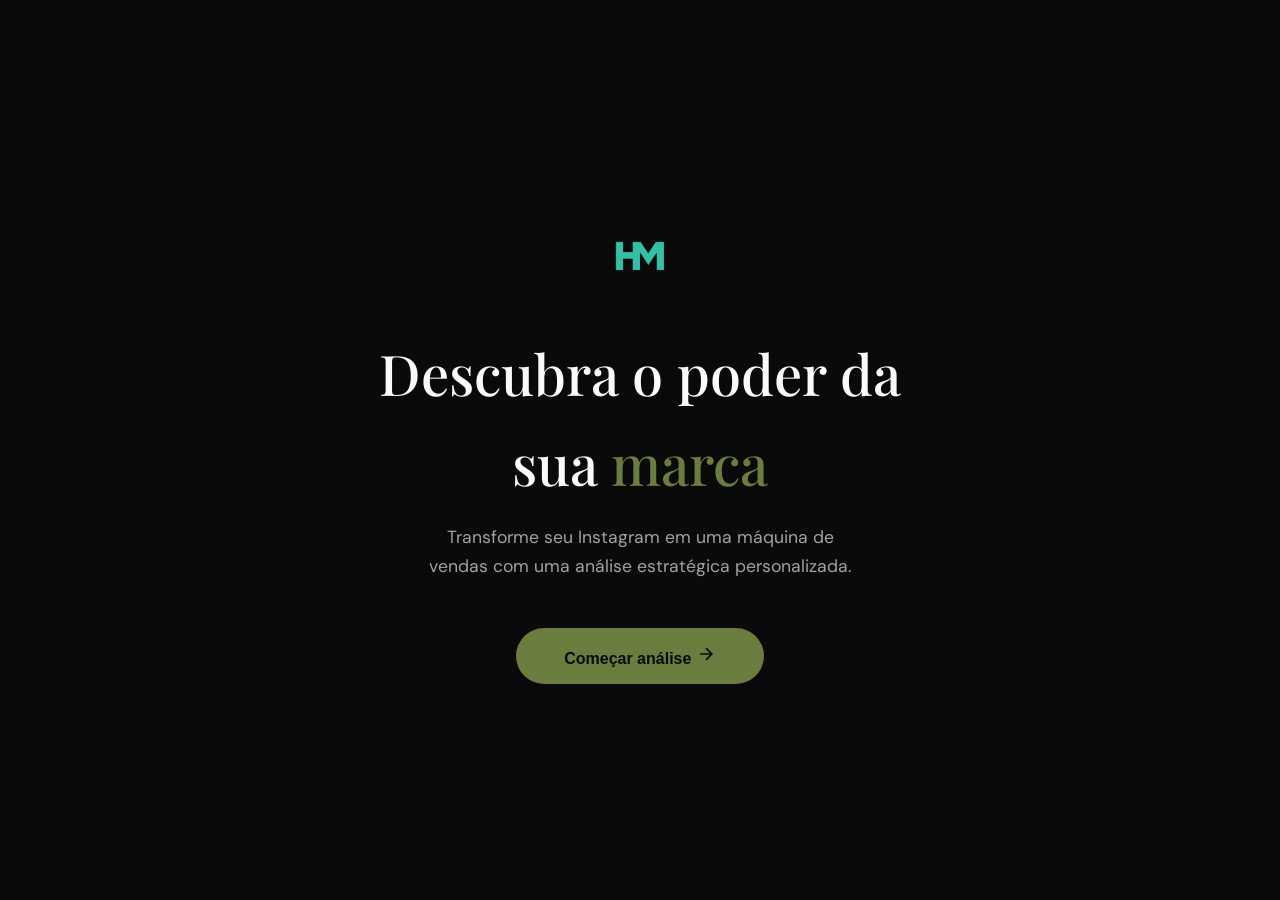
==== commit cba1eb7c: "Refactor main.js to streamline navigation and scrolling features" ====
--- a/index.html
+++ b/index.html
@@ -1,999 +1,1326 @@
 <!DOCTYPE html>
 <html lang="pt-br">
 <head>
-    <meta charset="UTF-8"/>
-    <meta name="viewport" content="width=device-width, initial-scale=1.0"/>
-    <title>Haife Media | Transformamos sua Presença Digital</title>
-
-    <meta property="og:title" content="Haife Media | Transformamos sua Presença Digital">
-    <meta property="og:description" content="Da estratégia criativa à gestão completa do seu Instagram. Ajudamos marcas a se conectarem com seu público e a crescerem de forma autêntica e impactante.">
-    <meta property="og:image" content="https://haifemedia.com.br/imagens/og-image.png">
-    <meta property="og:url" content="https://haifemedia.com.br">
-    <meta property="og:type" content="website">
-
-    <meta name="description" content="Haife Media - Agência de Marketing Digital especializada em gestão de redes sociais, conteúdo profissional e crescimento estratégico para marcas.">
-    <meta name="theme-color" content="#6366f1">
-
+    <meta charset="UTF-8">
+    <meta name="viewport" content="width=device-width, initial-scale=1.0">
+    <title>Análise de Perfil | Exclusivo Para Empreendedoras</title>
+    <meta name="description" content="Transforme seu Instagram em uma máquina de vendas. Análise gratuita para empreendedoras de beleza e estética.">
+    <meta name="theme-color" content="#0a0a0a">
     <link rel="icon" type="image/png" href="imagens/favicon.png">
-
     <link rel="preconnect" href="https://fonts.googleapis.com">
     <link rel="preconnect" href="https://fonts.gstatic.com" crossorigin>
-    <link href="https://fonts.googleapis.com/css2?family=Outfit:wght@300;400;500;600;700;800;900&family=Space+Grotesk:wght@400;500;600;700&display=swap" rel="stylesheet">
-
-    <link rel="stylesheet" href="styles.css">
-
-    <script async src="https://www.googletagmanager.com/gtag/js?id=G-XXXXXXXXXX"></script>
-    <script>
-        window.dataLayer = window.dataLayer || [];
-        function gtag() { dataLayer.push(arguments); }
-        gtag('js', new Date());
-        gtag('config', 'G-XXXXXXXXXX');
-    </script>
+    <link href="https://fonts.googleapis.com/css2?family=Playfair+Display:wght@400;500;600;700&family=DM+Sans:wght@400;500;600;700&display=swap" rel="stylesheet">
+    <style>
+        :root {
+            --bg: #0a0a0a;
+            --bg-secondary: #141414;
+            --bg-tertiary: #1a1a1a;
+            --text: #fafafa;
+            --text-secondary: #a1a1a1;
+            --text-muted: #888888;
+            --accent: #6b7c3f;
+            --accent-hover: #8a9f52;
+            --accent-glow: rgba(107, 124, 63, 0.4);
+            --border: #404040;
+            --success: #6b7c3f;
+            --error: #ef4444;
+            --transition: cubic-bezier(0.4, 0, 0.2, 1);
+        }
+
+        * {
+            margin: 0;
+            padding: 0;
+            box-sizing: border-box;
+        }
+
+        html {
+            font-size: 16px;
+        }
+
+        body {
+            font-family: 'DM Sans', -apple-system, BlinkMacSystemFont, sans-serif;
+            background: var(--bg);
+            color: var(--text);
+            min-height: 100vh;
+            overflow-x: hidden;
+            line-height: 1.6;
+        }
+
+        ::selection {
+            background: var(--accent);
+            color: var(--bg);
+        }
+
+        .app {
+            min-height: 100vh;
+            display: flex;
+            flex-direction: column;
+        }
+
+        /* Welcome Screen */
+        .welcome {
+            position: fixed;
+            inset: 0;
+            display: flex;
+            flex-direction: column;
+            align-items: center;
+            justify-content: center;
+            background: var(--bg);
+            z-index: 100;
+            transition: opacity 0.8s var(--transition), visibility 0.8s;
+        }
+
+        .welcome.hidden {
+            opacity: 0;
+            visibility: hidden;
+            pointer-events: none;
+        }
+
+        .welcome-logo {
+            width: 80px;
+            height: 80px;
+            margin-bottom: 2rem;
+            opacity: 0;
+            transform: translateY(20px);
+            animation: fadeUp 0.8s var(--transition) 0.2s forwards;
+        }
+
+        .welcome-logo img {
+            width: 100%;
+            height: 100%;
+            object-fit: contain;
+        }
+
+        .welcome-title {
+            font-family: 'Playfair Display', serif;
+            font-size: clamp(2rem, 5vw, 3.5rem);
+            font-weight: 500;
+            text-align: center;
+            max-width: 600px;
+            margin-bottom: 1rem;
+            opacity: 0;
+            transform: translateY(20px);
+            animation: fadeUp 0.8s var(--transition) 0.4s forwards;
+        }
+
+        .welcome-title span {
+            color: var(--accent);
+        }
+
+        .welcome-subtitle {
+            font-size: 1.1rem;
+            color: var(--text-secondary);
+            text-align: center;
+            max-width: 450px;
+            margin-bottom: 3rem;
+            opacity: 0;
+            transform: translateY(20px);
+            animation: fadeUp 0.8s var(--transition) 0.6s forwards;
+        }
+
+        .welcome-btn {
+            padding: 1rem 3rem;
+            font-size: 1rem;
+            font-weight: 600;
+            background: var(--accent);
+            color: var(--bg);
+            border: none;
+            border-radius: 100px;
+            cursor: pointer;
+            transition: all 0.3s var(--transition);
+            opacity: 0;
+            transform: translateY(20px);
+            animation: fadeUp 0.8s var(--transition) 0.8s forwards;
+            position: relative;
+            overflow: hidden;
+        }
+
+        .welcome-btn::before {
+            content: '';
+            position: absolute;
+            inset: 0;
+            background: linear-gradient(90deg, transparent, rgba(255,255,255,0.2), transparent);
+            transform: translateX(-100%);
+            transition: transform 0.6s;
+        }
+
+        .welcome-btn:hover {
+            background: var(--accent-hover);
+            transform: scale(1.05);
+            box-shadow: 0 10px 40px var(--accent-glow);
+        }
+
+        .welcome-btn:hover::before {
+            transform: translateX(100%);
+        }
+
+        @keyframes fadeUp {
+            to {
+                opacity: 1;
+                transform: translateY(0);
+            }
+        }
+
+        /* Main Form Container */
+        .form-container {
+            display: none;
+            flex-direction: column;
+            min-height: 100vh;
+            opacity: 0;
+            transition: opacity 0.6s var(--transition);
+        }
+
+        .form-container.active {
+            display: flex;
+            opacity: 1;
+        }
+
+        /* Header */
+        .form-header {
+            padding: 1.5rem 2rem;
+            display: flex;
+            align-items: center;
+            justify-content: space-between;
+            border-bottom: 1px solid var(--border);
+            background: rgba(10, 10, 10, 0.8);
+            backdrop-filter: blur(20px);
+            position: sticky;
+            top: 0;
+            z-index: 50;
+        }
+
+        .form-logo {
+            display: flex;
+            align-items: center;
+            gap: 0.75rem;
+        }
+
+        .form-logo img {
+            width: 36px;
+            height: 36px;
+        }
+
+        .form-logo span {
+            font-family: 'Playfair Display', serif;
+            font-size: 1.25rem;
+            font-weight: 600;
+        }
+
+        .progress-indicator {
+            display: flex;
+            align-items: center;
+            gap: 0.5rem;
+        }
+
+        .progress-dot {
+            width: 8px;
+            height: 8px;
+            border-radius: 50%;
+            background: var(--border);
+            transition: all 0.4s var(--transition);
+        }
+
+        .progress-dot.active {
+            background: var(--accent);
+            box-shadow: 0 0 10px var(--accent-glow);
+        }
+
+        .progress-dot.completed {
+            background: #4a5a2a;
+        }
+
+        /* Progress Bar */
+        .progress-bar-container {
+            height: 3px;
+            background: var(--border);
+            position: fixed;
+            top: 73px;
+            left: 0;
+            right: 0;
+            z-index: 49;
+        }
+
+        .progress-bar {
+            height: 100%;
+            background: linear-gradient(90deg, #4a5a2a, var(--accent));
+            width: 0%;
+            transition: width 0.5s var(--transition);
+            box-shadow: 0 0 20px var(--accent-glow);
+        }
+
+        /* Main Content */
+        .form-main {
+            flex: 1;
+            display: flex;
+            align-items: center;
+            justify-content: center;
+            padding: 2rem;
+            position: relative;
+            overflow: hidden;
+        }
+
+        .form-main::before {
+            content: '';
+            position: absolute;
+            width: 600px;
+            height: 600px;
+            background: radial-gradient(circle, var(--accent-glow) 0%, transparent 70%);
+            top: 50%;
+            left: 50%;
+            transform: translate(-50%, -50%);
+            opacity: 0.5;
+            pointer-events: none;
+        }
+
+        /* Step */
+        .step {
+            display: none;
+            width: 100%;
+            max-width: 520px;
+            position: relative;
+            z-index: 1;
+        }
+
+        .step.active {
+            display: flex;
+            flex-direction: column;
+            animation: stepIn 0.5s var(--transition);
+        }
+
+        @keyframes stepIn {
+            from {
+                opacity: 0;
+                transform: translateX(30px);
+            }
+            to {
+                opacity: 1;
+                transform: translateX(0);
+            }
+        }
+
+        .step-number {
+            font-size: 0.875rem;
+            color: var(--accent);
+            text-transform: uppercase;
+            letter-spacing: 2px;
+            margin-bottom: 0.5rem;
+            font-weight: 600;
+        }
+
+        .step-title {
+            font-family: 'Playfair Display', serif;
+            font-size: clamp(1.75rem, 4vw, 2.5rem);
+            font-weight: 500;
+            margin-bottom: 0.75rem;
+            line-height: 1.2;
+        }
+
+        .step-description {
+            color: var(--text-secondary);
+            margin-bottom: 2.5rem;
+            font-size: 1.05rem;
+        }
+
+        /* Input Styles */
+        .input-group {
+            margin-bottom: 1.5rem;
+            position: relative;
+        }
+
+        .input-group label {
+            display: block;
+            font-size: 0.875rem;
+            color: var(--text-secondary);
+            margin-bottom: 0.5rem;
+            font-weight: 500;
+        }
+
+        .input-wrapper {
+            position: relative;
+        }
+
+        .input-wrapper input,
+        .input-wrapper textarea {
+            width: 100%;
+            padding: 1.25rem 1.5rem;
+            font-size: 1.1rem;
+            font-family: inherit;
+            background: var(--bg-secondary);
+            border: 1px solid var(--border);
+            border-radius: 12px;
+            color: var(--text);
+            transition: all 0.3s var(--transition);
+            outline: none;
+        }
+
+        .input-wrapper input:focus,
+        .input-wrapper textarea:focus {
+            border-color: var(--accent);
+            box-shadow: 0 0 0 3px var(--accent-glow);
+        }
+
+        .input-wrapper input::placeholder,
+        .input-wrapper textarea::placeholder {
+            color: var(--text-muted);
+        }
+
+        .input-wrapper textarea {
+            min-height: 120px;
+            resize: vertical;
+        }
+
+        .input-icon {
+            position: absolute;
+            left: 1.25rem;
+            top: 50%;
+            transform: translateY(-50%);
+            color: var(--text-muted);
+            pointer-events: none;
+            transition: color 0.3s;
+        }
+
+        .input-wrapper input:focus + .input-icon,
+        .input-wrapper textarea:focus ~ .input-icon {
+            color: var(--accent);
+        }
+
+        .input-wrapper.has-icon input,
+        .input-wrapper.has-icon textarea {
+            padding-left: 3.5rem;
+        }
+
+        .input-hint {
+            font-size: 0.8rem;
+            color: var(--text-muted);
+            margin-top: 0.5rem;
+        }
+
+        .input-error {
+            color: var(--error);
+            font-size: 0.85rem;
+            margin-top: 0.5rem;
+            display: none;
+        }
+
+        .input-error.show {
+            display: block;
+            animation: shake 0.4s var(--transition);
+        }
+
+        @keyframes shake {
+            0%, 100% { transform: translateX(0); }
+            25% { transform: translateX(-5px); }
+            75% { transform: translateX(5px); }
+        }
+
+        /* Instagram Handle Input */
+        .instagram-input {
+            display: flex;
+            align-items: center;
+            background: var(--bg-secondary);
+            border: 1px solid var(--border);
+            border-radius: 12px;
+            overflow: hidden;
+            transition: all 0.3s var(--transition);
+        }
+
+        .instagram-input:focus-within {
+            border-color: var(--accent);
+            box-shadow: 0 0 0 3px var(--accent-glow);
+        }
+
+        .instagram-prefix {
+            padding: 1.25rem 0 1.25rem 1.5rem;
+            color: var(--text-muted);
+            font-size: 1.1rem;
+            font-weight: 500;
+        }
+
+        .instagram-input input {
+            flex: 1;
+            padding: 1.25rem 1.5rem 1.25rem 0;
+            font-size: 1.1rem;
+            font-family: inherit;
+            background: transparent;
+            border: none;
+            color: var(--text);
+            outline: none;
+        }
+
+        .instagram-input input::placeholder {
+            color: var(--text-muted);
+        }
+
+        /* Navigation Buttons */
+        .step-actions {
+            display: flex;
+            gap: 1rem;
+            margin-top: 2rem;
+        }
+
+        .btn-next {
+            flex: 1;
+            padding: 1.25rem 2rem;
+            font-size: 1rem;
+            font-weight: 600;
+            background: var(--accent);
+            color: var(--bg);
+            border: none;
+            border-radius: 12px;
+            cursor: pointer;
+            transition: all 0.3s var(--transition);
+            display: flex;
+            align-items: center;
+            justify-content: center;
+            gap: 0.5rem;
+        }
+
+        .btn-next:hover {
+            background: var(--accent-hover);
+            transform: translateY(-2px);
+            box-shadow: 0 10px 30px var(--accent-glow);
+        }
+
+        .btn-next:active {
+            transform: translateY(0);
+        }
+
+        .btn-next svg {
+            transition: transform 0.3s var(--transition);
+        }
+
+        .btn-next:hover svg {
+            transform: translateX(4px);
+        }
+
+        .btn-back {
+            padding: 1.25rem;
+            background: transparent;
+            border: 1px solid var(--border);
+            border-radius: 12px;
+            color: var(--text-secondary);
+            cursor: pointer;
+            transition: all 0.3s var(--transition);
+        }
+
+        .btn-back:hover {
+            border-color: var(--text-secondary);
+            color: var(--text);
+        }
+
+        /* Success Screen */
+        .success-screen {
+            display: none;
+            width: 100%;
+            max-width: 520px;
+            text-align: center;
+            padding: 2rem;
+            animation: stepIn 0.5s var(--transition);
+        }
+
+        .success-screen.active {
+            display: block;
+        }
+
+        .success-screen.active .form-main {
+            display: flex;
+            flex-direction: column;
+            align-items: center;
+            justify-content: center;
+        }
+
+        .success-icon {
+            width: 100px;
+            height: 100px;
+            margin: 0 auto 2rem;
+            background: linear-gradient(135deg, #4a5a2a, var(--accent));
+            border-radius: 50%;
+            display: flex;
+            align-items: center;
+            justify-content: center;
+            animation: pulse 2s infinite;
+        }
+
+        @keyframes pulse {
+            0%, 100% { box-shadow: 0 0 0 0 var(--accent-glow); }
+            50% { box-shadow: 0 0 0 20px transparent; }
+        }
+
+        .success-icon svg {
+            width: 50px;
+            height: 50px;
+            color: #ffffff;
+        }
+
+        .success-title {
+            font-family: 'Playfair Display', serif;
+            font-size: 2.5rem;
+            margin-bottom: 1rem;
+        }
+
+        .success-message {
+            color: var(--text-secondary);
+            font-size: 1.1rem;
+            max-width: 400px;
+            margin: 0 auto 2rem;
+        }
+
+        .success-whatsapp {
+            display: inline-flex;
+            align-items: center;
+            gap: 0.75rem;
+            padding: 1rem 2rem;
+            background: var(--accent);
+            color: #ffffff;
+            text-decoration: none;
+            border-radius: 100px;
+            font-weight: 600;
+            transition: all 0.3s var(--transition);
+        }
+
+        .success-whatsapp:hover {
+            background: var(--accent-hover);
+            transform: scale(1.05);
+            box-shadow: 0 10px 30px var(--accent-glow);
+        }
+
+        .success-whatsapp:hover {
+            transform: scale(1.05);
+            box-shadow: 0 10px 30px rgba(37, 211, 102, 0.3);
+        }
+
+        /* Confetti */
+        .confetti {
+            position: fixed;
+            width: 10px;
+            height: 10px;
+            top: -10px;
+            opacity: 0;
+            pointer-events: none;
+            z-index: 1000;
+        }
+
+        /* Responsive */
+        @media (max-width: 640px) {
+            .form-header {
+                padding: 1rem 1.25rem;
+            }
+
+            .form-main {
+                padding: 1.5rem;
+            }
+
+            .step-title {
+                font-size: 1.75rem;
+            }
+
+            .step-actions {
+                flex-direction: column-reverse;
+            }
+
+            .btn-back {
+                width: 100%;
+            }
+
+            .progress-dot {
+                width: 6px;
+                height: 6px;
+            }
+        }
+
+        /* Micro-interactions */
+        .input-wrapper input.valid,
+        .input-wrapper textarea.valid {
+            border-color: #4a5a2a;
+        }
+
+        .input-wrapper input.valid:focus,
+        .input-wrapper textarea.valid:focus {
+            box-shadow: 0 0 0 3px rgba(107, 124, 63, 0.3);
+        }
+
+        /* Step transition animations */
+        .step-exit {
+            animation: stepOut 0.3s var(--transition) forwards;
+        }
+
+        @keyframes stepOut {
+            to {
+                opacity: 0;
+                transform: translateX(-30px);
+            }
+        }
+
+        /* Loading state */
+        .btn-next.loading {
+            pointer-events: none;
+            opacity: 0.7;
+        }
+
+        .btn-next.loading .btn-text {
+            display: none;
+        }
+
+        .btn-next .spinner {
+            display: none;
+        }
+
+        .btn-next.loading .spinner {
+            display: block;
+            width: 20px;
+            height: 20px;
+            border: 2px solid var(--bg);
+            border-top-color: transparent;
+            border-radius: 50%;
+            animation: spin 0.8s linear infinite;
+        }
+
+        @keyframes spin {
+            to { transform: rotate(360deg); }
+        }
+
+        /* Keyboard hints */
+        .keyboard-hint {
+            position: fixed;
+            bottom: 2rem;
+            right: 2rem;
+            display: flex;
+            align-items: center;
+            gap: 0.5rem;
+            color: var(--text-muted);
+            font-size: 0.85rem;
+            opacity: 0;
+            animation: fadeIn 0.5s var(--transition) 2s forwards;
+        }
+
+        .keyboard-hint kbd {
+            padding: 0.25rem 0.5rem;
+            background: var(--bg-secondary);
+            border: 1px solid var(--border);
+            border-radius: 4px;
+            font-family: inherit;
+            font-size: 0.8rem;
+        }
+
+        @keyframes fadeIn {
+            to { opacity: 1; }
+        }
+
+        @media (max-width: 640px) {
+            .keyboard-hint {
+                display: none;
+            }
+        }
+
+        /* Subtle background pattern */
+        .bg-pattern {
+            position: fixed;
+            inset: 0;
+            background-image: 
+                radial-gradient(circle at 25% 25%, var(--border) 1px, transparent 1px),
+                radial-gradient(circle at 75% 75%, var(--border) 1px, transparent 1px);
+            background-size: 60px 60px;
+            opacity: 0.3;
+            pointer-events: none;
+            z-index: 0;
+        }
+    </style>
 </head>
 <body>
-    <div class="cursor"></div>
-    <div class="cursor-follower"></div>
-
-    <div class="loading-screen">
-        <div class="loader">
-            <div class="loader-logo">
-                <img src="imagens/favicon.png" alt="Haife Media" class="loader-img">
+    <div class="app">
+        <!-- Welcome Screen -->
+        <div class="welcome" id="welcome">
+            <div class="welcome-logo">
+                <img src="imagens/favicon.png" alt="Haife">
             </div>
-            <span class="loader-text">Haife Media</span>
-            <div class="loader-bar">
-                <div class="loader-progress"></div>
+            <h1 class="welcome-title">
+                Descubra o poder da sua <span>marca</span>
+            </h1>
+            <p class="welcome-subtitle">
+                Transforme seu Instagram em uma máquina de vendas com uma análise estratégica personalizada.
+            </p>
+            <button class="welcome-btn" id="startBtn">
+                Começar análise
+                <svg width="20" height="20" viewBox="0 0 24 24" fill="none" stroke="currentColor" stroke-width="2">
+                    <path d="M5 12h14M12 5l7 7-7 7"/>
+                </svg>
+            </button>
+        </div>
+
+        <!-- Form Container -->
+        <div class="form-container" id="formContainer">
+            <!-- Header -->
+            <header class="form-header">
+                <div class="form-logo">
+                    <img src="imagens/favicon.png" alt="Haife">
+                    <span>Haife</span>
+                </div>
+                <div class="progress-indicator" id="progressIndicator">
+                    <div class="progress-dot active" data-step="1"></div>
+                    <div class="progress-dot" data-step="2"></div>
+                    <div class="progress-dot" data-step="3"></div>
+                    <div class="progress-dot" data-step="4"></div>
+                    <div class="progress-dot" data-step="5"></div>
+                </div>
+            </header>
+
+            <!-- Progress Bar -->
+            <div class="progress-bar-container">
+                <div class="progress-bar" id="progressBar"></div>
             </div>
+
+            <!-- Main Form -->
+            <main class="form-main">
+                <!-- Step 1: Nome -->
+                <div class="step active" data-step="1">
+                    <div class="step-number">Passo 1 de 5</div>
+                    <h2 class="step-title">Qual é o seu nome?</h2>
+                    <p class="step-description">Vamos começar nos conhecendo. Como você gostaria de ser chamada?</p>
+                    
+                    <div class="input-group">
+                        <div class="input-wrapper has-icon">
+                            <input 
+                                type="text" 
+                                id="nome" 
+                                placeholder="Seu primeiro nome"
+                                autocomplete="name"
+                                data-validation="required"
+                            >
+                            <svg class="input-icon" width="20" height="20" viewBox="0 0 24 24" fill="none" stroke="currentColor" stroke-width="2">
+                                <path d="M20 21v-2a4 4 0 0 0-4-4H8a4 4 0 0 0-4 4v2"/>
+                                <circle cx="12" cy="7" r="4"/>
+                            </svg>
+                        </div>
+                        <div class="input-error" id="nomeError">Por favor, insira seu nome</div>
+                    </div>
+
+                    <div class="step-actions">
+                        <button class="btn-next" data-next="2">
+                            <span class="btn-text">Continuar</span>
+                            <div class="spinner"></div>
+                            <svg width="20" height="20" viewBox="0 0 24 24" fill="none" stroke="currentColor" stroke-width="2">
+                                <path d="M5 12h14M12 5l7 7-7 7"/>
+                            </svg>
+                        </button>
+                    </div>
+                </div>
+
+                <!-- Step 2: Profissão/Nicho -->
+                <div class="step" data-step="2">
+                    <div class="step-number">Passo 2 de 5</div>
+                    <h2 class="step-title">Qual a sua profissão ou nicho?</h2>
+                    <p class="step-description">Nos conte um pouco sobre o que você faz. Qual é o seu negócio ou área de atuação?</p>
+                    
+                    <div class="input-group">
+                        <div class="input-wrapper">
+                            <textarea 
+                                id="nicho" 
+                                placeholder="Ex: Designer de sobrancelhas, Esteticista, Dono de salon de beleza..."
+                                data-validation="required"
+                                rows="3"
+                            ></textarea>
+                        </div>
+                        <div class="input-error" id="nichoError">Por favor, nos conte sobre seu nicho</div>
+                    </div>
+
+                    <div class="step-actions">
+                        <button class="btn-back" data-prev="1">
+                            <svg width="20" height="20" viewBox="0 0 24 24" fill="none" stroke="currentColor" stroke-width="2">
+                                <path d="M19 12H5M12 19l-7-7 7-7"/>
+                            </svg>
+                        </button>
+                        <button class="btn-next" data-next="3">
+                            <span class="btn-text">Continuar</span>
+                            <div class="spinner"></div>
+                            <svg width="20" height="20" viewBox="0 0 24 24" fill="none" stroke="currentColor" stroke-width="2">
+                                <path d="M5 12h14M12 5l7 7-7 7"/>
+                            </svg>
+                        </button>
+                    </div>
+                </div>
+
+                <!-- Step 3: Instagram -->
+                <div class="step" data-step="3">
+                    <div class="step-number">Passo 3 de 5</div>
+                    <h2 class="step-title">Qual o seu Instagram?</h2>
+                    <p class="step-description">Nos passe seu @ para analisarmos seu perfil atual e identificarmos oportunidades de crescimento.</p>
+                    
+                    <div class="input-group">
+                        <div class="instagram-input">
+                            <span class="instagram-prefix">@</span>
+                            <input 
+                                type="text" 
+                                id="instagram" 
+                                placeholder="seuinstagram"
+                                autocomplete="off"
+                            >
+                        </div>
+                        <div class="input-hint">Este campo é opcional, mas nos ajuda muito!</div>
+                    </div>
+
+                    <div class="input-group" style="margin-top: 1.5rem;">
+                        <label>Qual é o seu objetivo principal?</label>
+                        <div class="input-wrapper">
+                            <textarea 
+                                id="objetivo" 
+                                placeholder="Ex: Aumentar vendas, Virar referência no nicho, Conquistar mais seguidores..."
+                                rows="3"
+                            ></textarea>
+                        </div>
+                        <div class="input-hint">Quanto mais detalhes, melhor podemos te ajudar</div>
+                    </div>
+
+                    <div class="step-actions">
+                        <button class="btn-back" data-prev="2">
+                            <svg width="20" height="20" viewBox="0 0 24 24" fill="none" stroke="currentColor" stroke-width="2">
+                                <path d="M19 12H5M12 19l-7-7 7-7"/>
+                            </svg>
+                        </button>
+                        <button class="btn-next" data-next="4">
+                            <span class="btn-text">Continuar</span>
+                            <div class="spinner"></div>
+                            <svg width="20" height="20" viewBox="0 0 24 24" fill="none" stroke="currentColor" stroke-width="2">
+                                <path d="M5 12h14M12 5l7 7-7 7"/>
+                            </svg>
+                        </button>
+                    </div>
+                </div>
+
+                <!-- Step 4: WhatsApp -->
+                <div class="step" data-step="4">
+                    <div class="step-number">Passo 4 de 5</div>
+                    <h2 class="step-title">Qual o seu WhatsApp?</h2>
+                    <p class="step-description">Por aqui enviaremos a análise do seu perfil. Qual número podemos usar?</p>
+                    
+                    <div class="input-group">
+                        <div class="input-wrapper has-icon">
+                            <input 
+                                type="tel" 
+                                id="whatsapp" 
+                                placeholder="(00) 00000-0000"
+                                autocomplete="tel"
+                                data-validation="required"
+                            >
+                            <svg class="input-icon" width="20" height="20" viewBox="0 0 24 24" fill="none" stroke="currentColor" stroke-width="2">
+                                <path d="M22 16.92v3a2 2 0 0 1-2.18 2 19.79 19.79 0 0 1-8.63-3.07 19.5 19.5 0 0 1-6-6 19.79 19.79 0 0 1-3.07-8.67A2 2 0 0 1 4.11 2h3a2 2 0 0 1 2 1.72 12.84 12.84 0 0 0 .7 2.81 2 2 0 0 1-.45 2.11L8.09 9.91a16 16 0 0 0 6 6l1.27-1.27a2 2 0 0 1 2.11-.45 12.84 12.84 0 0 0 2.81.7A2 2 0 0 1 22 16.92z"/>
+                            </svg>
+                        </div>
+                        <div class="input-error" id="whatsappError">Por favor, insira seu WhatsApp</div>
+                    </div>
+
+                    <div class="step-actions">
+                        <button class="btn-back" data-prev="3">
+                            <svg width="20" height="20" viewBox="0 0 24 24" fill="none" stroke="currentColor" stroke-width="2">
+                                <path d="M19 12H5M12 19l-7-7 7-7"/>
+                            </svg>
+                        </button>
+                        <button class="btn-next" data-next="5">
+                            <span class="btn-text">Continuar</span>
+                            <div class="spinner"></div>
+                            <svg width="20" height="20" viewBox="0 0 24 24" fill="none" stroke="currentColor" stroke-width="2">
+                                <path d="M5 12h14M12 5l7 7-7 7"/>
+                            </svg>
+                        </button>
+                    </div>
+                </div>
+
+                <!-- Step 5: Email -->
+                <div class="step" data-step="5">
+                    <div class="step-number">Passo 5 de 5</div>
+                    <h2 class="step-title">E o seu melhor email?</h2>
+                    <p class="step-description">Último passo! Qual email usamos para enviar a análise completa do seu perfil?</p>
+                    
+                    <div class="input-group">
+                        <div class="input-wrapper has-icon">
+                            <input 
+                                type="email" 
+                                id="email" 
+                                placeholder="seu@email.com"
+                                autocomplete="email"
+                                data-validation="required"
+                            >
+                            <svg class="input-icon" width="20" height="20" viewBox="0 0 24 24" fill="none" stroke="currentColor" stroke-width="2">
+                                <path d="M4 4h16c1.1 0 2 .9 2 2v12c0 1.1-.9 2-2 2H4c-1.1 0-2-.9-2-2V6c0-1.1.9-2 2-2z"/>
+                                <polyline points="22,6 12,13 2,6"/>
+                            </svg>
+                        </div>
+                        <div class="input-error" id="emailError">Por favor, insira um email válido</div>
+                    </div>
+
+                    <div class="step-actions">
+                        <button class="btn-back" data-prev="4">
+                            <svg width="20" height="20" viewBox="0 0 24 24" fill="none" stroke="currentColor" stroke-width="2">
+                                <path d="M19 12H5M12 19l-7-7 7-7"/>
+                            </svg>
+                        </button>
+                        <button class="btn-next" id="submitBtn" data-next="6">
+                            <span class="btn-text">Enviar análise</span>
+                            <div class="spinner"></div>
+                            <svg width="20" height="20" viewBox="0 0 24 24" fill="none" stroke="currentColor" stroke-width="2">
+                                <path d="M22 2L11 13M22 2l-7 20-4-9-9-4 20-7z"/>
+                            </svg>
+                        </button>
+                    </div>
+                </div>
+
+                <!-- Success Screen -->
+                <div class="success-screen" id="successScreen">
+                    <div class="success-icon">
+                        <svg viewBox="0 0 24 24" fill="none" stroke="currentColor" stroke-width="2.5">
+                            <polyline points="20 6 9 17 4 12"/>
+                        </svg>
+                    </div>
+                    <h2 class="success-title">Pronto!</h2>
+                    <p class="success-message">
+                        Recebemos suas informações. Em breve entraremos em contato pelo WhatsApp para enviar a análise completa do seu perfil.
+                    </p>
+                    <a href="https://wa.me/55SEUNUMERO" class="success-whatsapp" id="whatsappLink">
+                        <svg width="24" height="24" viewBox="0 0 24 24" fill="currentColor">
+                            <path d="M17.472 14.382c-.297-.149-1.758-.867-2.03-.967-.273-.099-.471-.148-.67.15-.197.297-.767.966-.94 1.164-.173.199-.347.223-.644.075-.297-.15-1.255-.463-2.39-1.475-.883-.788-1.48-1.761-1.653-2.059-.173-.297-.018-.458.13-.606.134-.133.298-.347.446-.52.149-.174.198-.298.298-.497.099-.198.05-.371-.025-.52-.075-.149-.669-1.612-.916-2.207-.242-.579-.487-.5-.669-.51-.173-.008-.371-.01-.57-.01-.198 0-.52.074-.792.372-.272.297-1.04 1.016-1.04 2.479 0 1.462 1.065 2.875 1.213 3.074.149.198 2.096 3.2 5.077 4.487.709.306 1.262.489 1.694.625.712.227 1.36.195 1.871.118.571-.085 1.758-.719 2.006-1.413.248-.694.248-1.289.173-1.413-.074-.124-.272-.198-.57-.347m-5.421 7.403h-.004a9.87 9.87 0 01-5.031-1.378l-.361-.214-3.741.982.998-3.648-.235-.374a9.86 9.86 0 01-1.51-5.26c.001-5.45 4.436-9.884 9.888-9.884 2.64 0 5.122 1.03 6.988 2.898a9.825 9.825 0 012.893 6.994c-.003 5.45-4.437 9.884-9.885 9.884m8.413-18.297A11.815 11.815 0 0012.05 0C5.495 0 .16 5.335.157 11.892c0 2.096.547 4.142 1.588 5.945L.057 24l6.305-1.654a11.882 11.882 0 005.683 1.448h.005c6.554 0 11.89-5.335 11.893-11.893a11.821 11.821 0 00-3.48-8.413z"/>
+                        </svg>
+                        Falar no WhatsApp
+                    </a>
+                </div>
+            </main>
+        </div>
+
+        <!-- Background Pattern -->
+        <div class="bg-pattern"></div>
+
+        <!-- Keyboard Hint -->
+        <div class="keyboard-hint">
+            Pressione <kbd>Enter</kbd> para continuar
         </div>
     </div>
 
-    <div class="scroll-progress"></div>
-
-    <div class="floating-orbs">
-        <div class="orb orb-1"></div>
-        <div class="orb orb-2"></div>
-        <div class="orb orb-3"></div>
-    </div>
-
-    <header class="header" id="header">
-        <div class="header-inner">
-            <a href="#" class="logo">
-                <img src="imagens/favicon.png" alt="Haife Media" class="logo-img">
-                <span class="logo-text">Haife Media</span>
-            </a>
-
-            <nav class="nav-desktop">
-                <a href="#servicos" class="nav-link">Serviços</a>
-                <a href="#portfolio" class="nav-link">Portfólio</a>
-                <a href="#depoimentos" class="nav-link">Depoimentos</a>
-                <a href="#contato" class="nav-link">Contato</a>
-            </nav>
-
-            <a href="#contato" class="btn-magnetic">
-                <span class="btn-inner">
-                    <span class="btn-text">Começar Agora</span>
-                    <svg class="btn-icon" viewBox="0 0 24 24" fill="none" stroke="currentColor" stroke-width="2">
-                        <path d="M5 12h14M12 5l7 7-7 7"/>
-                    </svg>
-                </span>
-            </a>
-
-            <button class="menu-toggle" id="menuToggle" aria-label="Menu">
-                <span class="menu-line"></span>
-                <span class="menu-line"></span>
-                <span class="menu-line"></span>
-            </button>
-        </div>
-    </header>
-
-    <div class="mobile-menu" id="mobileMenu">
-        <div class="mobile-menu-inner">
-            <nav class="mobile-nav">
-                <a href="#servicos" class="mobile-nav-link" data-text="Serviços">
-                    <span class="mobile-nav-number">01</span>
-                    <span class="mobile-nav-text">Serviços</span>
-                </a>
-                <a href="#portfolio" class="mobile-nav-link" data-text="Portfólio">
-                    <span class="mobile-nav-number">02</span>
-                    <span class="mobile-nav-text">Portfólio</span>
-                </a>
-                <a href="#depoimentos" class="mobile-nav-link" data-text="Depoimentos">
-                    <span class="mobile-nav-number">03</span>
-                    <span class="mobile-nav-text">Depoimentos</span>
-                </a>
-                <a href="#contato" class="mobile-nav-link" data-text="Contato">
-                    <span class="mobile-nav-number">04</span>
-                    <span class="mobile-nav-text">Contato</span>
-                </a>
-            </nav>
-            <div class="mobile-menu-footer">
-                <a href="#contato" class="btn-primary-magnetic">
-                    <span>Falar com Especialista</span>
-                </a>
-            </div>
-        </div>
-    </div>
-
-    <main>
-        <section class="hero" id="hero">
-            <div class="hero-bg">
-                <div class="hero-gradient"></div>
-                <div class="hero-grid"></div>
-            </div>
-
-            <div class="hero-content">
-                    <div class="hero-badge" data-animate="fade-up">
-                    <span class="badge-dot"></span>
-                    <span class="badge-text">Gestão de Redes Sociais</span>
-                </div>
-
-                <h1 class="hero-title">
-                    <span class="title-line" data-animate="fade-up" data-delay="100">
-                        <span class="title-word">Sua marca merecendo</span>
-                    </span>
-                    <span class="title-line" data-animate="fade-up" data-delay="200">
-                        <span class="title-word">atenção de verdade</span>
-                    </span>
-                    <span class="title-line" data-animate="fade-up" data-delay="300">
-                        <span class="title-gradient title-word">no Instagram</span>
-                    </span>
-                </h1>
-
-                <div class="hero-description" data-animate="fade-up" data-delay="400">
-                    <p class="desc-line">
-                        Ajudamos <strong>empresários e marcas</strong> a construírem uma presença digital 
-                        <strong>autêntica, estratégica e que gera resultados</strong>.
-                    </p>
-                    <p class="desc-line">
-                        De posts a Reels, gerimos sua rede com <span class="text-highlight">excelência e foco em conversão</span>.
-                    </p>
-                </div>
-
-                <div class="hero-cta" data-animate="fade-up" data-delay="500">
-                    <a href="#contato" class="btn-primary-magnetic btn-large">
-                        <span class="btn-inner">
-                            <span class="btn-text">Falar com Especialista</span>
-                            <svg class="btn-icon" viewBox="0 0 24 24" fill="none" stroke="currentColor" stroke-width="2">
-                                <path d="M17 8l4 4m0 0l-4 4m4-4H3"/>
-                            </svg>
-                        </span>
-                    </a>
-                    <a href="#portfolio" class="btn-ghost">
-                        <span>Ver Trabalhos</span>
-                        <svg viewBox="0 0 24 24" fill="none" stroke="currentColor" stroke-width="2">
-                            <path d="M7 17L17 7M17 7H7M17 7V17"/>
-                        </svg>
-                    </a>
-                </div>
-            </div>
-
-            <div class="hero-visual">
-                <div class="hero-image-container" data-animate="fade-up" data-delay="200">
-                    <div class="hero-image-wrapper">
-                        <div class="hero-image-glow"></div>
-                        <img src="imagens/rhaiane-profile.jpeg" alt="Rhaiane, social media da Haife Media" class="hero-image"/>
-                        <div class="hero-image-reflection"></div>
-                    </div>
-
-                    <div class="floating-card card-1" data-animate="float" data-delay="0">
-                        <div class="floating-card-icon">
-                            <svg viewBox="0 0 24 24" fill="none" stroke="currentColor" stroke-width="2">
-                                <path d="M13 7h8m0 0v8m0-8l-8 8-4-4-6 6"/>
-                            </svg>
-                        </div>
-                        <div class="floating-card-content">
-                            <span class="floating-card-value">+300%</span>
-                            <span class="floating-card-label">engajamento</span>
-                        </div>
-                    </div>
-
-                    <div class="floating-card card-2" data-animate="float" data-delay="200">
-                        <div class="floating-card-icon success">
-                            <svg viewBox="0 0 24 24" fill="none" stroke="currentColor" stroke-width="2">
-                                <path d="M5 13l4 4L19 7"/>
-                            </svg>
-                        </div>
-                        <div class="floating-card-content">
-                            <span class="floating-card-value">98%</span>
-                            <span class="floating-card-label">satisfação</span>
-                        </div>
-                    </div>
-
-                    <div class="floating-card card-3" data-animate="float" data-delay="400">
-                        <div class="floating-card-icon accent">
-                            <svg viewBox="0 0 24 24" fill="none" stroke="currentColor" stroke-width="2">
-                                <path d="M12 2L15.09 8.26L22 9.27L17 14.14L18.18 21.02L12 17.77L5.82 21.02L7 14.14L2 9.27L8.91 8.26L12 2Z"/>
-                            </svg>
-                        </div>
-                        <div class="floating-card-content">
-                            <span class="floating-card-value">5.0</span>
-                            <span class="floating-card-label">avaliação</span>
-                        </div>
-                    </div>
-                </div>
-            </div>
-
-            <div class="hero-stats" data-animate="fade-up" data-delay="600">
-                <div class="stat-item">
-                    <span class="stat-number" data-count="98">0</span>
-                    <span class="stat-suffix">%</span>
-                    <span class="stat-label">Taxa de satisfação</span>
-                </div>
-                <div class="stat-divider"></div>
-                <div class="stat-item">
-                    <span class="stat-number" data-count="150">0</span>
-                    <span class="stat-suffix">+</span>
-                    <span class="stat-label">Marcas atendidas</span>
-                </div>
-                <div class="stat-divider"></div>
-                <div class="stat-item">
-                    <span class="stat-number" data-count="3">0</span>
-                    <span class="stat-suffix">+</span>
-                    <span class="stat-label">Anos de experiência</span>
-                </div>
-            </div>
-
-            <div class="scroll-indicator" data-animate="fade-up" data-delay="800">
-                <div class="scroll-line"></div>
-                <span class="scroll-text">Scroll</span>
-            </div>
-        </section>
-
-        <section class="marquee-section">
-            <div class="marquee">
-                <div class="marquee-content">
-                    <span class="marquee-item">Social Media</span>
-                    <span class="marquee-separator">◆</span>
-                    <span class="marquee-item">Fotografia</span>
-                    <span class="marquee-separator">◆</span>
-                    <span class="marquee-item">Videomarketing</span>
-                    <span class="marquee-separator">◆</span>
-                    <span class="marquee-item">Branding</span>
-                    <span class="marquee-separator">◆</span>
-                    <span class="marquee-item">Estratégia Digital</span>
-                    <span class="marquee-separator">◆</span>
-                    <span class="marquee-item">Gestão de Conteúdo</span>
-                    <span class="marquee-separator">◆</span>
-                    <span class="marquee-item">Reels & TikTok</span>
-                    <span class="marquee-separator">◆</span>
-                    <span class="marquee-item">Stories</span>
-                    <span class="marquee-separator">◆</span>
-                </div>
-                <div class="marquee-content" aria-hidden="true">
-                    <span class="marquee-item">Social Media</span>
-                    <span class="marquee-separator">◆</span>
-                    <span class="marquee-item">Fotografia</span>
-                    <span class="marquee-separator">◆</span>
-                    <span class="marquee-item">Videomarketing</span>
-                    <span class="marquee-separator">◆</span>
-                    <span class="marquee-item">Branding</span>
-                    <span class="marquee-separator">◆</span>
-                    <span class="marquee-item">Estratégia Digital</span>
-                    <span class="marquee-separator">◆</span>
-                    <span class="marquee-item">Gestão de Conteúdo</span>
-                    <span class="marquee-separator">◆</span>
-                    <span class="marquee-item">Reels & TikTok</span>
-                    <span class="marquee-separator">◆</span>
-                    <span class="marquee-item">Stories</span>
-                    <span class="marquee-separator">◆</span>
-                </div>
-            </div>
-        </section>
-
-        <section class="showcase" id="showcase">
-            <div class="showcase-bg">
-                <div class="showcase-gradient"></div>
-            </div>
-
-            <div class="showcase-header">
-                <div class="section-label" data-animate="fade-up">
-                    <span class="label-number">01</span>
-                    <span class="label-text">Serviços</span>
-                </div>
-                <h2 class="section-title" data-animate="fade-up" data-delay="100">
-                    O que fazemos para <br/><span class="title-gradient">transformar sua marca</span>
-                </h2>
-            </div>
-
-            <div class="showcase-carousel">
-                <div class="carousel-track" id="carouselTrack">
-                    <div class="carousel-slide" data-slide="0">
-                        <div class="slide-bg">
-                            <img src="https://images.unsplash.com/photo-1611162616305-c69b3fa7fbe0?q=90&w=1920" alt="Gestão de Redes"/>
-                        </div>
-                        <div class="slide-overlay"></div>
-                        <div class="slide-content">
-                            <div class="slide-badge">
-                                <span class="badge-pulse"></span>
-                                Estratégia Completa
-                            </div>
-                            <h3 class="slide-title">Presença digital que converte</h3>
-                            <p class="slide-description">Criamos uma estratégia sob medida para sua marca se destacar e atrair clientes todos os dias.</p>
-                            <a href="#contato" class="slide-cta">
-                                <span>Quero minha marca no topo</span>
-                                <svg viewBox="0 0 24 24" fill="none" stroke="currentColor" stroke-width="2">
-                                    <path d="M17 8l4 4m0 0l-4 4m4-4H3"/>
-                                </svg>
-                            </a>
-                        </div>
-                    </div>
-
-                    <div class="carousel-slide" data-slide="1">
-                        <div class="slide-bg">
-                            <img src="https://images.unsplash.com/photo-1611162617213-7d7a39e9b1d7?q=90&w=1920" alt="Conteúdo Profissional"/>
-                        </div>
-                        <div class="slide-overlay"></div>
-                        <div class="slide-content">
-                            <div class="slide-badge">
-                                <span class="badge-pulse"></span>
-                                Conteúdo Premium
-                            </div>
-                            <h3 class="slide-title">Produção audiovisual de alto impacto</h3>
-                            <p class="slide-description">Fotografia profissional, Reels cinematográficos e vídeos que capturam atenção e engajam.</p>
-                            <a href="#servicos" class="slide-cta">
-                                <span>Ver detalhes</span>
-                                <svg viewBox="0 0 24 24" fill="none" stroke="currentColor" stroke-width="2">
-                                    <path d="M17 8l4 4m0 0l-4 4m4-4H3"/>
-                                </svg>
-                            </a>
-                        </div>
-                    </div>
-
-                    <div class="carousel-slide" data-slide="2">
-                        <div class="slide-bg">
-                            <img src="https://images.unsplash.com/photo-1557804506-669a67965ba0?q=90&w=1920" alt="Estratégia Digital"/>
-                        </div>
-                        <div class="slide-overlay"></div>
-                        <div class="slide-content">
-                            <div class="slide-badge">
-                                <span class="badge-pulse"></span>
-                                Análise & Métricas
-                            </div>
-                            <h3 class="slide-title">Resultados mensuráveis e reais</h3>
-                            <p class="slide-description">Acompanhe cada crescimento com relatórios detalhados e métricas que importam para seu negócio.</p>
-                            <a href="#contato" class="slide-cta">
-                                <span>Quero resultados reais</span>
-                                <svg viewBox="0 0 24 24" fill="none" stroke="currentColor" stroke-width="2">
-                                    <path d="M17 8l4 4m0 0l-4 4m4-4H3"/>
-                                </svg>
-                            </a>
-                        </div>
-                    </div>
-
-                    <div class="carousel-slide" data-slide="3">
-                        <div class="slide-bg">
-                            <img src="https://images.unsplash.com/photo-1561070791-36c11767b26a?q=90&w=1920" alt="Branding"/>
-                        </div>
-                        <div class="slide-overlay"></div>
-                        <div class="slide-content">
-                            <div class="slide-badge">
-                                <span class="badge-pulse"></span>
-                                Identidade Visual
-                            </div>
-                            <h3 class="slide-title">Uma identidade que se destaca</h3>
-                            <p class="slide-description">Construímos uma presença visual consistente que comunica autoridade e profissionalismo.</p>
-                            <a href="#contato" class="slide-cta">
-                                <span>Começar projeto</span>
-                                <svg viewBox="0 0 24 24" fill="none" stroke="currentColor" stroke-width="2">
-                                    <path d="M17 8l4 4m0 0l-4 4m4-4H3"/>
-                                </svg>
-                            </a>
-                        </div>
-                    </div>
-                </div>
-
-                <div class="carousel-controls">
-                    <button class="carousel-btn prev" id="carouselPrev">
-                        <svg viewBox="0 0 24 24" fill="none" stroke="currentColor" stroke-width="2">
-                            <path d="M19 12H5M12 19l-7-7 7-7"/>
-                        </svg>
-                    </button>
-                    <div class="carousel-dots" id="carouselDots">
-                        <span class="dot active" data-index="0"></span>
-                        <span class="dot" data-index="1"></span>
-                        <span class="dot" data-index="2"></span>
-                        <span class="dot" data-index="3"></span>
-                    </div>
-                    <button class="carousel-btn next" id="carouselNext">
-                        <svg viewBox="0 0 24 24" fill="none" stroke="currentColor" stroke-width="2">
-                            <path d="M5 12h14M12 5l7 7-7 7"/>
-                        </svg>
-                    </button>
-                </div>
-
-                <div class="carousel-progress">
-                    <div class="progress-bar" id="progressBar"></div>
-                </div>
-            </div>
-        </section>
-
-        <section class="why-us" id="why-us">
-            <div class="why-us-bg">
-                <div class="why-us-gradient"></div>
-            </div>
-
-            <div class="why-us-header">
-                <div class="section-label" data-animate="fade-up">
-                    <span class="label-number">02</span>
-                    <span class="label-text">Por que a Haife</span>
-                </div>
-                <h2 class="section-title" data-animate="fade-up" data-delay="100">
-                    Por que escolher a <br/><span class="title-gradient">Haife Media</span>?
-                </h2>
-            </div>
-
-            <div class="why-us-grid">
-                <div class="why-card" data-animate="fade-up" data-delay="0">
-                    <div class="why-card-glow"></div>
-                    <div class="why-card-icon">
-                        <svg viewBox="0 0 24 24" fill="none" stroke="currentColor" stroke-width="1.5">
-                            <path d="M9 12l2 2 4-4m5.618-4.016A11.955 11.955 0 0112 2.944a11.955 11.955 0 01-8.618 3.04A12.02 12.02 0 003 9c0 5.591 3.824 10.29 9 11.622 5.176-1.332 9-6.03 9-11.622 0-1.042-.133-2.052-.382-3.016z"/>
-                        </svg>
-                    </div>
-                    <div class="why-card-number">01</div>
-                    <h3 class="why-card-title">Estratégia Sob Medida</h3>
-                    <p class="why-card-description">Não acreditamos em fórmulas genéricas. Cada marca recebe um plano personalizado alinhado aos seus objetivos específicos.</p>
-                    <div class="why-card-features">
-                        <span class="feature-tag">Análise profunda</span>
-                        <span class="feature-tag">Planejamento editorial</span>
-                        <span class="feature-tag">Calendário estratégico</span>
-                    </div>
-                </div>
-
-                <div class="why-card featured" data-animate="fade-up" data-delay="100">
-                    <div class="why-card-glow"></div>
-                    <div class="why-card-icon">
-                        <svg viewBox="0 0 24 24" fill="none" stroke="currentColor" stroke-width="1.5">
-                            <path d="M13 10V3L4 14h7v7l9-11h-7z"/>
-                        </svg>
-                    </div>
-                    <div class="why-card-number">02</div>
-                    <h3 class="why-card-title">Execução de Excelência</h3>
-                    <p class="why-card-description">Conteúdo que não é só bonito — é estratégico. Fotografia, vídeos e textos pensados para engajar e converter.</p>
-                    <div class="why-card-features">
-                        <span class="feature-tag">Fotografia profissional</span>
-                        <span class="feature-tag">Vídeos cinematográficos</span>
-                        <span class="feature-tag">Copywriting persuasivo</span>
-                    </div>
-                </div>
-
-                <div class="why-card" data-animate="fade-up" data-delay="200">
-                    <div class="why-card-glow"></div>
-                    <div class="why-card-icon">
-                        <svg viewBox="0 0 24 24" fill="none" stroke="currentColor" stroke-width="1.5">
-                            <path d="M9 19v-6a2 2 0 00-2-2H5a2 2 0 00-2 2v6a2 2 0 002 2h2a2 2 0 002-2zm0 0V9a2 2 0 012-2h2a2 2 0 012 2v10m-6 0a2 2 0 002 2h2a2 2 0 002-2m0 0V5a2 2 0 012-2h2a2 2 0 012 2v14a2 2 0 01-2 2h-2a2 2 0 01-2-2z"/>
-                        </svg>
-                    </div>
-                    <div class="why-card-number">03</div>
-                    <h3 class="why-card-title">Resultados Comprovados</h3>
-                    <p class="why-card-description">Relatórios transparentes e métricas reais. Você acompanha cada crescimento do seu perfil.</p>
-                    <div class="why-card-features">
-                        <span class="feature-tag">Relatórios mensais</span>
-                        <span class="feature-tag">KPIs transparentes</span>
-                        <span class="feature-tag">Suporte contínuo</span>
-                    </div>
-                </div>
-            </div>
-        </section>
-
-        <section class="services" id="servicos">
-            <div class="services-header">
-                <div class="section-label" data-animate="fade-up">
-                    <span class="label-number">03</span>
-                    <span class="label-text">Pacotes</span>
-                </div>
-                <h2 class="section-title" data-animate="fade-up" data-delay="100">
-                    Nossas <span class="title-gradient">soluções</span> para você
-                </h2>
-            </div>
-
-            <div class="services-grid">
-                <div class="service-card" data-animate="fade-up" data-delay="0">
-                    <div class="service-card-header">
-                        <div class="service-icon">
-                            <svg viewBox="0 0 24 24" fill="none" stroke="currentColor" stroke-width="1.5">
-                                <rect x="3" y="3" width="18" height="18" rx="2"/>
-                                <circle cx="8.5" cy="8.5" r="1.5"/>
-                                <path d="M21 15l-5-5L5 21"/>
-                            </svg>
-                        </div>
-                        <span class="service-tag">Stories</span>
-                    </div>
-                    <h3 class="service-title">Gestão de Stories</h3>
-                    <p class="service-description">Stories estratégicos que engajam, humanizam sua marca e aproximam você do seu público.</p>
-                    <ul class="service-features">
-                        <li>
-                            <svg viewBox="0 0 24 24" fill="none" stroke="currentColor" stroke-width="2">
-                                <path d="M5 13l4 4L19 7"/>
-                            </svg>
-                            <span>Design profissional</span>
-                        </li>
-                        <li>
-                            <svg viewBox="0 0 24 24" fill="none" stroke="currentColor" stroke-width="2">
-                                <path d="M5 13l4 4L19 7"/>
-                            </svg>
-                            <span>Enquetes e interações</span>
-                        </li>
-                        <li>
-                            <svg viewBox="0 0 24 24" fill="none" stroke="currentColor" stroke-width="2">
-                                <path d="M5 13l4 4L19 7"/>
-                            </svg>
-                            <span>CTAs para conversão</span>
-                        </li>
-                    </ul>
-                    <a href="#contato" class="service-cta">Quero saber mais</a>
-                </div>
-
-                <div class="service-card" data-animate="fade-up" data-delay="100">
-                    <div class="service-card-header">
-                        <div class="service-icon">
-                            <svg viewBox="0 0 24 24" fill="none" stroke="currentColor" stroke-width="1.5">
-                                <path d="M4 16l4.586-4.586a2 2 0 012.828 0L16 16m-2-2l1.586-1.586a2 2 0 012.828 0L20 14m-6-6h.01M6 20h12a2 2 0 002-2V6a2 2 0 00-2-2H6a2 2 0 00-2 2v12a2 2 0 002 2z"/>
-                            </svg>
-                        </div>
-                        <span class="service-tag">Fotografia</span>
-                    </div>
-                    <h3 class="service-title">Fotografia Profissional</h3>
-                    <p class="service-description">Imagens que capturam a essência da sua marca e elevam a percepção do seu negócio.</p>
-                    <ul class="service-features">
-                        <li>
-                            <svg viewBox="0 0 24 24" fill="none" stroke="currentColor" stroke-width="2">
-                                <path d="M5 13l4 4L19 7"/>
-                            </svg>
-                            <span>Retoque e tratamento</span>
-                        </li>
-                        <li>
-                            <svg viewBox="0 0 24 24" fill="none" stroke="currentColor" stroke-width="2">
-                                <path d="M5 13l4 4L19 7"/>
-                            </svg>
-                            <span>Presets exclusivos</span>
-                        </li>
-                        <li>
-                            <svg viewBox="0 0 24 24" fill="none" stroke="currentColor" stroke-width="2">
-                                <path d="M5 13l4 4L19 7"/>
-                            </svg>
-                            <span>Alta resolução</span>
-                        </li>
-                    </ul>
-                    <a href="#contato" class="service-cta">Quero saber mais</a>
-                </div>
-
-                <div class="service-card" data-animate="fade-up" data-delay="200">
-                    <div class="service-card-header">
-                        <div class="service-icon">
-                            <svg viewBox="0 0 24 24" fill="none" stroke="currentColor" stroke-width="1.5">
-                                <path d="M15 10l4.553-2.276A1 1 0 0121 8.618v6.764a1 1 0 01-1.447.894L15 14M5 18h8a2 2 0 002-2V8a2 2 0 00-2-2H5a2 2 0 00-2 2v8a2 2 0 002 2z"/>
-                            </svg>
-                        </div>
-                        <span class="service-tag">Videografia</span>
-                    </div>
-                    <h3 class="service-title">Vídeos para Reels</h3>
-                    <p class="service-description">Conteúdo em vídeo que prende a atenção e viraliza, atraindo novos seguidores todos os dias.</p>
-                    <ul class="service-features">
-                        <li>
-                            <svg viewBox="0 0 24 24" fill="none" stroke="currentColor" stroke-width="2">
-                                <path d="M5 13l4 4L19 7"/>
-                            </svg>
-                            <span>Roteiro e filmagem</span>
-                        </li>
-                        <li>
-                            <svg viewBox="0 0 24 24" fill="none" stroke="currentColor" stroke-width="2">
-                                <path d="M5 13l4 4L19 7"/>
-                            </svg>
-                            <span>Legendagem completa</span>
-                        </li>
-                        <li>
-                            <svg viewBox="0 0 24 24" fill="none" stroke="currentColor" stroke-width="2">
-                                <path d="M5 13l4 4L19 7"/>
-                            </svg>
-                            <span>Trilha sonora</span>
-                        </li>
-                    </ul>
-                    <a href="#contato" class="service-cta">Quero saber mais</a>
-                </div>
-
-                <div class="service-card featured" data-animate="fade-up" data-delay="300">
-                    <div class="featured-badge">
-                        <svg viewBox="0 0 24 24" fill="currentColor">
-                            <path d="M12 2L15.09 8.26L22 9.27L17 14.14L18.18 21.02L12 17.77L5.82 21.02L7 14.14L2 9.27L8.91 8.26L12 2Z"/>
-                        </svg>
-                        <span>Mais Escolhido</span>
-                    </div>
-                    <div class="service-card-header">
-                        <div class="service-icon gradient">
-                            <svg viewBox="0 0 24 24" fill="none" stroke="currentColor" stroke-width="1.5">
-                                <path d="M5 3v4M3 5h4M6 17v4m-2-2h4m5-16l2.286 6.857L21 12l-5.714 2.143L13 21l-2.286-6.857L5 12l5.714-2.143L13 3z"/>
-                            </svg>
-                        </div>
-                        <span class="service-tag gradient">Completo</span>
-                    </div>
-                    <h3 class="service-title">Gestão Completa</h3>
-                    <p class="service-description">A solução definitiva: cuidamos de toda sua presença digital enquanto você foca no que faz de melhor.</p>
-                    <ul class="service-features">
-                        <li>
-                            <svg viewBox="0 0 24 24" fill="none" stroke="currentColor" stroke-width="2">
-                                <path d="M5 13l4 4L19 7"/>
-                            </svg>
-                            <span>Posts + Stories + Reels</span>
-                        </li>
-                        <li>
-                            <svg viewBox="0 0 24 24" fill="none" stroke="currentColor" stroke-width="2">
-                                <path d="M5 13l4 4L19 7"/>
-                            </svg>
-                            <span>Gestão de comentários</span>
-                        </li>
-                        <li>
-                            <svg viewBox="0 0 24 24" fill="none" stroke="currentColor" stroke-width="2">
-                                <path d="M5 13l4 4L19 7"/>
-                            </svg>
-                            <span>Relatórios mensais</span>
-                        </li>
-                        <li>
-                            <svg viewBox="0 0 24 24" fill="none" stroke="currentColor" stroke-width="2">
-                                <path d="M5 13l4 4L19 7"/>
-                            </svg>
-                            <span>Suporte prioritário</span>
-                        </li>
-                    </ul>
-                    <a href="#contato" class="service-cta primary">Falar com Especialista</a>
-                </div>
-            </div>
-        </section>
-
-        <section class="portfolio" id="portfolio">
-            <div class="portfolio-header">
-                <div class="section-label" data-animate="fade-up">
-                    <span class="label-number">04</span>
-                    <span class="label-text">Portfólio</span>
-                </div>
-                <h2 class="section-title" data-animate="fade-up" data-delay="100">
-                    Cases de <span class="title-gradient">sucesso</span> reais
-                </h2>
-            </div>
-
-            <div class="portfolio-grid">
-                <div class="portfolio-item" data-animate="fade-up" data-delay="0">
-                    <div class="portfolio-image">
-                        <img src="https://images.unsplash.com/photo-1558618666-fcd25c85cd64?q=90&w=1920" alt="Projeto de portfólio - Marca Premium" loading="lazy"/>
-                    </div>
-                    <div class="portfolio-overlay">
-                        <div class="portfolio-content">
-                            <span class="portfolio-category">Branding & Social</span>
-                            <h3 class="portfolio-title">Marca Premium</h3>
-                            <p class="portfolio-description">Rebranding completo com estratégia de conteúdo para Instagram.</p>
-                            <div class="portfolio-stats">
-                                <div class="portfolio-stat">
-                                    <span class="stat-value">+180%</span>
-                                    <span class="stat-label">Engajamento</span>
-                                </div>
-                                <div class="portfolio-stat">
-                                    <span class="stat-value">+2.5k</span>
-                                    <span class="stat-label">Novos seguidores</span>
-                                </div>
-                            </div>
-                        </div>
-                        <div class="portfolio-arrow">
-                            <svg viewBox="0 0 24 24" fill="none" stroke="currentColor" stroke-width="2">
-                                <path d="M7 17L17 7M17 7H7M17 7V17"/>
-                            </svg>
-                        </div>
-                    </div>
-                </div>
-
-                <div class="portfolio-item" data-animate="fade-up" data-delay="100">
-                    <div class="portfolio-image">
-                        <img src="https://images.unsplash.com/photo-1607082348824-0a96f2a4b9da?q=90&w=1920" alt="Projeto de portfólio - Restaurante Top" loading="lazy"/>
-                    </div>
-                    <div class="portfolio-overlay">
-                        <div class="portfolio-content">
-                            <span class="portfolio-category">Content Strategy</span>
-                            <h3 class="portfolio-title">Restaurante Top</h3>
-                            <p class="portfolio-description">Gestão completa com foco em food photography.</p>
-                        </div>
-                        <div class="portfolio-arrow">
-                            <svg viewBox="0 0 24 24" fill="none" stroke="currentColor" stroke-width="2">
-                                <path d="M7 17L17 7M17 7H7M17 7V17"/>
-                            </svg>
-                        </div>
-                    </div>
-                </div>
-
-                <div class="portfolio-item" data-animate="fade-up" data-delay="200">
-                    <div class="portfolio-image">
-                        <img src="https://images.unsplash.com/photo-1523275335684-37898b6baf30?q=90&w=1920" alt="Projeto de portfólio - E-commerce de Sucesso" loading="lazy"/>
-                    </div>
-                    <div class="portfolio-overlay">
-                        <div class="portfolio-content">
-                            <span class="portfolio-category">Social Media</span>
-                            <h3 class="portfolio-title">E-commerce de Sucesso</h3>
-                            <p class="portfolio-description">Estratégia de vendas para e-commerce de moda.</p>
-                        </div>
-                        <div class="portfolio-arrow">
-                            <svg viewBox="0 0 24 24" fill="none" stroke="currentColor" stroke-width="2">
-                                <path d="M7 17L17 7M17 7H7M17 7V17"/>
-                            </svg>
-                        </div>
-                    </div>
-                </div>
-
-                <div class="portfolio-item" data-animate="fade-up" data-delay="0">
-                    <div class="portfolio-image">
-                        <img src="https://images.unsplash.com/photo-1558618666-fcd25c85cd64?q=90&w=1920" alt="Projeto de portfólio - Beleza Premium" loading="lazy"/>
-                    </div>
-                    <div class="portfolio-overlay">
-                        <div class="portfolio-content">
-                            <span class="portfolio-category">Beauty & Lifestyle</span>
-                            <h3 class="portfolio-title">Beleza Premium</h3>
-                            <p class="portfolio-description">Gestão completa para marca de cosméticos naturais.</p>
-                        </div>
-                        <div class="portfolio-arrow">
-                            <svg viewBox="0 0 24 24" fill="none" stroke="currentColor" stroke-width="2">
-                                <path d="M7 17L17 7M17 7H7M17 7V17"/>
-                            </svg>
-                        </div>
-                    </div>
-                </div>
-
-                <div class="portfolio-item" data-animate="fade-up" data-delay="100">
-                    <div class="portfolio-image">
-                        <img src="https://images.unsplash.com/photo-1504674900247-0877df9cc836?q=90&w=1920" alt="Projeto de portfólio - Gastronomia Urbana" loading="lazy"/>
-                    </div>
-                    <div class="portfolio-overlay">
-                        <div class="portfolio-content">
-                            <span class="portfolio-category">Food & Beverage</span>
-                            <h3 class="portfolio-title">Gastronomia Urbana</h3>
-                            <p class="portfolio-description">Conteúdo gastronômico que atraiu clientes todos os dias.</p>
-                        </div>
-                        <div class="portfolio-arrow">
-                            <svg viewBox="0 0 24 24" fill="none" stroke="currentColor" stroke-width="2">
-                                <path d="M7 17L17 7M17 7H7M17 7V17"/>
-                            </svg>
-                        </div>
-                    </div>
-                </div>
-
-                <div class="portfolio-item" data-animate="fade-up" data-delay="200">
-                    <div class="portfolio-image">
-                        <img src="https://images.unsplash.com/photo-1556742049-0cfed4f6a45d?q=90&w=1920" alt="Projeto de portfólio - Tech Startup" loading="lazy"/>
-                    </div>
-                    <div class="portfolio-overlay">
-                        <div class="portfolio-content">
-                            <span class="portfolio-category">Tech & Innovation</span>
-                            <h3 class="portfolio-title">Tech Startup</h3>
-                            <p class="portfolio-description">Posicionamento digital para app de delivery.</p>
-                        </div>
-                        <div class="portfolio-arrow">
-                            <svg viewBox="0 0 24 24" fill="none" stroke="currentColor" stroke-width="2">
-                                <path d="M7 17L17 7M17 7H7M17 7V17"/>
-                            </svg>
-                        </div>
-                    </div>
-                </div>
-            </div>
-        </section>
-
-        <section class="testimonials" id="depoimentos">
-            <div class="testimonials-bg">
-                <div class="testimonials-gradient"></div>
-            </div>
-
-            <div class="testimonials-header">
-                <div class="section-label" data-animate="fade-up">
-                    <span class="label-number">05</span>
-                    <span class="label-text">Depoimentos</span>
-                </div>
-                <h2 class="section-title" data-animate="fade-up" data-delay="100">
-                    Quem contrata, <span class="title-gradient">recomenda</span>
-                </h2>
-            </div>
-
-            <div class="testimonials-grid">
-                <div class="testimonial-card" data-animate="fade-up" data-delay="0">
-                    <div class="testimonial-rating">
-                        <svg viewBox="0 0 24 24" fill="currentColor"><path d="M12 2L15.09 8.26L22 9.27L17 14.14L18.18 21.02L12 17.77L5.82 21.02L7 14.14L2 9.27L8.91 8.26L12 2Z"/></svg>
-                        <svg viewBox="0 0 24 24" fill="currentColor"><path d="M12 2L15.09 8.26L22 9.27L17 14.14L18.18 21.02L12 17.77L5.82 21.02L7 14.14L2 9.27L8.91 8.26L12 2Z"/></svg>
-                        <svg viewBox="0 0 24 24" fill="currentColor"><path d="M12 2L15.09 8.26L22 9.27L17 14.14L18.18 21.02L12 17.77L5.82 21.02L7 14.14L2 9.27L8.91 8.26L12 2Z"/></svg>
-                        <svg viewBox="0 0 24 24" fill="currentColor"><path d="M12 2L15.09 8.26L22 9.27L17 14.14L18.18 21.02L12 17.77L5.82 21.02L7 14.14L2 9.27L8.91 8.26L12 2Z"/></svg>
-                        <svg viewBox="0 0 24 24" fill="currentColor"><path d="M12 2L15.09 8.26L22 9.27L17 14.14L18.18 21.02L12 17.77L5.82 21.02L7 14.14L2 9.27L8.91 8.26L12 2Z"/></svg>
-                    </div>
-                    <blockquote class="testimonial-text">
-                        "Tinha zero noção de como mexer com instagram. A equipe da Haife cuidou de tudo, desde as fotos do meu café até os stories. Minha clientela dobrou em 3 meses, acredita? Recomendo demais."
-                    </blockquote>
-                    <div class="testimonial-author">
-                        <div class="author-avatar">
-                            <img src="https://images.unsplash.com/photo-1494790108377-be9c29b29330?w=100&h=100&fit=crop&crop=face" alt="Fernanda Costa" loading="lazy"/>
-                        </div>
-                        <div class="author-info">
-                            <span class="author-name">Fernanda Costa</span>
-                            <span class="author-role">Dono de cafeteria</span>
-                        </div>
-                        <div class="author-quote">
-                            <svg viewBox="0 0 24 24" fill="currentColor">
-                                <path d="M14.017 21v-7.391c0-5.704 3.731-9.57 8.983-10.609l.995 2.151c-2.432.917-3.995 3.638-3.995 5.849h4v10h-9.983zm-14.017 0v-7.391c0-5.704 3.748-9.57 9-10.609l.996 2.151c-2.433.917-3.996 3.638-3.996 5.849h3.983v10h-9.983z"/>
-                            </svg>
-                        </div>
-                    </div>
-                </div>
-
-                <div class="testimonial-card featured" data-animate="fade-up" data-delay="100">
-                    <div class="testimonial-rating">
-                        <svg viewBox="0 0 24 24" fill="currentColor"><path d="M12 2L15.09 8.26L22 9.27L17 14.14L18.18 21.02L12 17.77L5.82 21.02L7 14.14L2 9.27L8.91 8.26L12 2Z"/></svg>
-                        <svg viewBox="0 0 24 24" fill="currentColor"><path d="M12 2L15.09 8.26L22 9.27L17 14.14L18.18 21.02L12 17.77L5.82 21.02L7 14.14L2 9.27L8.91 8.26L12 2Z"/></svg>
-                        <svg viewBox="0 0 24 24" fill="currentColor"><path d="M12 2L15.09 8.26L22 9.27L17 14.14L18.18 21.02L12 17.77L5.82 21.02L7 14.14L2 9.27L8.91 8.26L12 2Z"/></svg>
-                        <svg viewBox="0 0 24 24" fill="currentColor"><path d="M12 2L15.09 8.26L22 9.27L17 14.14L18.18 21.02L12 17.77L5.82 21.02L7 14.14L2 9.27L8.91 8.26L12 2Z"/></svg>
-                        <svg viewBox="0 0 24 24" fill="currentColor"><path d="M12 2L15.09 8.26L22 9.27L17 14.14L18.18 21.02L12 17.77L5.82 21.02L7 14.14L2 9.27L8.91 8.26L12 2Z"/></svg>
-                    </div>
-                    <blockquote class="testimonial-text">
-                        "Já contratei outras agências mas nada se compara. O reel que fizeram pra mim viralizou e eu não acreditei. Vendas subiram muito. Só troco se fecharem."
-                    </blockquote>
-                    <div class="testimonial-author">
-                        <div class="author-avatar">
-                            <img src="https://images.unsplash.com/photo-1507003211169-0a1dd7228f2d?w=100&h=100&fit=crop&crop=face" alt="Rafael Oliveira" loading="lazy"/>
-                        </div>
-                        <div class="author-info">
-                            <span class="author-name">Rafael Oliveira</span>
-                            <span class="author-role">E-commerce de roupas</span>
-                        </div>
-                        <div class="author-quote">
-                            <svg viewBox="0 0 24 24" fill="currentColor">
-                                <path d="M14.017 21v-7.391c0-5.704 3.731-9.57 8.983-10.609l.995 2.151c-2.432.917-3.995 3.638-3.995 5.849h4v10h-9.983zm-14.017 0v-7.391c0-5.704 3.748-9.57 9-10.609l.996 2.151c-2.433.917-3.996 3.638-3.996 5.849h3.983v10h-9.983z"/>
-                            </svg>
-                        </div>
-                    </div>
-                </div>
-
-                <div class="testimonial-card" data-animate="fade-up" data-delay="200">
-                    <div class="testimonial-rating">
-                        <svg viewBox="0 0 24 24" fill="currentColor"><path d="M12 2L15.09 8.26L22 9.27L17 14.14L18.18 21.02L12 17.77L5.82 21.02L7 14.14L2 9.27L8.91 8.26L12 2Z"/></svg>
-                        <svg viewBox="0 0 24 24" fill="currentColor"><path d="M12 2L15.09 8.26L22 9.27L17 14.14L18.18 21.02L12 17.77L5.82 21.02L7 14.14L2 9.27L8.91 8.26L12 2Z"/></svg>
-                        <svg viewBox="0 0 24 24" fill="currentColor"><path d="M12 2L15.09 8.26L22 9.27L17 14.14L18.18 21.02L12 17.77L5.82 21.02L7 14.14L2 9.27L8.91 8.26L12 2Z"/></svg>
-                        <svg viewBox="0 0 24 24" fill="currentColor"><path d="M12 2L15.09 8.26L22 9.27L17 14.14L18.18 21.02L12 17.77L5.82 21.02L7 14.14L2 9.27L8.91 8.26L12 2Z"/></svg>
-                        <svg viewBox="0 0 24 24" fill="currentColor"><path d="M12 2L15.09 8.26L22 9.27L17 14.14L18.18 21.02L12 17.77L5.82 21.02L7 14.14L2 9.27L8.91 8.26L12 2Z"/></svg>
-                    </div>
-                    <blockquote class="testimonial-text">
-                        "Sou da área corporativa, achei que ia ser difícil encontrar alguém que entendesse meu público. Bateu na trave no primeiro mês mas depois agarrou o jeito. Hoje o pessoal me reconhece mais."
-                    </blockquote>
-                    <div class="testimonial-author">
-                        <div class="author-avatar">
-                            <img src="https://images.unsplash.com/photo-1472099645785-5658abf4ff4e?w=100&h=100&fit=crop&crop=face" alt="Lucas Souza" loading="lazy"/>
-                        </div>
-                        <div class="author-info">
-                            <span class="author-name">Lucas Souza</span>
-                            <span class="author-role">Consultor financeiro</span>
-                        </div>
-                        <div class="author-quote">
-                            <svg viewBox="0 0 24 24" fill="currentColor">
-                                <path d="M14.017 21v-7.391c0-5.704 3.731-9.57 8.983-10.609l.995 2.151c-2.432.917-3.995 3.638-3.995 5.849h4v10h-9.983zm-14.017 0v-7.391c0-5.704 3.748-9.57 9-10.609l.996 2.151c-2.433.917-3.996 3.638-3.996 5.849h3.983v10h-9.983z"/>
-                            </svg>
-                        </div>
-                    </div>
-                </div>
-            </div>
-        </section>
-
-        <section class="contact" id="contato">
-            <div class="contact-bg">
-                <div class="contact-gradient"></div>
-                <div class="contact-orb"></div>
-            </div>
-
-            <div class="contact-content">
-                <div class="contact-info" data-animate="fade-up">
-                    <div class="section-label light">
-                        <span class="label-number">06</span>
-                        <span class="label-text">Contato</span>
-                    </div>
-                    <h2 class="contact-title">
-                        Vamos construir algo <span class="title-gradient">incrível</span> juntos?
-                    </h2>
-                    <p class="contact-description">
-                        Envie uma mensagem e receba uma análise gratuita do seu Instagram diretamente no WhatsApp.
-                    </p>
-
-                    <div class="contact-features">
-                        <div class="contact-feature">
-                            <div class="feature-icon">
-                                <svg viewBox="0 0 24 24" fill="none" stroke="currentColor" stroke-width="2">
-                                    <circle cx="12" cy="12" r="10"/>
-                                    <path d="M12 6v6l4 2"/>
-                                </svg>
-                            </div>
-                            <div class="feature-content">
-                                <span class="feature-title">Horário</span>
-                                <span class="feature-value">Seg - Sex: 9h às 18h</span>
-                            </div>
-                        </div>
-                        <div class="contact-feature">
-                            <div class="feature-icon">
-                                <svg viewBox="0 0 24 24" fill="none" stroke="currentColor" stroke-width="2">
-                                    <path d="M13 10V3L4 14h7v7l9-11h-7z"/>
-                                </svg>
-                            </div>
-                            <div class="feature-content">
-                                <span class="feature-title">Resposta</span>
-                                <span class="feature-value">Em até 2 horas</span>
-                            </div>
-                        </div>
-                        <div class="contact-feature">
-                            <div class="feature-icon">
-                                <svg viewBox="0 0 24 24" fill="none" stroke="currentColor" stroke-width="2">
-                                    <path d="M12 2L15.09 8.26L22 9.27L17 14.14L18.18 21.02L12 17.77L5.82 21.02L7 14.14L2 9.27L8.91 8.26L12 2Z"/>
-                                </svg>
-                            </div>
-                            <div class="feature-content">
-                                <span class="feature-title">Consultoria</span>
-                                <span class="feature-value">100% gratuita</span>
-                            </div>
-                        </div>
-                    </div>
-                </div>
-
-                <div class="contact-form-wrapper" data-animate="fade-up" data-delay="100">
-                    <form id="contact-form" class="contact-form">
-                        <div class="form-group">
-                            <label for="name" class="form-label">Seu Nome</label>
-                            <input type="text" id="name" class="form-input" placeholder="Nome e Sobrenome" required>
-                            <div class="input-border"></div>
-                        </div>
-                        <div class="form-group">
-                            <label for="message" class="form-label">O que você precisa?</label>
-                            <textarea id="message" class="form-input form-textarea" placeholder="Conte-nos sobre seu negócio e objetivos..."></textarea>
-                            <div class="input-border"></div>
-                        </div>
-                        <button type="submit" class="form-submit">
-                            <span class="submit-text">Enviar pelo WhatsApp</span>
-                            <svg viewBox="0 0 24 24" fill="currentColor">
-                                <path d="M17.472 14.382c-.297-.149-1.758-.867-2.03-.967-.273-.099-.471-.148-.67.15-.197.297-.767.966-.94 1.164-.173.199-.347.223-.644.075-.297-.15-1.255-.463-2.39-1.475-.883-.788-1.48-1.761-1.653-2.059-.173-.297-.018-.458.13-.606.134-.133.298-.347.446-.52.149-.174.198-.298.298-.497.099-.198.05-.371-.025-.52-.075-.149-.669-1.612-.916-2.207-.242-.579-.487-.5-.669-.51-.173-.008-.371-.01-.57-.01-.198 0-.52.074-.792.372-.272.297-1.04 1.016-1.04 2.479 0 1.462 1.065 2.875 1.213 3.074.149.198 2.096 3.2 5.077 4.487.709.306 1.262.489 1.694.625.712.227 1.36.195 1.871.118.571-.085 1.758-.719 2.006-1.413.248-.694.248-1.289.173-1.413-.074-.124-.272-.198-.57-.347m-5.421 7.403h-.004a9.87 9.87 0 01-5.031-1.378l-.361-.214-3.741.982.998-3.648-.235-.374a9.86 9.86 0 01-1.51-5.26c.001-5.45 4.436-9.884 9.888-9.884 2.64 0 5.122 1.03 6.988 2.898a9.825 9.825 0 012.893 6.994c-.003 5.45-4.437 9.884-9.885 9.884m8.413-18.297A11.815 11.815 0 0012.05 0C5.495 0 .16 5.335.157 11.892c0 2.096.547 4.142 1.588 5.945L.057 24l6.305-1.654a11.882 11.882 0 005.683 1.448h.005c6.554 0 11.89-5.335 11.893-11.893a11.821 11.821 0 00-3.48-8.413z"/>
-                            </svg>
-                        </button>
-                    </form>
-                </div>
-            </div>
-        </section>
-    </main>
-
-    <footer class="footer">
-        <div class="footer-inner">
-            <div class="footer-brand">
-                <a href="#" class="logo">
-                    <img src="imagens/favicon.png" alt="Haife Media" class="logo-img">
-                    <span class="logo-text">Haife Media</span>
-                </a>
-                <p class="footer-tagline">Transformando presenças digitais em resultados reais.</p>
-            </div>
-
-            <nav class="footer-nav">
-                <a href="#servicos">Serviços</a>
-                <a href="#portfolio">Portfólio</a>
-                <a href="#depoimentos">Depoimentos</a>
-                <a href="#contato">Contato</a>
-            </nav>
-
-            <div class="footer-social">
-                <a href="https://instagram.com/haifemedia" target="_blank" rel="noopener noreferrer" class="social-link" aria-label="Instagram">
-                    <svg viewBox="0 0 24 24" fill="currentColor">
-                        <path d="M12 2.163c3.204 0 3.584.012 4.85.07 3.252.148 4.771 1.691 4.919 4.919.058 1.265.069 1.645.069 4.849 0 3.205-.012 3.584-.069 4.849-.149 3.225-1.664 4.771-4.919 4.919-1.266.058-1.644.07-4.85.07-3.204 0-3.584-.012-4.849-.07-3.26-.149-4.771-1.699-4.919-4.92-.058-1.265-.07-1.644-.07-4.849 0-3.204.013-3.583.07-4.849.149-3.227 1.664-4.771 4.919-4.919 1.266-.057 1.645-.069 4.849-.069zm0-2.163c-3.259 0-3.667.014-4.947.072-4.358.2-6.78 2.618-6.98 6.98-.059 1.281-.073 1.689-.073 4.948 0 3.259.014 3.668.072 4.948.2 4.358 2.618 6.78 6.98 6.98 1.281.058 1.689.072 4.948.072 3.259 0 3.668-.014 4.948-.072 4.354-.2 6.782-2.618 6.979-6.98.059-1.28.073-1.689.073-4.948 0-3.259-.014-3.667-.072-4.947-.196-4.354-2.617-6.78-6.979-6.98-1.281-.059-1.69-.073-4.949-.073zm0 5.838c-3.403 0-6.162 2.759-6.162 6.162s2.759 6.163 6.162 6.163 6.162-2.759 6.162-6.163c0-3.403-2.759-6.162-6.162-6.162zm0 10.162c-2.209 0-4-1.79-4-4 0-2.209 1.791-4 4-4s4 1.791 4 4c0 2.21-1.791 4-4 4zm6.406-11.845c-.796 0-1.441.645-1.441 1.44s.645 1.44 1.441 1.44c.795 0 1.439-.645 1.439-1.44s-.644-1.44-1.439-1.44z"/>
-                    </svg>
-                </a>
-                <a href="https://facebook.com/haifemedia" target="_blank" rel="noopener noreferrer" class="social-link" aria-label="Facebook">
-                    <svg viewBox="0 0 24 24" fill="currentColor">
-                        <path d="M12 0C6.477 0 2 4.477 2 10c0 4.991 3.657 9.128 8.438 9.878V13.01H7.896V10.03h2.542V7.712c0-2.506 1.492-3.89 3.777-3.89 1.094 0 2.238.195 2.238.195v2.46h-1.26c-1.243 0-1.63.771-1.63 1.562V10.03h2.773l-.443 2.98h-2.33V19.878C18.343 19.128 22 14.991 22 10C22 4.477 17.523 0 12 0z"/>
-                    </svg>
-                </a>
-            </div>
-        </div>
-
-        <div class="footer-bottom">
-            <p>&copy; 2025 Haife Media. Todos os direitos reservados.</p>
-        </div>
-    </footer>
-
-    <a href="#" id="whatsappFloat" class="whatsapp-float" target="_blank" rel="noopener noreferrer">
-        <div class="whatsapp-pulse"></div>
-        <svg viewBox="0 0 24 24" fill="currentColor">
-            <path d="M17.472 14.382c-.297-.149-1.758-.867-2.03-.967-.273-.099-.471-.148-.67.15-.197.297-.767.966-.94 1.164-.173.199-.347.223-.644.075-.297-.15-1.255-.463-2.39-1.475-.883-.788-1.48-1.761-1.653-2.059-.173-.297-.018-.458.13-.606.134-.133.298-.347.446-.52.149-.174.198-.298.298-.497.099-.198.05-.371-.025-.52-.075-.149-.669-1.612-.916-2.207-.242-.579-.487-.5-.669-.51-.173-.008-.371-.01-.57-.01-.198 0-.52.074-.792.372-.272.297-1.04 1.016-1.04 2.479 0 1.462 1.065 2.875 1.213 3.074.149.198 2.096 3.2 5.077 4.487.709.306 1.262.489 1.694.625.712.227 1.36.195 1.871.118.571-.085 1.758-.719 2.006-1.413.248-.694.248-1.289.173-1.413-.074-.124-.272-.198-.57-.347m-5.421 7.403h-.004a9.87 9.87 0 01-5.031-1.378l-.361-.214-3.741.982.998-3.648-.235-.374a9.86 9.86 0 01-1.51-5.26c.001-5.45 4.436-9.884 9.888-9.884 2.64 0 5.122 1.03 6.988 2.898a9.825 9.825 0 012.893 6.994c-.003 5.45-4.437 9.884-9.885 9.884m8.413-18.297A11.815 11.815 0 0012.05 0C5.495 0 .16 5.335.157 11.892c0 2.096.547 4.142 1.588 5.945L.057 24l6.305-1.654a11.882 11.882 0 005.683 1.448h.005c6.554 0 11.89-5.335 11.893-11.893a11.821 11.821 0 00-3.48-8.413z"/>
-        </svg>
-    </a>
-
-    <script src="main.js"></script>
+    <script>
+        // DOM Elements
+        const welcome = document.getElementById('welcome');
+        const formContainer = document.getElementById('formContainer');
+        const startBtn = document.getElementById('startBtn');
+        const progressDots = document.querySelectorAll('.progress-dot');
+        const progressBar = document.getElementById('progressBar');
+        const steps = document.querySelectorAll('.step');
+        const successScreen = document.getElementById('successScreen');
+        const submitBtn = document.getElementById('submitBtn');
+        const whatsappLink = document.getElementById('whatsappLink');
+
+        // State
+        let currentStep = 1;
+        const totalSteps = 5;
+        const formData = {
+            nome: '',
+            nicho: '',
+            instagram: '',
+            objetivo: '',
+            whatsapp: '',
+            email: ''
+        };
+
+        // Load saved data
+        function loadSavedData() {
+            const saved = localStorage.getItem('haife_form_data');
+            if (saved) {
+                const data = JSON.parse(saved);
+                Object.assign(formData, data);
+                
+                // Fill inputs
+                document.getElementById('nome').value = data.nome || '';
+                document.getElementById('nicho').value = data.nicho || '';
+                document.getElementById('instagram').value = data.instagram || '';
+                document.getElementById('objetivo').value = data.objetivo || '';
+                document.getElementById('whatsapp').value = data.whatsapp || '';
+                document.getElementById('email').value = data.email || '';
+            }
+        }
+
+        // Save data
+        function saveData() {
+            localStorage.setItem('haife_form_data', JSON.stringify(formData));
+        }
+
+        // Start experience
+        startBtn.addEventListener('click', () => {
+            welcome.classList.add('hidden');
+            setTimeout(() => {
+                formContainer.classList.add('active');
+            }, 400);
+        });
+
+        // Navigation
+        document.querySelectorAll('.btn-next').forEach(btn => {
+            btn.addEventListener('click', () => {
+                const nextStep = parseInt(btn.dataset.next);
+                if (validateStep(currentStep)) {
+                    goToStep(nextStep);
+                }
+            });
+        });
+
+        document.querySelectorAll('.btn-back').forEach(btn => {
+            btn.addEventListener('click', () => {
+                const prevStep = parseInt(btn.dataset.prev);
+                goToStep(prevStep);
+            });
+        });
+
+        // Keyboard navigation
+        document.addEventListener('keydown', (e) => {
+            if (!formContainer.classList.contains('active')) return;
+            if (e.key === 'Enter' && e.target.tagName !== 'TEXTAREA') {
+                e.preventDefault();
+                const nextBtn = document.querySelector(`.step[data-step="${currentStep}"] .btn-next`);
+                if (nextBtn) {
+                    const nextStep = parseInt(nextBtn.dataset.next);
+                    if (validateStep(currentStep)) {
+                        goToStep(nextStep);
+                    }
+                }
+            }
+        });
+
+        // Input handlers - auto-save and validate
+        const inputs = {
+            nome: document.getElementById('nome'),
+            nicho: document.getElementById('nicho'),
+            instagram: document.getElementById('instagram'),
+            objetivo: document.getElementById('objetivo'),
+            whatsapp: document.getElementById('whatsapp'),
+            email: document.getElementById('email')
+        };
+
+        Object.keys(inputs).forEach(key => {
+            if (inputs[key]) {
+                inputs[key].addEventListener('input', (e) => {
+                    formData[key] = e.target.value;
+                    saveData();
+                    
+                    // Visual feedback
+                    if (e.target.value.trim()) {
+                        e.target.classList.add('valid');
+                    } else {
+                        e.target.classList.remove('valid');
+                    }
+                    
+                    // Hide error
+                    const errorEl = document.getElementById(`${key}Error`);
+                    if (errorEl) errorEl.classList.remove('show');
+                });
+            }
+        });
+
+        // WhatsApp formatting
+        if (inputs.whatsapp) {
+            inputs.whatsapp.addEventListener('input', (e) => {
+                let value = e.target.value.replace(/\D/g, '');
+                if (value.length > 0) {
+                    if (value.length <= 2) {
+                        value = `(${value}`;
+                    } else if (value.length <= 7) {
+                        value = `(${value.slice(0, 2)}) ${value.slice(2)}`;
+                    } else {
+                        value = `(${value.slice(0, 2)}) ${value.slice(2, 7)}-${value.slice(7, 11)}`;
+                    }
+                }
+                e.target.value = value;
+                formData.whatsapp = value;
+                saveData();
+            });
+        }
+
+        // Instagram handle formatting
+        if (inputs.instagram) {
+            inputs.instagram.addEventListener('input', (e) => {
+                let value = e.target.value.replace(/[@\s]/g, '').toLowerCase();
+                e.target.value = value;
+                formData.instagram = value;
+                saveData();
+            });
+        }
+
+        // Validate step
+        function validateStep(step) {
+            let isValid = true;
+            
+            if (step === 1) {
+                const nome = document.getElementById('nome');
+                if (!nome.value.trim()) {
+                    showError('nomeError');
+                    isValid = false;
+                }
+            } else if (step === 2) {
+                const nicho = document.getElementById('nicho');
+                if (!nicho.value.trim()) {
+                    showError('nichoError');
+                    isValid = false;
+                }
+            } else if (step === 4) {
+                const whatsapp = document.getElementById('whatsapp');
+                if (!whatsapp.value.trim()) {
+                    showError('whatsappError');
+                    isValid = false;
+                }
+            } else if (step === 5) {
+                const email = document.getElementById('email');
+                const emailRegex = /^[^\s@]+@[^\s@]+\.[^\s@]+$/;
+                if (!email.value.trim() || !emailRegex.test(email.value)) {
+                    showError('emailError');
+                    isValid = false;
+                }
+            }
+
+            return isValid;
+        }
+
+        // Show error
+        function showError(errorId) {
+            const errorEl = document.getElementById(errorId);
+            if (errorEl) {
+                errorEl.classList.add('show');
+            }
+        }
+
+        // Go to step
+        function goToStep(step) {
+            const currentStepEl = document.querySelector(`.step[data-step="${currentStep}"]`);
+            const nextStepEl = document.querySelector(`.step[data-step="${step}"]`);
+            
+            if (step === 6) {
+                currentStepEl.classList.remove('active');
+                submitForm();
+                return;
+            }
+
+            if (!nextStepEl) return;
+
+            currentStepEl.classList.add('step-exit');
+            
+            setTimeout(() => {
+                currentStepEl.classList.remove('active', 'step-exit');
+                nextStepEl.classList.add('active');
+                currentStep = step;
+                updateProgress();
+                
+                // Focus first input
+                const firstInput = nextStepEl.querySelector('input, textarea');
+                if (firstInput) {
+                    setTimeout(() => firstInput.focus(), 100);
+                }
+            }, 200);
+        }
+
+        // Update progress
+        function updateProgress() {
+            progressDots.forEach((dot, index) => {
+                const dotStep = index + 1;
+                dot.classList.remove('active', 'completed');
+                if (dotStep < currentStep) {
+                    dot.classList.add('completed');
+                } else if (dotStep === currentStep) {
+                    dot.classList.add('active');
+                }
+            });
+
+            const progress = ((currentStep - 1) / totalSteps) * 100;
+            progressBar.style.width = `${progress}%`;
+        }
+
+        // Submit form to Google Forms
+        function submitForm() {
+            submitBtn.classList.add('loading');
+
+            // Google Forms endpoint
+            const googleFormUrl = 'https://docs.google.com/forms/u/0/d/e/1FAIpQLSdbdK8-Q3n2WeD__gj-ysda1b6M0e8jWrywZ9LNLcWauhJRxg/formResponse';
+            
+            // Map fields to Google Forms entry IDs
+            // These need to be extracted from the actual Google Form
+            const formPayload = new URLSearchParams();
+            formPayload.append('entry.250419839', formData.nome);           // Nome
+            formPayload.append('entry.1278661891', formData.nicho);          // Nicho
+            formPayload.append('entry.1405894925', '@' + formData.instagram + '\n' + formData.objetivo); // Instagram + Objetivo
+            formPayload.append('entry.1568620711', formData.whatsapp); // WhatsApp
+            formPayload.append('entry.307988919', formData.email);     // Email
+            formPayload.append('fvv', '1');
+            formPayload.append('partialResponse', '[null,null,"-6908351503927638620"]');
+            formPayload.append('pageHistory', '0');
+            formPayload.append('fbzx', '-6908351503927638620');
+
+            fetch(googleFormUrl, {
+                method: 'POST',
+                mode: 'no-cors',
+                headers: {
+                    'Content-Type': 'application/x-www-form-urlencoded',
+                },
+                body: formPayload.toString()
+            })
+            .then(() => {
+                showSuccess();
+            })
+            .catch((error) => {
+                console.log('Form submitted (Google Forms mode: no-cors):', error);
+                showSuccess();
+            });
+        }
+
+        function showSuccess() {
+            // Hide form steps
+            steps.forEach(step => step.classList.remove('active'));
+            
+            // Show success
+            successScreen.classList.add('active');
+            
+            // Update progress to 100%
+            progressBar.style.width = '100%';
+            progressDots.forEach(dot => dot.classList.add('completed'));
+            
+            // Clear saved data
+            localStorage.removeItem('haife_form_data');
+            
+            // Trigger confetti
+            createConfetti();
+            
+            // Update WhatsApp link
+            const whatsapp = formData.whatsapp.replace(/\D/g, '');
+            whatsappLink.href = `https://wa.me/55${whatsapp}`;
+        }
+
+        // Confetti effect
+        function createConfetti() {
+            const colors = ['#6b7c3f', '#4a5a2a', '#8a9f52', '#fafafa'];
+            
+            for (let i = 0; i < 100; i++) {
+                const confetti = document.createElement('div');
+                confetti.className = 'confetti';
+                confetti.style.left = Math.random() * 100 + 'vw';
+                confetti.style.backgroundColor = colors[Math.floor(Math.random() * colors.length)];
+                confetti.style.transform = `rotate(${Math.random() * 360}deg)`;
+                confetti.style.borderRadius = Math.random() > 0.5 ? '50%' : '0';
+                
+                document.body.appendChild(confetti);
+                
+                const animation = confetti.animate([
+                    { 
+                        top: '-10px', 
+                        opacity: 1,
+                        transform: `rotate(0deg) translateX(0)`,
+                    },
+                    { 
+                        top: '100vh', 
+                        opacity: 0,
+                        transform: `rotate(${Math.random() * 720 - 360}deg) translateX(${Math.random() * 200 - 100}px)`,
+                    }
+                ], {
+                    duration: Math.random() * 2000 + 2000,
+                    easing: 'cubic-bezier(0.25, 0.46, 0.45, 0.94)',
+                    delay: Math.random() * 500
+                });
+                
+                animation.onfinish = () => confetti.remove();
+            }
+        }
+
+        // Initialize
+        loadSavedData();
+    </script>
 </body>
 </html>
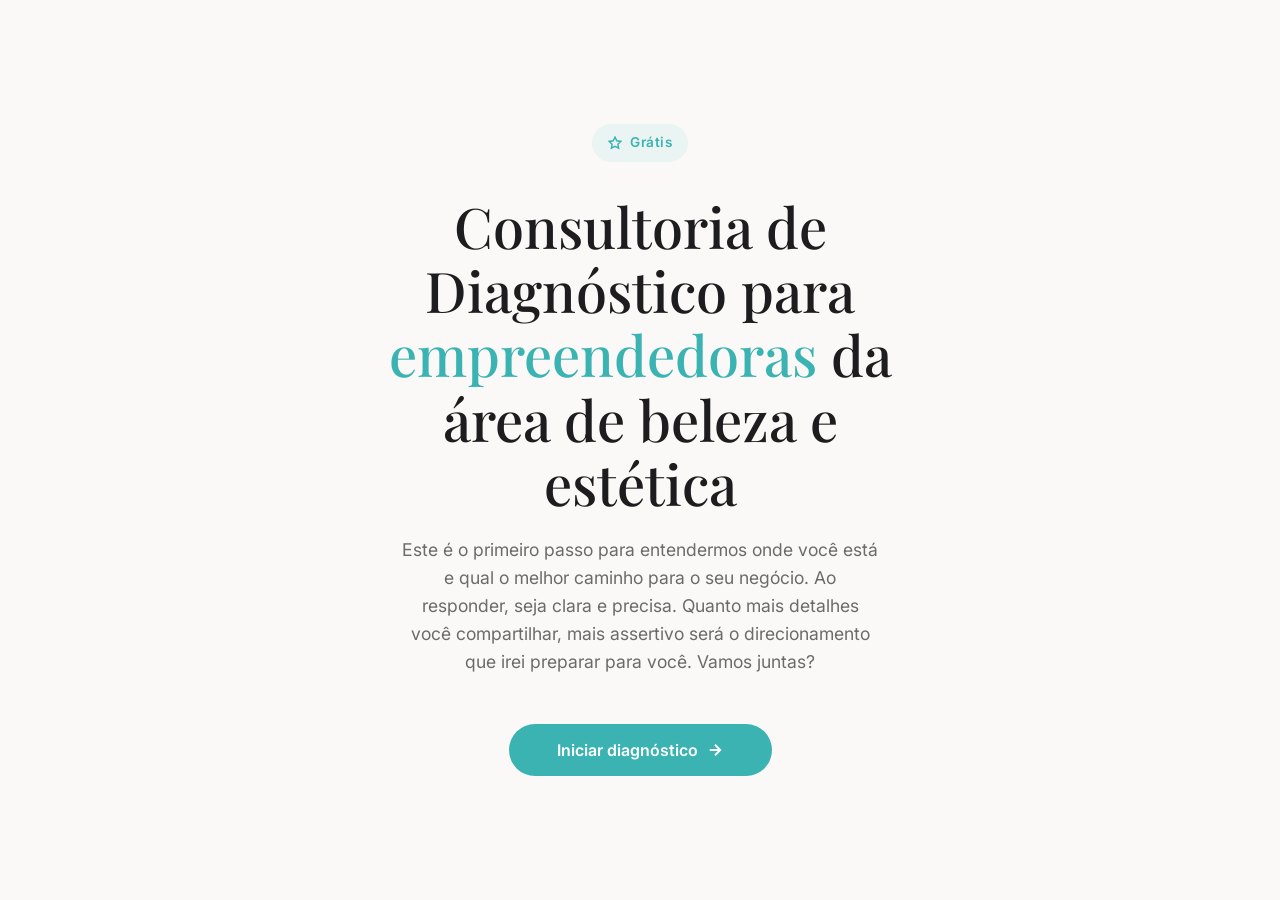
==== commit f8b48cf3: "Add main JavaScript and CSS files for website functionality and styling" ====
--- a/index.html
+++ b/index.html
@@ -3,28 +3,29 @@
 <head>
     <meta charset="UTF-8">
     <meta name="viewport" content="width=device-width, initial-scale=1.0">
-    <title>Análise de Perfil | Exclusivo Para Empreendedoras</title>
-    <meta name="description" content="Transforme seu Instagram em uma máquina de vendas. Análise gratuita para empreendedoras de beleza e estética.">
-    <meta name="theme-color" content="#0a0a0a">
-    <link rel="icon" type="image/png" href="imagens/favicon.png">
+    <title>Consultoria de Diagnóstico para empreendedoras da área de beleza e estética</title>
+    <meta name="description" content="Consultoria de Diagnóstico gratuita para empreendedoras da área de beleza e estética. Descubra o próximo passo para o seu negócio.">
+    <meta name="theme-color" content="#3bb3b2">
     <link rel="preconnect" href="https://fonts.googleapis.com">
     <link rel="preconnect" href="https://fonts.gstatic.com" crossorigin>
-    <link href="https://fonts.googleapis.com/css2?family=Playfair+Display:wght@400;500;600;700&family=DM+Sans:wght@400;500;600;700&display=swap" rel="stylesheet">
+    <link href="https://fonts.googleapis.com/css2?family=Playfair+Display:wght@400;500;600;700&family=Inter:wght@400;500;600;700&display=swap" rel="stylesheet">
     <style>
         :root {
-            --bg: #0a0a0a;
-            --bg-secondary: #141414;
-            --bg-tertiary: #1a1a1a;
-            --text: #fafafa;
-            --text-secondary: #a1a1a1;
-            --text-muted: #888888;
-            --accent: #6b7c3f;
-            --accent-hover: #8a9f52;
-            --accent-glow: rgba(107, 124, 63, 0.4);
-            --border: #404040;
-            --success: #6b7c3f;
-            --error: #ef4444;
+            --bg: #faf9f7;
+            --card: #ffffff;
+            --text: #1d1d1f;
+            --text-secondary: #6b6b6b;
+            --text-muted: #999999;
+            --accent: #3bb3b2;
+            --accent-hover: #2d9e9d;
+            --accent-light: rgba(59, 179, 178, 0.08);
+            --accent-glow: rgba(59, 179, 178, 0.25);
+            --border: #e5e5e5;
+            --success: #3bb3b2;
+            --error: #dc3545;
             --transition: cubic-bezier(0.4, 0, 0.2, 1);
+            --radius: 16px;
+            --shadow: 0 1px 2px rgba(0,0,0,0.04), 0 2px 8px rgba(0,0,0,0.06);
         }
 
         * {
@@ -38,17 +39,17 @@
         }
 
         body {
-            font-family: 'DM Sans', -apple-system, BlinkMacSystemFont, sans-serif;
+            font-family: 'Inter', -apple-system, BlinkMacSystemFont, sans-serif;
             background: var(--bg);
             color: var(--text);
             min-height: 100vh;
-            overflow-x: hidden;
             line-height: 1.6;
+            -webkit-font-smoothing: antialiased;
         }
 
         ::selection {
             background: var(--accent);
-            color: var(--bg);
+            color: #fff;
         }
 
         .app {
@@ -57,7 +58,16 @@
             flex-direction: column;
         }
 
-        /* Welcome Screen */
+        .bg-pattern {
+            position: fixed;
+            inset: 0;
+            background: radial-gradient(ellipse at 20% 50%, rgba(59, 179, 178, 0.05) 0%, transparent 60%),
+            radial-gradient(ellipse at 80% 50%, rgba(59, 179, 178, 0.03) 0%, transparent 60%);
+            pointer-events: none;
+            z-index: 0;
+        }
+
+        /* Welcome */
         .welcome {
             position: fixed;
             inset: 0;
@@ -68,6 +78,7 @@
             background: var(--bg);
             z-index: 100;
             transition: opacity 0.8s var(--transition), visibility 0.8s;
+            padding: 2rem;
         }
 
         .welcome.hidden {
@@ -76,28 +87,31 @@
             pointer-events: none;
         }
 
-        .welcome-logo {
-            width: 80px;
-            height: 80px;
+        .welcome-badge {
+            display: inline-flex;
+            align-items: center;
+            gap: 0.5rem;
+            padding: 0.5rem 1rem;
+            background: var(--accent-light);
+            color: var(--accent);
+            border-radius: 100px;
+            font-size: 0.85rem;
+            font-weight: 600;
+            letter-spacing: 0.5px;
             margin-bottom: 2rem;
             opacity: 0;
             transform: translateY(20px);
             animation: fadeUp 0.8s var(--transition) 0.2s forwards;
         }
 
-        .welcome-logo img {
-            width: 100%;
-            height: 100%;
-            object-fit: contain;
-        }
-
         .welcome-title {
             font-family: 'Playfair Display', serif;
-            font-size: clamp(2rem, 5vw, 3.5rem);
+            font-size: clamp(2.2rem, 5vw, 3.5rem);
             font-weight: 500;
             text-align: center;
             max-width: 600px;
-            margin-bottom: 1rem;
+            margin-bottom: 1.25rem;
+            line-height: 1.15;
             opacity: 0;
             transform: translateY(20px);
             animation: fadeUp 0.8s var(--transition) 0.4s forwards;
@@ -111,7 +125,7 @@
             font-size: 1.1rem;
             color: var(--text-secondary);
             text-align: center;
-            max-width: 450px;
+            max-width: 480px;
             margin-bottom: 3rem;
             opacity: 0;
             transform: translateY(20px);
@@ -122,8 +136,9 @@
             padding: 1rem 3rem;
             font-size: 1rem;
             font-weight: 600;
+            font-family: inherit;
             background: var(--accent);
-            color: var(--bg);
+            color: #fff;
             border: none;
             border-radius: 100px;
             cursor: pointer;
@@ -131,27 +146,19 @@
             opacity: 0;
             transform: translateY(20px);
             animation: fadeUp 0.8s var(--transition) 0.8s forwards;
-            position: relative;
-            overflow: hidden;
-        }
-
-        .welcome-btn::before {
-            content: '';
-            position: absolute;
-            inset: 0;
-            background: linear-gradient(90deg, transparent, rgba(255,255,255,0.2), transparent);
-            transform: translateX(-100%);
-            transition: transform 0.6s;
+            display: flex;
+            align-items: center;
+            gap: 0.5rem;
         }
 
         .welcome-btn:hover {
             background: var(--accent-hover);
-            transform: scale(1.05);
-            box-shadow: 0 10px 40px var(--accent-glow);
-        }
-
-        .welcome-btn:hover::before {
-            transform: translateX(100%);
+            transform: scale(1.05) translateY(0);
+            box-shadow: 0 12px 40px var(--accent-glow);
+        }
+
+        .welcome-btn:active {
+            transform: scale(1.02);
         }
 
         @keyframes fadeUp {
@@ -161,7 +168,7 @@
             }
         }
 
-        /* Main Form Container */
+        /* Form Container */
         .form-container {
             display: none;
             flex-direction: column;
@@ -177,39 +184,35 @@
 
         /* Header */
         .form-header {
-            padding: 1.5rem 2rem;
+            padding: 1.25rem 2rem;
             display: flex;
             align-items: center;
             justify-content: space-between;
             border-bottom: 1px solid var(--border);
-            background: rgba(10, 10, 10, 0.8);
+            background: rgba(255, 255, 255, 0.85);
             backdrop-filter: blur(20px);
+            -webkit-backdrop-filter: blur(20px);
             position: sticky;
             top: 0;
             z-index: 50;
         }
 
-        .form-logo {
+        .form-brand {
+            font-family: 'Playfair Display', serif;
+            font-size: 1.2rem;
+            font-weight: 600;
+            color: var(--text);
+            letter-spacing: -0.3px;
+        }
+
+        .form-brand span {
+            color: var(--accent);
+        }
+
+        .progress-indicator {
             display: flex;
             align-items: center;
-            gap: 0.75rem;
-        }
-
-        .form-logo img {
-            width: 36px;
-            height: 36px;
-        }
-
-        .form-logo span {
-            font-family: 'Playfair Display', serif;
-            font-size: 1.25rem;
-            font-weight: 600;
-        }
-
-        .progress-indicator {
-            display: flex;
-            align-items: center;
-            gap: 0.5rem;
+            gap: 0.375rem;
         }
 
         .progress-dot {
@@ -222,19 +225,20 @@
 
         .progress-dot.active {
             background: var(--accent);
-            box-shadow: 0 0 10px var(--accent-glow);
+            box-shadow: 0 0 8px var(--accent-glow);
+            transform: scale(1.2);
         }
 
         .progress-dot.completed {
-            background: #4a5a2a;
-        }
-
-        /* Progress Bar */
+            background: var(--accent);
+            opacity: 0.5;
+        }
+
         .progress-bar-container {
             height: 3px;
             background: var(--border);
             position: fixed;
-            top: 73px;
+            top: 61px;
             left: 0;
             right: 0;
             z-index: 49;
@@ -242,74 +246,58 @@
 
         .progress-bar {
             height: 100%;
-            background: linear-gradient(90deg, #4a5a2a, var(--accent));
+            background: linear-gradient(90deg, var(--accent-hover), var(--accent));
             width: 0%;
             transition: width 0.5s var(--transition);
-            box-shadow: 0 0 20px var(--accent-glow);
-        }
-
-        /* Main Content */
+        }
+
+        /* Main */
         .form-main {
             flex: 1;
             display: flex;
             align-items: center;
             justify-content: center;
-            padding: 2rem;
+            padding: 3rem 2rem;
             position: relative;
-            overflow: hidden;
-        }
-
-        .form-main::before {
-            content: '';
-            position: absolute;
-            width: 600px;
-            height: 600px;
-            background: radial-gradient(circle, var(--accent-glow) 0%, transparent 70%);
-            top: 50%;
-            left: 50%;
-            transform: translate(-50%, -50%);
-            opacity: 0.5;
-            pointer-events: none;
+            z-index: 1;
         }
 
         /* Step */
         .step {
             display: none;
             width: 100%;
-            max-width: 520px;
-            position: relative;
-            z-index: 1;
+            max-width: 560px;
         }
 
         .step.active {
             display: flex;
             flex-direction: column;
-            animation: stepIn 0.5s var(--transition);
+            animation: stepIn 0.4s var(--transition);
         }
 
         @keyframes stepIn {
             from {
                 opacity: 0;
-                transform: translateX(30px);
+                transform: translateY(12px);
             }
             to {
                 opacity: 1;
-                transform: translateX(0);
+                transform: translateY(0);
             }
         }
 
         .step-number {
-            font-size: 0.875rem;
-            color: var(--accent);
+            font-size: 0.8rem;
+            color: var(--text-muted);
             text-transform: uppercase;
             letter-spacing: 2px;
             margin-bottom: 0.5rem;
             font-weight: 600;
         }
 
-        .step-title {
+        .step-question {
             font-family: 'Playfair Display', serif;
-            font-size: clamp(1.75rem, 4vw, 2.5rem);
+            font-size: clamp(1.5rem, 3vw, 2rem);
             font-weight: 500;
             margin-bottom: 0.75rem;
             line-height: 1.2;
@@ -317,22 +305,13 @@
 
         .step-description {
             color: var(--text-secondary);
-            margin-bottom: 2.5rem;
-            font-size: 1.05rem;
-        }
-
-        /* Input Styles */
+            margin-bottom: 2rem;
+            font-size: 1rem;
+        }
+
+        /* Input */
         .input-group {
             margin-bottom: 1.5rem;
-            position: relative;
-        }
-
-        .input-group label {
-            display: block;
-            font-size: 0.875rem;
-            color: var(--text-secondary);
-            margin-bottom: 0.5rem;
-            font-weight: 500;
         }
 
         .input-wrapper {
@@ -342,21 +321,22 @@
         .input-wrapper input,
         .input-wrapper textarea {
             width: 100%;
-            padding: 1.25rem 1.5rem;
-            font-size: 1.1rem;
+            padding: 1rem 1.25rem;
+            font-size: 1rem;
             font-family: inherit;
-            background: var(--bg-secondary);
-            border: 1px solid var(--border);
+            background: var(--card);
+            border: 1.5px solid var(--border);
             border-radius: 12px;
             color: var(--text);
-            transition: all 0.3s var(--transition);
+            transition: all 0.25s var(--transition);
             outline: none;
+            box-shadow: var(--shadow);
         }
 
         .input-wrapper input:focus,
         .input-wrapper textarea:focus {
             border-color: var(--accent);
-            box-shadow: 0 0 0 3px var(--accent-glow);
+            box-shadow: 0 0 0 3px var(--accent-light), var(--shadow);
         }
 
         .input-wrapper input::placeholder,
@@ -365,28 +345,46 @@
         }
 
         .input-wrapper textarea {
-            min-height: 120px;
+            min-height: 100px;
             resize: vertical;
         }
 
-        .input-icon {
-            position: absolute;
-            left: 1.25rem;
-            top: 50%;
-            transform: translateY(-50%);
+        .instagram-input {
+            display: flex;
+            align-items: center;
+            background: var(--card);
+            border: 1.5px solid var(--border);
+            border-radius: 12px;
+            overflow: hidden;
+            transition: all 0.25s var(--transition);
+            box-shadow: var(--shadow);
+        }
+
+        .instagram-input:focus-within {
+            border-color: var(--accent);
+            box-shadow: 0 0 0 3px var(--accent-light), var(--shadow);
+        }
+
+        .instagram-prefix {
+            padding: 1rem 0 1rem 1.25rem;
             color: var(--text-muted);
-            pointer-events: none;
-            transition: color 0.3s;
-        }
-
-        .input-wrapper input:focus + .input-icon,
-        .input-wrapper textarea:focus ~ .input-icon {
-            color: var(--accent);
-        }
-
-        .input-wrapper.has-icon input,
-        .input-wrapper.has-icon textarea {
-            padding-left: 3.5rem;
+            font-size: 1rem;
+            font-weight: 500;
+        }
+
+        .instagram-input input {
+            flex: 1;
+            padding: 1rem 1.25rem 1rem 0;
+            font-size: 1rem;
+            font-family: inherit;
+            background: transparent;
+            border: none;
+            color: var(--text);
+            outline: none;
+        }
+
+        .instagram-input input::placeholder {
+            color: var(--text-muted);
         }
 
         .input-hint {
@@ -403,7 +401,9 @@
         }
 
         .input-error.show {
-            display: block;
+            display: flex;
+            align-items: center;
+            gap: 0.375rem;
             animation: shake 0.4s var(--transition);
         }
 
@@ -413,58 +413,108 @@
             75% { transform: translateX(5px); }
         }
 
-        /* Instagram Handle Input */
-        .instagram-input {
+        /* Options (Radio & Checkbox) */
+        .options-group {
+            display: flex;
+            flex-direction: column;
+            gap: 0.625rem;
+            margin-bottom: 1.5rem;
+        }
+
+        .option {
             display: flex;
             align-items: center;
-            background: var(--bg-secondary);
-            border: 1px solid var(--border);
+            gap: 0.875rem;
+            padding: 1rem 1.25rem;
+            background: var(--card);
+            border: 1.5px solid var(--border);
             border-radius: 12px;
-            overflow: hidden;
-            transition: all 0.3s var(--transition);
-        }
-
-        .instagram-input:focus-within {
+            cursor: pointer;
+            transition: all 0.25s var(--transition);
+            box-shadow: var(--shadow);
+            user-select: none;
+        }
+
+        .option:hover {
             border-color: var(--accent);
-            box-shadow: 0 0 0 3px var(--accent-glow);
-        }
-
-        .instagram-prefix {
-            padding: 1.25rem 0 1.25rem 1.5rem;
-            color: var(--text-muted);
-            font-size: 1.1rem;
+            background: var(--accent-light);
+        }
+
+        .option.selected {
+            border-color: var(--accent);
+            background: var(--accent-light);
+        }
+
+        .option input {
+            display: none;
+        }
+
+        .option-check {
+            width: 22px;
+            height: 22px;
+            border-radius: 50%;
+            border: 2px solid var(--border);
+            display: flex;
+            align-items: center;
+            justify-content: center;
+            flex-shrink: 0;
+            transition: all 0.25s var(--transition);
+        }
+
+        .option.selected .option-check {
+            border-color: var(--accent);
+            background: var(--accent);
+        }
+
+        .option.selected .option-check::after {
+            content: '';
+            width: 8px;
+            height: 8px;
+            border-radius: 50%;
+            background: #fff;
+            animation: checkPop 0.3s var(--transition);
+        }
+
+        .option-checkbox .option-check {
+            border-radius: 4px;
+        }
+
+        .option.selected .option-checkbox-icon::after {
+            content: '';
+            width: 6px;
+            height: 10px;
+            border: solid #fff;
+            border-width: 0 2px 2px 0;
+            transform: rotate(45deg) translateY(-1px);
+        }
+
+        @keyframes checkPop {
+            0% { transform: scale(0); }
+            50% { transform: scale(1.2); }
+            100% { transform: scale(1); }
+        }
+
+        .option-label {
+            font-size: 0.95rem;
             font-weight: 500;
-        }
-
-        .instagram-input input {
-            flex: 1;
-            padding: 1.25rem 1.5rem 1.25rem 0;
-            font-size: 1.1rem;
-            font-family: inherit;
-            background: transparent;
-            border: none;
             color: var(--text);
-            outline: none;
-        }
-
-        .instagram-input input::placeholder {
-            color: var(--text-muted);
-        }
-
-        /* Navigation Buttons */
+        }
+
+        /* Navigation */
         .step-actions {
             display: flex;
-            gap: 1rem;
-            margin-top: 2rem;
+            gap: 0.75rem;
+            margin-top: 1.5rem;
         }
 
         .btn-next {
             flex: 1;
-            padding: 1.25rem 2rem;
+            padding: 1rem 2rem;
             font-size: 1rem;
             font-weight: 600;
+            font-family: inherit;
             background: var(--accent);
-            color: var(--bg);
+            color: #fff;
             border: none;
             border-radius: 12px;
             cursor: pointer;
@@ -478,7 +528,7 @@
         .btn-next:hover {
             background: var(--accent-hover);
             transform: translateY(-2px);
-            box-shadow: 0 10px 30px var(--accent-glow);
+            box-shadow: 0 8px 25px var(--accent-glow);
         }
 
         .btn-next:active {
@@ -494,27 +544,28 @@
         }
 
         .btn-back {
-            padding: 1.25rem;
+            padding: 1rem 1.25rem;
             background: transparent;
-            border: 1px solid var(--border);
+            border: 1.5px solid var(--border);
             border-radius: 12px;
             color: var(--text-secondary);
             cursor: pointer;
             transition: all 0.3s var(--transition);
+            display: flex;
+            align-items: center;
         }
 
         .btn-back:hover {
-            border-color: var(--text-secondary);
+            border-color: var(--text-muted);
             color: var(--text);
         }
 
-        /* Success Screen */
+        /* Success */
         .success-screen {
             display: none;
             width: 100%;
             max-width: 520px;
             text-align: center;
-            padding: 2rem;
             animation: stepIn 0.5s var(--transition);
         }
 
@@ -522,18 +573,11 @@
             display: block;
         }
 
-        .success-screen.active .form-main {
-            display: flex;
-            flex-direction: column;
-            align-items: center;
-            justify-content: center;
-        }
-
         .success-icon {
-            width: 100px;
-            height: 100px;
-            margin: 0 auto 2rem;
-            background: linear-gradient(135deg, #4a5a2a, var(--accent));
+            width: 88px;
+            height: 88px;
+            margin: 0 auto 1.5rem;
+            background: linear-gradient(135deg, var(--accent-hover), var(--accent));
             border-radius: 50%;
             display: flex;
             align-items: center;
@@ -547,22 +591,24 @@
         }
 
         .success-icon svg {
-            width: 50px;
-            height: 50px;
-            color: #ffffff;
+            width: 44px;
+            height: 44px;
+            color: #fff;
         }
 
         .success-title {
             font-family: 'Playfair Display', serif;
-            font-size: 2.5rem;
-            margin-bottom: 1rem;
+            font-size: 2.25rem;
+            font-weight: 500;
+            margin-bottom: 0.75rem;
         }
 
         .success-message {
             color: var(--text-secondary);
-            font-size: 1.1rem;
-            max-width: 400px;
+            font-size: 1.05rem;
+            max-width: 420px;
             margin: 0 auto 2rem;
+            line-height: 1.7;
         }
 
         .success-whatsapp {
@@ -570,21 +616,18 @@
             align-items: center;
             gap: 0.75rem;
             padding: 1rem 2rem;
-            background: var(--accent);
-            color: #ffffff;
+            background: #25D366;
+            color: #fff;
             text-decoration: none;
             border-radius: 100px;
             font-weight: 600;
+            font-family: inherit;
+            font-size: 1rem;
             transition: all 0.3s var(--transition);
         }
 
         .success-whatsapp:hover {
-            background: var(--accent-hover);
-            transform: scale(1.05);
-            box-shadow: 0 10px 30px var(--accent-glow);
-        }
-
-        .success-whatsapp:hover {
+            background: #1da851;
             transform: scale(1.05);
             box-shadow: 0 10px 30px rgba(37, 211, 102, 0.3);
         }
@@ -592,12 +635,83 @@
         /* Confetti */
         .confetti {
             position: fixed;
-            width: 10px;
-            height: 10px;
+            width: 8px;
+            height: 8px;
             top: -10px;
             opacity: 0;
             pointer-events: none;
             z-index: 1000;
+        }
+
+        /* Loading */
+        .btn-next.loading {
+            pointer-events: none;
+            opacity: 0.8;
+        }
+
+        .btn-next.loading .btn-text {
+            display: none;
+        }
+
+        .btn-next .spinner {
+            display: none;
+        }
+
+        .btn-next.loading .spinner {
+            display: block;
+            width: 20px;
+            height: 20px;
+            border: 2px solid rgba(255,255,255,0.3);
+            border-top-color: #fff;
+            border-radius: 50%;
+            animation: spin 0.8s linear infinite;
+        }
+
+        @keyframes spin {
+            to { transform: rotate(360deg); }
+        }
+
+        /* Keyboard hint */
+        .keyboard-hint {
+            position: fixed;
+            bottom: 1.5rem;
+            right: 1.5rem;
+            display: flex;
+            align-items: center;
+            gap: 0.5rem;
+            color: var(--text-muted);
+            font-size: 0.8rem;
+            opacity: 0;
+            animation: fadeIn 0.5s var(--transition) 2s forwards;
+            z-index: 10;
+        }
+
+        .keyboard-hint kbd {
+            padding: 0.2rem 0.4rem;
+            background: var(--card);
+            border: 1px solid var(--border);
+            border-radius: 4px;
+            font-family: inherit;
+            font-size: 0.75rem;
+            box-shadow: var(--shadow);
+        }
+
+        @keyframes fadeIn {
+            to { opacity: 1; }
+        }
+
+        /* Step question for multiple choice */
+        .multi-question {
+            margin-bottom: 1.5rem;
+        }
+
+        .multi-question:last-child {
+            margin-bottom: 0;
+        }
+
+        .multi-question .step-question {
+            font-size: clamp(1.1rem, 2.5vw, 1.35rem);
+            margin-bottom: 0.875rem;
         }
 
         /* Responsive */
@@ -607,11 +721,7 @@
             }
 
             .form-main {
-                padding: 1.5rem;
-            }
-
-            .step-title {
-                font-size: 1.75rem;
+                padding: 2rem 1.25rem;
             }
 
             .step-actions {
@@ -620,707 +730,723 @@
 
             .btn-back {
                 width: 100%;
+                justify-content: center;
             }
 
             .progress-dot {
                 width: 6px;
                 height: 6px;
             }
-        }
-
-        /* Micro-interactions */
-        .input-wrapper input.valid,
-        .input-wrapper textarea.valid {
-            border-color: #4a5a2a;
-        }
-
-        .input-wrapper input.valid:focus,
-        .input-wrapper textarea.valid:focus {
-            box-shadow: 0 0 0 3px rgba(107, 124, 63, 0.3);
-        }
-
-        /* Step transition animations */
-        .step-exit {
-            animation: stepOut 0.3s var(--transition) forwards;
-        }
-
-        @keyframes stepOut {
-            to {
-                opacity: 0;
-                transform: translateX(-30px);
-            }
-        }
-
-        /* Loading state */
-        .btn-next.loading {
-            pointer-events: none;
-            opacity: 0.7;
-        }
-
-        .btn-next.loading .btn-text {
-            display: none;
-        }
-
-        .btn-next .spinner {
-            display: none;
-        }
-
-        .btn-next.loading .spinner {
-            display: block;
-            width: 20px;
-            height: 20px;
-            border: 2px solid var(--bg);
-            border-top-color: transparent;
-            border-radius: 50%;
-            animation: spin 0.8s linear infinite;
-        }
-
-        @keyframes spin {
-            to { transform: rotate(360deg); }
-        }
-
-        /* Keyboard hints */
-        .keyboard-hint {
-            position: fixed;
-            bottom: 2rem;
-            right: 2rem;
-            display: flex;
-            align-items: center;
-            gap: 0.5rem;
-            color: var(--text-muted);
-            font-size: 0.85rem;
-            opacity: 0;
-            animation: fadeIn 0.5s var(--transition) 2s forwards;
-        }
-
-        .keyboard-hint kbd {
-            padding: 0.25rem 0.5rem;
-            background: var(--bg-secondary);
-            border: 1px solid var(--border);
-            border-radius: 4px;
-            font-family: inherit;
-            font-size: 0.8rem;
-        }
-
-        @keyframes fadeIn {
-            to { opacity: 1; }
-        }
-
-        @media (max-width: 640px) {
+
             .keyboard-hint {
                 display: none;
             }
-        }
-
-        /* Subtle background pattern */
-        .bg-pattern {
-            position: fixed;
-            inset: 0;
-            background-image: 
-                radial-gradient(circle at 25% 25%, var(--border) 1px, transparent 1px),
-                radial-gradient(circle at 75% 75%, var(--border) 1px, transparent 1px);
-            background-size: 60px 60px;
-            opacity: 0.3;
-            pointer-events: none;
-            z-index: 0;
+
+            .option {
+                padding: 0.875rem 1rem;
+            }
         }
     </style>
 </head>
 <body>
-    <div class="app">
-        <!-- Welcome Screen -->
-        <div class="welcome" id="welcome">
-            <div class="welcome-logo">
-                <img src="imagens/favicon.png" alt="Haife">
+<div class="app">
+    <div class="bg-pattern"></div>
+
+    <!-- Welcome -->
+    <div class="welcome" id="welcome">
+        <div class="welcome-badge">
+            <svg width="14" height="14" viewBox="0 0 24 24" fill="none" stroke="currentColor" stroke-width="2.5">
+                <path d="M12 2l3.09 6.26L22 9.27l-5 4.87 1.18 6.88L12 17.77l-6.18 3.25L7 14.14 2 9.27l6.91-1.01L12 2z"/>
+            </svg>
+            Grátis
+        </div>
+        <h1 class="welcome-title">
+            Consultoria de Diagnóstico para <span>empreendedoras</span> da área de beleza e estética
+        </h1>
+        <p class="welcome-subtitle">
+            Este é o primeiro passo para entendermos onde você está e qual o melhor caminho para o seu negócio. Ao responder, seja clara e precisa. Quanto mais detalhes você compartilhar, mais assertivo será o direcionamento que irei preparar para você. Vamos juntas?
+        </p>
+        <button class="welcome-btn" id="startBtn">
+            Iniciar diagnóstico
+            <svg width="18" height="18" viewBox="0 0 24 24" fill="none" stroke="currentColor" stroke-width="2.5">
+                <path d="M5 12h14M12 5l7 7-7 7"/>
+            </svg>
+        </button>
+    </div>
+
+    <!-- Form -->
+    <div class="form-container" id="formContainer">
+        <header class="form-header">
+            <div class="form-brand">
+                Rhaiane Pereira
             </div>
-            <h1 class="welcome-title">
-                Descubra o poder da sua <span>marca</span>
-            </h1>
-            <p class="welcome-subtitle">
-                Transforme seu Instagram em uma máquina de vendas com uma análise estratégica personalizada.
-            </p>
-            <button class="welcome-btn" id="startBtn">
-                Começar análise
-                <svg width="20" height="20" viewBox="0 0 24 24" fill="none" stroke="currentColor" stroke-width="2">
-                    <path d="M5 12h14M12 5l7 7-7 7"/>
-                </svg>
-            </button>
+            <div class="progress-indicator" id="progressIndicator">
+                <div class="progress-dot active" data-step="1"></div>
+                <div class="progress-dot" data-step="2"></div>
+                <div class="progress-dot" data-step="3"></div>
+                <div class="progress-dot" data-step="4"></div>
+                <div class="progress-dot" data-step="5"></div>
+                <div class="progress-dot" data-step="6"></div>
+                <div class="progress-dot" data-step="7"></div>
+            </div>
+        </header>
+
+        <div class="progress-bar-container">
+            <div class="progress-bar" id="progressBar"></div>
         </div>
 
-        <!-- Form Container -->
-        <div class="form-container" id="formContainer">
-            <!-- Header -->
-            <header class="form-header">
-                <div class="form-logo">
-                    <img src="imagens/favicon.png" alt="Haife">
-                    <span>Haife</span>
-                </div>
-                <div class="progress-indicator" id="progressIndicator">
-                    <div class="progress-dot active" data-step="1"></div>
-                    <div class="progress-dot" data-step="2"></div>
-                    <div class="progress-dot" data-step="3"></div>
-                    <div class="progress-dot" data-step="4"></div>
-                    <div class="progress-dot" data-step="5"></div>
-                </div>
-            </header>
-
-            <!-- Progress Bar -->
-            <div class="progress-bar-container">
-                <div class="progress-bar" id="progressBar"></div>
+        <main class="form-main">
+
+            <!-- Step 1: Nome -->
+            <div class="step active" data-step="1">
+                <div class="step-number">Passo 1 de 7</div>
+                <h2 class="step-question">Qual o seu nome?</h2>
+                <p class="step-description">Vamos começar! Como você gostaria de ser chamada?</p>
+                <div class="input-group">
+                    <div class="input-wrapper">
+                        <input type="text" id="nome" placeholder="Seu primeiro nome" autocomplete="name">
+                    </div>
+                    <div class="input-error" id="nomeError">
+                        <svg width="14" height="14" viewBox="0 0 24 24" fill="none" stroke="currentColor" stroke-width="2"><circle cx="12" cy="12" r="10"/><line x1="12" y1="8" x2="12" y2="12"/><line x1="12" y1="16" x2="12.01" y2="16"/></svg>
+                        Por favor, insira seu nome
+                    </div>
+                </div>
+                <div class="step-actions">
+                    <button class="btn-next" data-next="2">
+                        <span class="btn-text">Continuar</span>
+                        <div class="spinner"></div>
+                        <svg width="18" height="18" viewBox="0 0 24 24" fill="none" stroke="currentColor" stroke-width="2.5">
+                            <path d="M5 12h14M12 5l7 7-7 7"/>
+                        </svg>
+                    </button>
+                </div>
             </div>
 
-            <!-- Main Form -->
-            <main class="form-main">
-                <!-- Step 1: Nome -->
-                <div class="step active" data-step="1">
-                    <div class="step-number">Passo 1 de 5</div>
-                    <h2 class="step-title">Qual é o seu nome?</h2>
-                    <p class="step-description">Vamos começar nos conhecendo. Como você gostaria de ser chamada?</p>
-                    
-                    <div class="input-group">
-                        <div class="input-wrapper has-icon">
-                            <input 
-                                type="text" 
-                                id="nome" 
-                                placeholder="Seu primeiro nome"
-                                autocomplete="name"
-                                data-validation="required"
-                            >
-                            <svg class="input-icon" width="20" height="20" viewBox="0 0 24 24" fill="none" stroke="currentColor" stroke-width="2">
-                                <path d="M20 21v-2a4 4 0 0 0-4-4H8a4 4 0 0 0-4 4v2"/>
-                                <circle cx="12" cy="7" r="4"/>
-                            </svg>
-                        </div>
-                        <div class="input-error" id="nomeError">Por favor, insira seu nome</div>
+            <!-- Step 2: Área -->
+            <div class="step" data-step="2">
+                <div class="step-number">Passo 2 de 7</div>
+                <h2 class="step-question">Qual a sua área de atuação?</h2>
+                <p class="step-description">Selecione uma opção:</p>
+                <div class="options-group" data-name="area" data-multiple="false">
+                    <label class="option" data-value="cabeleireira">
+                        <input type="radio" name="area" value="cabeleireira">
+                        <span class="option-check"></span>
+                        <span class="option-label">Cabeleireira</span>
+                    </label>
+                    <label class="option" data-value="design-sobrancelhas">
+                        <input type="radio" name="area" value="design-sobrancelhas">
+                        <span class="option-check"></span>
+                        <span class="option-label">Design de Sobrancelhas</span>
+                    </label>
+                    <label class="option" data-value="cilios">
+                        <input type="radio" name="area" value="cilios">
+                        <span class="option-check"></span>
+                        <span class="option-label">Alongamento de Cílios</span>
+                    </label>
+                    <label class="option" data-value="manicure">
+                        <input type="radio" name="area" value="manicure">
+                        <span class="option-check"></span>
+                        <span class="option-label">Manicure / Nail Design</span>
+                    </label>
+                </div>
+                <div class="input-error" id="areaError">
+                    <svg width="14" height="14" viewBox="0 0 24 24" fill="none" stroke="currentColor" stroke-width="2"><circle cx="12" cy="12" r="10"/><line x1="12" y1="8" x2="12" y2="12"/><line x1="12" y1="16" x2="12.01" y2="16"/></svg>
+                    Selecione sua área de atuação
+                </div>
+                <div class="step-actions">
+                    <button class="btn-back" data-prev="1">
+                        <svg width="18" height="18" viewBox="0 0 24 24" fill="none" stroke="currentColor" stroke-width="2">
+                            <path d="M19 12H5M12 19l-7-7 7-7"/>
+                        </svg>
+                    </button>
+                    <button class="btn-next" data-next="3">
+                        <span class="btn-text">Continuar</span>
+                        <div class="spinner"></div>
+                        <svg width="18" height="18" viewBox="0 0 24 24" fill="none" stroke="currentColor" stroke-width="2.5">
+                            <path d="M5 12h14M12 5l7 7-7 7"/>
+                        </svg>
+                    </button>
+                </div>
+            </div>
+
+            <!-- Step 3: Tempo -->
+            <div class="step" data-step="3">
+                <div class="step-number">Passo 3 de 7</div>
+                <h2 class="step-question">Há quanto tempo você atua na área?</h2>
+                <p class="step-description">Selecione uma opção:</p>
+                <div class="options-group" data-name="tempo" data-multiple="false">
+                    <label class="option" data-value="menos-6">
+                        <input type="radio" name="tempo" value="menos-6">
+                        <span class="option-check"></span>
+                        <span class="option-label">Menos de 6 meses</span>
+                    </label>
+                    <label class="option" data-value="6-1">
+                        <input type="radio" name="tempo" value="6-1">
+                        <span class="option-check"></span>
+                        <span class="option-label">De 6 meses a 1 ano</span>
+                    </label>
+                    <label class="option" data-value="1-5">
+                        <input type="radio" name="tempo" value="1-5">
+                        <span class="option-check"></span>
+                        <span class="option-label">De 1 a 5 anos</span>
+                    </label>
+                    <label class="option" data-value="mais-5">
+                        <input type="radio" name="tempo" value="mais-5">
+                        <span class="option-check"></span>
+                        <span class="option-label">Mais de 5 anos</span>
+                    </label>
+                    <label class="option" data-value="mais-10">
+                        <input type="radio" name="tempo" value="mais-10">
+                        <span class="option-check"></span>
+                        <span class="option-label">Mais de 10 anos</span>
+                    </label>
+                </div>
+                <div class="input-error" id="tempoError">
+                    <svg width="14" height="14" viewBox="0 0 24 24" fill="none" stroke="currentColor" stroke-width="2"><circle cx="12" cy="12" r="10"/><line x1="12" y1="8" x2="12" y2="12"/><line x1="12" y1="16" x2="12.01" y2="16"/></svg>
+                    Selecione há quanto tempo atua
+                </div>
+                <div class="step-actions">
+                    <button class="btn-back" data-prev="2">
+                        <svg width="18" height="18" viewBox="0 0 24 24" fill="none" stroke="currentColor" stroke-width="2">
+                            <path d="M19 12H5M12 19l-7-7 7-7"/>
+                        </svg>
+                    </button>
+                    <button class="btn-next" data-next="4">
+                        <span class="btn-text">Continuar</span>
+                        <div class="spinner"></div>
+                        <svg width="18" height="18" viewBox="0 0 24 24" fill="none" stroke="currentColor" stroke-width="2.5">
+                            <path d="M5 12h14M12 5l7 7-7 7"/>
+                        </svg>
+                    </button>
+                </div>
+            </div>
+
+            <!-- Step 4: Frequência -->
+            <div class="step" data-step="4">
+                <div class="step-number">Passo 4 de 7</div>
+                <h2 class="step-question">Qual a frequência que você publica no Instagram hoje?</h2>
+                <p class="step-description">Selecione uma opção:</p>
+                <div class="options-group" data-name="frequencia" data-multiple="false">
+                    <label class="option" data-value="todos-dias">
+                        <input type="radio" name="frequencia" value="todos-dias">
+                        <span class="option-check"></span>
+                        <span class="option-label">Todos os dias</span>
+                    </label>
+                    <label class="option" data-value="3-5-semana">
+                        <input type="radio" name="frequencia" value="3-5-semana">
+                        <span class="option-check"></span>
+                        <span class="option-label">De 3 a 5 vezes na semana</span>
+                    </label>
+                    <label class="option" data-value="1-semana">
+                        <input type="radio" name="frequencia" value="1-semana">
+                        <span class="option-check"></span>
+                        <span class="option-label">Uma vez na semana</span>
+                    </label>
+                    <label class="option" data-value="raro">
+                        <input type="radio" name="frequencia" value="raro">
+                        <span class="option-check"></span>
+                        <span class="option-label">Raramente publico</span>
+                    </label>
+                </div>
+                <div class="input-error" id="frequenciaError">
+                    <svg width="14" height="14" viewBox="0 0 24 24" fill="none" stroke="currentColor" stroke-width="2"><circle cx="12" cy="12" r="10"/><line x1="12" y1="8" x2="12" y2="12"/><line x1="12" y1="16" x2="12.01" y2="16"/></svg>
+                    Selecione a frequência de publicações
+                </div>
+                <div class="step-actions">
+                    <button class="btn-back" data-prev="3">
+                        <svg width="18" height="18" viewBox="0 0 24 24" fill="none" stroke="currentColor" stroke-width="2">
+                            <path d="M19 12H5M12 19l-7-7 7-7"/>
+                        </svg>
+                    </button>
+                    <button class="btn-next" data-next="5">
+                        <span class="btn-text">Continuar</span>
+                        <div class="spinner"></div>
+                        <svg width="18" height="18" viewBox="0 0 24 24" fill="none" stroke="currentColor" stroke-width="2.5">
+                            <path d="M5 12h14M12 5l7 7-7 7"/>
+                        </svg>
+                    </button>
+                </div>
+            </div>
+
+            <!-- Step 5: Produtos Digitais -->
+            <div class="step" data-step="5">
+                <div class="step-number">Passo 5 de 7</div>
+                <h2 class="step-question">Você possui produtos digitais à venda?</h2>
+                <p class="step-description">Ex: Cursos, mentorias ou e-books</p>
+                <div class="options-group" data-name="produtos_digitais" data-multiple="false">
+                    <label class="option" data-value="sim">
+                        <input type="radio" name="produtos_digitais" value="sim">
+                        <span class="option-check"></span>
+                        <span class="option-label">Sim</span>
+                    </label>
+                    <label class="option" data-value="nao">
+                        <input type="radio" name="produtos_digitais" value="nao">
+                        <span class="option-check"></span>
+                        <span class="option-label">Não</span>
+                    </label>
+                </div>
+                <div class="input-error" id="produtos_digitaisError">
+                    <svg width="14" height="14" viewBox="0 0 24 24" fill="none" stroke="currentColor" stroke-width="2"><circle cx="12" cy="12" r="10"/><line x1="12" y1="8" x2="12" y2="12"/><line x1="12" y1="16" x2="12.01" y2="16"/></svg>
+                    Selecione uma opção
+                </div>
+                <div class="step-actions">
+                    <button class="btn-back" data-prev="4">
+                        <svg width="18" height="18" viewBox="0 0 24 24" fill="none" stroke="currentColor" stroke-width="2">
+                            <path d="M19 12H5M12 19l-7-7 7-7"/>
+                        </svg>
+                    </button>
+                    <button class="btn-next" data-next="6">
+                        <span class="btn-text">Continuar</span>
+                        <div class="spinner"></div>
+                        <svg width="18" height="18" viewBox="0 0 24 24" fill="none" stroke="currentColor" stroke-width="2.5">
+                            <path d="M5 12h14M12 5l7 7-7 7"/>
+                        </svg>
+                    </button>
+                </div>
+            </div>
+
+            <!-- Step 6: Instagram -->
+            <div class="step" data-step="6">
+                <div class="step-number">Passo 6 de 7</div>
+                <h2 class="step-question">Qual o @ do seu Instagram?</h2>
+                <p class="step-description">Campo de texto livre</p>
+                <div class="input-group">
+                    <div class="instagram-input">
+                        <span class="instagram-prefix">@</span>
+                        <input type="text" id="instagram" placeholder="seuinstagram" autocomplete="off">
                     </div>
-
-                    <div class="step-actions">
-                        <button class="btn-next" data-next="2">
-                            <span class="btn-text">Continuar</span>
-                            <div class="spinner"></div>
-                            <svg width="20" height="20" viewBox="0 0 24 24" fill="none" stroke="currentColor" stroke-width="2">
-                                <path d="M5 12h14M12 5l7 7-7 7"/>
-                            </svg>
-                        </button>
+                </div>
+                <div class="step-actions">
+                    <button class="btn-back" data-prev="5">
+                        <svg width="18" height="18" viewBox="0 0 24 24" fill="none" stroke="currentColor" stroke-width="2">
+                            <path d="M19 12H5M12 19l-7-7 7-7"/>
+                        </svg>
+                    </button>
+                    <button class="btn-next" data-next="7">
+                        <span class="btn-text">Continuar</span>
+                        <div class="spinner"></div>
+                        <svg width="18" height="18" viewBox="0 0 24 24" fill="none" stroke="currentColor" stroke-width="2.5">
+                            <path d="M5 12h14M12 5l7 7-7 7"/>
+                        </svg>
+                    </button>
+                </div>
+            </div>
+
+            <!-- Step 7: Desafio + WhatsApp -->
+            <div class="step" data-step="7">
+                <div class="step-number">Passo 7 de 7</div>
+
+                <div class="multi-question">
+                    <h2 class="step-question">Qual o seu maior desafio hoje?</h2>
+                    <p class="step-description">Selecione a opção que mais se aplica:</p>
+                    <div class="options-group" data-name="desafio" data-multiple="false">
+                        <label class="option" data-value="conteudo">
+                            <input type="radio" name="desafio" value="conteudo">
+                            <span class="option-check"></span>
+                            <span class="option-label">Criar conteúdo consistente</span>
+                        </label>
+                        <label class="option" data-value="engajamento">
+                            <input type="radio" name="desafio" value="engajamento">
+                            <span class="option-check"></span>
+                            <span class="option-label">Aumentar engajamento</span>
+                        </label>
+                        <label class="option" data-value="conversao">
+                            <input type="radio" name="desafio" value="conversao">
+                            <span class="option-check"></span>
+                            <span class="option-label">Converter seguidores em clientes</span>
+                        </label>
+                        <label class="option" data-value="tempo">
+                            <input type="radio" name="desafio" value="tempo">
+                            <span class="option-check"></span>
+                            <span class="option-label">Falta de tempo para as redes sociais</span>
+                        </label>
+                        <label class="option" data-value="nao-sei">
+                            <input type="radio" name="desafio" value="nao-sei">
+                            <span class="option-check"></span>
+                            <span class="option-label">Não sei o que postar</span>
+                        </label>
+                        <label class="option" data-value="vender">
+                            <input type="radio" name="desafio" value="vender">
+                            <span class="option-check"></span>
+                            <span class="option-label">Vender mais</span>
+                        </label>
                     </div>
-                </div>
-
-                <!-- Step 2: Profissão/Nicho -->
-                <div class="step" data-step="2">
-                    <div class="step-number">Passo 2 de 5</div>
-                    <h2 class="step-title">Qual a sua profissão ou nicho?</h2>
-                    <p class="step-description">Nos conte um pouco sobre o que você faz. Qual é o seu negócio ou área de atuação?</p>
-                    
-                    <div class="input-group">
-                        <div class="input-wrapper">
-                            <textarea 
-                                id="nicho" 
-                                placeholder="Ex: Designer de sobrancelhas, Esteticista, Dono de salon de beleza..."
-                                data-validation="required"
-                                rows="3"
-                            ></textarea>
-                        </div>
-                        <div class="input-error" id="nichoError">Por favor, nos conte sobre seu nicho</div>
+                    <div class="input-error" id="desafioError">
+                        <svg width="14" height="14" viewBox="0 0 24 24" fill="none" stroke="currentColor" stroke-width="2"><circle cx="12" cy="12" r="10"/><line x1="12" y1="8" x2="12" y2="12"/><line x1="12" y1="16" x2="12.01" y2="16"/></svg>
+                        Selecione seu maior desafio
                     </div>
-
-                    <div class="step-actions">
-                        <button class="btn-back" data-prev="1">
-                            <svg width="20" height="20" viewBox="0 0 24 24" fill="none" stroke="currentColor" stroke-width="2">
-                                <path d="M19 12H5M12 19l-7-7 7-7"/>
-                            </svg>
-                        </button>
-                        <button class="btn-next" data-next="3">
-                            <span class="btn-text">Continuar</span>
-                            <div class="spinner"></div>
-                            <svg width="20" height="20" viewBox="0 0 24 24" fill="none" stroke="currentColor" stroke-width="2">
-                                <path d="M5 12h14M12 5l7 7-7 7"/>
-                            </svg>
-                        </button>
+                </div>
+
+                <div class="multi-question" style="margin-top: 1.5rem;">
+                    <h2 class="step-question">Qual seu WhatsApp?</h2>
+                    <p class="step-description">É por aqui que enviaremos seu diagnóstico personalizado.</p>
+                    <div class="input-wrapper">
+                        <input type="tel" id="whatsapp" placeholder="(00) 00000-0000" autocomplete="tel">
                     </div>
-                </div>
-
-                <!-- Step 3: Instagram -->
-                <div class="step" data-step="3">
-                    <div class="step-number">Passo 3 de 5</div>
-                    <h2 class="step-title">Qual o seu Instagram?</h2>
-                    <p class="step-description">Nos passe seu @ para analisarmos seu perfil atual e identificarmos oportunidades de crescimento.</p>
-                    
-                    <div class="input-group">
-                        <div class="instagram-input">
-                            <span class="instagram-prefix">@</span>
-                            <input 
-                                type="text" 
-                                id="instagram" 
-                                placeholder="seuinstagram"
-                                autocomplete="off"
-                            >
-                        </div>
-                        <div class="input-hint">Este campo é opcional, mas nos ajuda muito!</div>
+                    <div class="input-error" id="whatsappError">
+                        <svg width="14" height="14" viewBox="0 0 24 24" fill="none" stroke="currentColor" stroke-width="2"><circle cx="12" cy="12" r="10"/><line x1="12" y1="8" x2="12" y2="12"/><line x1="12" y1="16" x2="12.01" y2="16"/></svg>
+                        Por favor, insira seu WhatsApp
                     </div>
-
-                    <div class="input-group" style="margin-top: 1.5rem;">
-                        <label>Qual é o seu objetivo principal?</label>
-                        <div class="input-wrapper">
-                            <textarea 
-                                id="objetivo" 
-                                placeholder="Ex: Aumentar vendas, Virar referência no nicho, Conquistar mais seguidores..."
-                                rows="3"
-                            ></textarea>
-                        </div>
-                        <div class="input-hint">Quanto mais detalhes, melhor podemos te ajudar</div>
-                    </div>
-
-                    <div class="step-actions">
-                        <button class="btn-back" data-prev="2">
-                            <svg width="20" height="20" viewBox="0 0 24 24" fill="none" stroke="currentColor" stroke-width="2">
-                                <path d="M19 12H5M12 19l-7-7 7-7"/>
-                            </svg>
-                        </button>
-                        <button class="btn-next" data-next="4">
-                            <span class="btn-text">Continuar</span>
-                            <div class="spinner"></div>
-                            <svg width="20" height="20" viewBox="0 0 24 24" fill="none" stroke="currentColor" stroke-width="2">
-                                <path d="M5 12h14M12 5l7 7-7 7"/>
-                            </svg>
-                        </button>
-                    </div>
-                </div>
-
-                <!-- Step 4: WhatsApp -->
-                <div class="step" data-step="4">
-                    <div class="step-number">Passo 4 de 5</div>
-                    <h2 class="step-title">Qual o seu WhatsApp?</h2>
-                    <p class="step-description">Por aqui enviaremos a análise do seu perfil. Qual número podemos usar?</p>
-                    
-                    <div class="input-group">
-                        <div class="input-wrapper has-icon">
-                            <input 
-                                type="tel" 
-                                id="whatsapp" 
-                                placeholder="(00) 00000-0000"
-                                autocomplete="tel"
-                                data-validation="required"
-                            >
-                            <svg class="input-icon" width="20" height="20" viewBox="0 0 24 24" fill="none" stroke="currentColor" stroke-width="2">
-                                <path d="M22 16.92v3a2 2 0 0 1-2.18 2 19.79 19.79 0 0 1-8.63-3.07 19.5 19.5 0 0 1-6-6 19.79 19.79 0 0 1-3.07-8.67A2 2 0 0 1 4.11 2h3a2 2 0 0 1 2 1.72 12.84 12.84 0 0 0 .7 2.81 2 2 0 0 1-.45 2.11L8.09 9.91a16 16 0 0 0 6 6l1.27-1.27a2 2 0 0 1 2.11-.45 12.84 12.84 0 0 0 2.81.7A2 2 0 0 1 22 16.92z"/>
-                            </svg>
-                        </div>
-                        <div class="input-error" id="whatsappError">Por favor, insira seu WhatsApp</div>
-                    </div>
-
-                    <div class="step-actions">
-                        <button class="btn-back" data-prev="3">
-                            <svg width="20" height="20" viewBox="0 0 24 24" fill="none" stroke="currentColor" stroke-width="2">
-                                <path d="M19 12H5M12 19l-7-7 7-7"/>
-                            </svg>
-                        </button>
-                        <button class="btn-next" data-next="5">
-                            <span class="btn-text">Continuar</span>
-                            <div class="spinner"></div>
-                            <svg width="20" height="20" viewBox="0 0 24 24" fill="none" stroke="currentColor" stroke-width="2">
-                                <path d="M5 12h14M12 5l7 7-7 7"/>
-                            </svg>
-                        </button>
-                    </div>
-                </div>
-
-                <!-- Step 5: Email -->
-                <div class="step" data-step="5">
-                    <div class="step-number">Passo 5 de 5</div>
-                    <h2 class="step-title">E o seu melhor email?</h2>
-                    <p class="step-description">Último passo! Qual email usamos para enviar a análise completa do seu perfil?</p>
-                    
-                    <div class="input-group">
-                        <div class="input-wrapper has-icon">
-                            <input 
-                                type="email" 
-                                id="email" 
-                                placeholder="seu@email.com"
-                                autocomplete="email"
-                                data-validation="required"
-                            >
-                            <svg class="input-icon" width="20" height="20" viewBox="0 0 24 24" fill="none" stroke="currentColor" stroke-width="2">
-                                <path d="M4 4h16c1.1 0 2 .9 2 2v12c0 1.1-.9 2-2 2H4c-1.1 0-2-.9-2-2V6c0-1.1.9-2 2-2z"/>
-                                <polyline points="22,6 12,13 2,6"/>
-                            </svg>
-                        </div>
-                        <div class="input-error" id="emailError">Por favor, insira um email válido</div>
-                    </div>
-
-                    <div class="step-actions">
-                        <button class="btn-back" data-prev="4">
-                            <svg width="20" height="20" viewBox="0 0 24 24" fill="none" stroke="currentColor" stroke-width="2">
-                                <path d="M19 12H5M12 19l-7-7 7-7"/>
-                            </svg>
-                        </button>
-                        <button class="btn-next" id="submitBtn" data-next="6">
-                            <span class="btn-text">Enviar análise</span>
-                            <div class="spinner"></div>
-                            <svg width="20" height="20" viewBox="0 0 24 24" fill="none" stroke="currentColor" stroke-width="2">
-                                <path d="M22 2L11 13M22 2l-7 20-4-9-9-4 20-7z"/>
-                            </svg>
-                        </button>
-                    </div>
-                </div>
-
-                <!-- Success Screen -->
-                <div class="success-screen" id="successScreen">
-                    <div class="success-icon">
-                        <svg viewBox="0 0 24 24" fill="none" stroke="currentColor" stroke-width="2.5">
-                            <polyline points="20 6 9 17 4 12"/>
+                </div>
+
+                <div class="step-actions">
+                    <button class="btn-back" data-prev="6">
+                        <svg width="18" height="18" viewBox="0 0 24 24" fill="none" stroke="currentColor" stroke-width="2">
+                            <path d="M19 12H5M12 19l-7-7 7-7"/>
                         </svg>
-                    </div>
-                    <h2 class="success-title">Pronto!</h2>
-                    <p class="success-message">
-                        Recebemos suas informações. Em breve entraremos em contato pelo WhatsApp para enviar a análise completa do seu perfil.
-                    </p>
-                    <a href="https://wa.me/55SEUNUMERO" class="success-whatsapp" id="whatsappLink">
-                        <svg width="24" height="24" viewBox="0 0 24 24" fill="currentColor">
-                            <path d="M17.472 14.382c-.297-.149-1.758-.867-2.03-.967-.273-.099-.471-.148-.67.15-.197.297-.767.966-.94 1.164-.173.199-.347.223-.644.075-.297-.15-1.255-.463-2.39-1.475-.883-.788-1.48-1.761-1.653-2.059-.173-.297-.018-.458.13-.606.134-.133.298-.347.446-.52.149-.174.198-.298.298-.497.099-.198.05-.371-.025-.52-.075-.149-.669-1.612-.916-2.207-.242-.579-.487-.5-.669-.51-.173-.008-.371-.01-.57-.01-.198 0-.52.074-.792.372-.272.297-1.04 1.016-1.04 2.479 0 1.462 1.065 2.875 1.213 3.074.149.198 2.096 3.2 5.077 4.487.709.306 1.262.489 1.694.625.712.227 1.36.195 1.871.118.571-.085 1.758-.719 2.006-1.413.248-.694.248-1.289.173-1.413-.074-.124-.272-.198-.57-.347m-5.421 7.403h-.004a9.87 9.87 0 01-5.031-1.378l-.361-.214-3.741.982.998-3.648-.235-.374a9.86 9.86 0 01-1.51-5.26c.001-5.45 4.436-9.884 9.888-9.884 2.64 0 5.122 1.03 6.988 2.898a9.825 9.825 0 012.893 6.994c-.003 5.45-4.437 9.884-9.885 9.884m8.413-18.297A11.815 11.815 0 0012.05 0C5.495 0 .16 5.335.157 11.892c0 2.096.547 4.142 1.588 5.945L.057 24l6.305-1.654a11.882 11.882 0 005.683 1.448h.005c6.554 0 11.89-5.335 11.893-11.893a11.821 11.821 0 00-3.48-8.413z"/>
+                    </button>
+                    <button class="btn-next" id="submitBtn">
+                        <span class="btn-text">Enviar diagnóstico</span>
+                        <div class="spinner"></div>
+                        <svg width="18" height="18" viewBox="0 0 24 24" fill="none" stroke="currentColor" stroke-width="2.5">
+                            <path d="M22 2L11 13M22 2l-7 20-4-9-9-4 20-7z"/>
                         </svg>
-                        Falar no WhatsApp
-                    </a>
-                </div>
-            </main>
-        </div>
-
-        <!-- Background Pattern -->
-        <div class="bg-pattern"></div>
-
-        <!-- Keyboard Hint -->
-        <div class="keyboard-hint">
-            Pressione <kbd>Enter</kbd> para continuar
-        </div>
+                    </button>
+                </div>
+            </div>
+
+            <!-- Success -->
+            <div class="success-screen" id="successScreen">
+                <div class="success-icon">
+                    <svg viewBox="0 0 24 24" fill="none" stroke="currentColor" stroke-width="2.5">
+                        <polyline points="20 6 9 17 4 12"/>
+                    </svg>
+                </div>
+                <h2 class="success-title">Diagnóstico enviado com sucesso!</h2>
+                <p class="success-message">
+                    Recebi seu diagnóstico! Vou analisar com carinho as informações que você enviou. Entrarei em contato pelo WhatsApp que você informou (ou me chame se tiver urgência) para falarmos sobre o próximo passo. Obrigada pela confiança, Rhaiane Pereira.
+                </p>
+                <a href="https://wa.me/55" class="success-whatsapp" id="whatsappLink" target="_blank" rel="noopener">
+                    <svg width="22" height="22" viewBox="0 0 24 24" fill="currentColor">
+                        <path d="M17.472 14.382c-.297-.149-1.758-.867-2.03-.967-.273-.099-.471-.148-.67.15-.197.297-.767.966-.94 1.164-.173.199-.347.223-.644.075-.297-.15-1.255-.463-2.39-1.475-.883-.788-1.48-1.761-1.653-2.059-.173-.297-.018-.458.13-.606.134-.133.298-.347.446-.52.149-.174.198-.298.298-.497.099-.198.05-.371-.025-.52-.075-.149-.669-1.612-.916-2.207-.242-.579-.487-.5-.669-.51-.173-.008-.371-.01-.57-.01-.198 0-.52.074-.792.372-.272.297-1.04 1.016-1.04 2.479 0 1.462 1.065 2.875 1.213 3.074.149.198 2.096 3.2 5.077 4.487.709.306 1.262.489 1.694.625.712.227 1.36.195 1.871.118.571-.085 1.758-.719 2.006-1.413.248-.694.248-1.289.173-1.413-.074-.124-.272-.198-.57-.347m-5.421 7.403h-.004a9.87 9.87 0 01-5.031-1.378l-.361-.214-3.741.982.998-3.648-.235-.374a9.86 9.86 0 01-1.51-5.26c.001-5.45 4.436-9.884 9.888-9.884 2.64 0 5.122 1.03 6.988 2.898a9.825 9.825 0 012.893 6.994c-.003 5.45-4.437 9.884-9.885 9.884m8.413-18.297A11.815 11.815 0 0012.05 0C5.495 0 .16 5.335.157 11.892c0 2.096.547 4.142 1.588 5.945L.057 24l6.305-1.654a11.882 11.882 0 005.683 1.448h.005c6.554 0 11.89-5.335 11.893-11.893a11.821 11.821 0 00-3.48-8.413z"/>
+                    </svg>
+                    Falar no WhatsApp
+                </a>
+            </div>
+        </main>
     </div>
 
-    <script>
-        // DOM Elements
-        const welcome = document.getElementById('welcome');
-        const formContainer = document.getElementById('formContainer');
-        const startBtn = document.getElementById('startBtn');
-        const progressDots = document.querySelectorAll('.progress-dot');
-        const progressBar = document.getElementById('progressBar');
-        const steps = document.querySelectorAll('.step');
-        const successScreen = document.getElementById('successScreen');
-        const submitBtn = document.getElementById('submitBtn');
-        const whatsappLink = document.getElementById('whatsappLink');
-
-        // State
-        let currentStep = 1;
-        const totalSteps = 5;
-        const formData = {
-            nome: '',
-            nicho: '',
-            instagram: '',
-            objetivo: '',
-            whatsapp: '',
-            email: ''
-        };
-
-        // Load saved data
-        function loadSavedData() {
-            const saved = localStorage.getItem('haife_form_data');
+    <div class="keyboard-hint">
+        Pressione <kbd>Enter</kbd> para continuar
+    </div>
+</div>
+
+<script>
+    const welcome = document.getElementById('welcome');
+    const formContainer = document.getElementById('formContainer');
+    const startBtn = document.getElementById('startBtn');
+    const progressDots = document.querySelectorAll('.progress-dot');
+    const progressBar = document.getElementById('progressBar');
+    const steps = document.querySelectorAll('.step');
+    const successScreen = document.getElementById('successScreen');
+    const submitBtn = document.getElementById('submitBtn');
+    const whatsappLink = document.getElementById('whatsappLink');
+    const totalSteps = 7;
+
+    let currentStep = 1;
+
+    const formData = {
+        nome: '',
+        area: '',
+        tempo: '',
+        frequencia: '',
+        produtos_digitais: '',
+        instagram: '',
+        desafio: '',
+        whatsapp: ''
+    };
+
+    // Load saved data
+    function loadSaved() {
+        try {
+            const saved = localStorage.getItem('rhaiane_diagnostico');
             if (saved) {
                 const data = JSON.parse(saved);
                 Object.assign(formData, data);
-                
-                // Fill inputs
                 document.getElementById('nome').value = data.nome || '';
-                document.getElementById('nicho').value = data.nicho || '';
                 document.getElementById('instagram').value = data.instagram || '';
-                document.getElementById('objetivo').value = data.objetivo || '';
                 document.getElementById('whatsapp').value = data.whatsapp || '';
-                document.getElementById('email').value = data.email || '';
             }
-        }
-
-        // Save data
-        function saveData() {
-            localStorage.setItem('haife_form_data', JSON.stringify(formData));
-        }
-
-        // Start experience
-        startBtn.addEventListener('click', () => {
-            welcome.classList.add('hidden');
-            setTimeout(() => {
-                formContainer.classList.add('active');
-            }, 400);
+        } catch (e) {}
+    }
+
+    function saveData() {
+        try {
+            localStorage.setItem('rhaiane_diagnostico', JSON.stringify(formData));
+        } catch (e) {}
+    }
+
+    loadSaved();
+
+    // Welcome
+    startBtn.addEventListener('click', () => {
+        welcome.classList.add('hidden');
+        setTimeout(() => formContainer.classList.add('active'), 400);
+        setTimeout(() => document.querySelector('.step.active input, .step.active textarea')?.focus(), 600);
+    });
+
+    // Option selection (radio/checkbox)
+    document.querySelectorAll('.option').forEach(opt => {
+        opt.addEventListener('click', (e) => {
+            const group = opt.closest('.options-group');
+            const isMultiple = group.dataset.multiple === 'true';
+            const input = opt.querySelector('input');
+
+            if (isMultiple) {
+                input.checked = !input.checked;
+                opt.classList.toggle('selected', input.checked);
+                updateCheckboxes(group);
+            } else {
+                group.querySelectorAll('.option').forEach(o => o.classList.remove('selected'));
+                group.querySelectorAll('input').forEach(i => i.checked = false);
+                input.checked = true;
+                opt.classList.add('selected');
+                updateRadio(group);
+            }
         });
-
-        // Navigation
-        document.querySelectorAll('.btn-next').forEach(btn => {
-            btn.addEventListener('click', () => {
-                const nextStep = parseInt(btn.dataset.next);
-                if (validateStep(currentStep)) {
-                    goToStep(nextStep);
+    });
+
+    function updateRadio(group) {
+        const name = group.dataset.name;
+        const selected = group.querySelector('input:checked');
+        formData[name] = selected ? selected.value : '';
+        saveData();
+        const error = document.getElementById(name + 'Error');
+        if (error) error.classList.remove('show');
+    }
+
+    function updateCheckboxes(group) {
+        const name = group.dataset.name;
+        const checked = group.querySelectorAll('input:checked');
+        formData[name] = Array.from(checked).map(i => i.value);
+        saveData();
+        const error = document.getElementById(name + 'Error');
+        if (error && formData[name].length > 0) error.classList.remove('show');
+    }
+
+    // Text inputs
+    const textInputs = {
+        nome: document.getElementById('nome'),
+        instagram: document.getElementById('instagram'),
+        whatsapp: document.getElementById('whatsapp')
+    };
+
+    Object.keys(textInputs).forEach(key => {
+        const el = textInputs[key];
+        if (!el) return;
+        el.addEventListener('input', (e) => {
+            formData[key] = e.target.value;
+            saveData();
+            const error = document.getElementById(key + 'Error');
+            if (error && e.target.value.trim()) error.classList.remove('show');
+        });
+    });
+
+    // Instagram formatting
+    const instaInput = document.getElementById('instagram');
+    if (instaInput) {
+        instaInput.addEventListener('input', (e) => {
+            e.target.value = e.target.value.replace(/[@\s]/g, '').toLowerCase();
+            formData.instagram = e.target.value;
+            saveData();
+        });
+    }
+
+    // WhatsApp formatting
+    const wppInput = document.getElementById('whatsapp');
+    if (wppInput) {
+        wppInput.addEventListener('input', (e) => {
+            let value = e.target.value.replace(/\D/g, '');
+            if (value.length > 0) {
+                if (value.length <= 2) value = '(' + value;
+                else if (value.length <= 7) value = '(' + value.slice(0, 2) + ') ' + value.slice(2);
+                else value = '(' + value.slice(0, 2) + ') ' + value.slice(2, 7) + '-' + value.slice(7, 11);
+            }
+            e.target.value = value;
+            formData.whatsapp = value;
+            saveData();
+            const error = document.getElementById('whatsappError');
+            if (error && value.trim()) error.classList.remove('show');
+        });
+    }
+
+    // Navigation
+    document.querySelectorAll('.btn-next').forEach(btn => {
+        btn.addEventListener('click', () => {
+            const next = parseInt(btn.dataset.next);
+            if (btn.id === 'submitBtn') {
+                if (validateStep(currentStep)) submitForm();
+            } else if (next && validateStep(currentStep)) {
+                goToStep(next);
+            }
+        });
+    });
+
+    document.querySelectorAll('.btn-back').forEach(btn => {
+        btn.addEventListener('click', () => {
+            const prev = parseInt(btn.dataset.prev);
+            if (prev) goToStep(prev);
+        });
+    });
+
+    // Keyboard
+    document.addEventListener('keydown', (e) => {
+        if (!formContainer.classList.contains('active')) return;
+        if (e.key === 'Enter' && e.target.tagName !== 'TEXTAREA') {
+            e.preventDefault();
+            const stepEl = document.querySelector('.step[data-step="' + currentStep + '"]');
+            const nextBtn = stepEl?.querySelector('.btn-next');
+            if (nextBtn) {
+                const next = parseInt(nextBtn.dataset.next);
+                if (nextBtn.id === 'submitBtn') {
+                    if (validateStep(currentStep)) submitForm();
+                } else if (next && validateStep(currentStep)) {
+                    goToStep(next);
+                }
+            }
+        }
+    });
+
+    // Validation
+    function validateStep(step) {
+        let valid = true;
+
+        if (step === 1) {
+            if (!formData.nome.trim()) { showError('nomeError'); valid = false; }
+        } else if (step === 2) {
+            if (!formData.area) { showError('areaError'); valid = false; }
+        } else if (step === 3) {
+            if (!formData.tempo) { showError('tempoError'); valid = false; }
+        } else if (step === 4) {
+            if (!formData.frequencia) { showError('frequenciaError'); valid = false; }
+        } else if (step === 5) {
+            if (!formData.produtos_digitais) { showError('produtos_digitaisError'); valid = false; }
+        } else if (step === 7) {
+            if (!formData.desafio) { showError('desafioError'); valid = false; }
+            if (!formData.whatsapp.trim()) { showError('whatsappError'); valid = false; }
+        }
+
+        return valid;
+    }
+
+    function showError(id) {
+        const el = document.getElementById(id);
+        if (el) el.classList.add('show');
+    }
+
+    function goToStep(step) {
+        const current = document.querySelector('.step[data-step="' + currentStep + '"]');
+        const next = document.querySelector('.step[data-step="' + step + '"]');
+        if (!next) return;
+
+        current.classList.remove('active');
+        next.classList.add('active');
+        currentStep = step;
+        updateProgress();
+
+        setTimeout(() => {
+            const first = next.querySelector('input:not([type="radio"]):not([type="checkbox"]), textarea, .option');
+            if (first && first.tagName === 'LABEL') first.focus();
+            else if (first) first.focus();
+        }, 150);
+    }
+
+    function updateProgress() {
+        progressDots.forEach((dot, i) => {
+            const s = i + 1;
+            dot.classList.remove('active', 'completed');
+            if (s < currentStep) dot.classList.add('completed');
+            else if (s === currentStep) dot.classList.add('active');
+        });
+        progressBar.style.width = ((currentStep - 1) / totalSteps * 100) + '%';
+    }
+
+    // Submit
+    function submitForm() {
+        submitBtn.classList.add('loading');
+
+        const payload = new URLSearchParams();
+        payload.append('entry.250419839', formData.nome);
+        payload.append('entry.1278661891', 'Área: ' + formData.area);
+        payload.append('entry.1405894925', '@' + formData.instagram);
+        payload.append('entry.1568620711', 'Tempo: ' + formData.tempo + ' | Frequência: ' + formData.frequencia + ' | Produtos Digitais: ' + formData.produtos_digitais + ' | Desafio: ' + formData.desafio);
+        payload.append('entry.307988919', formData.whatsapp);
+        payload.append('fvv', '1');
+        payload.append('partialResponse', '[null,null,"-6908351503927638620"]');
+        payload.append('pageHistory', '0');
+        payload.append('fbzx', '-6908351503927638620');
+
+        const url = 'https://docs.google.com/forms/u/0/d/e/1FAIpQLSdbdK8-Q3n2WeD__gj-ysda1b6M0e8jWrywZ9LNLcWauhJRxg/formResponse';
+
+        fetch(url, {
+            method: 'POST',
+            mode: 'no-cors',
+            headers: { 'Content-Type': 'application/x-www-form-urlencoded' },
+            body: payload.toString()
+        }).then(showSuccess).catch(() => showSuccess());
+    }
+
+    function showSuccess() {
+        steps.forEach(s => s.classList.remove('active'));
+        successScreen.classList.add('active');
+        progressBar.style.width = '100%';
+        progressDots.forEach(d => d.classList.add('completed'));
+        localStorage.removeItem('rhaiane_diagnostico');
+        createConfetti();
+
+        const num = formData.whatsapp.replace(/\D/g, '');
+        whatsappLink.href = 'https://wa.me/55' + num;
+    }
+
+    function createConfetti() {
+        const colors = ['#3bb3b2', '#2d9e9d', '#86d9d8', '#cef0ef'];
+        for (let i = 0; i < 80; i++) {
+            const el = document.createElement('div');
+            el.className = 'confetti';
+            el.style.left = Math.random() * 100 + 'vw';
+            el.style.background = colors[Math.floor(Math.random() * colors.length)];
+            el.style.borderRadius = Math.random() > 0.5 ? '50%' : '2px';
+            el.style.width = (Math.random() * 6 + 4) + 'px';
+            el.style.height = (Math.random() * 6 + 4) + 'px';
+            document.body.appendChild(el);
+            const anim = el.animate([
+                { top: '-10px', opacity: 1, transform: 'rotate(0deg)' },
+                { top: '100vh', opacity: 0, transform: 'rotate(' + (Math.random() * 720 - 360) + 'deg) translateX(' + (Math.random() * 160 - 80) + 'px)' }
+            ], {
+                duration: Math.random() * 2000 + 2000,
+                easing: 'cubic-bezier(.25,.46,.45,.94)',
+                delay: Math.random() * 600
+            });
+            anim.onfinish = () => el.remove();
+        }
+    }
+
+    // Restore previously selected options from saved data
+    document.querySelectorAll('.options-group').forEach(group => {
+        const name = group.dataset.name;
+        const isMultiple = group.dataset.multiple === 'true';
+        if (!formData[name]) return;
+
+        if (isMultiple) {
+            const vals = formData[name];
+            group.querySelectorAll('.option').forEach(opt => {
+                const input = opt.querySelector('input');
+                if (vals.includes(input.value)) {
+                    input.checked = true;
+                    opt.classList.add('selected');
                 }
             });
-        });
-
-        document.querySelectorAll('.btn-back').forEach(btn => {
-            btn.addEventListener('click', () => {
-                const prevStep = parseInt(btn.dataset.prev);
-                goToStep(prevStep);
-            });
-        });
-
-        // Keyboard navigation
-        document.addEventListener('keydown', (e) => {
-            if (!formContainer.classList.contains('active')) return;
-            if (e.key === 'Enter' && e.target.tagName !== 'TEXTAREA') {
-                e.preventDefault();
-                const nextBtn = document.querySelector(`.step[data-step="${currentStep}"] .btn-next`);
-                if (nextBtn) {
-                    const nextStep = parseInt(nextBtn.dataset.next);
-                    if (validateStep(currentStep)) {
-                        goToStep(nextStep);
-                    }
-                }
-            }
-        });
-
-        // Input handlers - auto-save and validate
-        const inputs = {
-            nome: document.getElementById('nome'),
-            nicho: document.getElementById('nicho'),
-            instagram: document.getElementById('instagram'),
-            objetivo: document.getElementById('objetivo'),
-            whatsapp: document.getElementById('whatsapp'),
-            email: document.getElementById('email')
-        };
-
-        Object.keys(inputs).forEach(key => {
-            if (inputs[key]) {
-                inputs[key].addEventListener('input', (e) => {
-                    formData[key] = e.target.value;
-                    saveData();
-                    
-                    // Visual feedback
-                    if (e.target.value.trim()) {
-                        e.target.classList.add('valid');
-                    } else {
-                        e.target.classList.remove('valid');
-                    }
-                    
-                    // Hide error
-                    const errorEl = document.getElementById(`${key}Error`);
-                    if (errorEl) errorEl.classList.remove('show');
-                });
-            }
-        });
-
-        // WhatsApp formatting
-        if (inputs.whatsapp) {
-            inputs.whatsapp.addEventListener('input', (e) => {
-                let value = e.target.value.replace(/\D/g, '');
-                if (value.length > 0) {
-                    if (value.length <= 2) {
-                        value = `(${value}`;
-                    } else if (value.length <= 7) {
-                        value = `(${value.slice(0, 2)}) ${value.slice(2)}`;
-                    } else {
-                        value = `(${value.slice(0, 2)}) ${value.slice(2, 7)}-${value.slice(7, 11)}`;
-                    }
-                }
-                e.target.value = value;
-                formData.whatsapp = value;
-                saveData();
-            });
-        }
-
-        // Instagram handle formatting
-        if (inputs.instagram) {
-            inputs.instagram.addEventListener('input', (e) => {
-                let value = e.target.value.replace(/[@\s]/g, '').toLowerCase();
-                e.target.value = value;
-                formData.instagram = value;
-                saveData();
-            });
-        }
-
-        // Validate step
-        function validateStep(step) {
-            let isValid = true;
-            
-            if (step === 1) {
-                const nome = document.getElementById('nome');
-                if (!nome.value.trim()) {
-                    showError('nomeError');
-                    isValid = false;
-                }
-            } else if (step === 2) {
-                const nicho = document.getElementById('nicho');
-                if (!nicho.value.trim()) {
-                    showError('nichoError');
-                    isValid = false;
-                }
-            } else if (step === 4) {
-                const whatsapp = document.getElementById('whatsapp');
-                if (!whatsapp.value.trim()) {
-                    showError('whatsappError');
-                    isValid = false;
-                }
-            } else if (step === 5) {
-                const email = document.getElementById('email');
-                const emailRegex = /^[^\s@]+@[^\s@]+\.[^\s@]+$/;
-                if (!email.value.trim() || !emailRegex.test(email.value)) {
-                    showError('emailError');
-                    isValid = false;
-                }
-            }
-
-            return isValid;
-        }
-
-        // Show error
-        function showError(errorId) {
-            const errorEl = document.getElementById(errorId);
-            if (errorEl) {
-                errorEl.classList.add('show');
-            }
-        }
-
-        // Go to step
-        function goToStep(step) {
-            const currentStepEl = document.querySelector(`.step[data-step="${currentStep}"]`);
-            const nextStepEl = document.querySelector(`.step[data-step="${step}"]`);
-            
-            if (step === 6) {
-                currentStepEl.classList.remove('active');
-                submitForm();
-                return;
-            }
-
-            if (!nextStepEl) return;
-
-            currentStepEl.classList.add('step-exit');
-            
-            setTimeout(() => {
-                currentStepEl.classList.remove('active', 'step-exit');
-                nextStepEl.classList.add('active');
-                currentStep = step;
-                updateProgress();
-                
-                // Focus first input
-                const firstInput = nextStepEl.querySelector('input, textarea');
-                if (firstInput) {
-                    setTimeout(() => firstInput.focus(), 100);
-                }
-            }, 200);
-        }
-
-        // Update progress
-        function updateProgress() {
-            progressDots.forEach((dot, index) => {
-                const dotStep = index + 1;
-                dot.classList.remove('active', 'completed');
-                if (dotStep < currentStep) {
-                    dot.classList.add('completed');
-                } else if (dotStep === currentStep) {
-                    dot.classList.add('active');
+        } else {
+            const val = formData[name];
+            group.querySelectorAll('.option').forEach(opt => {
+                const input = opt.querySelector('input');
+                if (input.value === val) {
+                    input.checked = true;
+                    opt.classList.add('selected');
                 }
             });
-
-            const progress = ((currentStep - 1) / totalSteps) * 100;
-            progressBar.style.width = `${progress}%`;
-        }
-
-        // Submit form to Google Forms
-        function submitForm() {
-            submitBtn.classList.add('loading');
-
-            // Google Forms endpoint
-            const googleFormUrl = 'https://docs.google.com/forms/u/0/d/e/1FAIpQLSdbdK8-Q3n2WeD__gj-ysda1b6M0e8jWrywZ9LNLcWauhJRxg/formResponse';
-            
-            // Map fields to Google Forms entry IDs
-            // These need to be extracted from the actual Google Form
-            const formPayload = new URLSearchParams();
-            formPayload.append('entry.250419839', formData.nome);           // Nome
-            formPayload.append('entry.1278661891', formData.nicho);          // Nicho
-            formPayload.append('entry.1405894925', '@' + formData.instagram + '\n' + formData.objetivo); // Instagram + Objetivo
-            formPayload.append('entry.1568620711', formData.whatsapp); // WhatsApp
-            formPayload.append('entry.307988919', formData.email);     // Email
-            formPayload.append('fvv', '1');
-            formPayload.append('partialResponse', '[null,null,"-6908351503927638620"]');
-            formPayload.append('pageHistory', '0');
-            formPayload.append('fbzx', '-6908351503927638620');
-
-            fetch(googleFormUrl, {
-                method: 'POST',
-                mode: 'no-cors',
-                headers: {
-                    'Content-Type': 'application/x-www-form-urlencoded',
-                },
-                body: formPayload.toString()
-            })
-            .then(() => {
-                showSuccess();
-            })
-            .catch((error) => {
-                console.log('Form submitted (Google Forms mode: no-cors):', error);
-                showSuccess();
-            });
-        }
-
-        function showSuccess() {
-            // Hide form steps
-            steps.forEach(step => step.classList.remove('active'));
-            
-            // Show success
-            successScreen.classList.add('active');
-            
-            // Update progress to 100%
-            progressBar.style.width = '100%';
-            progressDots.forEach(dot => dot.classList.add('completed'));
-            
-            // Clear saved data
-            localStorage.removeItem('haife_form_data');
-            
-            // Trigger confetti
-            createConfetti();
-            
-            // Update WhatsApp link
-            const whatsapp = formData.whatsapp.replace(/\D/g, '');
-            whatsappLink.href = `https://wa.me/55${whatsapp}`;
-        }
-
-        // Confetti effect
-        function createConfetti() {
-            const colors = ['#6b7c3f', '#4a5a2a', '#8a9f52', '#fafafa'];
-            
-            for (let i = 0; i < 100; i++) {
-                const confetti = document.createElement('div');
-                confetti.className = 'confetti';
-                confetti.style.left = Math.random() * 100 + 'vw';
-                confetti.style.backgroundColor = colors[Math.floor(Math.random() * colors.length)];
-                confetti.style.transform = `rotate(${Math.random() * 360}deg)`;
-                confetti.style.borderRadius = Math.random() > 0.5 ? '50%' : '0';
-                
-                document.body.appendChild(confetti);
-                
-                const animation = confetti.animate([
-                    { 
-                        top: '-10px', 
-                        opacity: 1,
-                        transform: `rotate(0deg) translateX(0)`,
-                    },
-                    { 
-                        top: '100vh', 
-                        opacity: 0,
-                        transform: `rotate(${Math.random() * 720 - 360}deg) translateX(${Math.random() * 200 - 100}px)`,
-                    }
-                ], {
-                    duration: Math.random() * 2000 + 2000,
-                    easing: 'cubic-bezier(0.25, 0.46, 0.45, 0.94)',
-                    delay: Math.random() * 500
-                });
-                
-                animation.onfinish = () => confetti.remove();
-            }
-        }
-
-        // Initialize
-        loadSavedData();
-    </script>
+        }
+    });
+</script>
 </body>
-</html>
+</html>
